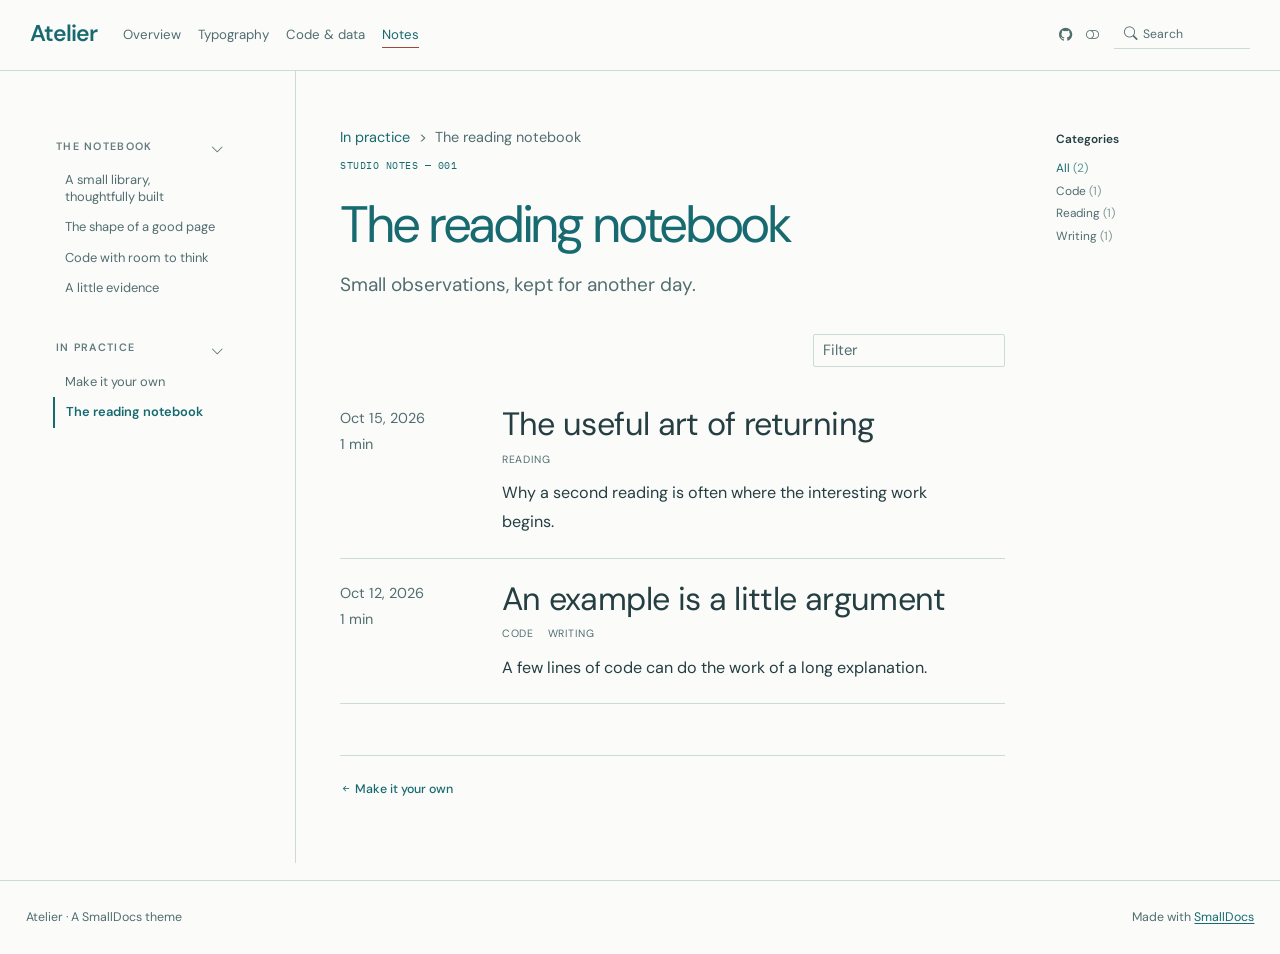
==== notes/index.html @ 91c45efe "Build Atelier example site" ====
<!doctype html><html lang="en"><head><meta charset="utf-8"><meta name="generator" content="smalldocs-0.3.1"><meta name="viewport" content="width=device-width, initial-scale=1.0, user-scalable=yes"><title>The reading notebook – Atelier</title><link rel="icon" href="../site_libs/themes/atelier/logo.svg"><link rel="stylesheet" href="../site_libs/themes/atelier/atelier.css" data-mode="light" class="quarto-color-scheme" id="quarto-bootstrap-light" media="not all and (prefers-color-scheme: dark)"><link rel="stylesheet" href="../site_libs/themes/atelier/atelier-dark.css" data-mode="dark" class="quarto-color-scheme quarto-color-alternate" id="quarto-bootstrap-dark" media="(prefers-color-scheme: dark)"><link rel="stylesheet" href="../site_libs/bootstrap-icons/bootstrap-icons.min.css"><link rel="stylesheet" href="../site_libs/smalldocs.css"><meta name="smalldocs:offset" content="../"><script src="../site_libs/bootstrap/bootstrap.bundle.min.js"></script><script src="../site_libs/fuse/fuse.min.js"></script><script src="../site_libs/smalldocs.js" defer></script><script>(function(){var d=document.documentElement,s=null;try{s=localStorage.getItem('smalldocs-scheme')}catch(e){}var alt=s?s==='alternate':!!(window.matchMedia&&matchMedia('(prefers-color-scheme: dark)').matches);var ls=document.querySelectorAll('link.quarto-color-scheme');if(alt)d.dataset.scheme='alternate';if(s)ls.forEach(function(l){var on=l.classList.contains('quarto-color-alternate')===alt;if(on)l.setAttribute('blocking','render');l.media=on?'all':'not all'});var on=ls[alt?1:0];if(on&&on.dataset.mode==='dark')d.classList.add('quarto-dark')})();</script></head><body class="nav-sidebar floating nav-fixed listing"><header id="quarto-header" class="headroom sticky-top"><nav class="navbar navbar-expand-lg sd-navbar-default"><div class="navbar-container container-fluid"><div class="navbar-brand-container mx-auto"><a class="navbar-brand" href="../index.html"><span class="navbar-title">Atelier</span></a></div><button class="navbar-toggler" type="button" data-bs-toggle="collapse" data-bs-target="#navbarCollapse" aria-controls="navbarCollapse" aria-expanded="false" aria-label="Toggle navigation"><span class="navbar-toggler-icon"></span></button><div class="collapse navbar-collapse" id="navbarCollapse"><ul class="navbar-nav navbar-nav-scroll me-auto"><li class="nav-item"><a class="nav-link" href="../index.html"><span class="menu-text">Overview</span></a></li><li class="nav-item"><a class="nav-link" href="../pages/typography.html"><span class="menu-text">Typography</span></a></li><li class="nav-item"><a class="nav-link" href="../pages/code.html"><span class="menu-text">Code &amp; data</span></a></li><li class="nav-item"><a class="nav-link active" href="index.html" aria-current="page"><span class="menu-text">Notes</span></a></li></ul><ul class="navbar-nav navbar-nav-scroll ms-auto"><li class="nav-item compact"><a class="nav-link" href="https://github.com/rahuldave/smalldocs-atelier" aria-label="github"><i class="bi bi-github" role="img"></i></a></li><li class="nav-item compact"><a class="quarto-color-scheme-toggle nav-link" href="" title="Toggle dark mode" onclick="window.smalldocsToggleScheme(); return false;"><i class="bi"></i></a></li></ul><div class="quarto-navbar-tools"><div class="smalldocs-search" id="quarto-search"><i class="bi bi-search" aria-hidden="true"></i><input type="search" class="form-control form-control-sm" placeholder="Search" aria-label="Search" autocomplete="off"><div class="smalldocs-search-results dropdown-menu"></div></div></div></div></div></nav><nav class="quarto-secondary-nav"><div class="container-fluid d-flex"><button type="button" class="quarto-btn-toggle btn" aria-controls="quarto-sidebar" aria-label="Toggle sidebar navigation"><i class="bi bi-layout-text-sidebar-reverse"></i></button><nav class="quarto-page-breadcrumbs" aria-label="breadcrumb"><ol class="breadcrumb"><li class="breadcrumb-item"><a href="../pages/install.html">In practice</a></li><li class="breadcrumb-item"><a href="index.html">The reading notebook</a></li></ol></nav></div></nav></header><div id="quarto-content" class="quarto-container page-columns page-rows-contents page-layout-article has-sidebar has-margin"><nav id="quarto-sidebar" class="sidebar collapse collapse-horizontal quarto-sidebar-collapse-item sidebar-navigation floating overflow-auto"><div class="sidebar-menu-container"><ul class="list-unstyled mt-1"><li class="sidebar-item sidebar-item-section"><div class="sidebar-item-container"><a class="sidebar-item-text sidebar-link text-start" data-bs-toggle="collapse" data-bs-target="#quarto-sidebar-section-1" role="navigation" aria-expanded="true"><span class="menu-text">The notebook</span></a><a class="sidebar-item-toggle text-start" data-bs-toggle="collapse" data-bs-target="#quarto-sidebar-section-1" role="navigation" aria-expanded="true" aria-label="Toggle section"><i class="bi bi-chevron-right ms-2"></i></a></div><ul id="quarto-sidebar-section-1" class="collapse list-unstyled sidebar-section depth1 show"><li class="sidebar-item"><div class="sidebar-item-container"><a href="../index.html" class="sidebar-item-text sidebar-link"><span class="menu-text">A small library, thoughtfully built</span></a></div></li><li class="sidebar-item"><div class="sidebar-item-container"><a href="../pages/typography.html" class="sidebar-item-text sidebar-link"><span class="menu-text">The shape of a good page</span></a></div></li><li class="sidebar-item"><div class="sidebar-item-container"><a href="../pages/code.html" class="sidebar-item-text sidebar-link"><span class="menu-text">Code with room to think</span></a></div></li><li class="sidebar-item"><div class="sidebar-item-container"><a href="../pages/figures.html" class="sidebar-item-text sidebar-link"><span class="menu-text">A little evidence</span></a></div></li></ul></li><li class="sidebar-item sidebar-item-section"><div class="sidebar-item-container"><a class="sidebar-item-text sidebar-link text-start" data-bs-toggle="collapse" data-bs-target="#quarto-sidebar-section-2" role="navigation" aria-expanded="true"><span class="menu-text">In practice</span></a><a class="sidebar-item-toggle text-start" data-bs-toggle="collapse" data-bs-target="#quarto-sidebar-section-2" role="navigation" aria-expanded="true" aria-label="Toggle section"><i class="bi bi-chevron-right ms-2"></i></a></div><ul id="quarto-sidebar-section-2" class="collapse list-unstyled sidebar-section depth1 show"><li class="sidebar-item"><div class="sidebar-item-container"><a href="../pages/install.html" class="sidebar-item-text sidebar-link"><span class="menu-text">Make it your own</span></a></div></li><li class="sidebar-item"><div class="sidebar-item-container"><a href="index.html" class="sidebar-item-text sidebar-link active" aria-current="page"><span class="menu-text">The reading notebook</span></a></div></li></ul></li></ul></div></nav><div id="quarto-sidebar-glass" class="quarto-sidebar-collapse-item"></div><div id="quarto-margin-sidebar" class="sidebar margin-sidebar"><div class="quarto-listing-category-title">Categories</div><div class="quarto-listing-category category-default"><div class="category" data-category="">All <span class=quarto-category-count>(2)</span></div><div class="category" data-category="Code">Code <span class=quarto-category-count>(1)</span></div><div class="category" data-category="Reading">Reading <span class=quarto-category-count>(1)</span></div><div class="category" data-category="Writing">Writing <span class=quarto-category-count>(1)</span></div></div></div><main class="content" id="quarto-document-content"><header id="title-block-header" class="quarto-title-block default"><nav class="quarto-page-breadcrumbs quarto-title-breadcrumbs d-none d-lg-block" aria-label="breadcrumb"><ol class="breadcrumb"><li class="breadcrumb-item"><a href="../pages/install.html">In practice</a></li><li class="breadcrumb-item"><a href="index.html">The reading notebook</a></li></ol></nav><div class="quarto-title"><h1 class="title">The reading notebook</h1><p class="subtitle lead">Small observations, kept for another day.</p></div><div class="quarto-title-meta"></div></header><div class="quarto-listing quarto-listing-container-default" id="listing-listing" data-page-size="50"><div class="listing-actions-group"><div class="quarto-listing-filter"><input type="search" class="form-control form-control-sm listing-filter" placeholder="Filter" aria-label="Filter listings"></div></div><div class="list quarto-listing-default"><div class="quarto-post image-right" data-index="0" data-categories="[&quot;Reading&quot;]" data-sort="{&quot;date&quot;: &quot;2026-10-15&quot;, &quot;title&quot;: &quot;the useful art of returning&quot;, &quot;filename&quot;: &quot;attention.qmd&quot;, &quot;file-modified&quot;: 1792173965.262601, &quot;reading-time&quot;: 59, &quot;word-count&quot;: 59}" data-text="the useful art of returning  why a second reading is often where the interesting work begins.  reading"><div class="metadata"><a href="attention.html" class="no-external"><div class="listing-date">Oct 15, 2026</div><div class="listing-reading-time">1 min</div></a></div><div class="body"><a href="attention.html" class="no-external"><h3 class="no-anchor listing-title">The useful art of returning</h3></a><div class="listing-categories"><div class="listing-category" data-category="Reading">Reading</div></div><div class="listing-description"><a href="attention.html" class="no-external">Why a second reading is often where the interesting work begins.</a></div></div></div><div class="quarto-post image-right" data-index="1" data-categories="[&quot;Code&quot;, &quot;Writing&quot;]" data-sort="{&quot;date&quot;: &quot;2026-10-12&quot;, &quot;title&quot;: &quot;an example is a little argument&quot;, &quot;filename&quot;: &quot;examples.qmd&quot;, &quot;file-modified&quot;: 1792173965.2630246, &quot;reading-time&quot;: 52, &quot;word-count&quot;: 52}" data-text="an example is a little argument  a few lines of code can do the work of a long explanation.  code writing"><div class="metadata"><a href="examples.html" class="no-external"><div class="listing-date">Oct 12, 2026</div><div class="listing-reading-time">1 min</div></a></div><div class="body"><a href="examples.html" class="no-external"><h3 class="no-anchor listing-title">An example is a little argument</h3></a><div class="listing-categories"><div class="listing-category" data-category="Code">Code</div><div class="listing-category" data-category="Writing">Writing</div></div><div class="listing-description"><a href="examples.html" class="no-external">A few lines of code can do the work of a long explanation.</a></div></div></div></div><div class="listing-no-matching d-none">No matching items</div><nav class="listing-pagination" aria-label="Pages"></nav></div><nav class="page-navigation"><div class="nav-page nav-page-previous"><a href="../pages/install.html" class="pagination-link"><i class="bi bi-arrow-left-short"></i> <span class="nav-page-text">Make it your own</span></a></div><div class="nav-page nav-page-next"></div></nav></main></div><footer class="footer"><div class="nav-footer"><div class="nav-footer-left">Atelier · A SmallDocs theme</div><div class="nav-footer-center"></div><div class="nav-footer-right">Made with <a href="https://github.com/rahuldave/smalldocs">SmallDocs</a></div></div></footer><!-- Demo-only: allow direct links to the light and dark specimens. -->
<script>
document.addEventListener('DOMContentLoaded', () => {
  const desired = new URLSearchParams(location.search).get('mode');
  if (['light', 'dark'].includes(desired)) {
    if ((document.documentElement.dataset.scheme === 'alternate') !== (desired === 'dark')) window.smalldocsToggleScheme();
  }
});
</script>
</body></html>
---- site_libs/themes/atelier/atelier.css ----
@charset "UTF-8";/*!
 * Bootstrap  v5.3.8 (https://getbootstrap.com/)
 * Copyright 2011-2025 The Bootstrap Authors
 * Licensed under MIT (https://github.com/twbs/bootstrap/blob/main/LICENSE)
 */:root,[data-bs-theme=light]{--bs-blue:#0d6efd;--bs-indigo:#6610f2;--bs-purple:#6f42c1;--bs-pink:#d63384;--bs-red:#dc3545;--bs-orange:#fd7e14;--bs-yellow:#ffc107;--bs-green:#198754;--bs-teal:#20c997;--bs-cyan:#0dcaf0;--bs-black:#000;--bs-white:#fff;--bs-gray:#6c757d;--bs-gray-dark:#343a40;--bs-gray-100:#f8f9fa;--bs-gray-200:#e9ecef;--bs-gray-300:#dee2e6;--bs-gray-400:#ced4da;--bs-gray-500:#adb5bd;--bs-gray-600:#6c757d;--bs-gray-700:#495057;--bs-gray-800:#343a40;--bs-gray-900:#212529;--bs-primary:#0d6efd;--bs-secondary:#6c757d;--bs-success:#198754;--bs-info:#0dcaf0;--bs-warning:#ffc107;--bs-danger:#dc3545;--bs-light:#f8f9fa;--bs-dark:#212529;--bs-primary-rgb:13,110,253;--bs-secondary-rgb:108,117,125;--bs-success-rgb:25,135,84;--bs-info-rgb:13,202,240;--bs-warning-rgb:255,193,7;--bs-danger-rgb:220,53,69;--bs-light-rgb:248,249,250;--bs-dark-rgb:33,37,41;--bs-primary-text-emphasis:#052c65;--bs-secondary-text-emphasis:#2b2f32;--bs-success-text-emphasis:#0a3622;--bs-info-text-emphasis:#055160;--bs-warning-text-emphasis:#664d03;--bs-danger-text-emphasis:#58151c;--bs-light-text-emphasis:#495057;--bs-dark-text-emphasis:#495057;--bs-primary-bg-subtle:#cfe2ff;--bs-secondary-bg-subtle:#e2e3e5;--bs-success-bg-subtle:#d1e7dd;--bs-info-bg-subtle:#cff4fc;--bs-warning-bg-subtle:#fff3cd;--bs-danger-bg-subtle:#f8d7da;--bs-light-bg-subtle:#fcfcfd;--bs-dark-bg-subtle:#ced4da;--bs-primary-border-subtle:#9ec5fe;--bs-secondary-border-subtle:#c4c8cb;--bs-success-border-subtle:#a3cfbb;--bs-info-border-subtle:#9eeaf9;--bs-warning-border-subtle:#ffe69c;--bs-danger-border-subtle:#f1aeb5;--bs-light-border-subtle:#e9ecef;--bs-dark-border-subtle:#adb5bd;--bs-white-rgb:255,255,255;--bs-black-rgb:0,0,0;--bs-font-sans-serif:system-ui,-apple-system,"Segoe UI",Roboto,"Helvetica Neue","Noto Sans","Liberation Sans",Arial,sans-serif,"Apple Color Emoji","Segoe UI Emoji","Segoe UI Symbol","Noto Color Emoji";--bs-font-monospace:SFMono-Regular,Menlo,Monaco,Consolas,"Liberation Mono","Courier New",monospace;--bs-gradient:linear-gradient(180deg, rgba(255, 255, 255, 0.15), rgba(255, 255, 255, 0));--bs-body-font-family:var(--bs-font-sans-serif);--bs-body-font-size:1rem;--bs-body-font-weight:400;--bs-body-line-height:1.5;--bs-body-color:#212529;--bs-body-color-rgb:33,37,41;--bs-body-bg:#fff;--bs-body-bg-rgb:255,255,255;--bs-emphasis-color:#000;--bs-emphasis-color-rgb:0,0,0;--bs-secondary-color:rgba(33, 37, 41, 0.75);--bs-secondary-color-rgb:33,37,41;--bs-secondary-bg:#e9ecef;--bs-secondary-bg-rgb:233,236,239;--bs-tertiary-color:rgba(33, 37, 41, 0.5);--bs-tertiary-color-rgb:33,37,41;--bs-tertiary-bg:#f8f9fa;--bs-tertiary-bg-rgb:248,249,250;--bs-heading-color:inherit;--bs-link-color:#0d6efd;--bs-link-color-rgb:13,110,253;--bs-link-decoration:underline;--bs-link-hover-color:#0a58ca;--bs-link-hover-color-rgb:10,88,202;--bs-code-color:#d63384;--bs-highlight-color:#212529;--bs-highlight-bg:#fff3cd;--bs-border-width:1px;--bs-border-style:solid;--bs-border-color:#dee2e6;--bs-border-color-translucent:rgba(0, 0, 0, 0.175);--bs-border-radius:0.375rem;--bs-border-radius-sm:0.25rem;--bs-border-radius-lg:0.5rem;--bs-border-radius-xl:1rem;--bs-border-radius-xxl:2rem;--bs-border-radius-2xl:var(--bs-border-radius-xxl);--bs-border-radius-pill:50rem;--bs-box-shadow:0 0.5rem 1rem rgba(0, 0, 0, 0.15);--bs-box-shadow-sm:0 0.125rem 0.25rem rgba(0, 0, 0, 0.075);--bs-box-shadow-lg:0 1rem 3rem rgba(0, 0, 0, 0.175);--bs-box-shadow-inset:inset 0 1px 2px rgba(0, 0, 0, 0.075);--bs-focus-ring-width:0.25rem;--bs-focus-ring-opacity:0.25;--bs-focus-ring-color:rgba(13, 110, 253, 0.25);--bs-form-valid-color:#198754;--bs-form-valid-border-color:#198754;--bs-form-invalid-color:#dc3545;--bs-form-invalid-border-color:#dc3545}[data-bs-theme=dark]{color-scheme:dark;--bs-body-color:#dee2e6;--bs-body-color-rgb:222,226,230;--bs-body-bg:#212529;--bs-body-bg-rgb:33,37,41;--bs-emphasis-color:#fff;--bs-emphasis-color-rgb:255,255,255;--bs-secondary-color:rgba(222, 226, 230, 0.75);--bs-secondary-color-rgb:222,226,230;--bs-secondary-bg:#343a40;--bs-secondary-bg-rgb:52,58,64;--bs-tertiary-color:rgba(222, 226, 230, 0.5);--bs-tertiary-color-rgb:222,226,230;--bs-tertiary-bg:#2b3035;--bs-tertiary-bg-rgb:43,48,53;--bs-primary-text-emphasis:#6ea8fe;--bs-secondary-text-emphasis:#a7acb1;--bs-success-text-emphasis:#75b798;--bs-info-text-emphasis:#6edff6;--bs-warning-text-emphasis:#ffda6a;--bs-danger-text-emphasis:#ea868f;--bs-light-text-emphasis:#f8f9fa;--bs-dark-text-emphasis:#dee2e6;--bs-primary-bg-subtle:#031633;--bs-secondary-bg-subtle:#161719;--bs-success-bg-subtle:#051b11;--bs-info-bg-subtle:#032830;--bs-warning-bg-subtle:#332701;--bs-danger-bg-subtle:#2c0b0e;--bs-light-bg-subtle:#343a40;--bs-dark-bg-subtle:#1a1d20;--bs-primary-border-subtle:#084298;--bs-secondary-border-subtle:#41464b;--bs-success-border-subtle:#0f5132;--bs-info-border-subtle:#087990;--bs-warning-border-subtle:#997404;--bs-danger-border-subtle:#842029;--bs-light-border-subtle:#495057;--bs-dark-border-subtle:#343a40;--bs-heading-color:inherit;--bs-link-color:#6ea8fe;--bs-link-hover-color:#8bb9fe;--bs-link-color-rgb:110,168,254;--bs-link-hover-color-rgb:139,185,254;--bs-code-color:#e685b5;--bs-highlight-color:#dee2e6;--bs-highlight-bg:#664d03;--bs-border-color:#495057;--bs-border-color-translucent:rgba(255, 255, 255, 0.15);--bs-form-valid-color:#75b798;--bs-form-valid-border-color:#75b798;--bs-form-invalid-color:#ea868f;--bs-form-invalid-border-color:#ea868f}*,::after,::before{box-sizing:border-box}@media (prefers-reduced-motion:no-preference){:root{scroll-behavior:smooth}}body{margin:0;font-family:var(--bs-body-font-family);font-size:var(--bs-body-font-size);font-weight:var(--bs-body-font-weight);line-height:var(--bs-body-line-height);color:var(--bs-body-color);text-align:var(--bs-body-text-align);background-color:var(--bs-body-bg);-webkit-text-size-adjust:100%;-webkit-tap-highlight-color:transparent}hr{margin:1rem 0;color:inherit;border:0;border-top:var(--bs-border-width) solid;opacity:.25}.h1,.h2,.h3,.h4,.h5,.h6,h1,h2,h3,h4,h5,h6{margin-top:0;margin-bottom:.5rem;font-weight:500;line-height:1.2;color:var(--bs-heading-color)}.h1,h1{font-size:calc(1.375rem + 1.5vw)}@media (min-width:1200px){.h1,h1{font-size:2.5rem}}.h2,h2{font-size:calc(1.325rem + .9vw)}@media (min-width:1200px){.h2,h2{font-size:2rem}}.h3,h3{font-size:calc(1.3rem + .6vw)}@media (min-width:1200px){.h3,h3{font-size:1.75rem}}.h4,h4{font-size:calc(1.275rem + .3vw)}@media (min-width:1200px){.h4,h4{font-size:1.5rem}}.h5,h5{font-size:1.25rem}.h6,h6{font-size:1rem}p{margin-top:0;margin-bottom:1rem}abbr[title]{-webkit-text-decoration:underline dotted;text-decoration:underline dotted;cursor:help;-webkit-text-decoration-skip-ink:none;text-decoration-skip-ink:none}address{margin-bottom:1rem;font-style:normal;line-height:inherit}ol,ul{padding-left:2rem}dl,ol,ul{margin-top:0;margin-bottom:1rem}ol ol,ol ul,ul ol,ul ul{margin-bottom:0}dt{font-weight:700}dd{margin-bottom:.5rem;margin-left:0}blockquote{margin:0 0 1rem}b,strong{font-weight:bolder}.small,small{font-size:.875em}.mark,mark{padding:.1875em;color:var(--bs-highlight-color);background-color:var(--bs-highlight-bg)}sub,sup{position:relative;font-size:.75em;line-height:0;vertical-align:baseline}sub{bottom:-.25em}sup{top:-.5em}a{color:rgba(var(--bs-link-color-rgb),var(--bs-link-opacity,1));text-decoration:underline}a:hover{--bs-link-color-rgb:var(--bs-link-hover-color-rgb)}a:not([href]):not([class]),a:not([href]):not([class]):hover{color:inherit;text-decoration:none}code,kbd,pre,samp{font-family:var(--bs-font-monospace);font-size:1em}pre{display:block;margin-top:0;margin-bottom:1rem;overflow:auto;font-size:.875em}pre code{font-size:inherit;color:inherit;word-break:normal}code{font-size:.875em;color:var(--bs-code-color);word-wrap:break-word}a>code{color:inherit}kbd{padding:.1875rem .375rem;font-size:.875em;color:var(--bs-body-bg);background-color:var(--bs-body-color);border-radius:.25rem}kbd kbd{padding:0;font-size:1em}figure{margin:0 0 1rem}img,svg{vertical-align:middle}table{caption-side:bottom;border-collapse:collapse}caption{padding-top:.5rem;padding-bottom:.5rem;color:var(--bs-secondary-color);text-align:left}th{text-align:inherit;text-align:-webkit-match-parent}tbody,td,tfoot,th,thead,tr{border-color:inherit;border-style:solid;border-width:0}label{display:inline-block}button{border-radius:0}button:focus:not(:focus-visible){outline:0}button,input,optgroup,select,textarea{margin:0;font-family:inherit;font-size:inherit;line-height:inherit}button,select{text-transform:none}[role=button]{cursor:pointer}select{word-wrap:normal}select:disabled{opacity:1}[list]:not([type=date]):not([type=datetime-local]):not([type=month]):not([type=week]):not([type=time])::-webkit-calendar-picker-indicator{display:none!important}[type=button],[type=reset],[type=submit],button{-webkit-appearance:button}[type=button]:not(:disabled),[type=reset]:not(:disabled),[type=submit]:not(:disabled),button:not(:disabled){cursor:pointer}::-moz-focus-inner{padding:0;border-style:none}textarea{resize:vertical}fieldset{min-width:0;padding:0;margin:0;border:0}legend{float:left;width:100%;padding:0;margin-bottom:.5rem;line-height:inherit;font-size:calc(1.275rem + .3vw)}@media (min-width:1200px){legend{font-size:1.5rem}}legend+*{clear:left}::-webkit-datetime-edit-day-field,::-webkit-datetime-edit-fields-wrapper,::-webkit-datetime-edit-hour-field,::-webkit-datetime-edit-minute,::-webkit-datetime-edit-month-field,::-webkit-datetime-edit-text,::-webkit-datetime-edit-year-field{padding:0}::-webkit-inner-spin-button{height:auto}[type=search]{-webkit-appearance:textfield;outline-offset:-2px}[type=search]::-webkit-search-cancel-button{cursor:pointer;filter:grayscale(1)}::-webkit-search-decoration{-webkit-appearance:none}::-webkit-color-swatch-wrapper{padding:0}::-webkit-file-upload-button{font:inherit;-webkit-appearance:button}::file-selector-button{font:inherit;-webkit-appearance:button}output{display:inline-block}iframe{border:0}summary{display:list-item;cursor:pointer}progress{vertical-align:baseline}[hidden]{display:none!important}.lead{font-size:1.25rem;font-weight:300}.display-1{font-weight:300;line-height:1.2;font-size:calc(1.625rem + 4.5vw)}@media (min-width:1200px){.display-1{font-size:5rem}}.display-2{font-weight:300;line-height:1.2;font-size:calc(1.575rem + 3.9vw)}@media (min-width:1200px){.display-2{font-size:4.5rem}}.display-3{font-weight:300;line-height:1.2;font-size:calc(1.525rem + 3.3vw)}@media (min-width:1200px){.display-3{font-size:4rem}}.display-4{font-weight:300;line-height:1.2;font-size:calc(1.475rem + 2.7vw)}@media (min-width:1200px){.display-4{font-size:3.5rem}}.display-5{font-weight:300;line-height:1.2;font-size:calc(1.425rem + 2.1vw)}@media (min-width:1200px){.display-5{font-size:3rem}}.display-6{font-weight:300;line-height:1.2;font-size:calc(1.375rem + 1.5vw)}@media (min-width:1200px){.display-6{font-size:2.5rem}}.list-unstyled{padding-left:0;list-style:none}.list-inline{padding-left:0;list-style:none}.list-inline-item{display:inline-block}.list-inline-item:not(:last-child){margin-right:.5rem}.initialism{font-size:.875em;text-transform:uppercase}.blockquote{margin-bottom:1rem;font-size:1.25rem}.blockquote>:last-child{margin-bottom:0}.blockquote-footer{margin-top:-1rem;margin-bottom:1rem;font-size:.875em;color:#6c757d}.blockquote-footer::before{content:"— "}.img-fluid{max-width:100%;height:auto}.img-thumbnail{padding:.25rem;background-color:var(--bs-body-bg);border:var(--bs-border-width) solid var(--bs-border-color);border-radius:var(--bs-border-radius);max-width:100%;height:auto}.figure{display:inline-block}.figure-img{margin-bottom:.5rem;line-height:1}.figure-caption{font-size:.875em;color:var(--bs-secondary-color)}.container,.container-fluid,.container-lg,.container-md,.container-sm,.container-xl,.container-xxl{--bs-gutter-x:1.5rem;--bs-gutter-y:0;width:100%;padding-right:calc(var(--bs-gutter-x) * .5);padding-left:calc(var(--bs-gutter-x) * .5);margin-right:auto;margin-left:auto}@media (min-width:576px){.container,.container-sm{max-width:540px}}@media (min-width:768px){.container,.container-md,.container-sm{max-width:720px}}@media (min-width:992px){.container,.container-lg,.container-md,.container-sm{max-width:960px}}@media (min-width:1200px){.container,.container-lg,.container-md,.container-sm,.container-xl{max-width:1140px}}@media (min-width:1400px){.container,.container-lg,.container-md,.container-sm,.container-xl,.container-xxl{max-width:1320px}}:root{--bs-breakpoint-xs:0;--bs-breakpoint-sm:576px;--bs-breakpoint-md:768px;--bs-breakpoint-lg:992px;--bs-breakpoint-xl:1200px;--bs-breakpoint-xxl:1400px}.row{--bs-gutter-x:1.5rem;--bs-gutter-y:0;display:flex;flex-wrap:wrap;margin-top:calc(-1 * var(--bs-gutter-y));margin-right:calc(-.5 * var(--bs-gutter-x));margin-left:calc(-.5 * var(--bs-gutter-x))}.row>*{flex-shrink:0;width:100%;max-width:100%;padding-right:calc(var(--bs-gutter-x) * .5);padding-left:calc(var(--bs-gutter-x) * .5);margin-top:var(--bs-gutter-y)}.col{flex:1 0 0}.row-cols-auto>*{flex:0 0 auto;width:auto}.row-cols-1>*{flex:0 0 auto;width:100%}.row-cols-2>*{flex:0 0 auto;width:50%}.row-cols-3>*{flex:0 0 auto;width:33.33333333%}.row-cols-4>*{flex:0 0 auto;width:25%}.row-cols-5>*{flex:0 0 auto;width:20%}.row-cols-6>*{flex:0 0 auto;width:16.66666667%}.col-auto{flex:0 0 auto;width:auto}.col-1{flex:0 0 auto;width:8.33333333%}.col-2{flex:0 0 auto;width:16.66666667%}.col-3{flex:0 0 auto;width:25%}.col-4{flex:0 0 auto;width:33.33333333%}.col-5{flex:0 0 auto;width:41.66666667%}.col-6{flex:0 0 auto;width:50%}.col-7{flex:0 0 auto;width:58.33333333%}.col-8{flex:0 0 auto;width:66.66666667%}.col-9{flex:0 0 auto;width:75%}.col-10{flex:0 0 auto;width:83.33333333%}.col-11{flex:0 0 auto;width:91.66666667%}.col-12{flex:0 0 auto;width:100%}.offset-1{margin-left:8.33333333%}.offset-2{margin-left:16.66666667%}.offset-3{margin-left:25%}.offset-4{margin-left:33.33333333%}.offset-5{margin-left:41.66666667%}.offset-6{margin-left:50%}.offset-7{margin-left:58.33333333%}.offset-8{margin-left:66.66666667%}.offset-9{margin-left:75%}.offset-10{margin-left:83.33333333%}.offset-11{margin-left:91.66666667%}.g-0,.gx-0{--bs-gutter-x:0}.g-0,.gy-0{--bs-gutter-y:0}.g-1,.gx-1{--bs-gutter-x:0.25rem}.g-1,.gy-1{--bs-gutter-y:0.25rem}.g-2,.gx-2{--bs-gutter-x:0.5rem}.g-2,.gy-2{--bs-gutter-y:0.5rem}.g-3,.gx-3{--bs-gutter-x:1rem}.g-3,.gy-3{--bs-gutter-y:1rem}.g-4,.gx-4{--bs-gutter-x:1.5rem}.g-4,.gy-4{--bs-gutter-y:1.5rem}.g-5,.gx-5{--bs-gutter-x:3rem}.g-5,.gy-5{--bs-gutter-y:3rem}@media (min-width:576px){.col-sm{flex:1 0 0}.row-cols-sm-auto>*{flex:0 0 auto;width:auto}.row-cols-sm-1>*{flex:0 0 auto;width:100%}.row-cols-sm-2>*{flex:0 0 auto;width:50%}.row-cols-sm-3>*{flex:0 0 auto;width:33.33333333%}.row-cols-sm-4>*{flex:0 0 auto;width:25%}.row-cols-sm-5>*{flex:0 0 auto;width:20%}.row-cols-sm-6>*{flex:0 0 auto;width:16.66666667%}.col-sm-auto{flex:0 0 auto;width:auto}.col-sm-1{flex:0 0 auto;width:8.33333333%}.col-sm-2{flex:0 0 auto;width:16.66666667%}.col-sm-3{flex:0 0 auto;width:25%}.col-sm-4{flex:0 0 auto;width:33.33333333%}.col-sm-5{flex:0 0 auto;width:41.66666667%}.col-sm-6{flex:0 0 auto;width:50%}.col-sm-7{flex:0 0 auto;width:58.33333333%}.col-sm-8{flex:0 0 auto;width:66.66666667%}.col-sm-9{flex:0 0 auto;width:75%}.col-sm-10{flex:0 0 auto;width:83.33333333%}.col-sm-11{flex:0 0 auto;width:91.66666667%}.col-sm-12{flex:0 0 auto;width:100%}.offset-sm-0{margin-left:0}.offset-sm-1{margin-left:8.33333333%}.offset-sm-2{margin-left:16.66666667%}.offset-sm-3{margin-left:25%}.offset-sm-4{margin-left:33.33333333%}.offset-sm-5{margin-left:41.66666667%}.offset-sm-6{margin-left:50%}.offset-sm-7{margin-left:58.33333333%}.offset-sm-8{margin-left:66.66666667%}.offset-sm-9{margin-left:75%}.offset-sm-10{margin-left:83.33333333%}.offset-sm-11{margin-left:91.66666667%}.g-sm-0,.gx-sm-0{--bs-gutter-x:0}.g-sm-0,.gy-sm-0{--bs-gutter-y:0}.g-sm-1,.gx-sm-1{--bs-gutter-x:0.25rem}.g-sm-1,.gy-sm-1{--bs-gutter-y:0.25rem}.g-sm-2,.gx-sm-2{--bs-gutter-x:0.5rem}.g-sm-2,.gy-sm-2{--bs-gutter-y:0.5rem}.g-sm-3,.gx-sm-3{--bs-gutter-x:1rem}.g-sm-3,.gy-sm-3{--bs-gutter-y:1rem}.g-sm-4,.gx-sm-4{--bs-gutter-x:1.5rem}.g-sm-4,.gy-sm-4{--bs-gutter-y:1.5rem}.g-sm-5,.gx-sm-5{--bs-gutter-x:3rem}.g-sm-5,.gy-sm-5{--bs-gutter-y:3rem}}@media (min-width:768px){.col-md{flex:1 0 0}.row-cols-md-auto>*{flex:0 0 auto;width:auto}.row-cols-md-1>*{flex:0 0 auto;width:100%}.row-cols-md-2>*{flex:0 0 auto;width:50%}.row-cols-md-3>*{flex:0 0 auto;width:33.33333333%}.row-cols-md-4>*{flex:0 0 auto;width:25%}.row-cols-md-5>*{flex:0 0 auto;width:20%}.row-cols-md-6>*{flex:0 0 auto;width:16.66666667%}.col-md-auto{flex:0 0 auto;width:auto}.col-md-1{flex:0 0 auto;width:8.33333333%}.col-md-2{flex:0 0 auto;width:16.66666667%}.col-md-3{flex:0 0 auto;width:25%}.col-md-4{flex:0 0 auto;width:33.33333333%}.col-md-5{flex:0 0 auto;width:41.66666667%}.col-md-6{flex:0 0 auto;width:50%}.col-md-7{flex:0 0 auto;width:58.33333333%}.col-md-8{flex:0 0 auto;width:66.66666667%}.col-md-9{flex:0 0 auto;width:75%}.col-md-10{flex:0 0 auto;width:83.33333333%}.col-md-11{flex:0 0 auto;width:91.66666667%}.col-md-12{flex:0 0 auto;width:100%}.offset-md-0{margin-left:0}.offset-md-1{margin-left:8.33333333%}.offset-md-2{margin-left:16.66666667%}.offset-md-3{margin-left:25%}.offset-md-4{margin-left:33.33333333%}.offset-md-5{margin-left:41.66666667%}.offset-md-6{margin-left:50%}.offset-md-7{margin-left:58.33333333%}.offset-md-8{margin-left:66.66666667%}.offset-md-9{margin-left:75%}.offset-md-10{margin-left:83.33333333%}.offset-md-11{margin-left:91.66666667%}.g-md-0,.gx-md-0{--bs-gutter-x:0}.g-md-0,.gy-md-0{--bs-gutter-y:0}.g-md-1,.gx-md-1{--bs-gutter-x:0.25rem}.g-md-1,.gy-md-1{--bs-gutter-y:0.25rem}.g-md-2,.gx-md-2{--bs-gutter-x:0.5rem}.g-md-2,.gy-md-2{--bs-gutter-y:0.5rem}.g-md-3,.gx-md-3{--bs-gutter-x:1rem}.g-md-3,.gy-md-3{--bs-gutter-y:1rem}.g-md-4,.gx-md-4{--bs-gutter-x:1.5rem}.g-md-4,.gy-md-4{--bs-gutter-y:1.5rem}.g-md-5,.gx-md-5{--bs-gutter-x:3rem}.g-md-5,.gy-md-5{--bs-gutter-y:3rem}}@media (min-width:992px){.col-lg{flex:1 0 0}.row-cols-lg-auto>*{flex:0 0 auto;width:auto}.row-cols-lg-1>*{flex:0 0 auto;width:100%}.row-cols-lg-2>*{flex:0 0 auto;width:50%}.row-cols-lg-3>*{flex:0 0 auto;width:33.33333333%}.row-cols-lg-4>*{flex:0 0 auto;width:25%}.row-cols-lg-5>*{flex:0 0 auto;width:20%}.row-cols-lg-6>*{flex:0 0 auto;width:16.66666667%}.col-lg-auto{flex:0 0 auto;width:auto}.col-lg-1{flex:0 0 auto;width:8.33333333%}.col-lg-2{flex:0 0 auto;width:16.66666667%}.col-lg-3{flex:0 0 auto;width:25%}.col-lg-4{flex:0 0 auto;width:33.33333333%}.col-lg-5{flex:0 0 auto;width:41.66666667%}.col-lg-6{flex:0 0 auto;width:50%}.col-lg-7{flex:0 0 auto;width:58.33333333%}.col-lg-8{flex:0 0 auto;width:66.66666667%}.col-lg-9{flex:0 0 auto;width:75%}.col-lg-10{flex:0 0 auto;width:83.33333333%}.col-lg-11{flex:0 0 auto;width:91.66666667%}.col-lg-12{flex:0 0 auto;width:100%}.offset-lg-0{margin-left:0}.offset-lg-1{margin-left:8.33333333%}.offset-lg-2{margin-left:16.66666667%}.offset-lg-3{margin-left:25%}.offset-lg-4{margin-left:33.33333333%}.offset-lg-5{margin-left:41.66666667%}.offset-lg-6{margin-left:50%}.offset-lg-7{margin-left:58.33333333%}.offset-lg-8{margin-left:66.66666667%}.offset-lg-9{margin-left:75%}.offset-lg-10{margin-left:83.33333333%}.offset-lg-11{margin-left:91.66666667%}.g-lg-0,.gx-lg-0{--bs-gutter-x:0}.g-lg-0,.gy-lg-0{--bs-gutter-y:0}.g-lg-1,.gx-lg-1{--bs-gutter-x:0.25rem}.g-lg-1,.gy-lg-1{--bs-gutter-y:0.25rem}.g-lg-2,.gx-lg-2{--bs-gutter-x:0.5rem}.g-lg-2,.gy-lg-2{--bs-gutter-y:0.5rem}.g-lg-3,.gx-lg-3{--bs-gutter-x:1rem}.g-lg-3,.gy-lg-3{--bs-gutter-y:1rem}.g-lg-4,.gx-lg-4{--bs-gutter-x:1.5rem}.g-lg-4,.gy-lg-4{--bs-gutter-y:1.5rem}.g-lg-5,.gx-lg-5{--bs-gutter-x:3rem}.g-lg-5,.gy-lg-5{--bs-gutter-y:3rem}}@media (min-width:1200px){.col-xl{flex:1 0 0}.row-cols-xl-auto>*{flex:0 0 auto;width:auto}.row-cols-xl-1>*{flex:0 0 auto;width:100%}.row-cols-xl-2>*{flex:0 0 auto;width:50%}.row-cols-xl-3>*{flex:0 0 auto;width:33.33333333%}.row-cols-xl-4>*{flex:0 0 auto;width:25%}.row-cols-xl-5>*{flex:0 0 auto;width:20%}.row-cols-xl-6>*{flex:0 0 auto;width:16.66666667%}.col-xl-auto{flex:0 0 auto;width:auto}.col-xl-1{flex:0 0 auto;width:8.33333333%}.col-xl-2{flex:0 0 auto;width:16.66666667%}.col-xl-3{flex:0 0 auto;width:25%}.col-xl-4{flex:0 0 auto;width:33.33333333%}.col-xl-5{flex:0 0 auto;width:41.66666667%}.col-xl-6{flex:0 0 auto;width:50%}.col-xl-7{flex:0 0 auto;width:58.33333333%}.col-xl-8{flex:0 0 auto;width:66.66666667%}.col-xl-9{flex:0 0 auto;width:75%}.col-xl-10{flex:0 0 auto;width:83.33333333%}.col-xl-11{flex:0 0 auto;width:91.66666667%}.col-xl-12{flex:0 0 auto;width:100%}.offset-xl-0{margin-left:0}.offset-xl-1{margin-left:8.33333333%}.offset-xl-2{margin-left:16.66666667%}.offset-xl-3{margin-left:25%}.offset-xl-4{margin-left:33.33333333%}.offset-xl-5{margin-left:41.66666667%}.offset-xl-6{margin-left:50%}.offset-xl-7{margin-left:58.33333333%}.offset-xl-8{margin-left:66.66666667%}.offset-xl-9{margin-left:75%}.offset-xl-10{margin-left:83.33333333%}.offset-xl-11{margin-left:91.66666667%}.g-xl-0,.gx-xl-0{--bs-gutter-x:0}.g-xl-0,.gy-xl-0{--bs-gutter-y:0}.g-xl-1,.gx-xl-1{--bs-gutter-x:0.25rem}.g-xl-1,.gy-xl-1{--bs-gutter-y:0.25rem}.g-xl-2,.gx-xl-2{--bs-gutter-x:0.5rem}.g-xl-2,.gy-xl-2{--bs-gutter-y:0.5rem}.g-xl-3,.gx-xl-3{--bs-gutter-x:1rem}.g-xl-3,.gy-xl-3{--bs-gutter-y:1rem}.g-xl-4,.gx-xl-4{--bs-gutter-x:1.5rem}.g-xl-4,.gy-xl-4{--bs-gutter-y:1.5rem}.g-xl-5,.gx-xl-5{--bs-gutter-x:3rem}.g-xl-5,.gy-xl-5{--bs-gutter-y:3rem}}@media (min-width:1400px){.col-xxl{flex:1 0 0}.row-cols-xxl-auto>*{flex:0 0 auto;width:auto}.row-cols-xxl-1>*{flex:0 0 auto;width:100%}.row-cols-xxl-2>*{flex:0 0 auto;width:50%}.row-cols-xxl-3>*{flex:0 0 auto;width:33.33333333%}.row-cols-xxl-4>*{flex:0 0 auto;width:25%}.row-cols-xxl-5>*{flex:0 0 auto;width:20%}.row-cols-xxl-6>*{flex:0 0 auto;width:16.66666667%}.col-xxl-auto{flex:0 0 auto;width:auto}.col-xxl-1{flex:0 0 auto;width:8.33333333%}.col-xxl-2{flex:0 0 auto;width:16.66666667%}.col-xxl-3{flex:0 0 auto;width:25%}.col-xxl-4{flex:0 0 auto;width:33.33333333%}.col-xxl-5{flex:0 0 auto;width:41.66666667%}.col-xxl-6{flex:0 0 auto;width:50%}.col-xxl-7{flex:0 0 auto;width:58.33333333%}.col-xxl-8{flex:0 0 auto;width:66.66666667%}.col-xxl-9{flex:0 0 auto;width:75%}.col-xxl-10{flex:0 0 auto;width:83.33333333%}.col-xxl-11{flex:0 0 auto;width:91.66666667%}.col-xxl-12{flex:0 0 auto;width:100%}.offset-xxl-0{margin-left:0}.offset-xxl-1{margin-left:8.33333333%}.offset-xxl-2{margin-left:16.66666667%}.offset-xxl-3{margin-left:25%}.offset-xxl-4{margin-left:33.33333333%}.offset-xxl-5{margin-left:41.66666667%}.offset-xxl-6{margin-left:50%}.offset-xxl-7{margin-left:58.33333333%}.offset-xxl-8{margin-left:66.66666667%}.offset-xxl-9{margin-left:75%}.offset-xxl-10{margin-left:83.33333333%}.offset-xxl-11{margin-left:91.66666667%}.g-xxl-0,.gx-xxl-0{--bs-gutter-x:0}.g-xxl-0,.gy-xxl-0{--bs-gutter-y:0}.g-xxl-1,.gx-xxl-1{--bs-gutter-x:0.25rem}.g-xxl-1,.gy-xxl-1{--bs-gutter-y:0.25rem}.g-xxl-2,.gx-xxl-2{--bs-gutter-x:0.5rem}.g-xxl-2,.gy-xxl-2{--bs-gutter-y:0.5rem}.g-xxl-3,.gx-xxl-3{--bs-gutter-x:1rem}.g-xxl-3,.gy-xxl-3{--bs-gutter-y:1rem}.g-xxl-4,.gx-xxl-4{--bs-gutter-x:1.5rem}.g-xxl-4,.gy-xxl-4{--bs-gutter-y:1.5rem}.g-xxl-5,.gx-xxl-5{--bs-gutter-x:3rem}.g-xxl-5,.gy-xxl-5{--bs-gutter-y:3rem}}.table{--bs-table-color-type:initial;--bs-table-bg-type:initial;--bs-table-color-state:initial;--bs-table-bg-state:initial;--bs-table-color:var(--bs-emphasis-color);--bs-table-bg:var(--bs-body-bg);--bs-table-border-color:var(--bs-border-color);--bs-table-accent-bg:transparent;--bs-table-striped-color:var(--bs-emphasis-color);--bs-table-striped-bg:rgba(var(--bs-emphasis-color-rgb), 0.05);--bs-table-active-color:var(--bs-emphasis-color);--bs-table-active-bg:rgba(var(--bs-emphasis-color-rgb), 0.1);--bs-table-hover-color:var(--bs-emphasis-color);--bs-table-hover-bg:rgba(var(--bs-emphasis-color-rgb), 0.075);width:100%;margin-bottom:1rem;vertical-align:top;border-color:var(--bs-table-border-color)}.table>:not(caption)>*>*{padding:.5rem .5rem;color:var(--bs-table-color-state,var(--bs-table-color-type,var(--bs-table-color)));background-color:var(--bs-table-bg);border-bottom-width:var(--bs-border-width);box-shadow:inset 0 0 0 9999px var(--bs-table-bg-state,var(--bs-table-bg-type,var(--bs-table-accent-bg)))}.table>tbody{vertical-align:inherit}.table>thead{vertical-align:bottom}.table-group-divider{border-top:calc(var(--bs-border-width) * 2) solid currentcolor}.caption-top{caption-side:top}.table-sm>:not(caption)>*>*{padding:.25rem .25rem}.table-bordered>:not(caption)>*{border-width:var(--bs-border-width) 0}.table-bordered>:not(caption)>*>*{border-width:0 var(--bs-border-width)}.table-borderless>:not(caption)>*>*{border-bottom-width:0}.table-borderless>:not(:first-child){border-top-width:0}.table-striped>tbody>tr:nth-of-type(odd)>*{--bs-table-color-type:var(--bs-table-striped-color);--bs-table-bg-type:var(--bs-table-striped-bg)}.table-striped-columns>:not(caption)>tr>:nth-child(2n){--bs-table-color-type:var(--bs-table-striped-color);--bs-table-bg-type:var(--bs-table-striped-bg)}.table-active{--bs-table-color-state:var(--bs-table-active-color);--bs-table-bg-state:var(--bs-table-active-bg)}.table-hover>tbody>tr:hover>*{--bs-table-color-state:var(--bs-table-hover-color);--bs-table-bg-state:var(--bs-table-hover-bg)}.table-primary{--bs-table-color:#000;--bs-table-bg:#cfe2ff;--bs-table-border-color:#a6b5cc;--bs-table-striped-bg:#c5d7f2;--bs-table-striped-color:#000;--bs-table-active-bg:#bacbe6;--bs-table-active-color:#000;--bs-table-hover-bg:#bfd1ec;--bs-table-hover-color:#000;color:var(--bs-table-color);border-color:var(--bs-table-border-color)}.table-secondary{--bs-table-color:#000;--bs-table-bg:#e2e3e5;--bs-table-border-color:#b5b6b7;--bs-table-striped-bg:#d7d8da;--bs-table-striped-color:#000;--bs-table-active-bg:#cbccce;--bs-table-active-color:#000;--bs-table-hover-bg:#d1d2d4;--bs-table-hover-color:#000;color:var(--bs-table-color);border-color:var(--bs-table-border-color)}.table-success{--bs-table-color:#000;--bs-table-bg:#d1e7dd;--bs-table-border-color:#a7b9b1;--bs-table-striped-bg:#c7dbd2;--bs-table-striped-color:#000;--bs-table-active-bg:#bcd0c7;--bs-table-active-color:#000;--bs-table-hover-bg:#c1d6cc;--bs-table-hover-color:#000;color:var(--bs-table-color);border-color:var(--bs-table-border-color)}.table-info{--bs-table-color:#000;--bs-table-bg:#cff4fc;--bs-table-border-color:#a6c3ca;--bs-table-striped-bg:#c5e8ef;--bs-table-striped-color:#000;--bs-table-active-bg:#badce3;--bs-table-active-color:#000;--bs-table-hover-bg:#bfe2e9;--bs-table-hover-color:#000;color:var(--bs-table-color);border-color:var(--bs-table-border-color)}.table-warning{--bs-table-color:#000;--bs-table-bg:#fff3cd;--bs-table-border-color:#ccc2a4;--bs-table-striped-bg:#f2e7c3;--bs-table-striped-color:#000;--bs-table-active-bg:#e6dbb9;--bs-table-active-color:#000;--bs-table-hover-bg:#ece1be;--bs-table-hover-color:#000;color:var(--bs-table-color);border-color:var(--bs-table-border-color)}.table-danger{--bs-table-color:#000;--bs-table-bg:#f8d7da;--bs-table-border-color:#c6acae;--bs-table-striped-bg:#eccccf;--bs-table-striped-color:#000;--bs-table-active-bg:#dfc2c4;--bs-table-active-color:#000;--bs-table-hover-bg:#e5c7ca;--bs-table-hover-color:#000;color:var(--bs-table-color);border-color:var(--bs-table-border-color)}.table-light{--bs-table-color:#000;--bs-table-bg:#f8f9fa;--bs-table-border-color:#c6c7c8;--bs-table-striped-bg:#ecedee;--bs-table-striped-color:#000;--bs-table-active-bg:#dfe0e1;--bs-table-active-color:#000;--bs-table-hover-bg:#e5e6e7;--bs-table-hover-color:#000;color:var(--bs-table-color);border-color:var(--bs-table-border-color)}.table-dark{--bs-table-color:#fff;--bs-table-bg:#212529;--bs-table-border-color:#4d5154;--bs-table-striped-bg:#2c3034;--bs-table-striped-color:#fff;--bs-table-active-bg:#373b3e;--bs-table-active-color:#fff;--bs-table-hover-bg:#323539;--bs-table-hover-color:#fff;color:var(--bs-table-color);border-color:var(--bs-table-border-color)}.table-responsive{overflow-x:auto;-webkit-overflow-scrolling:touch}@media (max-width:575.98px){.table-responsive-sm{overflow-x:auto;-webkit-overflow-scrolling:touch}}@media (max-width:767.98px){.table-responsive-md{overflow-x:auto;-webkit-overflow-scrolling:touch}}@media (max-width:991.98px){.table-responsive-lg{overflow-x:auto;-webkit-overflow-scrolling:touch}}@media (max-width:1199.98px){.table-responsive-xl{overflow-x:auto;-webkit-overflow-scrolling:touch}}@media (max-width:1399.98px){.table-responsive-xxl{overflow-x:auto;-webkit-overflow-scrolling:touch}}.form-label{margin-bottom:.5rem}.col-form-label{padding-top:calc(.375rem + var(--bs-border-width));padding-bottom:calc(.375rem + var(--bs-border-width));margin-bottom:0;font-size:inherit;line-height:1.5}.col-form-label-lg{padding-top:calc(.5rem + var(--bs-border-width));padding-bottom:calc(.5rem + var(--bs-border-width));font-size:1.25rem}.col-form-label-sm{padding-top:calc(.25rem + var(--bs-border-width));padding-bottom:calc(.25rem + var(--bs-border-width));font-size:.875rem}.form-text{margin-top:.25rem;font-size:.875em;color:var(--bs-secondary-color)}.form-control{display:block;width:100%;padding:.375rem .75rem;font-size:1rem;font-weight:400;line-height:1.5;color:var(--bs-body-color);-webkit-appearance:none;-moz-appearance:none;appearance:none;background-color:var(--bs-body-bg);background-clip:padding-box;border:var(--bs-border-width) solid var(--bs-border-color);border-radius:var(--bs-border-radius);transition:border-color .15s ease-in-out,box-shadow .15s ease-in-out}@media (prefers-reduced-motion:reduce){.form-control{transition:none}}.form-control[type=file]{overflow:hidden}.form-control[type=file]:not(:disabled):not([readonly]){cursor:pointer}.form-control:focus{color:var(--bs-body-color);background-color:var(--bs-body-bg);border-color:#86b7fe;outline:0;box-shadow:0 0 0 .25rem rgba(13,110,253,.25)}.form-control::-webkit-date-and-time-value{min-width:85px;height:1.5em;margin:0}.form-control::-webkit-datetime-edit{display:block;padding:0}.form-control::placeholder{color:var(--bs-secondary-color);opacity:1}.form-control:disabled{background-color:var(--bs-secondary-bg);opacity:1}.form-control::-webkit-file-upload-button{padding:.375rem .75rem;margin:-.375rem -.75rem;-webkit-margin-end:.75rem;margin-inline-end:.75rem;color:var(--bs-body-color);background-color:var(--bs-tertiary-bg);pointer-events:none;border-color:inherit;border-style:solid;border-width:0;border-inline-end-width:var(--bs-border-width);border-radius:0;-webkit-transition:color .15s ease-in-out,background-color .15s ease-in-out,border-color .15s ease-in-out,box-shadow .15s ease-in-out;transition:color .15s ease-in-out,background-color .15s ease-in-out,border-color .15s ease-in-out,box-shadow .15s ease-in-out}.form-control::file-selector-button{padding:.375rem .75rem;margin:-.375rem -.75rem;-webkit-margin-end:.75rem;margin-inline-end:.75rem;color:var(--bs-body-color);background-color:var(--bs-tertiary-bg);pointer-events:none;border-color:inherit;border-style:solid;border-width:0;border-inline-end-width:var(--bs-border-width);border-radius:0;transition:color .15s ease-in-out,background-color .15s ease-in-out,border-color .15s ease-in-out,box-shadow .15s ease-in-out}@media (prefers-reduced-motion:reduce){.form-control::-webkit-file-upload-button{-webkit-transition:none;transition:none}.form-control::file-selector-button{transition:none}}.form-control:hover:not(:disabled):not([readonly])::-webkit-file-upload-button{background-color:var(--bs-secondary-bg)}.form-control:hover:not(:disabled):not([readonly])::file-selector-button{background-color:var(--bs-secondary-bg)}.form-control-plaintext{display:block;width:100%;padding:.375rem 0;margin-bottom:0;line-height:1.5;color:var(--bs-body-color);background-color:transparent;border:solid transparent;border-width:var(--bs-border-width) 0}.form-control-plaintext:focus{outline:0}.form-control-plaintext.form-control-lg,.form-control-plaintext.form-control-sm{padding-right:0;padding-left:0}.form-control-sm{min-height:calc(1.5em + .5rem + calc(var(--bs-border-width) * 2));padding:.25rem .5rem;font-size:.875rem;border-radius:var(--bs-border-radius-sm)}.form-control-sm::-webkit-file-upload-button{padding:.25rem .5rem;margin:-.25rem -.5rem;-webkit-margin-end:.5rem;margin-inline-end:.5rem}.form-control-sm::file-selector-button{padding:.25rem .5rem;margin:-.25rem -.5rem;-webkit-margin-end:.5rem;margin-inline-end:.5rem}.form-control-lg{min-height:calc(1.5em + 1rem + calc(var(--bs-border-width) * 2));padding:.5rem 1rem;font-size:1.25rem;border-radius:var(--bs-border-radius-lg)}.form-control-lg::-webkit-file-upload-button{padding:.5rem 1rem;margin:-.5rem -1rem;-webkit-margin-end:1rem;margin-inline-end:1rem}.form-control-lg::file-selector-button{padding:.5rem 1rem;margin:-.5rem -1rem;-webkit-margin-end:1rem;margin-inline-end:1rem}textarea.form-control{min-height:calc(1.5em + .75rem + calc(var(--bs-border-width) * 2))}textarea.form-control-sm{min-height:calc(1.5em + .5rem + calc(var(--bs-border-width) * 2))}textarea.form-control-lg{min-height:calc(1.5em + 1rem + calc(var(--bs-border-width) * 2))}.form-control-color{width:3rem;height:calc(1.5em + .75rem + calc(var(--bs-border-width) * 2));padding:.375rem}.form-control-color:not(:disabled):not([readonly]){cursor:pointer}.form-control-color::-moz-color-swatch{border:0!important;border-radius:var(--bs-border-radius)}.form-control-color::-webkit-color-swatch{border:0!important;border-radius:var(--bs-border-radius)}.form-control-color.form-control-sm{height:calc(1.5em + .5rem + calc(var(--bs-border-width) * 2))}.form-control-color.form-control-lg{height:calc(1.5em + 1rem + calc(var(--bs-border-width) * 2))}.form-select{--bs-form-select-bg-img:url("data:image/svg+xml,%3csvg xmlns='http://www.w3.org/2000/svg' viewBox='0 0 16 16'%3e%3cpath fill='none' stroke='%23343a40' stroke-linecap='round' stroke-linejoin='round' stroke-width='2' d='m2 5 6 6 6-6'/%3e%3c/svg%3e");display:block;width:100%;padding:.375rem 2.25rem .375rem .75rem;font-size:1rem;font-weight:400;line-height:1.5;color:var(--bs-body-color);-webkit-appearance:none;-moz-appearance:none;appearance:none;background-color:var(--bs-body-bg);background-image:var(--bs-form-select-bg-img),var(--bs-form-select-bg-icon,none);background-repeat:no-repeat;background-position:right .75rem center;background-size:16px 12px;border:var(--bs-border-width) solid var(--bs-border-color);border-radius:var(--bs-border-radius);transition:border-color .15s ease-in-out,box-shadow .15s ease-in-out}@media (prefers-reduced-motion:reduce){.form-select{transition:none}}.form-select:focus{border-color:#86b7fe;outline:0;box-shadow:0 0 0 .25rem rgba(13,110,253,.25)}.form-select[multiple],.form-select[size]:not([size="1"]){padding-right:.75rem;background-image:none}.form-select:disabled{background-color:var(--bs-secondary-bg)}.form-select:-moz-focusring{color:transparent;text-shadow:0 0 0 var(--bs-body-color)}.form-select-sm{padding-top:.25rem;padding-bottom:.25rem;padding-left:.5rem;font-size:.875rem;border-radius:var(--bs-border-radius-sm)}.form-select-lg{padding-top:.5rem;padding-bottom:.5rem;padding-left:1rem;font-size:1.25rem;border-radius:var(--bs-border-radius-lg)}[data-bs-theme=dark] .form-select{--bs-form-select-bg-img:url("data:image/svg+xml,%3csvg xmlns='http://www.w3.org/2000/svg' viewBox='0 0 16 16'%3e%3cpath fill='none' stroke='%23dee2e6' stroke-linecap='round' stroke-linejoin='round' stroke-width='2' d='m2 5 6 6 6-6'/%3e%3c/svg%3e")}.form-check{display:block;min-height:1.5rem;padding-left:1.5em;margin-bottom:.125rem}.form-check .form-check-input{float:left;margin-left:-1.5em}.form-check-reverse{padding-right:1.5em;padding-left:0;text-align:right}.form-check-reverse .form-check-input{float:right;margin-right:-1.5em;margin-left:0}.form-check-input{--bs-form-check-bg:var(--bs-body-bg);flex-shrink:0;width:1em;height:1em;margin-top:.25em;vertical-align:top;-webkit-appearance:none;-moz-appearance:none;appearance:none;background-color:var(--bs-form-check-bg);background-image:var(--bs-form-check-bg-image);background-repeat:no-repeat;background-position:center;background-size:contain;border:var(--bs-border-width) solid var(--bs-border-color);-webkit-print-color-adjust:exact;color-adjust:exact;print-color-adjust:exact}.form-check-input[type=checkbox]{border-radius:.25em}.form-check-input[type=radio]{border-radius:50%}.form-check-input:active{filter:brightness(90%)}.form-check-input:focus{border-color:#86b7fe;outline:0;box-shadow:0 0 0 .25rem rgba(13,110,253,.25)}.form-check-input:checked{background-color:#0d6efd;border-color:#0d6efd}.form-check-input:checked[type=checkbox]{--bs-form-check-bg-image:url("data:image/svg+xml,%3csvg xmlns='http://www.w3.org/2000/svg' viewBox='0 0 20 20'%3e%3cpath fill='none' stroke='%23fff' stroke-linecap='round' stroke-linejoin='round' stroke-width='3' d='m6 10 3 3 6-6'/%3e%3c/svg%3e")}.form-check-input:checked[type=radio]{--bs-form-check-bg-image:url("data:image/svg+xml,%3csvg xmlns='http://www.w3.org/2000/svg' viewBox='-4 -4 8 8'%3e%3ccircle r='2' fill='%23fff'/%3e%3c/svg%3e")}.form-check-input[type=checkbox]:indeterminate{background-color:#0d6efd;border-color:#0d6efd;--bs-form-check-bg-image:url("data:image/svg+xml,%3csvg xmlns='http://www.w3.org/2000/svg' viewBox='0 0 20 20'%3e%3cpath fill='none' stroke='%23fff' stroke-linecap='round' stroke-linejoin='round' stroke-width='3' d='M6 10h8'/%3e%3c/svg%3e")}.form-check-input:disabled{pointer-events:none;filter:none;opacity:.5}.form-check-input:disabled~.form-check-label,.form-check-input[disabled]~.form-check-label{cursor:default;opacity:.5}.form-switch{padding-left:2.5em}.form-switch .form-check-input{--bs-form-switch-bg:url("data:image/svg+xml,%3csvg xmlns='http://www.w3.org/2000/svg' viewBox='-4 -4 8 8'%3e%3ccircle r='3' fill='rgba%280, 0, 0, 0.25%29'/%3e%3c/svg%3e");width:2em;margin-left:-2.5em;background-image:var(--bs-form-switch-bg);background-position:left center;border-radius:2em;transition:background-position .15s ease-in-out}@media (prefers-reduced-motion:reduce){.form-switch .form-check-input{transition:none}}.form-switch .form-check-input:focus{--bs-form-switch-bg:url("data:image/svg+xml,%3csvg xmlns='http://www.w3.org/2000/svg' viewBox='-4 -4 8 8'%3e%3ccircle r='3' fill='%2386b7fe'/%3e%3c/svg%3e")}.form-switch .form-check-input:checked{background-position:right center;--bs-form-switch-bg:url("data:image/svg+xml,%3csvg xmlns='http://www.w3.org/2000/svg' viewBox='-4 -4 8 8'%3e%3ccircle r='3' fill='%23fff'/%3e%3c/svg%3e")}.form-switch.form-check-reverse{padding-right:2.5em;padding-left:0}.form-switch.form-check-reverse .form-check-input{margin-right:-2.5em;margin-left:0}.form-check-inline{display:inline-block;margin-right:1rem}.btn-check{position:absolute;clip:rect(0,0,0,0);pointer-events:none}.btn-check:disabled+.btn,.btn-check[disabled]+.btn{pointer-events:none;filter:none;opacity:.65}[data-bs-theme=dark] .form-switch .form-check-input:not(:checked):not(:focus){--bs-form-switch-bg:url("data:image/svg+xml,%3csvg xmlns='http://www.w3.org/2000/svg' viewBox='-4 -4 8 8'%3e%3ccircle r='3' fill='rgba%28255, 255, 255, 0.25%29'/%3e%3c/svg%3e")}.form-range{width:100%;height:1.5rem;padding:0;-webkit-appearance:none;-moz-appearance:none;appearance:none;background-color:transparent}.form-range:focus{outline:0}.form-range:focus::-webkit-slider-thumb{box-shadow:0 0 0 1px #fff,0 0 0 .25rem rgba(13,110,253,.25)}.form-range:focus::-moz-range-thumb{box-shadow:0 0 0 1px #fff,0 0 0 .25rem rgba(13,110,253,.25)}.form-range::-moz-focus-outer{border:0}.form-range::-webkit-slider-thumb{width:1rem;height:1rem;margin-top:-.25rem;-webkit-appearance:none;appearance:none;background-color:#0d6efd;border:0;border-radius:1rem;-webkit-transition:background-color .15s ease-in-out,border-color .15s ease-in-out,box-shadow .15s ease-in-out;transition:background-color .15s ease-in-out,border-color .15s ease-in-out,box-shadow .15s ease-in-out}@media (prefers-reduced-motion:reduce){.form-range::-webkit-slider-thumb{-webkit-transition:none;transition:none}}.form-range::-webkit-slider-thumb:active{background-color:#b6d4fe}.form-range::-webkit-slider-runnable-track{width:100%;height:.5rem;color:transparent;cursor:pointer;background-color:var(--bs-secondary-bg);border-color:transparent;border-radius:1rem}.form-range::-moz-range-thumb{width:1rem;height:1rem;-moz-appearance:none;appearance:none;background-color:#0d6efd;border:0;border-radius:1rem;-moz-transition:background-color .15s ease-in-out,border-color .15s ease-in-out,box-shadow .15s ease-in-out;transition:background-color .15s ease-in-out,border-color .15s ease-in-out,box-shadow .15s ease-in-out}@media (prefers-reduced-motion:reduce){.form-range::-moz-range-thumb{-moz-transition:none;transition:none}}.form-range::-moz-range-thumb:active{background-color:#b6d4fe}.form-range::-moz-range-track{width:100%;height:.5rem;color:transparent;cursor:pointer;background-color:var(--bs-secondary-bg);border-color:transparent;border-radius:1rem}.form-range:disabled{pointer-events:none}.form-range:disabled::-webkit-slider-thumb{background-color:var(--bs-secondary-color)}.form-range:disabled::-moz-range-thumb{background-color:var(--bs-secondary-color)}.form-floating{position:relative}.form-floating>.form-control,.form-floating>.form-control-plaintext,.form-floating>.form-select{height:calc(3.5rem + calc(var(--bs-border-width) * 2));min-height:calc(3.5rem + calc(var(--bs-border-width) * 2));line-height:1.25}.form-floating>label{position:absolute;top:0;left:0;z-index:2;max-width:100%;height:100%;padding:1rem .75rem;overflow:hidden;color:rgba(var(--bs-body-color-rgb),.65);text-align:start;text-overflow:ellipsis;white-space:nowrap;pointer-events:none;border:var(--bs-border-width) solid transparent;transform-origin:0 0;transition:opacity .1s ease-in-out,transform .1s ease-in-out}@media (prefers-reduced-motion:reduce){.form-floating>label{transition:none}}.form-floating>.form-control,.form-floating>.form-control-plaintext{padding:1rem .75rem}.form-floating>.form-control-plaintext::placeholder,.form-floating>.form-control::placeholder{color:transparent}.form-floating>.form-control-plaintext:focus,.form-floating>.form-control-plaintext:not(:placeholder-shown),.form-floating>.form-control:focus,.form-floating>.form-control:not(:placeholder-shown){padding-top:1.625rem;padding-bottom:.625rem}.form-floating>.form-control-plaintext:-webkit-autofill,.form-floating>.form-control:-webkit-autofill{padding-top:1.625rem;padding-bottom:.625rem}.form-floating>.form-select{padding-top:1.625rem;padding-bottom:.625rem;padding-left:.75rem}.form-floating>.form-control-plaintext~label,.form-floating>.form-control:focus~label,.form-floating>.form-control:not(:placeholder-shown)~label,.form-floating>.form-select~label{transform:scale(.85) translateY(-.5rem) translateX(.15rem)}.form-floating>.form-control:-webkit-autofill~label{transform:scale(.85) translateY(-.5rem) translateX(.15rem)}.form-floating>textarea:focus~label::after,.form-floating>textarea:not(:placeholder-shown)~label::after{position:absolute;inset:1rem 0.375rem;z-index:-1;height:1.5em;content:"";background-color:var(--bs-body-bg);border-radius:var(--bs-border-radius)}.form-floating>textarea:disabled~label::after{background-color:var(--bs-secondary-bg)}.form-floating>.form-control-plaintext~label{border-width:var(--bs-border-width) 0}.form-floating>.form-control:disabled~label,.form-floating>:disabled~label{color:#6c757d}.input-group{position:relative;display:flex;flex-wrap:wrap;align-items:stretch;width:100%}.input-group>.form-control,.input-group>.form-floating,.input-group>.form-select{position:relative;flex:1 1 auto;width:1%;min-width:0}.input-group>.form-control:focus,.input-group>.form-floating:focus-within,.input-group>.form-select:focus{z-index:5}.input-group .btn{position:relative;z-index:2}.input-group .btn:focus{z-index:5}.input-group-text{display:flex;align-items:center;padding:.375rem .75rem;font-size:1rem;font-weight:400;line-height:1.5;color:var(--bs-body-color);text-align:center;white-space:nowrap;background-color:var(--bs-tertiary-bg);border:var(--bs-border-width) solid var(--bs-border-color);border-radius:var(--bs-border-radius)}.input-group-lg>.btn,.input-group-lg>.form-control,.input-group-lg>.form-select,.input-group-lg>.input-group-text{padding:.5rem 1rem;font-size:1.25rem;border-radius:var(--bs-border-radius-lg)}.input-group-sm>.btn,.input-group-sm>.form-control,.input-group-sm>.form-select,.input-group-sm>.input-group-text{padding:.25rem .5rem;font-size:.875rem;border-radius:var(--bs-border-radius-sm)}.input-group-lg>.form-select,.input-group-sm>.form-select{padding-right:3rem}.input-group:not(.has-validation)>.dropdown-toggle:nth-last-child(n+3),.input-group:not(.has-validation)>.form-floating:not(:last-child)>.form-control,.input-group:not(.has-validation)>.form-floating:not(:last-child)>.form-select,.input-group:not(.has-validation)>:not(:last-child):not(.dropdown-toggle):not(.dropdown-menu):not(.form-floating){border-top-right-radius:0;border-bottom-right-radius:0}.input-group.has-validation>.dropdown-toggle:nth-last-child(n+4),.input-group.has-validation>.form-floating:nth-last-child(n+3)>.form-control,.input-group.has-validation>.form-floating:nth-last-child(n+3)>.form-select,.input-group.has-validation>:nth-last-child(n+3):not(.dropdown-toggle):not(.dropdown-menu):not(.form-floating){border-top-right-radius:0;border-bottom-right-radius:0}.input-group>:not(:first-child):not(.dropdown-menu):not(.valid-tooltip):not(.valid-feedback):not(.invalid-tooltip):not(.invalid-feedback){margin-left:calc(-1 * var(--bs-border-width));border-top-left-radius:0;border-bottom-left-radius:0}.input-group>.form-floating:not(:first-child)>.form-control,.input-group>.form-floating:not(:first-child)>.form-select{border-top-left-radius:0;border-bottom-left-radius:0}.valid-feedback{display:none;width:100%;margin-top:.25rem;font-size:.875em;color:var(--bs-form-valid-color)}.valid-tooltip{position:absolute;top:100%;z-index:5;display:none;max-width:100%;padding:.25rem .5rem;margin-top:.1rem;font-size:.875rem;color:#fff;background-color:var(--bs-success);border-radius:var(--bs-border-radius)}.is-valid~.valid-feedback,.is-valid~.valid-tooltip,.was-validated :valid~.valid-feedback,.was-validated :valid~.valid-tooltip{display:block}.form-control.is-valid,.was-validated .form-control:valid{border-color:var(--bs-form-valid-border-color);padding-right:calc(1.5em + .75rem);background-image:url("data:image/svg+xml,%3csvg xmlns='http://www.w3.org/2000/svg' viewBox='0 0 8 8'%3e%3cpath fill='%23198754' d='M2.3 6.73.6 4.53c-.4-1.04.46-1.4 1.1-.8l1.1 1.4 3.4-3.8c.6-.63 1.6-.27 1.2.7l-4 4.6c-.43.5-.8.4-1.1.1'/%3e%3c/svg%3e");background-repeat:no-repeat;background-position:right calc(.375em + .1875rem) center;background-size:calc(.75em + .375rem) calc(.75em + .375rem)}.form-control.is-valid:focus,.was-validated .form-control:valid:focus{border-color:var(--bs-form-valid-border-color);box-shadow:0 0 0 .25rem rgba(var(--bs-success-rgb),.25)}.was-validated textarea.form-control:valid,textarea.form-control.is-valid{padding-right:calc(1.5em + .75rem);background-position:top calc(.375em + .1875rem) right calc(.375em + .1875rem)}.form-select.is-valid,.was-validated .form-select:valid{border-color:var(--bs-form-valid-border-color)}.form-select.is-valid:not([multiple]):not([size]),.form-select.is-valid:not([multiple])[size="1"],.was-validated .form-select:valid:not([multiple]):not([size]),.was-validated .form-select:valid:not([multiple])[size="1"]{--bs-form-select-bg-icon:url("data:image/svg+xml,%3csvg xmlns='http://www.w3.org/2000/svg' viewBox='0 0 8 8'%3e%3cpath fill='%23198754' d='M2.3 6.73.6 4.53c-.4-1.04.46-1.4 1.1-.8l1.1 1.4 3.4-3.8c.6-.63 1.6-.27 1.2.7l-4 4.6c-.43.5-.8.4-1.1.1'/%3e%3c/svg%3e");padding-right:4.125rem;background-position:right .75rem center,center right 2.25rem;background-size:16px 12px,calc(.75em + .375rem) calc(.75em + .375rem)}.form-select.is-valid:focus,.was-validated .form-select:valid:focus{border-color:var(--bs-form-valid-border-color);box-shadow:0 0 0 .25rem rgba(var(--bs-success-rgb),.25)}.form-control-color.is-valid,.was-validated .form-control-color:valid{width:calc(3rem + calc(1.5em + .75rem))}.form-check-input.is-valid,.was-validated .form-check-input:valid{border-color:var(--bs-form-valid-border-color)}.form-check-input.is-valid:checked,.was-validated .form-check-input:valid:checked{background-color:var(--bs-form-valid-color)}.form-check-input.is-valid:focus,.was-validated .form-check-input:valid:focus{box-shadow:0 0 0 .25rem rgba(var(--bs-success-rgb),.25)}.form-check-input.is-valid~.form-check-label,.was-validated .form-check-input:valid~.form-check-label{color:var(--bs-form-valid-color)}.form-check-inline .form-check-input~.valid-feedback{margin-left:.5em}.input-group>.form-control:not(:focus).is-valid,.input-group>.form-floating:not(:focus-within).is-valid,.input-group>.form-select:not(:focus).is-valid,.was-validated .input-group>.form-control:not(:focus):valid,.was-validated .input-group>.form-floating:not(:focus-within):valid,.was-validated .input-group>.form-select:not(:focus):valid{z-index:3}.invalid-feedback{display:none;width:100%;margin-top:.25rem;font-size:.875em;color:var(--bs-form-invalid-color)}.invalid-tooltip{position:absolute;top:100%;z-index:5;display:none;max-width:100%;padding:.25rem .5rem;margin-top:.1rem;font-size:.875rem;color:#fff;background-color:var(--bs-danger);border-radius:var(--bs-border-radius)}.is-invalid~.invalid-feedback,.is-invalid~.invalid-tooltip,.was-validated :invalid~.invalid-feedback,.was-validated :invalid~.invalid-tooltip{display:block}.form-control.is-invalid,.was-validated .form-control:invalid{border-color:var(--bs-form-invalid-border-color);padding-right:calc(1.5em + .75rem);background-image:url("data:image/svg+xml,%3csvg xmlns='http://www.w3.org/2000/svg' viewBox='0 0 12 12' width='12' height='12' fill='none' stroke='%23dc3545'%3e%3ccircle cx='6' cy='6' r='4.5'/%3e%3cpath stroke-linejoin='round' d='M5.8 3.6h.4L6 6.5z'/%3e%3ccircle cx='6' cy='8.2' r='.6' fill='%23dc3545' stroke='none'/%3e%3c/svg%3e");background-repeat:no-repeat;background-position:right calc(.375em + .1875rem) center;background-size:calc(.75em + .375rem) calc(.75em + .375rem)}.form-control.is-invalid:focus,.was-validated .form-control:invalid:focus{border-color:var(--bs-form-invalid-border-color);box-shadow:0 0 0 .25rem rgba(var(--bs-danger-rgb),.25)}.was-validated textarea.form-control:invalid,textarea.form-control.is-invalid{padding-right:calc(1.5em + .75rem);background-position:top calc(.375em + .1875rem) right calc(.375em + .1875rem)}.form-select.is-invalid,.was-validated .form-select:invalid{border-color:var(--bs-form-invalid-border-color)}.form-select.is-invalid:not([multiple]):not([size]),.form-select.is-invalid:not([multiple])[size="1"],.was-validated .form-select:invalid:not([multiple]):not([size]),.was-validated .form-select:invalid:not([multiple])[size="1"]{--bs-form-select-bg-icon:url("data:image/svg+xml,%3csvg xmlns='http://www.w3.org/2000/svg' viewBox='0 0 12 12' width='12' height='12' fill='none' stroke='%23dc3545'%3e%3ccircle cx='6' cy='6' r='4.5'/%3e%3cpath stroke-linejoin='round' d='M5.8 3.6h.4L6 6.5z'/%3e%3ccircle cx='6' cy='8.2' r='.6' fill='%23dc3545' stroke='none'/%3e%3c/svg%3e");padding-right:4.125rem;background-position:right .75rem center,center right 2.25rem;background-size:16px 12px,calc(.75em + .375rem) calc(.75em + .375rem)}.form-select.is-invalid:focus,.was-validated .form-select:invalid:focus{border-color:var(--bs-form-invalid-border-color);box-shadow:0 0 0 .25rem rgba(var(--bs-danger-rgb),.25)}.form-control-color.is-invalid,.was-validated .form-control-color:invalid{width:calc(3rem + calc(1.5em + .75rem))}.form-check-input.is-invalid,.was-validated .form-check-input:invalid{border-color:var(--bs-form-invalid-border-color)}.form-check-input.is-invalid:checked,.was-validated .form-check-input:invalid:checked{background-color:var(--bs-form-invalid-color)}.form-check-input.is-invalid:focus,.was-validated .form-check-input:invalid:focus{box-shadow:0 0 0 .25rem rgba(var(--bs-danger-rgb),.25)}.form-check-input.is-invalid~.form-check-label,.was-validated .form-check-input:invalid~.form-check-label{color:var(--bs-form-invalid-color)}.form-check-inline .form-check-input~.invalid-feedback{margin-left:.5em}.input-group>.form-control:not(:focus).is-invalid,.input-group>.form-floating:not(:focus-within).is-invalid,.input-group>.form-select:not(:focus).is-invalid,.was-validated .input-group>.form-control:not(:focus):invalid,.was-validated .input-group>.form-floating:not(:focus-within):invalid,.was-validated .input-group>.form-select:not(:focus):invalid{z-index:4}.btn{--bs-btn-padding-x:0.75rem;--bs-btn-padding-y:0.375rem;--bs-btn-font-family: ;--bs-btn-font-size:1rem;--bs-btn-font-weight:400;--bs-btn-line-height:1.5;--bs-btn-color:var(--bs-body-color);--bs-btn-bg:transparent;--bs-btn-border-width:var(--bs-border-width);--bs-btn-border-color:transparent;--bs-btn-border-radius:var(--bs-border-radius);--bs-btn-hover-border-color:transparent;--bs-btn-box-shadow:inset 0 1px 0 rgba(255, 255, 255, 0.15),0 1px 1px rgba(0, 0, 0, 0.075);--bs-btn-disabled-opacity:0.65;--bs-btn-focus-box-shadow:0 0 0 0.25rem rgba(var(--bs-btn-focus-shadow-rgb), .5);display:inline-block;padding:var(--bs-btn-padding-y) var(--bs-btn-padding-x);font-family:var(--bs-btn-font-family);font-size:var(--bs-btn-font-size);font-weight:var(--bs-btn-font-weight);line-height:var(--bs-btn-line-height);color:var(--bs-btn-color);text-align:center;text-decoration:none;vertical-align:middle;cursor:pointer;-webkit-user-select:none;-moz-user-select:none;user-select:none;border:var(--bs-btn-border-width) solid var(--bs-btn-border-color);border-radius:var(--bs-btn-border-radius);background-color:var(--bs-btn-bg);transition:color .15s ease-in-out,background-color .15s ease-in-out,border-color .15s ease-in-out,box-shadow .15s ease-in-out}@media (prefers-reduced-motion:reduce){.btn{transition:none}}.btn:hover{color:var(--bs-btn-hover-color);background-color:var(--bs-btn-hover-bg);border-color:var(--bs-btn-hover-border-color)}.btn-check+.btn:hover{color:var(--bs-btn-color);background-color:var(--bs-btn-bg);border-color:var(--bs-btn-border-color)}.btn:focus-visible{color:var(--bs-btn-hover-color);background-color:var(--bs-btn-hover-bg);border-color:var(--bs-btn-hover-border-color);outline:0;box-shadow:var(--bs-btn-focus-box-shadow)}.btn-check:focus-visible+.btn{border-color:var(--bs-btn-hover-border-color);outline:0;box-shadow:var(--bs-btn-focus-box-shadow)}.btn-check:checked+.btn,.btn.active,.btn.show,.btn:first-child:active,:not(.btn-check)+.btn:active{color:var(--bs-btn-active-color);background-color:var(--bs-btn-active-bg);border-color:var(--bs-btn-active-border-color)}.btn-check:checked+.btn:focus-visible,.btn.active:focus-visible,.btn.show:focus-visible,.btn:first-child:active:focus-visible,:not(.btn-check)+.btn:active:focus-visible{box-shadow:var(--bs-btn-focus-box-shadow)}.btn-check:checked:focus-visible+.btn{box-shadow:var(--bs-btn-focus-box-shadow)}.btn.disabled,.btn:disabled,fieldset:disabled .btn{color:var(--bs-btn-disabled-color);pointer-events:none;background-color:var(--bs-btn-disabled-bg);border-color:var(--bs-btn-disabled-border-color);opacity:var(--bs-btn-disabled-opacity)}.btn-primary{--bs-btn-color:#fff;--bs-btn-bg:#0d6efd;--bs-btn-border-color:#0d6efd;--bs-btn-hover-color:#fff;--bs-btn-hover-bg:#0b5ed7;--bs-btn-hover-border-color:#0a58ca;--bs-btn-focus-shadow-rgb:49,132,253;--bs-btn-active-color:#fff;--bs-btn-active-bg:#0a58ca;--bs-btn-active-border-color:#0a53be;--bs-btn-active-shadow:inset 0 3px 5px rgba(0, 0, 0, 0.125);--bs-btn-disabled-color:#fff;--bs-btn-disabled-bg:#0d6efd;--bs-btn-disabled-border-color:#0d6efd}.btn-secondary{--bs-btn-color:#fff;--bs-btn-bg:#6c757d;--bs-btn-border-color:#6c757d;--bs-btn-hover-color:#fff;--bs-btn-hover-bg:#5c636a;--bs-btn-hover-border-color:#565e64;--bs-btn-focus-shadow-rgb:130,138,145;--bs-btn-active-color:#fff;--bs-btn-active-bg:#565e64;--bs-btn-active-border-color:#51585e;--bs-btn-active-shadow:inset 0 3px 5px rgba(0, 0, 0, 0.125);--bs-btn-disabled-color:#fff;--bs-btn-disabled-bg:#6c757d;--bs-btn-disabled-border-color:#6c757d}.btn-success{--bs-btn-color:#fff;--bs-btn-bg:#198754;--bs-btn-border-color:#198754;--bs-btn-hover-color:#fff;--bs-btn-hover-bg:#157347;--bs-btn-hover-border-color:#146c43;--bs-btn-focus-shadow-rgb:60,153,110;--bs-btn-active-color:#fff;--bs-btn-active-bg:#146c43;--bs-btn-active-border-color:#13653f;--bs-btn-active-shadow:inset 0 3px 5px rgba(0, 0, 0, 0.125);--bs-btn-disabled-color:#fff;--bs-btn-disabled-bg:#198754;--bs-btn-disabled-border-color:#198754}.btn-info{--bs-btn-color:#000;--bs-btn-bg:#0dcaf0;--bs-btn-border-color:#0dcaf0;--bs-btn-hover-color:#000;--bs-btn-hover-bg:#31d2f2;--bs-btn-hover-border-color:#25cff2;--bs-btn-focus-shadow-rgb:11,172,204;--bs-btn-active-color:#000;--bs-btn-active-bg:#3dd5f3;--bs-btn-active-border-color:#25cff2;--bs-btn-active-shadow:inset 0 3px 5px rgba(0, 0, 0, 0.125);--bs-btn-disabled-color:#000;--bs-btn-disabled-bg:#0dcaf0;--bs-btn-disabled-border-color:#0dcaf0}.btn-warning{--bs-btn-color:#000;--bs-btn-bg:#ffc107;--bs-btn-border-color:#ffc107;--bs-btn-hover-color:#000;--bs-btn-hover-bg:#ffca2c;--bs-btn-hover-border-color:#ffc720;--bs-btn-focus-shadow-rgb:217,164,6;--bs-btn-active-color:#000;--bs-btn-active-bg:#ffcd39;--bs-btn-active-border-color:#ffc720;--bs-btn-active-shadow:inset 0 3px 5px rgba(0, 0, 0, 0.125);--bs-btn-disabled-color:#000;--bs-btn-disabled-bg:#ffc107;--bs-btn-disabled-border-color:#ffc107}.btn-danger{--bs-btn-color:#fff;--bs-btn-bg:#dc3545;--bs-btn-border-color:#dc3545;--bs-btn-hover-color:#fff;--bs-btn-hover-bg:#bb2d3b;--bs-btn-hover-border-color:#b02a37;--bs-btn-focus-shadow-rgb:225,83,97;--bs-btn-active-color:#fff;--bs-btn-active-bg:#b02a37;--bs-btn-active-border-color:#a52834;--bs-btn-active-shadow:inset 0 3px 5px rgba(0, 0, 0, 0.125);--bs-btn-disabled-color:#fff;--bs-btn-disabled-bg:#dc3545;--bs-btn-disabled-border-color:#dc3545}.btn-light{--bs-btn-color:#000;--bs-btn-bg:#f8f9fa;--bs-btn-border-color:#f8f9fa;--bs-btn-hover-color:#000;--bs-btn-hover-bg:#d3d4d5;--bs-btn-hover-border-color:#c6c7c8;--bs-btn-focus-shadow-rgb:211,212,213;--bs-btn-active-color:#000;--bs-btn-active-bg:#c6c7c8;--bs-btn-active-border-color:#babbbc;--bs-btn-active-shadow:inset 0 3px 5px rgba(0, 0, 0, 0.125);--bs-btn-disabled-color:#000;--bs-btn-disabled-bg:#f8f9fa;--bs-btn-disabled-border-color:#f8f9fa}.btn-dark{--bs-btn-color:#fff;--bs-btn-bg:#212529;--bs-btn-border-color:#212529;--bs-btn-hover-color:#fff;--bs-btn-hover-bg:#424649;--bs-btn-hover-border-color:#373b3e;--bs-btn-focus-shadow-rgb:66,70,73;--bs-btn-active-color:#fff;--bs-btn-active-bg:#4d5154;--bs-btn-active-border-color:#373b3e;--bs-btn-active-shadow:inset 0 3px 5px rgba(0, 0, 0, 0.125);--bs-btn-disabled-color:#fff;--bs-btn-disabled-bg:#212529;--bs-btn-disabled-border-color:#212529}.btn-outline-primary{--bs-btn-color:#0d6efd;--bs-btn-border-color:#0d6efd;--bs-btn-hover-color:#fff;--bs-btn-hover-bg:#0d6efd;--bs-btn-hover-border-color:#0d6efd;--bs-btn-focus-shadow-rgb:13,110,253;--bs-btn-active-color:#fff;--bs-btn-active-bg:#0d6efd;--bs-btn-active-border-color:#0d6efd;--bs-btn-active-shadow:inset 0 3px 5px rgba(0, 0, 0, 0.125);--bs-btn-disabled-color:#0d6efd;--bs-btn-disabled-bg:transparent;--bs-btn-disabled-border-color:#0d6efd;--bs-gradient:none}.btn-outline-secondary{--bs-btn-color:#6c757d;--bs-btn-border-color:#6c757d;--bs-btn-hover-color:#fff;--bs-btn-hover-bg:#6c757d;--bs-btn-hover-border-color:#6c757d;--bs-btn-focus-shadow-rgb:108,117,125;--bs-btn-active-color:#fff;--bs-btn-active-bg:#6c757d;--bs-btn-active-border-color:#6c757d;--bs-btn-active-shadow:inset 0 3px 5px rgba(0, 0, 0, 0.125);--bs-btn-disabled-color:#6c757d;--bs-btn-disabled-bg:transparent;--bs-btn-disabled-border-color:#6c757d;--bs-gradient:none}.btn-outline-success{--bs-btn-color:#198754;--bs-btn-border-color:#198754;--bs-btn-hover-color:#fff;--bs-btn-hover-bg:#198754;--bs-btn-hover-border-color:#198754;--bs-btn-focus-shadow-rgb:25,135,84;--bs-btn-active-color:#fff;--bs-btn-active-bg:#198754;--bs-btn-active-border-color:#198754;--bs-btn-active-shadow:inset 0 3px 5px rgba(0, 0, 0, 0.125);--bs-btn-disabled-color:#198754;--bs-btn-disabled-bg:transparent;--bs-btn-disabled-border-color:#198754;--bs-gradient:none}.btn-outline-info{--bs-btn-color:#0dcaf0;--bs-btn-border-color:#0dcaf0;--bs-btn-hover-color:#000;--bs-btn-hover-bg:#0dcaf0;--bs-btn-hover-border-color:#0dcaf0;--bs-btn-focus-shadow-rgb:13,202,240;--bs-btn-active-color:#000;--bs-btn-active-bg:#0dcaf0;--bs-btn-active-border-color:#0dcaf0;--bs-btn-active-shadow:inset 0 3px 5px rgba(0, 0, 0, 0.125);--bs-btn-disabled-color:#0dcaf0;--bs-btn-disabled-bg:transparent;--bs-btn-disabled-border-color:#0dcaf0;--bs-gradient:none}.btn-outline-warning{--bs-btn-color:#ffc107;--bs-btn-border-color:#ffc107;--bs-btn-hover-color:#000;--bs-btn-hover-bg:#ffc107;--bs-btn-hover-border-color:#ffc107;--bs-btn-focus-shadow-rgb:255,193,7;--bs-btn-active-color:#000;--bs-btn-active-bg:#ffc107;--bs-btn-active-border-color:#ffc107;--bs-btn-active-shadow:inset 0 3px 5px rgba(0, 0, 0, 0.125);--bs-btn-disabled-color:#ffc107;--bs-btn-disabled-bg:transparent;--bs-btn-disabled-border-color:#ffc107;--bs-gradient:none}.btn-outline-danger{--bs-btn-color:#dc3545;--bs-btn-border-color:#dc3545;--bs-btn-hover-color:#fff;--bs-btn-hover-bg:#dc3545;--bs-btn-hover-border-color:#dc3545;--bs-btn-focus-shadow-rgb:220,53,69;--bs-btn-active-color:#fff;--bs-btn-active-bg:#dc3545;--bs-btn-active-border-color:#dc3545;--bs-btn-active-shadow:inset 0 3px 5px rgba(0, 0, 0, 0.125);--bs-btn-disabled-color:#dc3545;--bs-btn-disabled-bg:transparent;--bs-btn-disabled-border-color:#dc3545;--bs-gradient:none}.btn-outline-light{--bs-btn-color:#f8f9fa;--bs-btn-border-color:#f8f9fa;--bs-btn-hover-color:#000;--bs-btn-hover-bg:#f8f9fa;--bs-btn-hover-border-color:#f8f9fa;--bs-btn-focus-shadow-rgb:248,249,250;--bs-btn-active-color:#000;--bs-btn-active-bg:#f8f9fa;--bs-btn-active-border-color:#f8f9fa;--bs-btn-active-shadow:inset 0 3px 5px rgba(0, 0, 0, 0.125);--bs-btn-disabled-color:#f8f9fa;--bs-btn-disabled-bg:transparent;--bs-btn-disabled-border-color:#f8f9fa;--bs-gradient:none}.btn-outline-dark{--bs-btn-color:#212529;--bs-btn-border-color:#212529;--bs-btn-hover-color:#fff;--bs-btn-hover-bg:#212529;--bs-btn-hover-border-color:#212529;--bs-btn-focus-shadow-rgb:33,37,41;--bs-btn-active-color:#fff;--bs-btn-active-bg:#212529;--bs-btn-active-border-color:#212529;--bs-btn-active-shadow:inset 0 3px 5px rgba(0, 0, 0, 0.125);--bs-btn-disabled-color:#212529;--bs-btn-disabled-bg:transparent;--bs-btn-disabled-border-color:#212529;--bs-gradient:none}.btn-link{--bs-btn-font-weight:400;--bs-btn-color:var(--bs-link-color);--bs-btn-bg:transparent;--bs-btn-border-color:transparent;--bs-btn-hover-color:var(--bs-link-hover-color);--bs-btn-hover-border-color:transparent;--bs-btn-active-color:var(--bs-link-hover-color);--bs-btn-active-border-color:transparent;--bs-btn-disabled-color:#6c757d;--bs-btn-disabled-border-color:transparent;--bs-btn-box-shadow:0 0 0 #000;--bs-btn-focus-shadow-rgb:49,132,253;text-decoration:underline}.btn-link:focus-visible{color:var(--bs-btn-color)}.btn-link:hover{color:var(--bs-btn-hover-color)}.btn-group-lg>.btn,.btn-lg{--bs-btn-padding-y:0.5rem;--bs-btn-padding-x:1rem;--bs-btn-font-size:1.25rem;--bs-btn-border-radius:var(--bs-border-radius-lg)}.btn-group-sm>.btn,.btn-sm{--bs-btn-padding-y:0.25rem;--bs-btn-padding-x:0.5rem;--bs-btn-font-size:0.875rem;--bs-btn-border-radius:var(--bs-border-radius-sm)}.fade{transition:opacity .15s linear}@media (prefers-reduced-motion:reduce){.fade{transition:none}}.fade:not(.show){opacity:0}.collapse:not(.show){display:none}.collapsing{height:0;overflow:hidden;transition:height .35s ease}@media (prefers-reduced-motion:reduce){.collapsing{transition:none}}.collapsing.collapse-horizontal{width:0;height:auto;transition:width .35s ease}@media (prefers-reduced-motion:reduce){.collapsing.collapse-horizontal{transition:none}}.dropdown,.dropdown-center,.dropend,.dropstart,.dropup,.dropup-center{position:relative}.dropdown-toggle{white-space:nowrap}.dropdown-toggle::after{display:inline-block;margin-left:.255em;vertical-align:.255em;content:"";border-top:.3em solid;border-right:.3em solid transparent;border-bottom:0;border-left:.3em solid transparent}.dropdown-toggle:empty::after{margin-left:0}.dropdown-menu{--bs-dropdown-zindex:1000;--bs-dropdown-min-width:10rem;--bs-dropdown-padding-x:0;--bs-dropdown-padding-y:0.5rem;--bs-dropdown-spacer:0.125rem;--bs-dropdown-font-size:1rem;--bs-dropdown-color:var(--bs-body-color);--bs-dropdown-bg:var(--bs-body-bg);--bs-dropdown-border-color:var(--bs-border-color-translucent);--bs-dropdown-border-radius:var(--bs-border-radius);--bs-dropdown-border-width:var(--bs-border-width);--bs-dropdown-inner-border-radius:calc(var(--bs-border-radius) - var(--bs-border-width));--bs-dropdown-divider-bg:var(--bs-border-color-translucent);--bs-dropdown-divider-margin-y:0.5rem;--bs-dropdown-box-shadow:var(--bs-box-shadow);--bs-dropdown-link-color:var(--bs-body-color);--bs-dropdown-link-hover-color:var(--bs-body-color);--bs-dropdown-link-hover-bg:var(--bs-tertiary-bg);--bs-dropdown-link-active-color:#fff;--bs-dropdown-link-active-bg:#0d6efd;--bs-dropdown-link-disabled-color:var(--bs-tertiary-color);--bs-dropdown-item-padding-x:1rem;--bs-dropdown-item-padding-y:0.25rem;--bs-dropdown-header-color:#6c757d;--bs-dropdown-header-padding-x:1rem;--bs-dropdown-header-padding-y:0.5rem;position:absolute;z-index:var(--bs-dropdown-zindex);display:none;min-width:var(--bs-dropdown-min-width);padding:var(--bs-dropdown-padding-y) var(--bs-dropdown-padding-x);margin:0;font-size:var(--bs-dropdown-font-size);color:var(--bs-dropdown-color);text-align:left;list-style:none;background-color:var(--bs-dropdown-bg);background-clip:padding-box;border:var(--bs-dropdown-border-width) solid var(--bs-dropdown-border-color);border-radius:var(--bs-dropdown-border-radius)}.dropdown-menu[data-bs-popper]{top:100%;left:0;margin-top:var(--bs-dropdown-spacer)}.dropdown-menu-start{--bs-position:start}.dropdown-menu-start[data-bs-popper]{right:auto;left:0}.dropdown-menu-end{--bs-position:end}.dropdown-menu-end[data-bs-popper]{right:0;left:auto}@media (min-width:576px){.dropdown-menu-sm-start{--bs-position:start}.dropdown-menu-sm-start[data-bs-popper]{right:auto;left:0}.dropdown-menu-sm-end{--bs-position:end}.dropdown-menu-sm-end[data-bs-popper]{right:0;left:auto}}@media (min-width:768px){.dropdown-menu-md-start{--bs-position:start}.dropdown-menu-md-start[data-bs-popper]{right:auto;left:0}.dropdown-menu-md-end{--bs-position:end}.dropdown-menu-md-end[data-bs-popper]{right:0;left:auto}}@media (min-width:992px){.dropdown-menu-lg-start{--bs-position:start}.dropdown-menu-lg-start[data-bs-popper]{right:auto;left:0}.dropdown-menu-lg-end{--bs-position:end}.dropdown-menu-lg-end[data-bs-popper]{right:0;left:auto}}@media (min-width:1200px){.dropdown-menu-xl-start{--bs-position:start}.dropdown-menu-xl-start[data-bs-popper]{right:auto;left:0}.dropdown-menu-xl-end{--bs-position:end}.dropdown-menu-xl-end[data-bs-popper]{right:0;left:auto}}@media (min-width:1400px){.dropdown-menu-xxl-start{--bs-position:start}.dropdown-menu-xxl-start[data-bs-popper]{right:auto;left:0}.dropdown-menu-xxl-end{--bs-position:end}.dropdown-menu-xxl-end[data-bs-popper]{right:0;left:auto}}.dropup .dropdown-menu[data-bs-popper]{top:auto;bottom:100%;margin-top:0;margin-bottom:var(--bs-dropdown-spacer)}.dropup .dropdown-toggle::after{display:inline-block;margin-left:.255em;vertical-align:.255em;content:"";border-top:0;border-right:.3em solid transparent;border-bottom:.3em solid;border-left:.3em solid transparent}.dropup .dropdown-toggle:empty::after{margin-left:0}.dropend .dropdown-menu[data-bs-popper]{top:0;right:auto;left:100%;margin-top:0;margin-left:var(--bs-dropdown-spacer)}.dropend .dropdown-toggle::after{display:inline-block;margin-left:.255em;vertical-align:.255em;content:"";border-top:.3em solid transparent;border-right:0;border-bottom:.3em solid transparent;border-left:.3em solid}.dropend .dropdown-toggle:empty::after{margin-left:0}.dropend .dropdown-toggle::after{vertical-align:0}.dropstart .dropdown-menu[data-bs-popper]{top:0;right:100%;left:auto;margin-top:0;margin-right:var(--bs-dropdown-spacer)}.dropstart .dropdown-toggle::after{display:inline-block;margin-left:.255em;vertical-align:.255em;content:""}.dropstart .dropdown-toggle::after{display:none}.dropstart .dropdown-toggle::before{display:inline-block;margin-right:.255em;vertical-align:.255em;content:"";border-top:.3em solid transparent;border-right:.3em solid;border-bottom:.3em solid transparent}.dropstart .dropdown-toggle:empty::after{margin-left:0}.dropstart .dropdown-toggle::before{vertical-align:0}.dropdown-divider{height:0;margin:var(--bs-dropdown-divider-margin-y) 0;overflow:hidden;border-top:1px solid var(--bs-dropdown-divider-bg);opacity:1}.dropdown-item{display:block;width:100%;padding:var(--bs-dropdown-item-padding-y) var(--bs-dropdown-item-padding-x);clear:both;font-weight:400;color:var(--bs-dropdown-link-color);text-align:inherit;text-decoration:none;white-space:nowrap;background-color:transparent;border:0;border-radius:var(--bs-dropdown-item-border-radius,0)}.dropdown-item:focus,.dropdown-item:hover{color:var(--bs-dropdown-link-hover-color);background-color:var(--bs-dropdown-link-hover-bg)}.dropdown-item.active,.dropdown-item:active{color:var(--bs-dropdown-link-active-color);text-decoration:none;background-color:var(--bs-dropdown-link-active-bg)}.dropdown-item.disabled,.dropdown-item:disabled{color:var(--bs-dropdown-link-disabled-color);pointer-events:none;background-color:transparent}.dropdown-menu.show{display:block}.dropdown-header{display:block;padding:var(--bs-dropdown-header-padding-y) var(--bs-dropdown-header-padding-x);margin-bottom:0;font-size:.875rem;color:var(--bs-dropdown-header-color);white-space:nowrap}.dropdown-item-text{display:block;padding:var(--bs-dropdown-item-padding-y) var(--bs-dropdown-item-padding-x);color:var(--bs-dropdown-link-color)}.dropdown-menu-dark{--bs-dropdown-color:#dee2e6;--bs-dropdown-bg:#343a40;--bs-dropdown-border-color:var(--bs-border-color-translucent);--bs-dropdown-box-shadow: ;--bs-dropdown-link-color:#dee2e6;--bs-dropdown-link-hover-color:#fff;--bs-dropdown-divider-bg:var(--bs-border-color-translucent);--bs-dropdown-link-hover-bg:rgba(255, 255, 255, 0.15);--bs-dropdown-link-active-color:#fff;--bs-dropdown-link-active-bg:#0d6efd;--bs-dropdown-link-disabled-color:#adb5bd;--bs-dropdown-header-color:#adb5bd}.btn-group,.btn-group-vertical{position:relative;display:inline-flex;vertical-align:middle}.btn-group-vertical>.btn,.btn-group>.btn{position:relative;flex:1 1 auto}.btn-group-vertical>.btn-check:checked+.btn,.btn-group-vertical>.btn-check:focus+.btn,.btn-group-vertical>.btn.active,.btn-group-vertical>.btn:active,.btn-group-vertical>.btn:focus,.btn-group-vertical>.btn:hover,.btn-group>.btn-check:checked+.btn,.btn-group>.btn-check:focus+.btn,.btn-group>.btn.active,.btn-group>.btn:active,.btn-group>.btn:focus,.btn-group>.btn:hover{z-index:1}.btn-toolbar{display:flex;flex-wrap:wrap;justify-content:flex-start}.btn-toolbar .input-group{width:auto}.btn-group{border-radius:var(--bs-border-radius)}.btn-group>.btn-group:not(:first-child),.btn-group>:not(.btn-check:first-child)+.btn{margin-left:calc(-1 * var(--bs-border-width))}.btn-group>.btn-group:not(:last-child)>.btn,.btn-group>.btn.dropdown-toggle-split:first-child,.btn-group>.btn:not(:last-child):not(.dropdown-toggle){border-top-right-radius:0;border-bottom-right-radius:0}.btn-group>.btn-group:not(:first-child)>.btn,.btn-group>.btn:nth-child(n+3),.btn-group>:not(.btn-check)+.btn{border-top-left-radius:0;border-bottom-left-radius:0}.dropdown-toggle-split{padding-right:.5625rem;padding-left:.5625rem}.dropdown-toggle-split::after,.dropend .dropdown-toggle-split::after,.dropup .dropdown-toggle-split::after{margin-left:0}.dropstart .dropdown-toggle-split::before{margin-right:0}.btn-group-sm>.btn+.dropdown-toggle-split,.btn-sm+.dropdown-toggle-split{padding-right:.375rem;padding-left:.375rem}.btn-group-lg>.btn+.dropdown-toggle-split,.btn-lg+.dropdown-toggle-split{padding-right:.75rem;padding-left:.75rem}.btn-group-vertical{flex-direction:column;align-items:flex-start;justify-content:center}.btn-group-vertical>.btn,.btn-group-vertical>.btn-group{width:100%}.btn-group-vertical>.btn-group:not(:first-child),.btn-group-vertical>.btn:not(:first-child){margin-top:calc(-1 * var(--bs-border-width))}.btn-group-vertical>.btn-group:not(:last-child)>.btn,.btn-group-vertical>.btn:not(:last-child):not(.dropdown-toggle){border-bottom-right-radius:0;border-bottom-left-radius:0}.btn-group-vertical>.btn-group:not(:first-child)>.btn,.btn-group-vertical>.btn:nth-child(n+3),.btn-group-vertical>:not(.btn-check)+.btn{border-top-left-radius:0;border-top-right-radius:0}.nav{--bs-nav-link-padding-x:1rem;--bs-nav-link-padding-y:0.5rem;--bs-nav-link-font-weight: ;--bs-nav-link-color:var(--bs-link-color);--bs-nav-link-hover-color:var(--bs-link-hover-color);--bs-nav-link-disabled-color:var(--bs-secondary-color);display:flex;flex-wrap:wrap;padding-left:0;margin-bottom:0;list-style:none}.nav-link{display:block;padding:var(--bs-nav-link-padding-y) var(--bs-nav-link-padding-x);font-size:var(--bs-nav-link-font-size);font-weight:var(--bs-nav-link-font-weight);color:var(--bs-nav-link-color);text-decoration:none;background:0 0;border:0;transition:color .15s ease-in-out,background-color .15s ease-in-out,border-color .15s ease-in-out}@media (prefers-reduced-motion:reduce){.nav-link{transition:none}}.nav-link:focus,.nav-link:hover{color:var(--bs-nav-link-hover-color)}.nav-link:focus-visible{outline:0;box-shadow:0 0 0 .25rem rgba(13,110,253,.25)}.nav-link.disabled,.nav-link:disabled{color:var(--bs-nav-link-disabled-color);pointer-events:none;cursor:default}.nav-tabs{--bs-nav-tabs-border-width:var(--bs-border-width);--bs-nav-tabs-border-color:var(--bs-border-color);--bs-nav-tabs-border-radius:var(--bs-border-radius);--bs-nav-tabs-link-hover-border-color:var(--bs-secondary-bg) var(--bs-secondary-bg) var(--bs-border-color);--bs-nav-tabs-link-active-color:var(--bs-emphasis-color);--bs-nav-tabs-link-active-bg:var(--bs-body-bg);--bs-nav-tabs-link-active-border-color:var(--bs-border-color) var(--bs-border-color) var(--bs-body-bg);border-bottom:var(--bs-nav-tabs-border-width) solid var(--bs-nav-tabs-border-color)}.nav-tabs .nav-link{margin-bottom:calc(-1 * var(--bs-nav-tabs-border-width));border:var(--bs-nav-tabs-border-width) solid transparent;border-top-left-radius:var(--bs-nav-tabs-border-radius);border-top-right-radius:var(--bs-nav-tabs-border-radius)}.nav-tabs .nav-link:focus,.nav-tabs .nav-link:hover{isolation:isolate;border-color:var(--bs-nav-tabs-link-hover-border-color)}.nav-tabs .nav-item.show .nav-link,.nav-tabs .nav-link.active{color:var(--bs-nav-tabs-link-active-color);background-color:var(--bs-nav-tabs-link-active-bg);border-color:var(--bs-nav-tabs-link-active-border-color)}.nav-tabs .dropdown-menu{margin-top:calc(-1 * var(--bs-nav-tabs-border-width));border-top-left-radius:0;border-top-right-radius:0}.nav-pills{--bs-nav-pills-border-radius:var(--bs-border-radius);--bs-nav-pills-link-active-color:#fff;--bs-nav-pills-link-active-bg:#0d6efd}.nav-pills .nav-link{border-radius:var(--bs-nav-pills-border-radius)}.nav-pills .nav-link.active,.nav-pills .show>.nav-link{color:var(--bs-nav-pills-link-active-color);background-color:var(--bs-nav-pills-link-active-bg)}.nav-underline{--bs-nav-underline-gap:1rem;--bs-nav-underline-border-width:0.125rem;--bs-nav-underline-link-active-color:var(--bs-emphasis-color);gap:var(--bs-nav-underline-gap)}.nav-underline .nav-link{padding-right:0;padding-left:0;border-bottom:var(--bs-nav-underline-border-width) solid transparent}.nav-underline .nav-link:focus,.nav-underline .nav-link:hover{border-bottom-color:currentcolor}.nav-underline .nav-link.active,.nav-underline .show>.nav-link{font-weight:700;color:var(--bs-nav-underline-link-active-color);border-bottom-color:currentcolor}.nav-fill .nav-item,.nav-fill>.nav-link{flex:1 1 auto;text-align:center}.nav-justified .nav-item,.nav-justified>.nav-link{flex-grow:1;flex-basis:0;text-align:center}.nav-fill .nav-item .nav-link,.nav-justified .nav-item .nav-link{width:100%}.tab-content>.tab-pane{display:none}.tab-content>.active{display:block}.navbar{--bs-navbar-padding-x:0;--bs-navbar-padding-y:0.5rem;--bs-navbar-color:rgba(var(--bs-emphasis-color-rgb), 0.65);--bs-navbar-hover-color:rgba(var(--bs-emphasis-color-rgb), 0.8);--bs-navbar-disabled-color:rgba(var(--bs-emphasis-color-rgb), 0.3);--bs-navbar-active-color:rgba(var(--bs-emphasis-color-rgb), 1);--bs-navbar-brand-padding-y:0.3125rem;--bs-navbar-brand-margin-end:1rem;--bs-navbar-brand-font-size:1.25rem;--bs-navbar-brand-color:rgba(var(--bs-emphasis-color-rgb), 1);--bs-navbar-brand-hover-color:rgba(var(--bs-emphasis-color-rgb), 1);--bs-navbar-nav-link-padding-x:0.5rem;--bs-navbar-toggler-padding-y:0.25rem;--bs-navbar-toggler-padding-x:0.75rem;--bs-navbar-toggler-font-size:1.25rem;--bs-navbar-toggler-icon-bg:url("data:image/svg+xml,%3csvg xmlns='http://www.w3.org/2000/svg' viewBox='0 0 30 30'%3e%3cpath stroke='rgba%2833, 37, 41, 0.75%29' stroke-linecap='round' stroke-miterlimit='10' stroke-width='2' d='M4 7h22M4 15h22M4 23h22'/%3e%3c/svg%3e");--bs-navbar-toggler-border-color:rgba(var(--bs-emphasis-color-rgb), 0.15);--bs-navbar-toggler-border-radius:var(--bs-border-radius);--bs-navbar-toggler-focus-width:0.25rem;--bs-navbar-toggler-transition:box-shadow 0.15s ease-in-out;position:relative;display:flex;flex-wrap:wrap;align-items:center;justify-content:space-between;padding:var(--bs-navbar-padding-y) var(--bs-navbar-padding-x)}.navbar>.container,.navbar>.container-fluid,.navbar>.container-lg,.navbar>.container-md,.navbar>.container-sm,.navbar>.container-xl,.navbar>.container-xxl{display:flex;flex-wrap:inherit;align-items:center;justify-content:space-between}.navbar-brand{padding-top:var(--bs-navbar-brand-padding-y);padding-bottom:var(--bs-navbar-brand-padding-y);margin-right:var(--bs-navbar-brand-margin-end);font-size:var(--bs-navbar-brand-font-size);color:var(--bs-navbar-brand-color);text-decoration:none;white-space:nowrap}.navbar-brand:focus,.navbar-brand:hover{color:var(--bs-navbar-brand-hover-color)}.navbar-nav{--bs-nav-link-padding-x:0;--bs-nav-link-padding-y:0.5rem;--bs-nav-link-font-weight: ;--bs-nav-link-color:var(--bs-navbar-color);--bs-nav-link-hover-color:var(--bs-navbar-hover-color);--bs-nav-link-disabled-color:var(--bs-navbar-disabled-color);display:flex;flex-direction:column;padding-left:0;margin-bottom:0;list-style:none}.navbar-nav .nav-link.active,.navbar-nav .nav-link.show{color:var(--bs-navbar-active-color)}.navbar-nav .dropdown-menu{position:static}.navbar-text{padding-top:.5rem;padding-bottom:.5rem;color:var(--bs-navbar-color)}.navbar-text a,.navbar-text a:focus,.navbar-text a:hover{color:var(--bs-navbar-active-color)}.navbar-collapse{flex-grow:1;flex-basis:100%;align-items:center}.navbar-toggler{padding:var(--bs-navbar-toggler-padding-y) var(--bs-navbar-toggler-padding-x);font-size:var(--bs-navbar-toggler-font-size);line-height:1;color:var(--bs-navbar-color);background-color:transparent;border:var(--bs-border-width) solid var(--bs-navbar-toggler-border-color);border-radius:var(--bs-navbar-toggler-border-radius);transition:var(--bs-navbar-toggler-transition)}@media (prefers-reduced-motion:reduce){.navbar-toggler{transition:none}}.navbar-toggler:hover{text-decoration:none}.navbar-toggler:focus{text-decoration:none;outline:0;box-shadow:0 0 0 var(--bs-navbar-toggler-focus-width)}.navbar-toggler-icon{display:inline-block;width:1.5em;height:1.5em;vertical-align:middle;background-image:var(--bs-navbar-toggler-icon-bg);background-repeat:no-repeat;background-position:center;background-size:100%}.navbar-nav-scroll{max-height:var(--bs-scroll-height,75vh);overflow-y:auto}@media (min-width:576px){.navbar-expand-sm{flex-wrap:nowrap;justify-content:flex-start}.navbar-expand-sm .navbar-nav{flex-direction:row}.navbar-expand-sm .navbar-nav .dropdown-menu{position:absolute}.navbar-expand-sm .navbar-nav .nav-link{padding-right:var(--bs-navbar-nav-link-padding-x);padding-left:var(--bs-navbar-nav-link-padding-x)}.navbar-expand-sm .navbar-nav-scroll{overflow:visible}.navbar-expand-sm .navbar-collapse{display:flex!important;flex-basis:auto}.navbar-expand-sm .navbar-toggler{display:none}.navbar-expand-sm .offcanvas{position:static;z-index:auto;flex-grow:1;width:auto!important;height:auto!important;visibility:visible!important;background-color:transparent!important;border:0!important;transform:none!important;transition:none}.navbar-expand-sm .offcanvas .offcanvas-header{display:none}.navbar-expand-sm .offcanvas .offcanvas-body{display:flex;flex-grow:0;padding:0;overflow-y:visible}}@media (min-width:768px){.navbar-expand-md{flex-wrap:nowrap;justify-content:flex-start}.navbar-expand-md .navbar-nav{flex-direction:row}.navbar-expand-md .navbar-nav .dropdown-menu{position:absolute}.navbar-expand-md .navbar-nav .nav-link{padding-right:var(--bs-navbar-nav-link-padding-x);padding-left:var(--bs-navbar-nav-link-padding-x)}.navbar-expand-md .navbar-nav-scroll{overflow:visible}.navbar-expand-md .navbar-collapse{display:flex!important;flex-basis:auto}.navbar-expand-md .navbar-toggler{display:none}.navbar-expand-md .offcanvas{position:static;z-index:auto;flex-grow:1;width:auto!important;height:auto!important;visibility:visible!important;background-color:transparent!important;border:0!important;transform:none!important;transition:none}.navbar-expand-md .offcanvas .offcanvas-header{display:none}.navbar-expand-md .offcanvas .offcanvas-body{display:flex;flex-grow:0;padding:0;overflow-y:visible}}@media (min-width:992px){.navbar-expand-lg{flex-wrap:nowrap;justify-content:flex-start}.navbar-expand-lg .navbar-nav{flex-direction:row}.navbar-expand-lg .navbar-nav .dropdown-menu{position:absolute}.navbar-expand-lg .navbar-nav .nav-link{padding-right:var(--bs-navbar-nav-link-padding-x);padding-left:var(--bs-navbar-nav-link-padding-x)}.navbar-expand-lg .navbar-nav-scroll{overflow:visible}.navbar-expand-lg .navbar-collapse{display:flex!important;flex-basis:auto}.navbar-expand-lg .navbar-toggler{display:none}.navbar-expand-lg .offcanvas{position:static;z-index:auto;flex-grow:1;width:auto!important;height:auto!important;visibility:visible!important;background-color:transparent!important;border:0!important;transform:none!important;transition:none}.navbar-expand-lg .offcanvas .offcanvas-header{display:none}.navbar-expand-lg .offcanvas .offcanvas-body{display:flex;flex-grow:0;padding:0;overflow-y:visible}}@media (min-width:1200px){.navbar-expand-xl{flex-wrap:nowrap;justify-content:flex-start}.navbar-expand-xl .navbar-nav{flex-direction:row}.navbar-expand-xl .navbar-nav .dropdown-menu{position:absolute}.navbar-expand-xl .navbar-nav .nav-link{padding-right:var(--bs-navbar-nav-link-padding-x);padding-left:var(--bs-navbar-nav-link-padding-x)}.navbar-expand-xl .navbar-nav-scroll{overflow:visible}.navbar-expand-xl .navbar-collapse{display:flex!important;flex-basis:auto}.navbar-expand-xl .navbar-toggler{display:none}.navbar-expand-xl .offcanvas{position:static;z-index:auto;flex-grow:1;width:auto!important;height:auto!important;visibility:visible!important;background-color:transparent!important;border:0!important;transform:none!important;transition:none}.navbar-expand-xl .offcanvas .offcanvas-header{display:none}.navbar-expand-xl .offcanvas .offcanvas-body{display:flex;flex-grow:0;padding:0;overflow-y:visible}}@media (min-width:1400px){.navbar-expand-xxl{flex-wrap:nowrap;justify-content:flex-start}.navbar-expand-xxl .navbar-nav{flex-direction:row}.navbar-expand-xxl .navbar-nav .dropdown-menu{position:absolute}.navbar-expand-xxl .navbar-nav .nav-link{padding-right:var(--bs-navbar-nav-link-padding-x);padding-left:var(--bs-navbar-nav-link-padding-x)}.navbar-expand-xxl .navbar-nav-scroll{overflow:visible}.navbar-expand-xxl .navbar-collapse{display:flex!important;flex-basis:auto}.navbar-expand-xxl .navbar-toggler{display:none}.navbar-expand-xxl .offcanvas{position:static;z-index:auto;flex-grow:1;width:auto!important;height:auto!important;visibility:visible!important;background-color:transparent!important;border:0!important;transform:none!important;transition:none}.navbar-expand-xxl .offcanvas .offcanvas-header{display:none}.navbar-expand-xxl .offcanvas .offcanvas-body{display:flex;flex-grow:0;padding:0;overflow-y:visible}}.navbar-expand{flex-wrap:nowrap;justify-content:flex-start}.navbar-expand .navbar-nav{flex-direction:row}.navbar-expand .navbar-nav .dropdown-menu{position:absolute}.navbar-expand .navbar-nav .nav-link{padding-right:var(--bs-navbar-nav-link-padding-x);padding-left:var(--bs-navbar-nav-link-padding-x)}.navbar-expand .navbar-nav-scroll{overflow:visible}.navbar-expand .navbar-collapse{display:flex!important;flex-basis:auto}.navbar-expand .navbar-toggler{display:none}.navbar-expand .offcanvas{position:static;z-index:auto;flex-grow:1;width:auto!important;height:auto!important;visibility:visible!important;background-color:transparent!important;border:0!important;transform:none!important;transition:none}.navbar-expand .offcanvas .offcanvas-header{display:none}.navbar-expand .offcanvas .offcanvas-body{display:flex;flex-grow:0;padding:0;overflow-y:visible}.navbar-dark,.navbar[data-bs-theme=dark]{--bs-navbar-color:rgba(255, 255, 255, 0.55);--bs-navbar-hover-color:rgba(255, 255, 255, 0.75);--bs-navbar-disabled-color:rgba(255, 255, 255, 0.25);--bs-navbar-active-color:#fff;--bs-navbar-brand-color:#fff;--bs-navbar-brand-hover-color:#fff;--bs-navbar-toggler-border-color:rgba(255, 255, 255, 0.1);--bs-navbar-toggler-icon-bg:url("data:image/svg+xml,%3csvg xmlns='http://www.w3.org/2000/svg' viewBox='0 0 30 30'%3e%3cpath stroke='rgba%28255, 255, 255, 0.55%29' stroke-linecap='round' stroke-miterlimit='10' stroke-width='2' d='M4 7h22M4 15h22M4 23h22'/%3e%3c/svg%3e")}[data-bs-theme=dark] .navbar-toggler-icon{--bs-navbar-toggler-icon-bg:url("data:image/svg+xml,%3csvg xmlns='http://www.w3.org/2000/svg' viewBox='0 0 30 30'%3e%3cpath stroke='rgba%28255, 255, 255, 0.55%29' stroke-linecap='round' stroke-miterlimit='10' stroke-width='2' d='M4 7h22M4 15h22M4 23h22'/%3e%3c/svg%3e")}.card{--bs-card-spacer-y:1rem;--bs-card-spacer-x:1rem;--bs-card-title-spacer-y:0.5rem;--bs-card-title-color: ;--bs-card-subtitle-color: ;--bs-card-border-width:var(--bs-border-width);--bs-card-border-color:var(--bs-border-color-translucent);--bs-card-border-radius:var(--bs-border-radius);--bs-card-box-shadow: ;--bs-card-inner-border-radius:calc(var(--bs-border-radius) - (var(--bs-border-width)));--bs-card-cap-padding-y:0.5rem;--bs-card-cap-padding-x:1rem;--bs-card-cap-bg:rgba(var(--bs-body-color-rgb), 0.03);--bs-card-cap-color: ;--bs-card-height: ;--bs-card-color: ;--bs-card-bg:var(--bs-body-bg);--bs-card-img-overlay-padding:1rem;--bs-card-group-margin:0.75rem;position:relative;display:flex;flex-direction:column;min-width:0;height:var(--bs-card-height);color:var(--bs-body-color);word-wrap:break-word;background-color:var(--bs-card-bg);background-clip:border-box;border:var(--bs-card-border-width) solid var(--bs-card-border-color);border-radius:var(--bs-card-border-radius)}.card>hr{margin-right:0;margin-left:0}.card>.list-group{border-top:inherit;border-bottom:inherit}.card>.list-group:first-child{border-top-width:0;border-top-left-radius:var(--bs-card-inner-border-radius);border-top-right-radius:var(--bs-card-inner-border-radius)}.card>.list-group:last-child{border-bottom-width:0;border-bottom-right-radius:var(--bs-card-inner-border-radius);border-bottom-left-radius:var(--bs-card-inner-border-radius)}.card>.card-header+.list-group,.card>.list-group+.card-footer{border-top:0}.card-body{flex:1 1 auto;padding:var(--bs-card-spacer-y) var(--bs-card-spacer-x);color:var(--bs-card-color)}.card-title{margin-bottom:var(--bs-card-title-spacer-y);color:var(--bs-card-title-color)}.card-subtitle{margin-top:calc(-.5 * var(--bs-card-title-spacer-y));margin-bottom:0;color:var(--bs-card-subtitle-color)}.card-text:last-child{margin-bottom:0}.card-link+.card-link{margin-left:var(--bs-card-spacer-x)}.card-header{padding:var(--bs-card-cap-padding-y) var(--bs-card-cap-padding-x);margin-bottom:0;color:var(--bs-card-cap-color);background-color:var(--bs-card-cap-bg);border-bottom:var(--bs-card-border-width) solid var(--bs-card-border-color)}.card-header:first-child{border-radius:var(--bs-card-inner-border-radius) var(--bs-card-inner-border-radius) 0 0}.card-footer{padding:var(--bs-card-cap-padding-y) var(--bs-card-cap-padding-x);color:var(--bs-card-cap-color);background-color:var(--bs-card-cap-bg);border-top:var(--bs-card-border-width) solid var(--bs-card-border-color)}.card-footer:last-child{border-radius:0 0 var(--bs-card-inner-border-radius) var(--bs-card-inner-border-radius)}.card-header-tabs{margin-right:calc(-.5 * var(--bs-card-cap-padding-x));margin-bottom:calc(-1 * var(--bs-card-cap-padding-y));margin-left:calc(-.5 * var(--bs-card-cap-padding-x));border-bottom:0}.card-header-tabs .nav-link.active{background-color:var(--bs-card-bg);border-bottom-color:var(--bs-card-bg)}.card-header-pills{margin-right:calc(-.5 * var(--bs-card-cap-padding-x));margin-left:calc(-.5 * var(--bs-card-cap-padding-x))}.card-img-overlay{position:absolute;top:0;right:0;bottom:0;left:0;padding:var(--bs-card-img-overlay-padding);border-radius:var(--bs-card-inner-border-radius)}.card-img,.card-img-bottom,.card-img-top{width:100%}.card-img,.card-img-top{border-top-left-radius:var(--bs-card-inner-border-radius);border-top-right-radius:var(--bs-card-inner-border-radius)}.card-img,.card-img-bottom{border-bottom-right-radius:var(--bs-card-inner-border-radius);border-bottom-left-radius:var(--bs-card-inner-border-radius)}.card-group>.card{margin-bottom:var(--bs-card-group-margin)}@media (min-width:576px){.card-group{display:flex;flex-flow:row wrap}.card-group>.card{flex:1 0 0;margin-bottom:0}.card-group>.card+.card{margin-left:0;border-left:0}.card-group>.card:not(:last-child){border-top-right-radius:0;border-bottom-right-radius:0}.card-group>.card:not(:last-child)>.card-header,.card-group>.card:not(:last-child)>.card-img-top{border-top-right-radius:0}.card-group>.card:not(:last-child)>.card-footer,.card-group>.card:not(:last-child)>.card-img-bottom{border-bottom-right-radius:0}.card-group>.card:not(:first-child){border-top-left-radius:0;border-bottom-left-radius:0}.card-group>.card:not(:first-child)>.card-header,.card-group>.card:not(:first-child)>.card-img-top{border-top-left-radius:0}.card-group>.card:not(:first-child)>.card-footer,.card-group>.card:not(:first-child)>.card-img-bottom{border-bottom-left-radius:0}}.accordion{--bs-accordion-color:var(--bs-body-color);--bs-accordion-bg:var(--bs-body-bg);--bs-accordion-transition:color 0.15s ease-in-out,background-color 0.15s ease-in-out,border-color 0.15s ease-in-out,box-shadow 0.15s ease-in-out,border-radius 0.15s ease;--bs-accordion-border-color:var(--bs-border-color);--bs-accordion-border-width:var(--bs-border-width);--bs-accordion-border-radius:var(--bs-border-radius);--bs-accordion-inner-border-radius:calc(var(--bs-border-radius) - (var(--bs-border-width)));--bs-accordion-btn-padding-x:1.25rem;--bs-accordion-btn-padding-y:1rem;--bs-accordion-btn-color:var(--bs-body-color);--bs-accordion-btn-bg:var(--bs-accordion-bg);--bs-accordion-btn-icon:url("data:image/svg+xml,%3csvg xmlns='http://www.w3.org/2000/svg' viewBox='0 0 16 16' fill='none' stroke='%23212529' stroke-linecap='round' stroke-linejoin='round'%3e%3cpath d='m2 5 6 6 6-6'/%3e%3c/svg%3e");--bs-accordion-btn-icon-width:1.25rem;--bs-accordion-btn-icon-transform:rotate(-180deg);--bs-accordion-btn-icon-transition:transform 0.2s ease-in-out;--bs-accordion-btn-active-icon:url("data:image/svg+xml,%3csvg xmlns='http://www.w3.org/2000/svg' viewBox='0 0 16 16' fill='none' stroke='%23052c65' stroke-linecap='round' stroke-linejoin='round'%3e%3cpath d='m2 5 6 6 6-6'/%3e%3c/svg%3e");--bs-accordion-btn-focus-box-shadow:0 0 0 0.25rem rgba(13, 110, 253, 0.25);--bs-accordion-body-padding-x:1.25rem;--bs-accordion-body-padding-y:1rem;--bs-accordion-active-color:var(--bs-primary-text-emphasis);--bs-accordion-active-bg:var(--bs-primary-bg-subtle)}.accordion-button{position:relative;display:flex;align-items:center;width:100%;padding:var(--bs-accordion-btn-padding-y) var(--bs-accordion-btn-padding-x);font-size:1rem;color:var(--bs-accordion-btn-color);text-align:left;background-color:var(--bs-accordion-btn-bg);border:0;border-radius:0;overflow-anchor:none;transition:var(--bs-accordion-transition)}@media (prefers-reduced-motion:reduce){.accordion-button{transition:none}}.accordion-button:not(.collapsed){color:var(--bs-accordion-active-color);background-color:var(--bs-accordion-active-bg);box-shadow:inset 0 calc(-1 * var(--bs-accordion-border-width)) 0 var(--bs-accordion-border-color)}.accordion-button:not(.collapsed)::after{background-image:var(--bs-accordion-btn-active-icon);transform:var(--bs-accordion-btn-icon-transform)}.accordion-button::after{flex-shrink:0;width:var(--bs-accordion-btn-icon-width);height:var(--bs-accordion-btn-icon-width);margin-left:auto;content:"";background-image:var(--bs-accordion-btn-icon);background-repeat:no-repeat;background-size:var(--bs-accordion-btn-icon-width);transition:var(--bs-accordion-btn-icon-transition)}@media (prefers-reduced-motion:reduce){.accordion-button::after{transition:none}}.accordion-button:hover{z-index:2}.accordion-button:focus{z-index:3;outline:0;box-shadow:var(--bs-accordion-btn-focus-box-shadow)}.accordion-header{margin-bottom:0}.accordion-item{color:var(--bs-accordion-color);background-color:var(--bs-accordion-bg);border:var(--bs-accordion-border-width) solid var(--bs-accordion-border-color)}.accordion-item:first-of-type{border-top-left-radius:var(--bs-accordion-border-radius);border-top-right-radius:var(--bs-accordion-border-radius)}.accordion-item:first-of-type>.accordion-header .accordion-button{border-top-left-radius:var(--bs-accordion-inner-border-radius);border-top-right-radius:var(--bs-accordion-inner-border-radius)}.accordion-item:not(:first-of-type){border-top:0}.accordion-item:last-of-type{border-bottom-right-radius:var(--bs-accordion-border-radius);border-bottom-left-radius:var(--bs-accordion-border-radius)}.accordion-item:last-of-type>.accordion-header .accordion-button.collapsed{border-bottom-right-radius:var(--bs-accordion-inner-border-radius);border-bottom-left-radius:var(--bs-accordion-inner-border-radius)}.accordion-item:last-of-type>.accordion-collapse{border-bottom-right-radius:var(--bs-accordion-border-radius);border-bottom-left-radius:var(--bs-accordion-border-radius)}.accordion-body{padding:var(--bs-accordion-body-padding-y) var(--bs-accordion-body-padding-x)}.accordion-flush>.accordion-item{border-right:0;border-left:0;border-radius:0}.accordion-flush>.accordion-item:first-child{border-top:0}.accordion-flush>.accordion-item:last-child{border-bottom:0}.accordion-flush>.accordion-item>.accordion-collapse,.accordion-flush>.accordion-item>.accordion-header .accordion-button,.accordion-flush>.accordion-item>.accordion-header .accordion-button.collapsed{border-radius:0}[data-bs-theme=dark] .accordion-button::after{--bs-accordion-btn-icon:url("data:image/svg+xml,%3csvg xmlns='http://www.w3.org/2000/svg' viewBox='0 0 16 16' fill='%236ea8fe'%3e%3cpath fill-rule='evenodd' d='M1.646 4.646a.5.5 0 0 1 .708 0L8 10.293l5.646-5.647a.5.5 0 0 1 .708.708l-6 6a.5.5 0 0 1-.708 0l-6-6a.5.5 0 0 1 0-.708'/%3e%3c/svg%3e");--bs-accordion-btn-active-icon:url("data:image/svg+xml,%3csvg xmlns='http://www.w3.org/2000/svg' viewBox='0 0 16 16' fill='%236ea8fe'%3e%3cpath fill-rule='evenodd' d='M1.646 4.646a.5.5 0 0 1 .708 0L8 10.293l5.646-5.647a.5.5 0 0 1 .708.708l-6 6a.5.5 0 0 1-.708 0l-6-6a.5.5 0 0 1 0-.708'/%3e%3c/svg%3e")}.breadcrumb{--bs-breadcrumb-padding-x:0;--bs-breadcrumb-padding-y:0;--bs-breadcrumb-margin-bottom:1rem;--bs-breadcrumb-bg: ;--bs-breadcrumb-border-radius: ;--bs-breadcrumb-divider-color:var(--bs-secondary-color);--bs-breadcrumb-item-padding-x:0.5rem;--bs-breadcrumb-item-active-color:var(--bs-secondary-color);display:flex;flex-wrap:wrap;padding:var(--bs-breadcrumb-padding-y) var(--bs-breadcrumb-padding-x);margin-bottom:var(--bs-breadcrumb-margin-bottom);font-size:var(--bs-breadcrumb-font-size);list-style:none;background-color:var(--bs-breadcrumb-bg);border-radius:var(--bs-breadcrumb-border-radius)}.breadcrumb-item+.breadcrumb-item{padding-left:var(--bs-breadcrumb-item-padding-x)}.breadcrumb-item+.breadcrumb-item::before{float:left;padding-right:var(--bs-breadcrumb-item-padding-x);color:var(--bs-breadcrumb-divider-color);content:var(--bs-breadcrumb-divider, "/")}.breadcrumb-item.active{color:var(--bs-breadcrumb-item-active-color)}.pagination{--bs-pagination-padding-x:0.75rem;--bs-pagination-padding-y:0.375rem;--bs-pagination-font-size:1rem;--bs-pagination-color:var(--bs-link-color);--bs-pagination-bg:var(--bs-body-bg);--bs-pagination-border-width:var(--bs-border-width);--bs-pagination-border-color:var(--bs-border-color);--bs-pagination-border-radius:var(--bs-border-radius);--bs-pagination-hover-color:var(--bs-link-hover-color);--bs-pagination-hover-bg:var(--bs-tertiary-bg);--bs-pagination-hover-border-color:var(--bs-border-color);--bs-pagination-focus-color:var(--bs-link-hover-color);--bs-pagination-focus-bg:var(--bs-secondary-bg);--bs-pagination-focus-box-shadow:0 0 0 0.25rem rgba(13, 110, 253, 0.25);--bs-pagination-active-color:#fff;--bs-pagination-active-bg:#0d6efd;--bs-pagination-active-border-color:#0d6efd;--bs-pagination-disabled-color:var(--bs-secondary-color);--bs-pagination-disabled-bg:var(--bs-secondary-bg);--bs-pagination-disabled-border-color:var(--bs-border-color);display:flex;padding-left:0;list-style:none}.page-link{position:relative;display:block;padding:var(--bs-pagination-padding-y) var(--bs-pagination-padding-x);font-size:var(--bs-pagination-font-size);color:var(--bs-pagination-color);text-decoration:none;background-color:var(--bs-pagination-bg);border:var(--bs-pagination-border-width) solid var(--bs-pagination-border-color);transition:color .15s ease-in-out,background-color .15s ease-in-out,border-color .15s ease-in-out,box-shadow .15s ease-in-out}@media (prefers-reduced-motion:reduce){.page-link{transition:none}}.page-link:hover{z-index:2;color:var(--bs-pagination-hover-color);background-color:var(--bs-pagination-hover-bg);border-color:var(--bs-pagination-hover-border-color)}.page-link:focus{z-index:3;color:var(--bs-pagination-focus-color);background-color:var(--bs-pagination-focus-bg);outline:0;box-shadow:var(--bs-pagination-focus-box-shadow)}.active>.page-link,.page-link.active{z-index:3;color:var(--bs-pagination-active-color);background-color:var(--bs-pagination-active-bg);border-color:var(--bs-pagination-active-border-color)}.disabled>.page-link,.page-link.disabled{color:var(--bs-pagination-disabled-color);pointer-events:none;background-color:var(--bs-pagination-disabled-bg);border-color:var(--bs-pagination-disabled-border-color)}.page-item:not(:first-child) .page-link{margin-left:calc(-1 * var(--bs-border-width))}.page-item:first-child .page-link{border-top-left-radius:var(--bs-pagination-border-radius);border-bottom-left-radius:var(--bs-pagination-border-radius)}.page-item:last-child .page-link{border-top-right-radius:var(--bs-pagination-border-radius);border-bottom-right-radius:var(--bs-pagination-border-radius)}.pagination-lg{--bs-pagination-padding-x:1.5rem;--bs-pagination-padding-y:0.75rem;--bs-pagination-font-size:1.25rem;--bs-pagination-border-radius:var(--bs-border-radius-lg)}.pagination-sm{--bs-pagination-padding-x:0.5rem;--bs-pagination-padding-y:0.25rem;--bs-pagination-font-size:0.875rem;--bs-pagination-border-radius:var(--bs-border-radius-sm)}.badge{--bs-badge-padding-x:0.65em;--bs-badge-padding-y:0.35em;--bs-badge-font-size:0.75em;--bs-badge-font-weight:700;--bs-badge-color:#fff;--bs-badge-border-radius:var(--bs-border-radius);display:inline-block;padding:var(--bs-badge-padding-y) var(--bs-badge-padding-x);font-size:var(--bs-badge-font-size);font-weight:var(--bs-badge-font-weight);line-height:1;color:var(--bs-badge-color);text-align:center;white-space:nowrap;vertical-align:baseline;border-radius:var(--bs-badge-border-radius)}.badge:empty{display:none}.btn .badge{position:relative;top:-1px}.alert{--bs-alert-bg:transparent;--bs-alert-padding-x:1rem;--bs-alert-padding-y:1rem;--bs-alert-margin-bottom:1rem;--bs-alert-color:inherit;--bs-alert-border-color:transparent;--bs-alert-border:var(--bs-border-width) solid var(--bs-alert-border-color);--bs-alert-border-radius:var(--bs-border-radius);--bs-alert-link-color:inherit;position:relative;padding:var(--bs-alert-padding-y) var(--bs-alert-padding-x);margin-bottom:var(--bs-alert-margin-bottom);color:var(--bs-alert-color);background-color:var(--bs-alert-bg);border:var(--bs-alert-border);border-radius:var(--bs-alert-border-radius)}.alert-heading{color:inherit}.alert-link{font-weight:700;color:var(--bs-alert-link-color)}.alert-dismissible{padding-right:3rem}.alert-dismissible .btn-close{position:absolute;top:0;right:0;z-index:2;padding:1.25rem 1rem}.alert-primary{--bs-alert-color:var(--bs-primary-text-emphasis);--bs-alert-bg:var(--bs-primary-bg-subtle);--bs-alert-border-color:var(--bs-primary-border-subtle);--bs-alert-link-color:var(--bs-primary-text-emphasis)}.alert-secondary{--bs-alert-color:var(--bs-secondary-text-emphasis);--bs-alert-bg:var(--bs-secondary-bg-subtle);--bs-alert-border-color:var(--bs-secondary-border-subtle);--bs-alert-link-color:var(--bs-secondary-text-emphasis)}.alert-success{--bs-alert-color:var(--bs-success-text-emphasis);--bs-alert-bg:var(--bs-success-bg-subtle);--bs-alert-border-color:var(--bs-success-border-subtle);--bs-alert-link-color:var(--bs-success-text-emphasis)}.alert-info{--bs-alert-color:var(--bs-info-text-emphasis);--bs-alert-bg:var(--bs-info-bg-subtle);--bs-alert-border-color:var(--bs-info-border-subtle);--bs-alert-link-color:var(--bs-info-text-emphasis)}.alert-warning{--bs-alert-color:var(--bs-warning-text-emphasis);--bs-alert-bg:var(--bs-warning-bg-subtle);--bs-alert-border-color:var(--bs-warning-border-subtle);--bs-alert-link-color:var(--bs-warning-text-emphasis)}.alert-danger{--bs-alert-color:var(--bs-danger-text-emphasis);--bs-alert-bg:var(--bs-danger-bg-subtle);--bs-alert-border-color:var(--bs-danger-border-subtle);--bs-alert-link-color:var(--bs-danger-text-emphasis)}.alert-light{--bs-alert-color:var(--bs-light-text-emphasis);--bs-alert-bg:var(--bs-light-bg-subtle);--bs-alert-border-color:var(--bs-light-border-subtle);--bs-alert-link-color:var(--bs-light-text-emphasis)}.alert-dark{--bs-alert-color:var(--bs-dark-text-emphasis);--bs-alert-bg:var(--bs-dark-bg-subtle);--bs-alert-border-color:var(--bs-dark-border-subtle);--bs-alert-link-color:var(--bs-dark-text-emphasis)}@keyframes progress-bar-stripes{0%{background-position-x:var(--bs-progress-height)}}.progress,.progress-stacked{--bs-progress-height:1rem;--bs-progress-font-size:0.75rem;--bs-progress-bg:var(--bs-secondary-bg);--bs-progress-border-radius:var(--bs-border-radius);--bs-progress-box-shadow:var(--bs-box-shadow-inset);--bs-progress-bar-color:#fff;--bs-progress-bar-bg:#0d6efd;--bs-progress-bar-transition:width 0.6s ease;display:flex;height:var(--bs-progress-height);overflow:hidden;font-size:var(--bs-progress-font-size);background-color:var(--bs-progress-bg);border-radius:var(--bs-progress-border-radius)}.progress-bar{display:flex;flex-direction:column;justify-content:center;overflow:hidden;color:var(--bs-progress-bar-color);text-align:center;white-space:nowrap;background-color:var(--bs-progress-bar-bg);transition:var(--bs-progress-bar-transition)}@media (prefers-reduced-motion:reduce){.progress-bar{transition:none}}.progress-bar-striped{background-image:linear-gradient(45deg,rgba(255,255,255,.15) 25%,transparent 25%,transparent 50%,rgba(255,255,255,.15) 50%,rgba(255,255,255,.15) 75%,transparent 75%,transparent);background-size:var(--bs-progress-height) var(--bs-progress-height)}.progress-stacked>.progress{overflow:visible}.progress-stacked>.progress>.progress-bar{width:100%}.progress-bar-animated{animation:1s linear infinite progress-bar-stripes}@media (prefers-reduced-motion:reduce){.progress-bar-animated{animation:none}}.list-group{--bs-list-group-color:var(--bs-body-color);--bs-list-group-bg:var(--bs-body-bg);--bs-list-group-border-color:var(--bs-border-color);--bs-list-group-border-width:var(--bs-border-width);--bs-list-group-border-radius:var(--bs-border-radius);--bs-list-group-item-padding-x:1rem;--bs-list-group-item-padding-y:0.5rem;--bs-list-group-action-color:var(--bs-secondary-color);--bs-list-group-action-hover-color:var(--bs-emphasis-color);--bs-list-group-action-hover-bg:var(--bs-tertiary-bg);--bs-list-group-action-active-color:var(--bs-body-color);--bs-list-group-action-active-bg:var(--bs-secondary-bg);--bs-list-group-disabled-color:var(--bs-secondary-color);--bs-list-group-disabled-bg:var(--bs-body-bg);--bs-list-group-active-color:#fff;--bs-list-group-active-bg:#0d6efd;--bs-list-group-active-border-color:#0d6efd;display:flex;flex-direction:column;padding-left:0;margin-bottom:0;border-radius:var(--bs-list-group-border-radius)}.list-group-numbered{list-style-type:none;counter-reset:section}.list-group-numbered>.list-group-item::before{content:counters(section, ".") ". ";counter-increment:section}.list-group-item{position:relative;display:block;padding:var(--bs-list-group-item-padding-y) var(--bs-list-group-item-padding-x);color:var(--bs-list-group-color);text-decoration:none;background-color:var(--bs-list-group-bg);border:var(--bs-list-group-border-width) solid var(--bs-list-group-border-color)}.list-group-item:first-child{border-top-left-radius:inherit;border-top-right-radius:inherit}.list-group-item:last-child{border-bottom-right-radius:inherit;border-bottom-left-radius:inherit}.list-group-item.disabled,.list-group-item:disabled{color:var(--bs-list-group-disabled-color);pointer-events:none;background-color:var(--bs-list-group-disabled-bg)}.list-group-item.active{z-index:2;color:var(--bs-list-group-active-color);background-color:var(--bs-list-group-active-bg);border-color:var(--bs-list-group-active-border-color)}.list-group-item+.list-group-item{border-top-width:0}.list-group-item+.list-group-item.active{margin-top:calc(-1 * var(--bs-list-group-border-width));border-top-width:var(--bs-list-group-border-width)}.list-group-item-action{width:100%;color:var(--bs-list-group-action-color);text-align:inherit}.list-group-item-action:not(.active):focus,.list-group-item-action:not(.active):hover{z-index:1;color:var(--bs-list-group-action-hover-color);text-decoration:none;background-color:var(--bs-list-group-action-hover-bg)}.list-group-item-action:not(.active):active{color:var(--bs-list-group-action-active-color);background-color:var(--bs-list-group-action-active-bg)}.list-group-horizontal{flex-direction:row}.list-group-horizontal>.list-group-item:first-child:not(:last-child){border-bottom-left-radius:var(--bs-list-group-border-radius);border-top-right-radius:0}.list-group-horizontal>.list-group-item:last-child:not(:first-child){border-top-right-radius:var(--bs-list-group-border-radius);border-bottom-left-radius:0}.list-group-horizontal>.list-group-item.active{margin-top:0}.list-group-horizontal>.list-group-item+.list-group-item{border-top-width:var(--bs-list-group-border-width);border-left-width:0}.list-group-horizontal>.list-group-item+.list-group-item.active{margin-left:calc(-1 * var(--bs-list-group-border-width));border-left-width:var(--bs-list-group-border-width)}@media (min-width:576px){.list-group-horizontal-sm{flex-direction:row}.list-group-horizontal-sm>.list-group-item:first-child:not(:last-child){border-bottom-left-radius:var(--bs-list-group-border-radius);border-top-right-radius:0}.list-group-horizontal-sm>.list-group-item:last-child:not(:first-child){border-top-right-radius:var(--bs-list-group-border-radius);border-bottom-left-radius:0}.list-group-horizontal-sm>.list-group-item.active{margin-top:0}.list-group-horizontal-sm>.list-group-item+.list-group-item{border-top-width:var(--bs-list-group-border-width);border-left-width:0}.list-group-horizontal-sm>.list-group-item+.list-group-item.active{margin-left:calc(-1 * var(--bs-list-group-border-width));border-left-width:var(--bs-list-group-border-width)}}@media (min-width:768px){.list-group-horizontal-md{flex-direction:row}.list-group-horizontal-md>.list-group-item:first-child:not(:last-child){border-bottom-left-radius:var(--bs-list-group-border-radius);border-top-right-radius:0}.list-group-horizontal-md>.list-group-item:last-child:not(:first-child){border-top-right-radius:var(--bs-list-group-border-radius);border-bottom-left-radius:0}.list-group-horizontal-md>.list-group-item.active{margin-top:0}.list-group-horizontal-md>.list-group-item+.list-group-item{border-top-width:var(--bs-list-group-border-width);border-left-width:0}.list-group-horizontal-md>.list-group-item+.list-group-item.active{margin-left:calc(-1 * var(--bs-list-group-border-width));border-left-width:var(--bs-list-group-border-width)}}@media (min-width:992px){.list-group-horizontal-lg{flex-direction:row}.list-group-horizontal-lg>.list-group-item:first-child:not(:last-child){border-bottom-left-radius:var(--bs-list-group-border-radius);border-top-right-radius:0}.list-group-horizontal-lg>.list-group-item:last-child:not(:first-child){border-top-right-radius:var(--bs-list-group-border-radius);border-bottom-left-radius:0}.list-group-horizontal-lg>.list-group-item.active{margin-top:0}.list-group-horizontal-lg>.list-group-item+.list-group-item{border-top-width:var(--bs-list-group-border-width);border-left-width:0}.list-group-horizontal-lg>.list-group-item+.list-group-item.active{margin-left:calc(-1 * var(--bs-list-group-border-width));border-left-width:var(--bs-list-group-border-width)}}@media (min-width:1200px){.list-group-horizontal-xl{flex-direction:row}.list-group-horizontal-xl>.list-group-item:first-child:not(:last-child){border-bottom-left-radius:var(--bs-list-group-border-radius);border-top-right-radius:0}.list-group-horizontal-xl>.list-group-item:last-child:not(:first-child){border-top-right-radius:var(--bs-list-group-border-radius);border-bottom-left-radius:0}.list-group-horizontal-xl>.list-group-item.active{margin-top:0}.list-group-horizontal-xl>.list-group-item+.list-group-item{border-top-width:var(--bs-list-group-border-width);border-left-width:0}.list-group-horizontal-xl>.list-group-item+.list-group-item.active{margin-left:calc(-1 * var(--bs-list-group-border-width));border-left-width:var(--bs-list-group-border-width)}}@media (min-width:1400px){.list-group-horizontal-xxl{flex-direction:row}.list-group-horizontal-xxl>.list-group-item:first-child:not(:last-child){border-bottom-left-radius:var(--bs-list-group-border-radius);border-top-right-radius:0}.list-group-horizontal-xxl>.list-group-item:last-child:not(:first-child){border-top-right-radius:var(--bs-list-group-border-radius);border-bottom-left-radius:0}.list-group-horizontal-xxl>.list-group-item.active{margin-top:0}.list-group-horizontal-xxl>.list-group-item+.list-group-item{border-top-width:var(--bs-list-group-border-width);border-left-width:0}.list-group-horizontal-xxl>.list-group-item+.list-group-item.active{margin-left:calc(-1 * var(--bs-list-group-border-width));border-left-width:var(--bs-list-group-border-width)}}.list-group-flush{border-radius:0}.list-group-flush>.list-group-item{border-width:0 0 var(--bs-list-group-border-width)}.list-group-flush>.list-group-item:last-child{border-bottom-width:0}.list-group-item-primary{--bs-list-group-color:var(--bs-primary-text-emphasis);--bs-list-group-bg:var(--bs-primary-bg-subtle);--bs-list-group-border-color:var(--bs-primary-border-subtle);--bs-list-group-action-hover-color:var(--bs-emphasis-color);--bs-list-group-action-hover-bg:var(--bs-primary-border-subtle);--bs-list-group-action-active-color:var(--bs-emphasis-color);--bs-list-group-action-active-bg:var(--bs-primary-border-subtle);--bs-list-group-active-color:var(--bs-primary-bg-subtle);--bs-list-group-active-bg:var(--bs-primary-text-emphasis);--bs-list-group-active-border-color:var(--bs-primary-text-emphasis)}.list-group-item-secondary{--bs-list-group-color:var(--bs-secondary-text-emphasis);--bs-list-group-bg:var(--bs-secondary-bg-subtle);--bs-list-group-border-color:var(--bs-secondary-border-subtle);--bs-list-group-action-hover-color:var(--bs-emphasis-color);--bs-list-group-action-hover-bg:var(--bs-secondary-border-subtle);--bs-list-group-action-active-color:var(--bs-emphasis-color);--bs-list-group-action-active-bg:var(--bs-secondary-border-subtle);--bs-list-group-active-color:var(--bs-secondary-bg-subtle);--bs-list-group-active-bg:var(--bs-secondary-text-emphasis);--bs-list-group-active-border-color:var(--bs-secondary-text-emphasis)}.list-group-item-success{--bs-list-group-color:var(--bs-success-text-emphasis);--bs-list-group-bg:var(--bs-success-bg-subtle);--bs-list-group-border-color:var(--bs-success-border-subtle);--bs-list-group-action-hover-color:var(--bs-emphasis-color);--bs-list-group-action-hover-bg:var(--bs-success-border-subtle);--bs-list-group-action-active-color:var(--bs-emphasis-color);--bs-list-group-action-active-bg:var(--bs-success-border-subtle);--bs-list-group-active-color:var(--bs-success-bg-subtle);--bs-list-group-active-bg:var(--bs-success-text-emphasis);--bs-list-group-active-border-color:var(--bs-success-text-emphasis)}.list-group-item-info{--bs-list-group-color:var(--bs-info-text-emphasis);--bs-list-group-bg:var(--bs-info-bg-subtle);--bs-list-group-border-color:var(--bs-info-border-subtle);--bs-list-group-action-hover-color:var(--bs-emphasis-color);--bs-list-group-action-hover-bg:var(--bs-info-border-subtle);--bs-list-group-action-active-color:var(--bs-emphasis-color);--bs-list-group-action-active-bg:var(--bs-info-border-subtle);--bs-list-group-active-color:var(--bs-info-bg-subtle);--bs-list-group-active-bg:var(--bs-info-text-emphasis);--bs-list-group-active-border-color:var(--bs-info-text-emphasis)}.list-group-item-warning{--bs-list-group-color:var(--bs-warning-text-emphasis);--bs-list-group-bg:var(--bs-warning-bg-subtle);--bs-list-group-border-color:var(--bs-warning-border-subtle);--bs-list-group-action-hover-color:var(--bs-emphasis-color);--bs-list-group-action-hover-bg:var(--bs-warning-border-subtle);--bs-list-group-action-active-color:var(--bs-emphasis-color);--bs-list-group-action-active-bg:var(--bs-warning-border-subtle);--bs-list-group-active-color:var(--bs-warning-bg-subtle);--bs-list-group-active-bg:var(--bs-warning-text-emphasis);--bs-list-group-active-border-color:var(--bs-warning-text-emphasis)}.list-group-item-danger{--bs-list-group-color:var(--bs-danger-text-emphasis);--bs-list-group-bg:var(--bs-danger-bg-subtle);--bs-list-group-border-color:var(--bs-danger-border-subtle);--bs-list-group-action-hover-color:var(--bs-emphasis-color);--bs-list-group-action-hover-bg:var(--bs-danger-border-subtle);--bs-list-group-action-active-color:var(--bs-emphasis-color);--bs-list-group-action-active-bg:var(--bs-danger-border-subtle);--bs-list-group-active-color:var(--bs-danger-bg-subtle);--bs-list-group-active-bg:var(--bs-danger-text-emphasis);--bs-list-group-active-border-color:var(--bs-danger-text-emphasis)}.list-group-item-light{--bs-list-group-color:var(--bs-light-text-emphasis);--bs-list-group-bg:var(--bs-light-bg-subtle);--bs-list-group-border-color:var(--bs-light-border-subtle);--bs-list-group-action-hover-color:var(--bs-emphasis-color);--bs-list-group-action-hover-bg:var(--bs-light-border-subtle);--bs-list-group-action-active-color:var(--bs-emphasis-color);--bs-list-group-action-active-bg:var(--bs-light-border-subtle);--bs-list-group-active-color:var(--bs-light-bg-subtle);--bs-list-group-active-bg:var(--bs-light-text-emphasis);--bs-list-group-active-border-color:var(--bs-light-text-emphasis)}.list-group-item-dark{--bs-list-group-color:var(--bs-dark-text-emphasis);--bs-list-group-bg:var(--bs-dark-bg-subtle);--bs-list-group-border-color:var(--bs-dark-border-subtle);--bs-list-group-action-hover-color:var(--bs-emphasis-color);--bs-list-group-action-hover-bg:var(--bs-dark-border-subtle);--bs-list-group-action-active-color:var(--bs-emphasis-color);--bs-list-group-action-active-bg:var(--bs-dark-border-subtle);--bs-list-group-active-color:var(--bs-dark-bg-subtle);--bs-list-group-active-bg:var(--bs-dark-text-emphasis);--bs-list-group-active-border-color:var(--bs-dark-text-emphasis)}.btn-close{--bs-btn-close-color:#000;--bs-btn-close-bg:url("data:image/svg+xml,%3csvg xmlns='http://www.w3.org/2000/svg' viewBox='0 0 16 16' fill='%23000'%3e%3cpath d='M.293.293a1 1 0 0 1 1.414 0L8 6.586 14.293.293a1 1 0 1 1 1.414 1.414L9.414 8l6.293 6.293a1 1 0 0 1-1.414 1.414L8 9.414l-6.293 6.293a1 1 0 0 1-1.414-1.414L6.586 8 .293 1.707a1 1 0 0 1 0-1.414'/%3e%3c/svg%3e");--bs-btn-close-opacity:0.5;--bs-btn-close-hover-opacity:0.75;--bs-btn-close-focus-shadow:0 0 0 0.25rem rgba(13, 110, 253, 0.25);--bs-btn-close-focus-opacity:1;--bs-btn-close-disabled-opacity:0.25;box-sizing:content-box;width:1em;height:1em;padding:.25em .25em;color:var(--bs-btn-close-color);background:transparent var(--bs-btn-close-bg) center/1em auto no-repeat;filter:var(--bs-btn-close-filter);border:0;border-radius:.375rem;opacity:var(--bs-btn-close-opacity)}.btn-close:hover{color:var(--bs-btn-close-color);text-decoration:none;opacity:var(--bs-btn-close-hover-opacity)}.btn-close:focus{outline:0;box-shadow:var(--bs-btn-close-focus-shadow);opacity:var(--bs-btn-close-focus-opacity)}.btn-close.disabled,.btn-close:disabled{pointer-events:none;-webkit-user-select:none;-moz-user-select:none;user-select:none;opacity:var(--bs-btn-close-disabled-opacity)}.btn-close-white{--bs-btn-close-filter:invert(1) grayscale(100%) brightness(200%)}:root,[data-bs-theme=light]{--bs-btn-close-filter: }[data-bs-theme=dark]{--bs-btn-close-filter:invert(1) grayscale(100%) brightness(200%)}.toast{--bs-toast-zindex:1090;--bs-toast-padding-x:0.75rem;--bs-toast-padding-y:0.5rem;--bs-toast-spacing:1.5rem;--bs-toast-max-width:350px;--bs-toast-font-size:0.875rem;--bs-toast-color: ;--bs-toast-bg:rgba(var(--bs-body-bg-rgb), 0.85);--bs-toast-border-width:var(--bs-border-width);--bs-toast-border-color:var(--bs-border-color-translucent);--bs-toast-border-radius:var(--bs-border-radius);--bs-toast-box-shadow:var(--bs-box-shadow);--bs-toast-header-color:var(--bs-secondary-color);--bs-toast-header-bg:rgba(var(--bs-body-bg-rgb), 0.85);--bs-toast-header-border-color:var(--bs-border-color-translucent);width:var(--bs-toast-max-width);max-width:100%;font-size:var(--bs-toast-font-size);color:var(--bs-toast-color);pointer-events:auto;background-color:var(--bs-toast-bg);background-clip:padding-box;border:var(--bs-toast-border-width) solid var(--bs-toast-border-color);box-shadow:var(--bs-toast-box-shadow);border-radius:var(--bs-toast-border-radius)}.toast.showing{opacity:0}.toast:not(.show){display:none}.toast-container{--bs-toast-zindex:1090;position:absolute;z-index:var(--bs-toast-zindex);width:-webkit-max-content;width:-moz-max-content;width:max-content;max-width:100%;pointer-events:none}.toast-container>:not(:last-child){margin-bottom:var(--bs-toast-spacing)}.toast-header{display:flex;align-items:center;padding:var(--bs-toast-padding-y) var(--bs-toast-padding-x);color:var(--bs-toast-header-color);background-color:var(--bs-toast-header-bg);background-clip:padding-box;border-bottom:var(--bs-toast-border-width) solid var(--bs-toast-header-border-color);border-top-left-radius:calc(var(--bs-toast-border-radius) - var(--bs-toast-border-width));border-top-right-radius:calc(var(--bs-toast-border-radius) - var(--bs-toast-border-width))}.toast-header .btn-close{margin-right:calc(-.5 * var(--bs-toast-padding-x));margin-left:var(--bs-toast-padding-x)}.toast-body{padding:var(--bs-toast-padding-x);word-wrap:break-word}.modal{--bs-modal-zindex:1055;--bs-modal-width:500px;--bs-modal-padding:1rem;--bs-modal-margin:0.5rem;--bs-modal-color:var(--bs-body-color);--bs-modal-bg:var(--bs-body-bg);--bs-modal-border-color:var(--bs-border-color-translucent);--bs-modal-border-width:var(--bs-border-width);--bs-modal-border-radius:var(--bs-border-radius-lg);--bs-modal-box-shadow:var(--bs-box-shadow-sm);--bs-modal-inner-border-radius:calc(var(--bs-border-radius-lg) - (var(--bs-border-width)));--bs-modal-header-padding-x:1rem;--bs-modal-header-padding-y:1rem;--bs-modal-header-padding:1rem 1rem;--bs-modal-header-border-color:var(--bs-border-color);--bs-modal-header-border-width:var(--bs-border-width);--bs-modal-title-line-height:1.5;--bs-modal-footer-gap:0.5rem;--bs-modal-footer-bg: ;--bs-modal-footer-border-color:var(--bs-border-color);--bs-modal-footer-border-width:var(--bs-border-width);position:fixed;top:0;left:0;z-index:var(--bs-modal-zindex);display:none;width:100%;height:100%;overflow-x:hidden;overflow-y:auto;outline:0}.modal-dialog{position:relative;width:auto;margin:var(--bs-modal-margin);pointer-events:none}.modal.fade .modal-dialog{transform:translate(0,-50px);transition:transform .3s ease-out}@media (prefers-reduced-motion:reduce){.modal.fade .modal-dialog{transition:none}}.modal.show .modal-dialog{transform:none}.modal.modal-static .modal-dialog{transform:scale(1.02)}.modal-dialog-scrollable{height:calc(100% - var(--bs-modal-margin) * 2)}.modal-dialog-scrollable .modal-content{max-height:100%;overflow:hidden}.modal-dialog-scrollable .modal-body{overflow-y:auto}.modal-dialog-centered{display:flex;align-items:center;min-height:calc(100% - var(--bs-modal-margin) * 2)}.modal-content{position:relative;display:flex;flex-direction:column;width:100%;color:var(--bs-modal-color);pointer-events:auto;background-color:var(--bs-modal-bg);background-clip:padding-box;border:var(--bs-modal-border-width) solid var(--bs-modal-border-color);border-radius:var(--bs-modal-border-radius);outline:0}.modal-backdrop{--bs-backdrop-zindex:1050;--bs-backdrop-bg:#000;--bs-backdrop-opacity:0.5;position:fixed;top:0;left:0;z-index:var(--bs-backdrop-zindex);width:100vw;height:100vh;background-color:var(--bs-backdrop-bg)}.modal-backdrop.fade{opacity:0}.modal-backdrop.show{opacity:var(--bs-backdrop-opacity)}.modal-header{display:flex;flex-shrink:0;align-items:center;padding:var(--bs-modal-header-padding);border-bottom:var(--bs-modal-header-border-width) solid var(--bs-modal-header-border-color);border-top-left-radius:var(--bs-modal-inner-border-radius);border-top-right-radius:var(--bs-modal-inner-border-radius)}.modal-header .btn-close{padding:calc(var(--bs-modal-header-padding-y) * .5) calc(var(--bs-modal-header-padding-x) * .5);margin-top:calc(-.5 * var(--bs-modal-header-padding-y));margin-right:calc(-.5 * var(--bs-modal-header-padding-x));margin-bottom:calc(-.5 * var(--bs-modal-header-padding-y));margin-left:auto}.modal-title{margin-bottom:0;line-height:var(--bs-modal-title-line-height)}.modal-body{position:relative;flex:1 1 auto;padding:var(--bs-modal-padding)}.modal-footer{display:flex;flex-shrink:0;flex-wrap:wrap;align-items:center;justify-content:flex-end;padding:calc(var(--bs-modal-padding) - var(--bs-modal-footer-gap) * .5);background-color:var(--bs-modal-footer-bg);border-top:var(--bs-modal-footer-border-width) solid var(--bs-modal-footer-border-color);border-bottom-right-radius:var(--bs-modal-inner-border-radius);border-bottom-left-radius:var(--bs-modal-inner-border-radius)}.modal-footer>*{margin:calc(var(--bs-modal-footer-gap) * .5)}@media (min-width:576px){.modal{--bs-modal-margin:1.75rem;--bs-modal-box-shadow:var(--bs-box-shadow)}.modal-dialog{max-width:var(--bs-modal-width);margin-right:auto;margin-left:auto}.modal-sm{--bs-modal-width:300px}}@media (min-width:992px){.modal-lg,.modal-xl{--bs-modal-width:800px}}@media (min-width:1200px){.modal-xl{--bs-modal-width:1140px}}.modal-fullscreen{width:100vw;max-width:none;height:100%;margin:0}.modal-fullscreen .modal-content{height:100%;border:0;border-radius:0}.modal-fullscreen .modal-footer,.modal-fullscreen .modal-header{border-radius:0}.modal-fullscreen .modal-body{overflow-y:auto}@media (max-width:575.98px){.modal-fullscreen-sm-down{width:100vw;max-width:none;height:100%;margin:0}.modal-fullscreen-sm-down .modal-content{height:100%;border:0;border-radius:0}.modal-fullscreen-sm-down .modal-footer,.modal-fullscreen-sm-down .modal-header{border-radius:0}.modal-fullscreen-sm-down .modal-body{overflow-y:auto}}@media (max-width:767.98px){.modal-fullscreen-md-down{width:100vw;max-width:none;height:100%;margin:0}.modal-fullscreen-md-down .modal-content{height:100%;border:0;border-radius:0}.modal-fullscreen-md-down .modal-footer,.modal-fullscreen-md-down .modal-header{border-radius:0}.modal-fullscreen-md-down .modal-body{overflow-y:auto}}@media (max-width:991.98px){.modal-fullscreen-lg-down{width:100vw;max-width:none;height:100%;margin:0}.modal-fullscreen-lg-down .modal-content{height:100%;border:0;border-radius:0}.modal-fullscreen-lg-down .modal-footer,.modal-fullscreen-lg-down .modal-header{border-radius:0}.modal-fullscreen-lg-down .modal-body{overflow-y:auto}}@media (max-width:1199.98px){.modal-fullscreen-xl-down{width:100vw;max-width:none;height:100%;margin:0}.modal-fullscreen-xl-down .modal-content{height:100%;border:0;border-radius:0}.modal-fullscreen-xl-down .modal-footer,.modal-fullscreen-xl-down .modal-header{border-radius:0}.modal-fullscreen-xl-down .modal-body{overflow-y:auto}}@media (max-width:1399.98px){.modal-fullscreen-xxl-down{width:100vw;max-width:none;height:100%;margin:0}.modal-fullscreen-xxl-down .modal-content{height:100%;border:0;border-radius:0}.modal-fullscreen-xxl-down .modal-footer,.modal-fullscreen-xxl-down .modal-header{border-radius:0}.modal-fullscreen-xxl-down .modal-body{overflow-y:auto}}.tooltip{--bs-tooltip-zindex:1080;--bs-tooltip-max-width:200px;--bs-tooltip-padding-x:0.5rem;--bs-tooltip-padding-y:0.25rem;--bs-tooltip-margin: ;--bs-tooltip-font-size:0.875rem;--bs-tooltip-color:var(--bs-body-bg);--bs-tooltip-bg:var(--bs-emphasis-color);--bs-tooltip-border-radius:var(--bs-border-radius);--bs-tooltip-opacity:0.9;--bs-tooltip-arrow-width:0.8rem;--bs-tooltip-arrow-height:0.4rem;z-index:var(--bs-tooltip-zindex);display:block;margin:var(--bs-tooltip-margin);font-family:var(--bs-font-sans-serif);font-style:normal;font-weight:400;line-height:1.5;text-align:left;text-align:start;text-decoration:none;text-shadow:none;text-transform:none;letter-spacing:normal;word-break:normal;white-space:normal;word-spacing:normal;line-break:auto;font-size:var(--bs-tooltip-font-size);word-wrap:break-word;opacity:0}.tooltip.show{opacity:var(--bs-tooltip-opacity)}.tooltip .tooltip-arrow{display:block;width:var(--bs-tooltip-arrow-width);height:var(--bs-tooltip-arrow-height)}.tooltip .tooltip-arrow::before{position:absolute;content:"";border-color:transparent;border-style:solid}.bs-tooltip-auto[data-popper-placement^=top] .tooltip-arrow,.bs-tooltip-top .tooltip-arrow{bottom:calc(-1 * var(--bs-tooltip-arrow-height))}.bs-tooltip-auto[data-popper-placement^=top] .tooltip-arrow::before,.bs-tooltip-top .tooltip-arrow::before{top:-1px;border-width:var(--bs-tooltip-arrow-height) calc(var(--bs-tooltip-arrow-width) * .5) 0;border-top-color:var(--bs-tooltip-bg)}.bs-tooltip-auto[data-popper-placement^=right] .tooltip-arrow,.bs-tooltip-end .tooltip-arrow{left:calc(-1 * var(--bs-tooltip-arrow-height));width:var(--bs-tooltip-arrow-height);height:var(--bs-tooltip-arrow-width)}.bs-tooltip-auto[data-popper-placement^=right] .tooltip-arrow::before,.bs-tooltip-end .tooltip-arrow::before{right:-1px;border-width:calc(var(--bs-tooltip-arrow-width) * .5) var(--bs-tooltip-arrow-height) calc(var(--bs-tooltip-arrow-width) * .5) 0;border-right-color:var(--bs-tooltip-bg)}.bs-tooltip-auto[data-popper-placement^=bottom] .tooltip-arrow,.bs-tooltip-bottom .tooltip-arrow{top:calc(-1 * var(--bs-tooltip-arrow-height))}.bs-tooltip-auto[data-popper-placement^=bottom] .tooltip-arrow::before,.bs-tooltip-bottom .tooltip-arrow::before{bottom:-1px;border-width:0 calc(var(--bs-tooltip-arrow-width) * .5) var(--bs-tooltip-arrow-height);border-bottom-color:var(--bs-tooltip-bg)}.bs-tooltip-auto[data-popper-placement^=left] .tooltip-arrow,.bs-tooltip-start .tooltip-arrow{right:calc(-1 * var(--bs-tooltip-arrow-height));width:var(--bs-tooltip-arrow-height);height:var(--bs-tooltip-arrow-width)}.bs-tooltip-auto[data-popper-placement^=left] .tooltip-arrow::before,.bs-tooltip-start .tooltip-arrow::before{left:-1px;border-width:calc(var(--bs-tooltip-arrow-width) * .5) 0 calc(var(--bs-tooltip-arrow-width) * .5) var(--bs-tooltip-arrow-height);border-left-color:var(--bs-tooltip-bg)}.tooltip-inner{max-width:var(--bs-tooltip-max-width);padding:var(--bs-tooltip-padding-y) var(--bs-tooltip-padding-x);color:var(--bs-tooltip-color);text-align:center;background-color:var(--bs-tooltip-bg);border-radius:var(--bs-tooltip-border-radius)}.popover{--bs-popover-zindex:1070;--bs-popover-max-width:276px;--bs-popover-font-size:0.875rem;--bs-popover-bg:var(--bs-body-bg);--bs-popover-border-width:var(--bs-border-width);--bs-popover-border-color:var(--bs-border-color-translucent);--bs-popover-border-radius:var(--bs-border-radius-lg);--bs-popover-inner-border-radius:calc(var(--bs-border-radius-lg) - var(--bs-border-width));--bs-popover-box-shadow:var(--bs-box-shadow);--bs-popover-header-padding-x:1rem;--bs-popover-header-padding-y:0.5rem;--bs-popover-header-font-size:1rem;--bs-popover-header-color:inherit;--bs-popover-header-bg:var(--bs-secondary-bg);--bs-popover-body-padding-x:1rem;--bs-popover-body-padding-y:1rem;--bs-popover-body-color:var(--bs-body-color);--bs-popover-arrow-width:1rem;--bs-popover-arrow-height:0.5rem;--bs-popover-arrow-border:var(--bs-popover-border-color);z-index:var(--bs-popover-zindex);display:block;max-width:var(--bs-popover-max-width);font-family:var(--bs-font-sans-serif);font-style:normal;font-weight:400;line-height:1.5;text-align:left;text-align:start;text-decoration:none;text-shadow:none;text-transform:none;letter-spacing:normal;word-break:normal;white-space:normal;word-spacing:normal;line-break:auto;font-size:var(--bs-popover-font-size);word-wrap:break-word;background-color:var(--bs-popover-bg);background-clip:padding-box;border:var(--bs-popover-border-width) solid var(--bs-popover-border-color);border-radius:var(--bs-popover-border-radius)}.popover .popover-arrow{display:block;width:var(--bs-popover-arrow-width);height:var(--bs-popover-arrow-height)}.popover .popover-arrow::after,.popover .popover-arrow::before{position:absolute;display:block;content:"";border-color:transparent;border-style:solid;border-width:0}.bs-popover-auto[data-popper-placement^=top]>.popover-arrow,.bs-popover-top>.popover-arrow{bottom:calc(-1 * (var(--bs-popover-arrow-height)) - var(--bs-popover-border-width))}.bs-popover-auto[data-popper-placement^=top]>.popover-arrow::after,.bs-popover-auto[data-popper-placement^=top]>.popover-arrow::before,.bs-popover-top>.popover-arrow::after,.bs-popover-top>.popover-arrow::before{border-width:var(--bs-popover-arrow-height) calc(var(--bs-popover-arrow-width) * .5) 0}.bs-popover-auto[data-popper-placement^=top]>.popover-arrow::before,.bs-popover-top>.popover-arrow::before{bottom:0;border-top-color:var(--bs-popover-arrow-border)}.bs-popover-auto[data-popper-placement^=top]>.popover-arrow::after,.bs-popover-top>.popover-arrow::after{bottom:var(--bs-popover-border-width);border-top-color:var(--bs-popover-bg)}.bs-popover-auto[data-popper-placement^=right]>.popover-arrow,.bs-popover-end>.popover-arrow{left:calc(-1 * (var(--bs-popover-arrow-height)) - var(--bs-popover-border-width));width:var(--bs-popover-arrow-height);height:var(--bs-popover-arrow-width)}.bs-popover-auto[data-popper-placement^=right]>.popover-arrow::after,.bs-popover-auto[data-popper-placement^=right]>.popover-arrow::before,.bs-popover-end>.popover-arrow::after,.bs-popover-end>.popover-arrow::before{border-width:calc(var(--bs-popover-arrow-width) * .5) var(--bs-popover-arrow-height) calc(var(--bs-popover-arrow-width) * .5) 0}.bs-popover-auto[data-popper-placement^=right]>.popover-arrow::before,.bs-popover-end>.popover-arrow::before{left:0;border-right-color:var(--bs-popover-arrow-border)}.bs-popover-auto[data-popper-placement^=right]>.popover-arrow::after,.bs-popover-end>.popover-arrow::after{left:var(--bs-popover-border-width);border-right-color:var(--bs-popover-bg)}.bs-popover-auto[data-popper-placement^=bottom]>.popover-arrow,.bs-popover-bottom>.popover-arrow{top:calc(-1 * (var(--bs-popover-arrow-height)) - var(--bs-popover-border-width))}.bs-popover-auto[data-popper-placement^=bottom]>.popover-arrow::after,.bs-popover-auto[data-popper-placement^=bottom]>.popover-arrow::before,.bs-popover-bottom>.popover-arrow::after,.bs-popover-bottom>.popover-arrow::before{border-width:0 calc(var(--bs-popover-arrow-width) * .5) var(--bs-popover-arrow-height)}.bs-popover-auto[data-popper-placement^=bottom]>.popover-arrow::before,.bs-popover-bottom>.popover-arrow::before{top:0;border-bottom-color:var(--bs-popover-arrow-border)}.bs-popover-auto[data-popper-placement^=bottom]>.popover-arrow::after,.bs-popover-bottom>.popover-arrow::after{top:var(--bs-popover-border-width);border-bottom-color:var(--bs-popover-bg)}.bs-popover-auto[data-popper-placement^=bottom] .popover-header::before,.bs-popover-bottom .popover-header::before{position:absolute;top:0;left:50%;display:block;width:var(--bs-popover-arrow-width);margin-left:calc(-.5 * var(--bs-popover-arrow-width));content:"";border-bottom:var(--bs-popover-border-width) solid var(--bs-popover-header-bg)}.bs-popover-auto[data-popper-placement^=left]>.popover-arrow,.bs-popover-start>.popover-arrow{right:calc(-1 * (var(--bs-popover-arrow-height)) - var(--bs-popover-border-width));width:var(--bs-popover-arrow-height);height:var(--bs-popover-arrow-width)}.bs-popover-auto[data-popper-placement^=left]>.popover-arrow::after,.bs-popover-auto[data-popper-placement^=left]>.popover-arrow::before,.bs-popover-start>.popover-arrow::after,.bs-popover-start>.popover-arrow::before{border-width:calc(var(--bs-popover-arrow-width) * .5) 0 calc(var(--bs-popover-arrow-width) * .5) var(--bs-popover-arrow-height)}.bs-popover-auto[data-popper-placement^=left]>.popover-arrow::before,.bs-popover-start>.popover-arrow::before{right:0;border-left-color:var(--bs-popover-arrow-border)}.bs-popover-auto[data-popper-placement^=left]>.popover-arrow::after,.bs-popover-start>.popover-arrow::after{right:var(--bs-popover-border-width);border-left-color:var(--bs-popover-bg)}.popover-header{padding:var(--bs-popover-header-padding-y) var(--bs-popover-header-padding-x);margin-bottom:0;font-size:var(--bs-popover-header-font-size);color:var(--bs-popover-header-color);background-color:var(--bs-popover-header-bg);border-bottom:var(--bs-popover-border-width) solid var(--bs-popover-border-color);border-top-left-radius:var(--bs-popover-inner-border-radius);border-top-right-radius:var(--bs-popover-inner-border-radius)}.popover-header:empty{display:none}.popover-body{padding:var(--bs-popover-body-padding-y) var(--bs-popover-body-padding-x);color:var(--bs-popover-body-color)}.carousel{position:relative}.carousel.pointer-event{touch-action:pan-y}.carousel-inner{position:relative;width:100%;overflow:hidden}.carousel-inner::after{display:block;clear:both;content:""}.carousel-item{position:relative;display:none;float:left;width:100%;margin-right:-100%;-webkit-backface-visibility:hidden;backface-visibility:hidden;transition:transform .6s ease-in-out}@media (prefers-reduced-motion:reduce){.carousel-item{transition:none}}.carousel-item-next,.carousel-item-prev,.carousel-item.active{display:block}.active.carousel-item-end,.carousel-item-next:not(.carousel-item-start){transform:translateX(100%)}.active.carousel-item-start,.carousel-item-prev:not(.carousel-item-end){transform:translateX(-100%)}.carousel-fade .carousel-item{opacity:0;transition-property:opacity;transform:none}.carousel-fade .carousel-item-next.carousel-item-start,.carousel-fade .carousel-item-prev.carousel-item-end,.carousel-fade .carousel-item.active{z-index:1;opacity:1}.carousel-fade .active.carousel-item-end,.carousel-fade .active.carousel-item-start{z-index:0;opacity:0;transition:opacity 0s .6s}@media (prefers-reduced-motion:reduce){.carousel-fade .active.carousel-item-end,.carousel-fade .active.carousel-item-start{transition:none}}.carousel-control-next,.carousel-control-prev{position:absolute;top:0;bottom:0;z-index:1;display:flex;align-items:center;justify-content:center;width:15%;padding:0;color:#fff;text-align:center;background:0 0;filter:var(--bs-carousel-control-icon-filter);border:0;opacity:.5;transition:opacity .15s ease}@media (prefers-reduced-motion:reduce){.carousel-control-next,.carousel-control-prev{transition:none}}.carousel-control-next:focus,.carousel-control-next:hover,.carousel-control-prev:focus,.carousel-control-prev:hover{color:#fff;text-decoration:none;outline:0;opacity:.9}.carousel-control-prev{left:0}.carousel-control-next{right:0}.carousel-control-next-icon,.carousel-control-prev-icon{display:inline-block;width:2rem;height:2rem;background-repeat:no-repeat;background-position:50%;background-size:100% 100%}.carousel-control-prev-icon{background-image:url("data:image/svg+xml,%3csvg xmlns='http://www.w3.org/2000/svg' viewBox='0 0 16 16' fill='%23fff'%3e%3cpath d='M11.354 1.646a.5.5 0 0 1 0 .708L5.707 8l5.647 5.646a.5.5 0 0 1-.708.708l-6-6a.5.5 0 0 1 0-.708l6-6a.5.5 0 0 1 .708 0'/%3e%3c/svg%3e")}.carousel-control-next-icon{background-image:url("data:image/svg+xml,%3csvg xmlns='http://www.w3.org/2000/svg' viewBox='0 0 16 16' fill='%23fff'%3e%3cpath d='M4.646 1.646a.5.5 0 0 1 .708 0l6 6a.5.5 0 0 1 0 .708l-6 6a.5.5 0 0 1-.708-.708L10.293 8 4.646 2.354a.5.5 0 0 1 0-.708'/%3e%3c/svg%3e")}.carousel-indicators{position:absolute;right:0;bottom:0;left:0;z-index:2;display:flex;justify-content:center;padding:0;margin-right:15%;margin-bottom:1rem;margin-left:15%}.carousel-indicators [data-bs-target]{box-sizing:content-box;flex:0 1 auto;width:30px;height:3px;padding:0;margin-right:3px;margin-left:3px;text-indent:-999px;cursor:pointer;background-color:var(--bs-carousel-indicator-active-bg);background-clip:padding-box;border:0;border-top:10px solid transparent;border-bottom:10px solid transparent;opacity:.5;transition:opacity .6s ease}@media (prefers-reduced-motion:reduce){.carousel-indicators [data-bs-target]{transition:none}}.carousel-indicators .active{opacity:1}.carousel-caption{position:absolute;right:15%;bottom:1.25rem;left:15%;padding-top:1.25rem;padding-bottom:1.25rem;color:var(--bs-carousel-caption-color);text-align:center}.carousel-dark{--bs-carousel-indicator-active-bg:#000;--bs-carousel-caption-color:#000;--bs-carousel-control-icon-filter:invert(1) grayscale(100)}:root,[data-bs-theme=light]{--bs-carousel-indicator-active-bg:#fff;--bs-carousel-caption-color:#fff;--bs-carousel-control-icon-filter: }[data-bs-theme=dark]{--bs-carousel-indicator-active-bg:#000;--bs-carousel-caption-color:#000;--bs-carousel-control-icon-filter:invert(1) grayscale(100)}.spinner-border,.spinner-grow{display:inline-block;flex-shrink:0;width:var(--bs-spinner-width);height:var(--bs-spinner-height);vertical-align:var(--bs-spinner-vertical-align);border-radius:50%;animation:var(--bs-spinner-animation-speed) linear infinite var(--bs-spinner-animation-name)}@keyframes spinner-border{to{transform:rotate(360deg)}}.spinner-border{--bs-spinner-width:2rem;--bs-spinner-height:2rem;--bs-spinner-vertical-align:-0.125em;--bs-spinner-border-width:0.25em;--bs-spinner-animation-speed:0.75s;--bs-spinner-animation-name:spinner-border;border:var(--bs-spinner-border-width) solid currentcolor;border-right-color:transparent}.spinner-border-sm{--bs-spinner-width:1rem;--bs-spinner-height:1rem;--bs-spinner-border-width:0.2em}@keyframes spinner-grow{0%{transform:scale(0)}50%{opacity:1;transform:none}}.spinner-grow{--bs-spinner-width:2rem;--bs-spinner-height:2rem;--bs-spinner-vertical-align:-0.125em;--bs-spinner-animation-speed:0.75s;--bs-spinner-animation-name:spinner-grow;background-color:currentcolor;opacity:0}.spinner-grow-sm{--bs-spinner-width:1rem;--bs-spinner-height:1rem}@media (prefers-reduced-motion:reduce){.spinner-border,.spinner-grow{--bs-spinner-animation-speed:1.5s}}.offcanvas,.offcanvas-lg,.offcanvas-md,.offcanvas-sm,.offcanvas-xl,.offcanvas-xxl{--bs-offcanvas-zindex:1045;--bs-offcanvas-width:400px;--bs-offcanvas-height:30vh;--bs-offcanvas-padding-x:1rem;--bs-offcanvas-padding-y:1rem;--bs-offcanvas-color:var(--bs-body-color);--bs-offcanvas-bg:var(--bs-body-bg);--bs-offcanvas-border-width:var(--bs-border-width);--bs-offcanvas-border-color:var(--bs-border-color-translucent);--bs-offcanvas-box-shadow:var(--bs-box-shadow-sm);--bs-offcanvas-transition:transform 0.3s ease-in-out;--bs-offcanvas-title-line-height:1.5}@media (max-width:575.98px){.offcanvas-sm{position:fixed;bottom:0;z-index:var(--bs-offcanvas-zindex);display:flex;flex-direction:column;max-width:100%;color:var(--bs-offcanvas-color);visibility:hidden;background-color:var(--bs-offcanvas-bg);background-clip:padding-box;outline:0;transition:var(--bs-offcanvas-transition)}}@media (max-width:575.98px) and (prefers-reduced-motion:reduce){.offcanvas-sm{transition:none}}@media (max-width:575.98px){.offcanvas-sm.offcanvas-start{top:0;left:0;width:var(--bs-offcanvas-width);border-right:var(--bs-offcanvas-border-width) solid var(--bs-offcanvas-border-color);transform:translateX(-100%)}.offcanvas-sm.offcanvas-end{top:0;right:0;width:var(--bs-offcanvas-width);border-left:var(--bs-offcanvas-border-width) solid var(--bs-offcanvas-border-color);transform:translateX(100%)}.offcanvas-sm.offcanvas-top{top:0;right:0;left:0;height:var(--bs-offcanvas-height);max-height:100%;border-bottom:var(--bs-offcanvas-border-width) solid var(--bs-offcanvas-border-color);transform:translateY(-100%)}.offcanvas-sm.offcanvas-bottom{right:0;left:0;height:var(--bs-offcanvas-height);max-height:100%;border-top:var(--bs-offcanvas-border-width) solid var(--bs-offcanvas-border-color);transform:translateY(100%)}.offcanvas-sm.show:not(.hiding),.offcanvas-sm.showing{transform:none}.offcanvas-sm.hiding,.offcanvas-sm.show,.offcanvas-sm.showing{visibility:visible}}@media (min-width:576px){.offcanvas-sm{--bs-offcanvas-height:auto;--bs-offcanvas-border-width:0;background-color:transparent!important}.offcanvas-sm .offcanvas-header{display:none}.offcanvas-sm .offcanvas-body{display:flex;flex-grow:0;padding:0;overflow-y:visible;background-color:transparent!important}}@media (max-width:767.98px){.offcanvas-md{position:fixed;bottom:0;z-index:var(--bs-offcanvas-zindex);display:flex;flex-direction:column;max-width:100%;color:var(--bs-offcanvas-color);visibility:hidden;background-color:var(--bs-offcanvas-bg);background-clip:padding-box;outline:0;transition:var(--bs-offcanvas-transition)}}@media (max-width:767.98px) and (prefers-reduced-motion:reduce){.offcanvas-md{transition:none}}@media (max-width:767.98px){.offcanvas-md.offcanvas-start{top:0;left:0;width:var(--bs-offcanvas-width);border-right:var(--bs-offcanvas-border-width) solid var(--bs-offcanvas-border-color);transform:translateX(-100%)}.offcanvas-md.offcanvas-end{top:0;right:0;width:var(--bs-offcanvas-width);border-left:var(--bs-offcanvas-border-width) solid var(--bs-offcanvas-border-color);transform:translateX(100%)}.offcanvas-md.offcanvas-top{top:0;right:0;left:0;height:var(--bs-offcanvas-height);max-height:100%;border-bottom:var(--bs-offcanvas-border-width) solid var(--bs-offcanvas-border-color);transform:translateY(-100%)}.offcanvas-md.offcanvas-bottom{right:0;left:0;height:var(--bs-offcanvas-height);max-height:100%;border-top:var(--bs-offcanvas-border-width) solid var(--bs-offcanvas-border-color);transform:translateY(100%)}.offcanvas-md.show:not(.hiding),.offcanvas-md.showing{transform:none}.offcanvas-md.hiding,.offcanvas-md.show,.offcanvas-md.showing{visibility:visible}}@media (min-width:768px){.offcanvas-md{--bs-offcanvas-height:auto;--bs-offcanvas-border-width:0;background-color:transparent!important}.offcanvas-md .offcanvas-header{display:none}.offcanvas-md .offcanvas-body{display:flex;flex-grow:0;padding:0;overflow-y:visible;background-color:transparent!important}}@media (max-width:991.98px){.offcanvas-lg{position:fixed;bottom:0;z-index:var(--bs-offcanvas-zindex);display:flex;flex-direction:column;max-width:100%;color:var(--bs-offcanvas-color);visibility:hidden;background-color:var(--bs-offcanvas-bg);background-clip:padding-box;outline:0;transition:var(--bs-offcanvas-transition)}}@media (max-width:991.98px) and (prefers-reduced-motion:reduce){.offcanvas-lg{transition:none}}@media (max-width:991.98px){.offcanvas-lg.offcanvas-start{top:0;left:0;width:var(--bs-offcanvas-width);border-right:var(--bs-offcanvas-border-width) solid var(--bs-offcanvas-border-color);transform:translateX(-100%)}.offcanvas-lg.offcanvas-end{top:0;right:0;width:var(--bs-offcanvas-width);border-left:var(--bs-offcanvas-border-width) solid var(--bs-offcanvas-border-color);transform:translateX(100%)}.offcanvas-lg.offcanvas-top{top:0;right:0;left:0;height:var(--bs-offcanvas-height);max-height:100%;border-bottom:var(--bs-offcanvas-border-width) solid var(--bs-offcanvas-border-color);transform:translateY(-100%)}.offcanvas-lg.offcanvas-bottom{right:0;left:0;height:var(--bs-offcanvas-height);max-height:100%;border-top:var(--bs-offcanvas-border-width) solid var(--bs-offcanvas-border-color);transform:translateY(100%)}.offcanvas-lg.show:not(.hiding),.offcanvas-lg.showing{transform:none}.offcanvas-lg.hiding,.offcanvas-lg.show,.offcanvas-lg.showing{visibility:visible}}@media (min-width:992px){.offcanvas-lg{--bs-offcanvas-height:auto;--bs-offcanvas-border-width:0;background-color:transparent!important}.offcanvas-lg .offcanvas-header{display:none}.offcanvas-lg .offcanvas-body{display:flex;flex-grow:0;padding:0;overflow-y:visible;background-color:transparent!important}}@media (max-width:1199.98px){.offcanvas-xl{position:fixed;bottom:0;z-index:var(--bs-offcanvas-zindex);display:flex;flex-direction:column;max-width:100%;color:var(--bs-offcanvas-color);visibility:hidden;background-color:var(--bs-offcanvas-bg);background-clip:padding-box;outline:0;transition:var(--bs-offcanvas-transition)}}@media (max-width:1199.98px) and (prefers-reduced-motion:reduce){.offcanvas-xl{transition:none}}@media (max-width:1199.98px){.offcanvas-xl.offcanvas-start{top:0;left:0;width:var(--bs-offcanvas-width);border-right:var(--bs-offcanvas-border-width) solid var(--bs-offcanvas-border-color);transform:translateX(-100%)}.offcanvas-xl.offcanvas-end{top:0;right:0;width:var(--bs-offcanvas-width);border-left:var(--bs-offcanvas-border-width) solid var(--bs-offcanvas-border-color);transform:translateX(100%)}.offcanvas-xl.offcanvas-top{top:0;right:0;left:0;height:var(--bs-offcanvas-height);max-height:100%;border-bottom:var(--bs-offcanvas-border-width) solid var(--bs-offcanvas-border-color);transform:translateY(-100%)}.offcanvas-xl.offcanvas-bottom{right:0;left:0;height:var(--bs-offcanvas-height);max-height:100%;border-top:var(--bs-offcanvas-border-width) solid var(--bs-offcanvas-border-color);transform:translateY(100%)}.offcanvas-xl.show:not(.hiding),.offcanvas-xl.showing{transform:none}.offcanvas-xl.hiding,.offcanvas-xl.show,.offcanvas-xl.showing{visibility:visible}}@media (min-width:1200px){.offcanvas-xl{--bs-offcanvas-height:auto;--bs-offcanvas-border-width:0;background-color:transparent!important}.offcanvas-xl .offcanvas-header{display:none}.offcanvas-xl .offcanvas-body{display:flex;flex-grow:0;padding:0;overflow-y:visible;background-color:transparent!important}}@media (max-width:1399.98px){.offcanvas-xxl{position:fixed;bottom:0;z-index:var(--bs-offcanvas-zindex);display:flex;flex-direction:column;max-width:100%;color:var(--bs-offcanvas-color);visibility:hidden;background-color:var(--bs-offcanvas-bg);background-clip:padding-box;outline:0;transition:var(--bs-offcanvas-transition)}}@media (max-width:1399.98px) and (prefers-reduced-motion:reduce){.offcanvas-xxl{transition:none}}@media (max-width:1399.98px){.offcanvas-xxl.offcanvas-start{top:0;left:0;width:var(--bs-offcanvas-width);border-right:var(--bs-offcanvas-border-width) solid var(--bs-offcanvas-border-color);transform:translateX(-100%)}.offcanvas-xxl.offcanvas-end{top:0;right:0;width:var(--bs-offcanvas-width);border-left:var(--bs-offcanvas-border-width) solid var(--bs-offcanvas-border-color);transform:translateX(100%)}.offcanvas-xxl.offcanvas-top{top:0;right:0;left:0;height:var(--bs-offcanvas-height);max-height:100%;border-bottom:var(--bs-offcanvas-border-width) solid var(--bs-offcanvas-border-color);transform:translateY(-100%)}.offcanvas-xxl.offcanvas-bottom{right:0;left:0;height:var(--bs-offcanvas-height);max-height:100%;border-top:var(--bs-offcanvas-border-width) solid var(--bs-offcanvas-border-color);transform:translateY(100%)}.offcanvas-xxl.show:not(.hiding),.offcanvas-xxl.showing{transform:none}.offcanvas-xxl.hiding,.offcanvas-xxl.show,.offcanvas-xxl.showing{visibility:visible}}@media (min-width:1400px){.offcanvas-xxl{--bs-offcanvas-height:auto;--bs-offcanvas-border-width:0;background-color:transparent!important}.offcanvas-xxl .offcanvas-header{display:none}.offcanvas-xxl .offcanvas-body{display:flex;flex-grow:0;padding:0;overflow-y:visible;background-color:transparent!important}}.offcanvas{position:fixed;bottom:0;z-index:var(--bs-offcanvas-zindex);display:flex;flex-direction:column;max-width:100%;color:var(--bs-offcanvas-color);visibility:hidden;background-color:var(--bs-offcanvas-bg);background-clip:padding-box;outline:0;transition:var(--bs-offcanvas-transition)}@media (prefers-reduced-motion:reduce){.offcanvas{transition:none}}.offcanvas.offcanvas-start{top:0;left:0;width:var(--bs-offcanvas-width);border-right:var(--bs-offcanvas-border-width) solid var(--bs-offcanvas-border-color);transform:translateX(-100%)}.offcanvas.offcanvas-end{top:0;right:0;width:var(--bs-offcanvas-width);border-left:var(--bs-offcanvas-border-width) solid var(--bs-offcanvas-border-color);transform:translateX(100%)}.offcanvas.offcanvas-top{top:0;right:0;left:0;height:var(--bs-offcanvas-height);max-height:100%;border-bottom:var(--bs-offcanvas-border-width) solid var(--bs-offcanvas-border-color);transform:translateY(-100%)}.offcanvas.offcanvas-bottom{right:0;left:0;height:var(--bs-offcanvas-height);max-height:100%;border-top:var(--bs-offcanvas-border-width) solid var(--bs-offcanvas-border-color);transform:translateY(100%)}.offcanvas.show:not(.hiding),.offcanvas.showing{transform:none}.offcanvas.hiding,.offcanvas.show,.offcanvas.showing{visibility:visible}.offcanvas-backdrop{position:fixed;top:0;left:0;z-index:1040;width:100vw;height:100vh;background-color:#000}.offcanvas-backdrop.fade{opacity:0}.offcanvas-backdrop.show{opacity:.5}.offcanvas-header{display:flex;align-items:center;padding:var(--bs-offcanvas-padding-y) var(--bs-offcanvas-padding-x)}.offcanvas-header .btn-close{padding:calc(var(--bs-offcanvas-padding-y) * .5) calc(var(--bs-offcanvas-padding-x) * .5);margin-top:calc(-.5 * var(--bs-offcanvas-padding-y));margin-right:calc(-.5 * var(--bs-offcanvas-padding-x));margin-bottom:calc(-.5 * var(--bs-offcanvas-padding-y));margin-left:auto}.offcanvas-title{margin-bottom:0;line-height:var(--bs-offcanvas-title-line-height)}.offcanvas-body{flex-grow:1;padding:var(--bs-offcanvas-padding-y) var(--bs-offcanvas-padding-x);overflow-y:auto}.placeholder{display:inline-block;min-height:1em;vertical-align:middle;cursor:wait;background-color:currentcolor;opacity:.5}.placeholder.btn::before{display:inline-block;content:""}.placeholder-xs{min-height:.6em}.placeholder-sm{min-height:.8em}.placeholder-lg{min-height:1.2em}.placeholder-glow .placeholder{animation:placeholder-glow 2s ease-in-out infinite}@keyframes placeholder-glow{50%{opacity:.2}}.placeholder-wave{-webkit-mask-image:linear-gradient(130deg,#000 55%,rgba(0,0,0,0.8) 75%,#000 95%);mask-image:linear-gradient(130deg,#000 55%,rgba(0,0,0,0.8) 75%,#000 95%);-webkit-mask-size:200% 100%;mask-size:200% 100%;animation:placeholder-wave 2s linear infinite}@keyframes placeholder-wave{100%{-webkit-mask-position:-200% 0%;mask-position:-200% 0%}}.clearfix::after{display:block;clear:both;content:""}.text-bg-primary{color:#fff!important;background-color:RGBA(var(--bs-primary-rgb),var(--bs-bg-opacity,1))!important}.text-bg-secondary{color:#fff!important;background-color:RGBA(var(--bs-secondary-rgb),var(--bs-bg-opacity,1))!important}.text-bg-success{color:#fff!important;background-color:RGBA(var(--bs-success-rgb),var(--bs-bg-opacity,1))!important}.text-bg-info{color:#000!important;background-color:RGBA(var(--bs-info-rgb),var(--bs-bg-opacity,1))!important}.text-bg-warning{color:#000!important;background-color:RGBA(var(--bs-warning-rgb),var(--bs-bg-opacity,1))!important}.text-bg-danger{color:#fff!important;background-color:RGBA(var(--bs-danger-rgb),var(--bs-bg-opacity,1))!important}.text-bg-light{color:#000!important;background-color:RGBA(var(--bs-light-rgb),var(--bs-bg-opacity,1))!important}.text-bg-dark{color:#fff!important;background-color:RGBA(var(--bs-dark-rgb),var(--bs-bg-opacity,1))!important}.link-primary{color:RGBA(var(--bs-primary-rgb),var(--bs-link-opacity,1))!important;-webkit-text-decoration-color:RGBA(var(--bs-primary-rgb),var(--bs-link-underline-opacity,1))!important;text-decoration-color:RGBA(var(--bs-primary-rgb),var(--bs-link-underline-opacity,1))!important}.link-primary:focus,.link-primary:hover{color:RGBA(10,88,202,var(--bs-link-opacity,1))!important;-webkit-text-decoration-color:RGBA(10,88,202,var(--bs-link-underline-opacity,1))!important;text-decoration-color:RGBA(10,88,202,var(--bs-link-underline-opacity,1))!important}.link-secondary{color:RGBA(var(--bs-secondary-rgb),var(--bs-link-opacity,1))!important;-webkit-text-decoration-color:RGBA(var(--bs-secondary-rgb),var(--bs-link-underline-opacity,1))!important;text-decoration-color:RGBA(var(--bs-secondary-rgb),var(--bs-link-underline-opacity,1))!important}.link-secondary:focus,.link-secondary:hover{color:RGBA(86,94,100,var(--bs-link-opacity,1))!important;-webkit-text-decoration-color:RGBA(86,94,100,var(--bs-link-underline-opacity,1))!important;text-decoration-color:RGBA(86,94,100,var(--bs-link-underline-opacity,1))!important}.link-success{color:RGBA(var(--bs-success-rgb),var(--bs-link-opacity,1))!important;-webkit-text-decoration-color:RGBA(var(--bs-success-rgb),var(--bs-link-underline-opacity,1))!important;text-decoration-color:RGBA(var(--bs-success-rgb),var(--bs-link-underline-opacity,1))!important}.link-success:focus,.link-success:hover{color:RGBA(20,108,67,var(--bs-link-opacity,1))!important;-webkit-text-decoration-color:RGBA(20,108,67,var(--bs-link-underline-opacity,1))!important;text-decoration-color:RGBA(20,108,67,var(--bs-link-underline-opacity,1))!important}.link-info{color:RGBA(var(--bs-info-rgb),var(--bs-link-opacity,1))!important;-webkit-text-decoration-color:RGBA(var(--bs-info-rgb),var(--bs-link-underline-opacity,1))!important;text-decoration-color:RGBA(var(--bs-info-rgb),var(--bs-link-underline-opacity,1))!important}.link-info:focus,.link-info:hover{color:RGBA(61,213,243,var(--bs-link-opacity,1))!important;-webkit-text-decoration-color:RGBA(61,213,243,var(--bs-link-underline-opacity,1))!important;text-decoration-color:RGBA(61,213,243,var(--bs-link-underline-opacity,1))!important}.link-warning{color:RGBA(var(--bs-warning-rgb),var(--bs-link-opacity,1))!important;-webkit-text-decoration-color:RGBA(var(--bs-warning-rgb),var(--bs-link-underline-opacity,1))!important;text-decoration-color:RGBA(var(--bs-warning-rgb),var(--bs-link-underline-opacity,1))!important}.link-warning:focus,.link-warning:hover{color:RGBA(255,205,57,var(--bs-link-opacity,1))!important;-webkit-text-decoration-color:RGBA(255,205,57,var(--bs-link-underline-opacity,1))!important;text-decoration-color:RGBA(255,205,57,var(--bs-link-underline-opacity,1))!important}.link-danger{color:RGBA(var(--bs-danger-rgb),var(--bs-link-opacity,1))!important;-webkit-text-decoration-color:RGBA(var(--bs-danger-rgb),var(--bs-link-underline-opacity,1))!important;text-decoration-color:RGBA(var(--bs-danger-rgb),var(--bs-link-underline-opacity,1))!important}.link-danger:focus,.link-danger:hover{color:RGBA(176,42,55,var(--bs-link-opacity,1))!important;-webkit-text-decoration-color:RGBA(176,42,55,var(--bs-link-underline-opacity,1))!important;text-decoration-color:RGBA(176,42,55,var(--bs-link-underline-opacity,1))!important}.link-light{color:RGBA(var(--bs-light-rgb),var(--bs-link-opacity,1))!important;-webkit-text-decoration-color:RGBA(var(--bs-light-rgb),var(--bs-link-underline-opacity,1))!important;text-decoration-color:RGBA(var(--bs-light-rgb),var(--bs-link-underline-opacity,1))!important}.link-light:focus,.link-light:hover{color:RGBA(249,250,251,var(--bs-link-opacity,1))!important;-webkit-text-decoration-color:RGBA(249,250,251,var(--bs-link-underline-opacity,1))!important;text-decoration-color:RGBA(249,250,251,var(--bs-link-underline-opacity,1))!important}.link-dark{color:RGBA(var(--bs-dark-rgb),var(--bs-link-opacity,1))!important;-webkit-text-decoration-color:RGBA(var(--bs-dark-rgb),var(--bs-link-underline-opacity,1))!important;text-decoration-color:RGBA(var(--bs-dark-rgb),var(--bs-link-underline-opacity,1))!important}.link-dark:focus,.link-dark:hover{color:RGBA(26,30,33,var(--bs-link-opacity,1))!important;-webkit-text-decoration-color:RGBA(26,30,33,var(--bs-link-underline-opacity,1))!important;text-decoration-color:RGBA(26,30,33,var(--bs-link-underline-opacity,1))!important}.link-body-emphasis{color:RGBA(var(--bs-emphasis-color-rgb),var(--bs-link-opacity,1))!important;-webkit-text-decoration-color:RGBA(var(--bs-emphasis-color-rgb),var(--bs-link-underline-opacity,1))!important;text-decoration-color:RGBA(var(--bs-emphasis-color-rgb),var(--bs-link-underline-opacity,1))!important}.link-body-emphasis:focus,.link-body-emphasis:hover{color:RGBA(var(--bs-emphasis-color-rgb),var(--bs-link-opacity,.75))!important;-webkit-text-decoration-color:RGBA(var(--bs-emphasis-color-rgb),var(--bs-link-underline-opacity,0.75))!important;text-decoration-color:RGBA(var(--bs-emphasis-color-rgb),var(--bs-link-underline-opacity,0.75))!important}.focus-ring:focus{outline:0;box-shadow:var(--bs-focus-ring-x,0) var(--bs-focus-ring-y,0) var(--bs-focus-ring-blur,0) var(--bs-focus-ring-width) var(--bs-focus-ring-color)}.icon-link{display:inline-flex;gap:.375rem;align-items:center;-webkit-text-decoration-color:rgba(var(--bs-link-color-rgb),var(--bs-link-opacity,0.5));text-decoration-color:rgba(var(--bs-link-color-rgb),var(--bs-link-opacity,0.5));text-underline-offset:0.25em;-webkit-backface-visibility:hidden;backface-visibility:hidden}.icon-link>.bi{flex-shrink:0;width:1em;height:1em;fill:currentcolor;transition:.2s ease-in-out transform}@media (prefers-reduced-motion:reduce){.icon-link>.bi{transition:none}}.icon-link-hover:focus-visible>.bi,.icon-link-hover:hover>.bi{transform:var(--bs-icon-link-transform,translate3d(.25em,0,0))}.ratio{position:relative;width:100%}.ratio::before{display:block;padding-top:var(--bs-aspect-ratio);content:""}.ratio>*{position:absolute;top:0;left:0;width:100%;height:100%}.ratio-1x1{--bs-aspect-ratio:100%}.ratio-4x3{--bs-aspect-ratio:75%}.ratio-16x9{--bs-aspect-ratio:56.25%}.ratio-21x9{--bs-aspect-ratio:42.8571428571%}.fixed-top{position:fixed;top:0;right:0;left:0;z-index:1030}.fixed-bottom{position:fixed;right:0;bottom:0;left:0;z-index:1030}.sticky-top{position:-webkit-sticky;position:sticky;top:0;z-index:1020}.sticky-bottom{position:-webkit-sticky;position:sticky;bottom:0;z-index:1020}@media (min-width:576px){.sticky-sm-top{position:-webkit-sticky;position:sticky;top:0;z-index:1020}.sticky-sm-bottom{position:-webkit-sticky;position:sticky;bottom:0;z-index:1020}}@media (min-width:768px){.sticky-md-top{position:-webkit-sticky;position:sticky;top:0;z-index:1020}.sticky-md-bottom{position:-webkit-sticky;position:sticky;bottom:0;z-index:1020}}@media (min-width:992px){.sticky-lg-top{position:-webkit-sticky;position:sticky;top:0;z-index:1020}.sticky-lg-bottom{position:-webkit-sticky;position:sticky;bottom:0;z-index:1020}}@media (min-width:1200px){.sticky-xl-top{position:-webkit-sticky;position:sticky;top:0;z-index:1020}.sticky-xl-bottom{position:-webkit-sticky;position:sticky;bottom:0;z-index:1020}}@media (min-width:1400px){.sticky-xxl-top{position:-webkit-sticky;position:sticky;top:0;z-index:1020}.sticky-xxl-bottom{position:-webkit-sticky;position:sticky;bottom:0;z-index:1020}}.hstack{display:flex;flex-direction:row;align-items:center;align-self:stretch}.vstack{display:flex;flex:1 1 auto;flex-direction:column;align-self:stretch}.visually-hidden,.visually-hidden-focusable:not(:focus):not(:focus-within){width:1px!important;height:1px!important;padding:0!important;margin:-1px!important;overflow:hidden!important;clip:rect(0,0,0,0)!important;white-space:nowrap!important;border:0!important}.visually-hidden-focusable:not(:focus):not(:focus-within):not(caption),.visually-hidden:not(caption){position:absolute!important}.visually-hidden *,.visually-hidden-focusable:not(:focus):not(:focus-within) *{overflow:hidden!important}.stretched-link::after{position:absolute;top:0;right:0;bottom:0;left:0;z-index:1;content:""}.text-truncate{overflow:hidden;text-overflow:ellipsis;white-space:nowrap}.vr{display:inline-block;align-self:stretch;width:var(--bs-border-width);min-height:1em;background-color:currentcolor;opacity:.25}.align-baseline{vertical-align:baseline!important}.align-top{vertical-align:top!important}.align-middle{vertical-align:middle!important}.align-bottom{vertical-align:bottom!important}.align-text-bottom{vertical-align:text-bottom!important}.align-text-top{vertical-align:text-top!important}.float-start{float:left!important}.float-end{float:right!important}.float-none{float:none!important}.object-fit-contain{-o-object-fit:contain!important;object-fit:contain!important}.object-fit-cover{-o-object-fit:cover!important;object-fit:cover!important}.object-fit-fill{-o-object-fit:fill!important;object-fit:fill!important}.object-fit-scale{-o-object-fit:scale-down!important;object-fit:scale-down!important}.object-fit-none{-o-object-fit:none!important;object-fit:none!important}.opacity-0{opacity:0!important}.opacity-25{opacity:.25!important}.opacity-50{opacity:.5!important}.opacity-75{opacity:.75!important}.opacity-100{opacity:1!important}.overflow-auto{overflow:auto!important}.overflow-hidden{overflow:hidden!important}.overflow-visible{overflow:visible!important}.overflow-scroll{overflow:scroll!important}.overflow-x-auto{overflow-x:auto!important}.overflow-x-hidden{overflow-x:hidden!important}.overflow-x-visible{overflow-x:visible!important}.overflow-x-scroll{overflow-x:scroll!important}.overflow-y-auto{overflow-y:auto!important}.overflow-y-hidden{overflow-y:hidden!important}.overflow-y-visible{overflow-y:visible!important}.overflow-y-scroll{overflow-y:scroll!important}.d-inline{display:inline!important}.d-inline-block{display:inline-block!important}.d-block{display:block!important}.d-grid{display:grid!important}.d-inline-grid{display:inline-grid!important}.d-table{display:table!important}.d-table-row{display:table-row!important}.d-table-cell{display:table-cell!important}.d-flex{display:flex!important}.d-inline-flex{display:inline-flex!important}.d-none{display:none!important}.shadow{box-shadow:var(--bs-box-shadow)!important}.shadow-sm{box-shadow:var(--bs-box-shadow-sm)!important}.shadow-lg{box-shadow:var(--bs-box-shadow-lg)!important}.shadow-none{box-shadow:none!important}.focus-ring-primary{--bs-focus-ring-color:rgba(var(--bs-primary-rgb), var(--bs-focus-ring-opacity))}.focus-ring-secondary{--bs-focus-ring-color:rgba(var(--bs-secondary-rgb), var(--bs-focus-ring-opacity))}.focus-ring-success{--bs-focus-ring-color:rgba(var(--bs-success-rgb), var(--bs-focus-ring-opacity))}.focus-ring-info{--bs-focus-ring-color:rgba(var(--bs-info-rgb), var(--bs-focus-ring-opacity))}.focus-ring-warning{--bs-focus-ring-color:rgba(var(--bs-warning-rgb), var(--bs-focus-ring-opacity))}.focus-ring-danger{--bs-focus-ring-color:rgba(var(--bs-danger-rgb), var(--bs-focus-ring-opacity))}.focus-ring-light{--bs-focus-ring-color:rgba(var(--bs-light-rgb), var(--bs-focus-ring-opacity))}.focus-ring-dark{--bs-focus-ring-color:rgba(var(--bs-dark-rgb), var(--bs-focus-ring-opacity))}.position-static{position:static!important}.position-relative{position:relative!important}.position-absolute{position:absolute!important}.position-fixed{position:fixed!important}.position-sticky{position:-webkit-sticky!important;position:sticky!important}.top-0{top:0!important}.top-50{top:50%!important}.top-100{top:100%!important}.bottom-0{bottom:0!important}.bottom-50{bottom:50%!important}.bottom-100{bottom:100%!important}.start-0{left:0!important}.start-50{left:50%!important}.start-100{left:100%!important}.end-0{right:0!important}.end-50{right:50%!important}.end-100{right:100%!important}.translate-middle{transform:translate(-50%,-50%)!important}.translate-middle-x{transform:translateX(-50%)!important}.translate-middle-y{transform:translateY(-50%)!important}.border{border:var(--bs-border-width) var(--bs-border-style) var(--bs-border-color)!important}.border-0{border:0!important}.border-top{border-top:var(--bs-border-width) var(--bs-border-style) var(--bs-border-color)!important}.border-top-0{border-top:0!important}.border-end{border-right:var(--bs-border-width) var(--bs-border-style) var(--bs-border-color)!important}.border-end-0{border-right:0!important}.border-bottom{border-bottom:var(--bs-border-width) var(--bs-border-style) var(--bs-border-color)!important}.border-bottom-0{border-bottom:0!important}.border-start{border-left:var(--bs-border-width) var(--bs-border-style) var(--bs-border-color)!important}.border-start-0{border-left:0!important}.border-primary{--bs-border-opacity:1;border-color:rgba(var(--bs-primary-rgb),var(--bs-border-opacity))!important}.border-secondary{--bs-border-opacity:1;border-color:rgba(var(--bs-secondary-rgb),var(--bs-border-opacity))!important}.border-success{--bs-border-opacity:1;border-color:rgba(var(--bs-success-rgb),var(--bs-border-opacity))!important}.border-info{--bs-border-opacity:1;border-color:rgba(var(--bs-info-rgb),var(--bs-border-opacity))!important}.border-warning{--bs-border-opacity:1;border-color:rgba(var(--bs-warning-rgb),var(--bs-border-opacity))!important}.border-danger{--bs-border-opacity:1;border-color:rgba(var(--bs-danger-rgb),var(--bs-border-opacity))!important}.border-light{--bs-border-opacity:1;border-color:rgba(var(--bs-light-rgb),var(--bs-border-opacity))!important}.border-dark{--bs-border-opacity:1;border-color:rgba(var(--bs-dark-rgb),var(--bs-border-opacity))!important}.border-black{--bs-border-opacity:1;border-color:rgba(var(--bs-black-rgb),var(--bs-border-opacity))!important}.border-white{--bs-border-opacity:1;border-color:rgba(var(--bs-white-rgb),var(--bs-border-opacity))!important}.border-primary-subtle{border-color:var(--bs-primary-border-subtle)!important}.border-secondary-subtle{border-color:var(--bs-secondary-border-subtle)!important}.border-success-subtle{border-color:var(--bs-success-border-subtle)!important}.border-info-subtle{border-color:var(--bs-info-border-subtle)!important}.border-warning-subtle{border-color:var(--bs-warning-border-subtle)!important}.border-danger-subtle{border-color:var(--bs-danger-border-subtle)!important}.border-light-subtle{border-color:var(--bs-light-border-subtle)!important}.border-dark-subtle{border-color:var(--bs-dark-border-subtle)!important}.border-1{border-width:1px!important}.border-2{border-width:2px!important}.border-3{border-width:3px!important}.border-4{border-width:4px!important}.border-5{border-width:5px!important}.border-opacity-10{--bs-border-opacity:0.1}.border-opacity-25{--bs-border-opacity:0.25}.border-opacity-50{--bs-border-opacity:0.5}.border-opacity-75{--bs-border-opacity:0.75}.border-opacity-100{--bs-border-opacity:1}.w-25{width:25%!important}.w-50{width:50%!important}.w-75{width:75%!important}.w-100{width:100%!important}.w-auto{width:auto!important}.mw-100{max-width:100%!important}.vw-100{width:100vw!important}.min-vw-100{min-width:100vw!important}.h-25{height:25%!important}.h-50{height:50%!important}.h-75{height:75%!important}.h-100{height:100%!important}.h-auto{height:auto!important}.mh-100{max-height:100%!important}.vh-100{height:100vh!important}.min-vh-100{min-height:100vh!important}.flex-fill{flex:1 1 auto!important}.flex-row{flex-direction:row!important}.flex-column{flex-direction:column!important}.flex-row-reverse{flex-direction:row-reverse!important}.flex-column-reverse{flex-direction:column-reverse!important}.flex-grow-0{flex-grow:0!important}.flex-grow-1{flex-grow:1!important}.flex-shrink-0{flex-shrink:0!important}.flex-shrink-1{flex-shrink:1!important}.flex-wrap{flex-wrap:wrap!important}.flex-nowrap{flex-wrap:nowrap!important}.flex-wrap-reverse{flex-wrap:wrap-reverse!important}.justify-content-start{justify-content:flex-start!important}.justify-content-end{justify-content:flex-end!important}.justify-content-center{justify-content:center!important}.justify-content-between{justify-content:space-between!important}.justify-content-around{justify-content:space-around!important}.justify-content-evenly{justify-content:space-evenly!important}.align-items-start{align-items:flex-start!important}.align-items-end{align-items:flex-end!important}.align-items-center{align-items:center!important}.align-items-baseline{align-items:baseline!important}.align-items-stretch{align-items:stretch!important}.align-content-start{align-content:flex-start!important}.align-content-end{align-content:flex-end!important}.align-content-center{align-content:center!important}.align-content-between{align-content:space-between!important}.align-content-around{align-content:space-around!important}.align-content-stretch{align-content:stretch!important}.align-self-auto{align-self:auto!important}.align-self-start{align-self:flex-start!important}.align-self-end{align-self:flex-end!important}.align-self-center{align-self:center!important}.align-self-baseline{align-self:baseline!important}.align-self-stretch{align-self:stretch!important}.order-first{order:-1!important}.order-0{order:0!important}.order-1{order:1!important}.order-2{order:2!important}.order-3{order:3!important}.order-4{order:4!important}.order-5{order:5!important}.order-last{order:6!important}.m-0{margin:0!important}.m-1{margin:.25rem!important}.m-2{margin:.5rem!important}.m-3{margin:1rem!important}.m-4{margin:1.5rem!important}.m-5{margin:3rem!important}.m-auto{margin:auto!important}.mx-0{margin-right:0!important;margin-left:0!important}.mx-1{margin-right:.25rem!important;margin-left:.25rem!important}.mx-2{margin-right:.5rem!important;margin-left:.5rem!important}.mx-3{margin-right:1rem!important;margin-left:1rem!important}.mx-4{margin-right:1.5rem!important;margin-left:1.5rem!important}.mx-5{margin-right:3rem!important;margin-left:3rem!important}.mx-auto{margin-right:auto!important;margin-left:auto!important}.my-0{margin-top:0!important;margin-bottom:0!important}.my-1{margin-top:.25rem!important;margin-bottom:.25rem!important}.my-2{margin-top:.5rem!important;margin-bottom:.5rem!important}.my-3{margin-top:1rem!important;margin-bottom:1rem!important}.my-4{margin-top:1.5rem!important;margin-bottom:1.5rem!important}.my-5{margin-top:3rem!important;margin-bottom:3rem!important}.my-auto{margin-top:auto!important;margin-bottom:auto!important}.mt-0{margin-top:0!important}.mt-1{margin-top:.25rem!important}.mt-2{margin-top:.5rem!important}.mt-3{margin-top:1rem!important}.mt-4{margin-top:1.5rem!important}.mt-5{margin-top:3rem!important}.mt-auto{margin-top:auto!important}.me-0{margin-right:0!important}.me-1{margin-right:.25rem!important}.me-2{margin-right:.5rem!important}.me-3{margin-right:1rem!important}.me-4{margin-right:1.5rem!important}.me-5{margin-right:3rem!important}.me-auto{margin-right:auto!important}.mb-0{margin-bottom:0!important}.mb-1{margin-bottom:.25rem!important}.mb-2{margin-bottom:.5rem!important}.mb-3{margin-bottom:1rem!important}.mb-4{margin-bottom:1.5rem!important}.mb-5{margin-bottom:3rem!important}.mb-auto{margin-bottom:auto!important}.ms-0{margin-left:0!important}.ms-1{margin-left:.25rem!important}.ms-2{margin-left:.5rem!important}.ms-3{margin-left:1rem!important}.ms-4{margin-left:1.5rem!important}.ms-5{margin-left:3rem!important}.ms-auto{margin-left:auto!important}.p-0{padding:0!important}.p-1{padding:.25rem!important}.p-2{padding:.5rem!important}.p-3{padding:1rem!important}.p-4{padding:1.5rem!important}.p-5{padding:3rem!important}.px-0{padding-right:0!important;padding-left:0!important}.px-1{padding-right:.25rem!important;padding-left:.25rem!important}.px-2{padding-right:.5rem!important;padding-left:.5rem!important}.px-3{padding-right:1rem!important;padding-left:1rem!important}.px-4{padding-right:1.5rem!important;padding-left:1.5rem!important}.px-5{padding-right:3rem!important;padding-left:3rem!important}.py-0{padding-top:0!important;padding-bottom:0!important}.py-1{padding-top:.25rem!important;padding-bottom:.25rem!important}.py-2{padding-top:.5rem!important;padding-bottom:.5rem!important}.py-3{padding-top:1rem!important;padding-bottom:1rem!important}.py-4{padding-top:1.5rem!important;padding-bottom:1.5rem!important}.py-5{padding-top:3rem!important;padding-bottom:3rem!important}.pt-0{padding-top:0!important}.pt-1{padding-top:.25rem!important}.pt-2{padding-top:.5rem!important}.pt-3{padding-top:1rem!important}.pt-4{padding-top:1.5rem!important}.pt-5{padding-top:3rem!important}.pe-0{padding-right:0!important}.pe-1{padding-right:.25rem!important}.pe-2{padding-right:.5rem!important}.pe-3{padding-right:1rem!important}.pe-4{padding-right:1.5rem!important}.pe-5{padding-right:3rem!important}.pb-0{padding-bottom:0!important}.pb-1{padding-bottom:.25rem!important}.pb-2{padding-bottom:.5rem!important}.pb-3{padding-bottom:1rem!important}.pb-4{padding-bottom:1.5rem!important}.pb-5{padding-bottom:3rem!important}.ps-0{padding-left:0!important}.ps-1{padding-left:.25rem!important}.ps-2{padding-left:.5rem!important}.ps-3{padding-left:1rem!important}.ps-4{padding-left:1.5rem!important}.ps-5{padding-left:3rem!important}.gap-0{gap:0!important}.gap-1{gap:.25rem!important}.gap-2{gap:.5rem!important}.gap-3{gap:1rem!important}.gap-4{gap:1.5rem!important}.gap-5{gap:3rem!important}.row-gap-0{row-gap:0!important}.row-gap-1{row-gap:.25rem!important}.row-gap-2{row-gap:.5rem!important}.row-gap-3{row-gap:1rem!important}.row-gap-4{row-gap:1.5rem!important}.row-gap-5{row-gap:3rem!important}.column-gap-0{-moz-column-gap:0!important;column-gap:0!important}.column-gap-1{-moz-column-gap:0.25rem!important;column-gap:.25rem!important}.column-gap-2{-moz-column-gap:0.5rem!important;column-gap:.5rem!important}.column-gap-3{-moz-column-gap:1rem!important;column-gap:1rem!important}.column-gap-4{-moz-column-gap:1.5rem!important;column-gap:1.5rem!important}.column-gap-5{-moz-column-gap:3rem!important;column-gap:3rem!important}.font-monospace{font-family:var(--bs-font-monospace)!important}.fs-1{font-size:calc(1.375rem + 1.5vw)!important}.fs-2{font-size:calc(1.325rem + .9vw)!important}.fs-3{font-size:calc(1.3rem + .6vw)!important}.fs-4{font-size:calc(1.275rem + .3vw)!important}.fs-5{font-size:1.25rem!important}.fs-6{font-size:1rem!important}.fst-italic{font-style:italic!important}.fst-normal{font-style:normal!important}.fw-lighter{font-weight:lighter!important}.fw-light{font-weight:300!important}.fw-normal{font-weight:400!important}.fw-medium{font-weight:500!important}.fw-semibold{font-weight:600!important}.fw-bold{font-weight:700!important}.fw-bolder{font-weight:bolder!important}.lh-1{line-height:1!important}.lh-sm{line-height:1.25!important}.lh-base{line-height:1.5!important}.lh-lg{line-height:2!important}.text-start{text-align:left!important}.text-end{text-align:right!important}.text-center{text-align:center!important}.text-decoration-none{text-decoration:none!important}.text-decoration-underline{text-decoration:underline!important}.text-decoration-line-through{text-decoration:line-through!important}.text-lowercase{text-transform:lowercase!important}.text-uppercase{text-transform:uppercase!important}.text-capitalize{text-transform:capitalize!important}.text-wrap{white-space:normal!important}.text-nowrap{white-space:nowrap!important}.text-break{word-wrap:break-word!important;word-break:break-word!important}.text-primary{--bs-text-opacity:1;color:rgba(var(--bs-primary-rgb),var(--bs-text-opacity))!important}.text-secondary{--bs-text-opacity:1;color:rgba(var(--bs-secondary-rgb),var(--bs-text-opacity))!important}.text-success{--bs-text-opacity:1;color:rgba(var(--bs-success-rgb),var(--bs-text-opacity))!important}.text-info{--bs-text-opacity:1;color:rgba(var(--bs-info-rgb),var(--bs-text-opacity))!important}.text-warning{--bs-text-opacity:1;color:rgba(var(--bs-warning-rgb),var(--bs-text-opacity))!important}.text-danger{--bs-text-opacity:1;color:rgba(var(--bs-danger-rgb),var(--bs-text-opacity))!important}.text-light{--bs-text-opacity:1;color:rgba(var(--bs-light-rgb),var(--bs-text-opacity))!important}.text-dark{--bs-text-opacity:1;color:rgba(var(--bs-dark-rgb),var(--bs-text-opacity))!important}.text-black{--bs-text-opacity:1;color:rgba(var(--bs-black-rgb),var(--bs-text-opacity))!important}.text-white{--bs-text-opacity:1;color:rgba(var(--bs-white-rgb),var(--bs-text-opacity))!important}.text-body{--bs-text-opacity:1;color:rgba(var(--bs-body-color-rgb),var(--bs-text-opacity))!important}.text-muted{--bs-text-opacity:1;color:var(--bs-secondary-color)!important}.text-black-50{--bs-text-opacity:1;color:rgba(0,0,0,.5)!important}.text-white-50{--bs-text-opacity:1;color:rgba(255,255,255,.5)!important}.text-body-secondary{--bs-text-opacity:1;color:var(--bs-secondary-color)!important}.text-body-tertiary{--bs-text-opacity:1;color:var(--bs-tertiary-color)!important}.text-body-emphasis{--bs-text-opacity:1;color:var(--bs-emphasis-color)!important}.text-reset{--bs-text-opacity:1;color:inherit!important}.text-opacity-25{--bs-text-opacity:0.25}.text-opacity-50{--bs-text-opacity:0.5}.text-opacity-75{--bs-text-opacity:0.75}.text-opacity-100{--bs-text-opacity:1}.text-primary-emphasis{color:var(--bs-primary-text-emphasis)!important}.text-secondary-emphasis{color:var(--bs-secondary-text-emphasis)!important}.text-success-emphasis{color:var(--bs-success-text-emphasis)!important}.text-info-emphasis{color:var(--bs-info-text-emphasis)!important}.text-warning-emphasis{color:var(--bs-warning-text-emphasis)!important}.text-danger-emphasis{color:var(--bs-danger-text-emphasis)!important}.text-light-emphasis{color:var(--bs-light-text-emphasis)!important}.text-dark-emphasis{color:var(--bs-dark-text-emphasis)!important}.link-opacity-10{--bs-link-opacity:0.1}.link-opacity-10-hover:hover{--bs-link-opacity:0.1}.link-opacity-25{--bs-link-opacity:0.25}.link-opacity-25-hover:hover{--bs-link-opacity:0.25}.link-opacity-50{--bs-link-opacity:0.5}.link-opacity-50-hover:hover{--bs-link-opacity:0.5}.link-opacity-75{--bs-link-opacity:0.75}.link-opacity-75-hover:hover{--bs-link-opacity:0.75}.link-opacity-100{--bs-link-opacity:1}.link-opacity-100-hover:hover{--bs-link-opacity:1}.link-offset-1{text-underline-offset:0.125em!important}.link-offset-1-hover:hover{text-underline-offset:0.125em!important}.link-offset-2{text-underline-offset:0.25em!important}.link-offset-2-hover:hover{text-underline-offset:0.25em!important}.link-offset-3{text-underline-offset:0.375em!important}.link-offset-3-hover:hover{text-underline-offset:0.375em!important}.link-underline-primary{--bs-link-underline-opacity:1;-webkit-text-decoration-color:rgba(var(--bs-primary-rgb),var(--bs-link-underline-opacity))!important;text-decoration-color:rgba(var(--bs-primary-rgb),var(--bs-link-underline-opacity))!important}.link-underline-secondary{--bs-link-underline-opacity:1;-webkit-text-decoration-color:rgba(var(--bs-secondary-rgb),var(--bs-link-underline-opacity))!important;text-decoration-color:rgba(var(--bs-secondary-rgb),var(--bs-link-underline-opacity))!important}.link-underline-success{--bs-link-underline-opacity:1;-webkit-text-decoration-color:rgba(var(--bs-success-rgb),var(--bs-link-underline-opacity))!important;text-decoration-color:rgba(var(--bs-success-rgb),var(--bs-link-underline-opacity))!important}.link-underline-info{--bs-link-underline-opacity:1;-webkit-text-decoration-color:rgba(var(--bs-info-rgb),var(--bs-link-underline-opacity))!important;text-decoration-color:rgba(var(--bs-info-rgb),var(--bs-link-underline-opacity))!important}.link-underline-warning{--bs-link-underline-opacity:1;-webkit-text-decoration-color:rgba(var(--bs-warning-rgb),var(--bs-link-underline-opacity))!important;text-decoration-color:rgba(var(--bs-warning-rgb),var(--bs-link-underline-opacity))!important}.link-underline-danger{--bs-link-underline-opacity:1;-webkit-text-decoration-color:rgba(var(--bs-danger-rgb),var(--bs-link-underline-opacity))!important;text-decoration-color:rgba(var(--bs-danger-rgb),var(--bs-link-underline-opacity))!important}.link-underline-light{--bs-link-underline-opacity:1;-webkit-text-decoration-color:rgba(var(--bs-light-rgb),var(--bs-link-underline-opacity))!important;text-decoration-color:rgba(var(--bs-light-rgb),var(--bs-link-underline-opacity))!important}.link-underline-dark{--bs-link-underline-opacity:1;-webkit-text-decoration-color:rgba(var(--bs-dark-rgb),var(--bs-link-underline-opacity))!important;text-decoration-color:rgba(var(--bs-dark-rgb),var(--bs-link-underline-opacity))!important}.link-underline{--bs-link-underline-opacity:1;-webkit-text-decoration-color:rgba(var(--bs-link-color-rgb),var(--bs-link-underline-opacity,1))!important;text-decoration-color:rgba(var(--bs-link-color-rgb),var(--bs-link-underline-opacity,1))!important}.link-underline-opacity-0{--bs-link-underline-opacity:0}.link-underline-opacity-0-hover:hover{--bs-link-underline-opacity:0}.link-underline-opacity-10{--bs-link-underline-opacity:0.1}.link-underline-opacity-10-hover:hover{--bs-link-underline-opacity:0.1}.link-underline-opacity-25{--bs-link-underline-opacity:0.25}.link-underline-opacity-25-hover:hover{--bs-link-underline-opacity:0.25}.link-underline-opacity-50{--bs-link-underline-opacity:0.5}.link-underline-opacity-50-hover:hover{--bs-link-underline-opacity:0.5}.link-underline-opacity-75{--bs-link-underline-opacity:0.75}.link-underline-opacity-75-hover:hover{--bs-link-underline-opacity:0.75}.link-underline-opacity-100{--bs-link-underline-opacity:1}.link-underline-opacity-100-hover:hover{--bs-link-underline-opacity:1}.bg-primary{--bs-bg-opacity:1;background-color:rgba(var(--bs-primary-rgb),var(--bs-bg-opacity))!important}.bg-secondary{--bs-bg-opacity:1;background-color:rgba(var(--bs-secondary-rgb),var(--bs-bg-opacity))!important}.bg-success{--bs-bg-opacity:1;background-color:rgba(var(--bs-success-rgb),var(--bs-bg-opacity))!important}.bg-info{--bs-bg-opacity:1;background-color:rgba(var(--bs-info-rgb),var(--bs-bg-opacity))!important}.bg-warning{--bs-bg-opacity:1;background-color:rgba(var(--bs-warning-rgb),var(--bs-bg-opacity))!important}.bg-danger{--bs-bg-opacity:1;background-color:rgba(var(--bs-danger-rgb),var(--bs-bg-opacity))!important}.bg-light{--bs-bg-opacity:1;background-color:rgba(var(--bs-light-rgb),var(--bs-bg-opacity))!important}.bg-dark{--bs-bg-opacity:1;background-color:rgba(var(--bs-dark-rgb),var(--bs-bg-opacity))!important}.bg-black{--bs-bg-opacity:1;background-color:rgba(var(--bs-black-rgb),var(--bs-bg-opacity))!important}.bg-white{--bs-bg-opacity:1;background-color:rgba(var(--bs-white-rgb),var(--bs-bg-opacity))!important}.bg-body{--bs-bg-opacity:1;background-color:rgba(var(--bs-body-bg-rgb),var(--bs-bg-opacity))!important}.bg-transparent{--bs-bg-opacity:1;background-color:transparent!important}.bg-body-secondary{--bs-bg-opacity:1;background-color:rgba(var(--bs-secondary-bg-rgb),var(--bs-bg-opacity))!important}.bg-body-tertiary{--bs-bg-opacity:1;background-color:rgba(var(--bs-tertiary-bg-rgb),var(--bs-bg-opacity))!important}.bg-opacity-10{--bs-bg-opacity:0.1}.bg-opacity-25{--bs-bg-opacity:0.25}.bg-opacity-50{--bs-bg-opacity:0.5}.bg-opacity-75{--bs-bg-opacity:0.75}.bg-opacity-100{--bs-bg-opacity:1}.bg-primary-subtle{background-color:var(--bs-primary-bg-subtle)!important}.bg-secondary-subtle{background-color:var(--bs-secondary-bg-subtle)!important}.bg-success-subtle{background-color:var(--bs-success-bg-subtle)!important}.bg-info-subtle{background-color:var(--bs-info-bg-subtle)!important}.bg-warning-subtle{background-color:var(--bs-warning-bg-subtle)!important}.bg-danger-subtle{background-color:var(--bs-danger-bg-subtle)!important}.bg-light-subtle{background-color:var(--bs-light-bg-subtle)!important}.bg-dark-subtle{background-color:var(--bs-dark-bg-subtle)!important}.bg-gradient{background-image:var(--bs-gradient)!important}.user-select-all{-webkit-user-select:all!important;-moz-user-select:all!important;user-select:all!important}.user-select-auto{-webkit-user-select:auto!important;-moz-user-select:auto!important;user-select:auto!important}.user-select-none{-webkit-user-select:none!important;-moz-user-select:none!important;user-select:none!important}.pe-none{pointer-events:none!important}.pe-auto{pointer-events:auto!important}.rounded{border-radius:var(--bs-border-radius)!important}.rounded-0{border-radius:0!important}.rounded-1{border-radius:var(--bs-border-radius-sm)!important}.rounded-2{border-radius:var(--bs-border-radius)!important}.rounded-3{border-radius:var(--bs-border-radius-lg)!important}.rounded-4{border-radius:var(--bs-border-radius-xl)!important}.rounded-5{border-radius:var(--bs-border-radius-xxl)!important}.rounded-circle{border-radius:50%!important}.rounded-pill{border-radius:var(--bs-border-radius-pill)!important}.rounded-top{border-top-left-radius:var(--bs-border-radius)!important;border-top-right-radius:var(--bs-border-radius)!important}.rounded-top-0{border-top-left-radius:0!important;border-top-right-radius:0!important}.rounded-top-1{border-top-left-radius:var(--bs-border-radius-sm)!important;border-top-right-radius:var(--bs-border-radius-sm)!important}.rounded-top-2{border-top-left-radius:var(--bs-border-radius)!important;border-top-right-radius:var(--bs-border-radius)!important}.rounded-top-3{border-top-left-radius:var(--bs-border-radius-lg)!important;border-top-right-radius:var(--bs-border-radius-lg)!important}.rounded-top-4{border-top-left-radius:var(--bs-border-radius-xl)!important;border-top-right-radius:var(--bs-border-radius-xl)!important}.rounded-top-5{border-top-left-radius:var(--bs-border-radius-xxl)!important;border-top-right-radius:var(--bs-border-radius-xxl)!important}.rounded-top-circle{border-top-left-radius:50%!important;border-top-right-radius:50%!important}.rounded-top-pill{border-top-left-radius:var(--bs-border-radius-pill)!important;border-top-right-radius:var(--bs-border-radius-pill)!important}.rounded-end{border-top-right-radius:var(--bs-border-radius)!important;border-bottom-right-radius:var(--bs-border-radius)!important}.rounded-end-0{border-top-right-radius:0!important;border-bottom-right-radius:0!important}.rounded-end-1{border-top-right-radius:var(--bs-border-radius-sm)!important;border-bottom-right-radius:var(--bs-border-radius-sm)!important}.rounded-end-2{border-top-right-radius:var(--bs-border-radius)!important;border-bottom-right-radius:var(--bs-border-radius)!important}.rounded-end-3{border-top-right-radius:var(--bs-border-radius-lg)!important;border-bottom-right-radius:var(--bs-border-radius-lg)!important}.rounded-end-4{border-top-right-radius:var(--bs-border-radius-xl)!important;border-bottom-right-radius:var(--bs-border-radius-xl)!important}.rounded-end-5{border-top-right-radius:var(--bs-border-radius-xxl)!important;border-bottom-right-radius:var(--bs-border-radius-xxl)!important}.rounded-end-circle{border-top-right-radius:50%!important;border-bottom-right-radius:50%!important}.rounded-end-pill{border-top-right-radius:var(--bs-border-radius-pill)!important;border-bottom-right-radius:var(--bs-border-radius-pill)!important}.rounded-bottom{border-bottom-right-radius:var(--bs-border-radius)!important;border-bottom-left-radius:var(--bs-border-radius)!important}.rounded-bottom-0{border-bottom-right-radius:0!important;border-bottom-left-radius:0!important}.rounded-bottom-1{border-bottom-right-radius:var(--bs-border-radius-sm)!important;border-bottom-left-radius:var(--bs-border-radius-sm)!important}.rounded-bottom-2{border-bottom-right-radius:var(--bs-border-radius)!important;border-bottom-left-radius:var(--bs-border-radius)!important}.rounded-bottom-3{border-bottom-right-radius:var(--bs-border-radius-lg)!important;border-bottom-left-radius:var(--bs-border-radius-lg)!important}.rounded-bottom-4{border-bottom-right-radius:var(--bs-border-radius-xl)!important;border-bottom-left-radius:var(--bs-border-radius-xl)!important}.rounded-bottom-5{border-bottom-right-radius:var(--bs-border-radius-xxl)!important;border-bottom-left-radius:var(--bs-border-radius-xxl)!important}.rounded-bottom-circle{border-bottom-right-radius:50%!important;border-bottom-left-radius:50%!important}.rounded-bottom-pill{border-bottom-right-radius:var(--bs-border-radius-pill)!important;border-bottom-left-radius:var(--bs-border-radius-pill)!important}.rounded-start{border-bottom-left-radius:var(--bs-border-radius)!important;border-top-left-radius:var(--bs-border-radius)!important}.rounded-start-0{border-bottom-left-radius:0!important;border-top-left-radius:0!important}.rounded-start-1{border-bottom-left-radius:var(--bs-border-radius-sm)!important;border-top-left-radius:var(--bs-border-radius-sm)!important}.rounded-start-2{border-bottom-left-radius:var(--bs-border-radius)!important;border-top-left-radius:var(--bs-border-radius)!important}.rounded-start-3{border-bottom-left-radius:var(--bs-border-radius-lg)!important;border-top-left-radius:var(--bs-border-radius-lg)!important}.rounded-start-4{border-bottom-left-radius:var(--bs-border-radius-xl)!important;border-top-left-radius:var(--bs-border-radius-xl)!important}.rounded-start-5{border-bottom-left-radius:var(--bs-border-radius-xxl)!important;border-top-left-radius:var(--bs-border-radius-xxl)!important}.rounded-start-circle{border-bottom-left-radius:50%!important;border-top-left-radius:50%!important}.rounded-start-pill{border-bottom-left-radius:var(--bs-border-radius-pill)!important;border-top-left-radius:var(--bs-border-radius-pill)!important}.visible{visibility:visible!important}.invisible{visibility:hidden!important}.z-n1{z-index:-1!important}.z-0{z-index:0!important}.z-1{z-index:1!important}.z-2{z-index:2!important}.z-3{z-index:3!important}@media (min-width:576px){.float-sm-start{float:left!important}.float-sm-end{float:right!important}.float-sm-none{float:none!important}.object-fit-sm-contain{-o-object-fit:contain!important;object-fit:contain!important}.object-fit-sm-cover{-o-object-fit:cover!important;object-fit:cover!important}.object-fit-sm-fill{-o-object-fit:fill!important;object-fit:fill!important}.object-fit-sm-scale{-o-object-fit:scale-down!important;object-fit:scale-down!important}.object-fit-sm-none{-o-object-fit:none!important;object-fit:none!important}.d-sm-inline{display:inline!important}.d-sm-inline-block{display:inline-block!important}.d-sm-block{display:block!important}.d-sm-grid{display:grid!important}.d-sm-inline-grid{display:inline-grid!important}.d-sm-table{display:table!important}.d-sm-table-row{display:table-row!important}.d-sm-table-cell{display:table-cell!important}.d-sm-flex{display:flex!important}.d-sm-inline-flex{display:inline-flex!important}.d-sm-none{display:none!important}.flex-sm-fill{flex:1 1 auto!important}.flex-sm-row{flex-direction:row!important}.flex-sm-column{flex-direction:column!important}.flex-sm-row-reverse{flex-direction:row-reverse!important}.flex-sm-column-reverse{flex-direction:column-reverse!important}.flex-sm-grow-0{flex-grow:0!important}.flex-sm-grow-1{flex-grow:1!important}.flex-sm-shrink-0{flex-shrink:0!important}.flex-sm-shrink-1{flex-shrink:1!important}.flex-sm-wrap{flex-wrap:wrap!important}.flex-sm-nowrap{flex-wrap:nowrap!important}.flex-sm-wrap-reverse{flex-wrap:wrap-reverse!important}.justify-content-sm-start{justify-content:flex-start!important}.justify-content-sm-end{justify-content:flex-end!important}.justify-content-sm-center{justify-content:center!important}.justify-content-sm-between{justify-content:space-between!important}.justify-content-sm-around{justify-content:space-around!important}.justify-content-sm-evenly{justify-content:space-evenly!important}.align-items-sm-start{align-items:flex-start!important}.align-items-sm-end{align-items:flex-end!important}.align-items-sm-center{align-items:center!important}.align-items-sm-baseline{align-items:baseline!important}.align-items-sm-stretch{align-items:stretch!important}.align-content-sm-start{align-content:flex-start!important}.align-content-sm-end{align-content:flex-end!important}.align-content-sm-center{align-content:center!important}.align-content-sm-between{align-content:space-between!important}.align-content-sm-around{align-content:space-around!important}.align-content-sm-stretch{align-content:stretch!important}.align-self-sm-auto{align-self:auto!important}.align-self-sm-start{align-self:flex-start!important}.align-self-sm-end{align-self:flex-end!important}.align-self-sm-center{align-self:center!important}.align-self-sm-baseline{align-self:baseline!important}.align-self-sm-stretch{align-self:stretch!important}.order-sm-first{order:-1!important}.order-sm-0{order:0!important}.order-sm-1{order:1!important}.order-sm-2{order:2!important}.order-sm-3{order:3!important}.order-sm-4{order:4!important}.order-sm-5{order:5!important}.order-sm-last{order:6!important}.m-sm-0{margin:0!important}.m-sm-1{margin:.25rem!important}.m-sm-2{margin:.5rem!important}.m-sm-3{margin:1rem!important}.m-sm-4{margin:1.5rem!important}.m-sm-5{margin:3rem!important}.m-sm-auto{margin:auto!important}.mx-sm-0{margin-right:0!important;margin-left:0!important}.mx-sm-1{margin-right:.25rem!important;margin-left:.25rem!important}.mx-sm-2{margin-right:.5rem!important;margin-left:.5rem!important}.mx-sm-3{margin-right:1rem!important;margin-left:1rem!important}.mx-sm-4{margin-right:1.5rem!important;margin-left:1.5rem!important}.mx-sm-5{margin-right:3rem!important;margin-left:3rem!important}.mx-sm-auto{margin-right:auto!important;margin-left:auto!important}.my-sm-0{margin-top:0!important;margin-bottom:0!important}.my-sm-1{margin-top:.25rem!important;margin-bottom:.25rem!important}.my-sm-2{margin-top:.5rem!important;margin-bottom:.5rem!important}.my-sm-3{margin-top:1rem!important;margin-bottom:1rem!important}.my-sm-4{margin-top:1.5rem!important;margin-bottom:1.5rem!important}.my-sm-5{margin-top:3rem!important;margin-bottom:3rem!important}.my-sm-auto{margin-top:auto!important;margin-bottom:auto!important}.mt-sm-0{margin-top:0!important}.mt-sm-1{margin-top:.25rem!important}.mt-sm-2{margin-top:.5rem!important}.mt-sm-3{margin-top:1rem!important}.mt-sm-4{margin-top:1.5rem!important}.mt-sm-5{margin-top:3rem!important}.mt-sm-auto{margin-top:auto!important}.me-sm-0{margin-right:0!important}.me-sm-1{margin-right:.25rem!important}.me-sm-2{margin-right:.5rem!important}.me-sm-3{margin-right:1rem!important}.me-sm-4{margin-right:1.5rem!important}.me-sm-5{margin-right:3rem!important}.me-sm-auto{margin-right:auto!important}.mb-sm-0{margin-bottom:0!important}.mb-sm-1{margin-bottom:.25rem!important}.mb-sm-2{margin-bottom:.5rem!important}.mb-sm-3{margin-bottom:1rem!important}.mb-sm-4{margin-bottom:1.5rem!important}.mb-sm-5{margin-bottom:3rem!important}.mb-sm-auto{margin-bottom:auto!important}.ms-sm-0{margin-left:0!important}.ms-sm-1{margin-left:.25rem!important}.ms-sm-2{margin-left:.5rem!important}.ms-sm-3{margin-left:1rem!important}.ms-sm-4{margin-left:1.5rem!important}.ms-sm-5{margin-left:3rem!important}.ms-sm-auto{margin-left:auto!important}.p-sm-0{padding:0!important}.p-sm-1{padding:.25rem!important}.p-sm-2{padding:.5rem!important}.p-sm-3{padding:1rem!important}.p-sm-4{padding:1.5rem!important}.p-sm-5{padding:3rem!important}.px-sm-0{padding-right:0!important;padding-left:0!important}.px-sm-1{padding-right:.25rem!important;padding-left:.25rem!important}.px-sm-2{padding-right:.5rem!important;padding-left:.5rem!important}.px-sm-3{padding-right:1rem!important;padding-left:1rem!important}.px-sm-4{padding-right:1.5rem!important;padding-left:1.5rem!important}.px-sm-5{padding-right:3rem!important;padding-left:3rem!important}.py-sm-0{padding-top:0!important;padding-bottom:0!important}.py-sm-1{padding-top:.25rem!important;padding-bottom:.25rem!important}.py-sm-2{padding-top:.5rem!important;padding-bottom:.5rem!important}.py-sm-3{padding-top:1rem!important;padding-bottom:1rem!important}.py-sm-4{padding-top:1.5rem!important;padding-bottom:1.5rem!important}.py-sm-5{padding-top:3rem!important;padding-bottom:3rem!important}.pt-sm-0{padding-top:0!important}.pt-sm-1{padding-top:.25rem!important}.pt-sm-2{padding-top:.5rem!important}.pt-sm-3{padding-top:1rem!important}.pt-sm-4{padding-top:1.5rem!important}.pt-sm-5{padding-top:3rem!important}.pe-sm-0{padding-right:0!important}.pe-sm-1{padding-right:.25rem!important}.pe-sm-2{padding-right:.5rem!important}.pe-sm-3{padding-right:1rem!important}.pe-sm-4{padding-right:1.5rem!important}.pe-sm-5{padding-right:3rem!important}.pb-sm-0{padding-bottom:0!important}.pb-sm-1{padding-bottom:.25rem!important}.pb-sm-2{padding-bottom:.5rem!important}.pb-sm-3{padding-bottom:1rem!important}.pb-sm-4{padding-bottom:1.5rem!important}.pb-sm-5{padding-bottom:3rem!important}.ps-sm-0{padding-left:0!important}.ps-sm-1{padding-left:.25rem!important}.ps-sm-2{padding-left:.5rem!important}.ps-sm-3{padding-left:1rem!important}.ps-sm-4{padding-left:1.5rem!important}.ps-sm-5{padding-left:3rem!important}.gap-sm-0{gap:0!important}.gap-sm-1{gap:.25rem!important}.gap-sm-2{gap:.5rem!important}.gap-sm-3{gap:1rem!important}.gap-sm-4{gap:1.5rem!important}.gap-sm-5{gap:3rem!important}.row-gap-sm-0{row-gap:0!important}.row-gap-sm-1{row-gap:.25rem!important}.row-gap-sm-2{row-gap:.5rem!important}.row-gap-sm-3{row-gap:1rem!important}.row-gap-sm-4{row-gap:1.5rem!important}.row-gap-sm-5{row-gap:3rem!important}.column-gap-sm-0{-moz-column-gap:0!important;column-gap:0!important}.column-gap-sm-1{-moz-column-gap:0.25rem!important;column-gap:.25rem!important}.column-gap-sm-2{-moz-column-gap:0.5rem!important;column-gap:.5rem!important}.column-gap-sm-3{-moz-column-gap:1rem!important;column-gap:1rem!important}.column-gap-sm-4{-moz-column-gap:1.5rem!important;column-gap:1.5rem!important}.column-gap-sm-5{-moz-column-gap:3rem!important;column-gap:3rem!important}.text-sm-start{text-align:left!important}.text-sm-end{text-align:right!important}.text-sm-center{text-align:center!important}}@media (min-width:768px){.float-md-start{float:left!important}.float-md-end{float:right!important}.float-md-none{float:none!important}.object-fit-md-contain{-o-object-fit:contain!important;object-fit:contain!important}.object-fit-md-cover{-o-object-fit:cover!important;object-fit:cover!important}.object-fit-md-fill{-o-object-fit:fill!important;object-fit:fill!important}.object-fit-md-scale{-o-object-fit:scale-down!important;object-fit:scale-down!important}.object-fit-md-none{-o-object-fit:none!important;object-fit:none!important}.d-md-inline{display:inline!important}.d-md-inline-block{display:inline-block!important}.d-md-block{display:block!important}.d-md-grid{display:grid!important}.d-md-inline-grid{display:inline-grid!important}.d-md-table{display:table!important}.d-md-table-row{display:table-row!important}.d-md-table-cell{display:table-cell!important}.d-md-flex{display:flex!important}.d-md-inline-flex{display:inline-flex!important}.d-md-none{display:none!important}.flex-md-fill{flex:1 1 auto!important}.flex-md-row{flex-direction:row!important}.flex-md-column{flex-direction:column!important}.flex-md-row-reverse{flex-direction:row-reverse!important}.flex-md-column-reverse{flex-direction:column-reverse!important}.flex-md-grow-0{flex-grow:0!important}.flex-md-grow-1{flex-grow:1!important}.flex-md-shrink-0{flex-shrink:0!important}.flex-md-shrink-1{flex-shrink:1!important}.flex-md-wrap{flex-wrap:wrap!important}.flex-md-nowrap{flex-wrap:nowrap!important}.flex-md-wrap-reverse{flex-wrap:wrap-reverse!important}.justify-content-md-start{justify-content:flex-start!important}.justify-content-md-end{justify-content:flex-end!important}.justify-content-md-center{justify-content:center!important}.justify-content-md-between{justify-content:space-between!important}.justify-content-md-around{justify-content:space-around!important}.justify-content-md-evenly{justify-content:space-evenly!important}.align-items-md-start{align-items:flex-start!important}.align-items-md-end{align-items:flex-end!important}.align-items-md-center{align-items:center!important}.align-items-md-baseline{align-items:baseline!important}.align-items-md-stretch{align-items:stretch!important}.align-content-md-start{align-content:flex-start!important}.align-content-md-end{align-content:flex-end!important}.align-content-md-center{align-content:center!important}.align-content-md-between{align-content:space-between!important}.align-content-md-around{align-content:space-around!important}.align-content-md-stretch{align-content:stretch!important}.align-self-md-auto{align-self:auto!important}.align-self-md-start{align-self:flex-start!important}.align-self-md-end{align-self:flex-end!important}.align-self-md-center{align-self:center!important}.align-self-md-baseline{align-self:baseline!important}.align-self-md-stretch{align-self:stretch!important}.order-md-first{order:-1!important}.order-md-0{order:0!important}.order-md-1{order:1!important}.order-md-2{order:2!important}.order-md-3{order:3!important}.order-md-4{order:4!important}.order-md-5{order:5!important}.order-md-last{order:6!important}.m-md-0{margin:0!important}.m-md-1{margin:.25rem!important}.m-md-2{margin:.5rem!important}.m-md-3{margin:1rem!important}.m-md-4{margin:1.5rem!important}.m-md-5{margin:3rem!important}.m-md-auto{margin:auto!important}.mx-md-0{margin-right:0!important;margin-left:0!important}.mx-md-1{margin-right:.25rem!important;margin-left:.25rem!important}.mx-md-2{margin-right:.5rem!important;margin-left:.5rem!important}.mx-md-3{margin-right:1rem!important;margin-left:1rem!important}.mx-md-4{margin-right:1.5rem!important;margin-left:1.5rem!important}.mx-md-5{margin-right:3rem!important;margin-left:3rem!important}.mx-md-auto{margin-right:auto!important;margin-left:auto!important}.my-md-0{margin-top:0!important;margin-bottom:0!important}.my-md-1{margin-top:.25rem!important;margin-bottom:.25rem!important}.my-md-2{margin-top:.5rem!important;margin-bottom:.5rem!important}.my-md-3{margin-top:1rem!important;margin-bottom:1rem!important}.my-md-4{margin-top:1.5rem!important;margin-bottom:1.5rem!important}.my-md-5{margin-top:3rem!important;margin-bottom:3rem!important}.my-md-auto{margin-top:auto!important;margin-bottom:auto!important}.mt-md-0{margin-top:0!important}.mt-md-1{margin-top:.25rem!important}.mt-md-2{margin-top:.5rem!important}.mt-md-3{margin-top:1rem!important}.mt-md-4{margin-top:1.5rem!important}.mt-md-5{margin-top:3rem!important}.mt-md-auto{margin-top:auto!important}.me-md-0{margin-right:0!important}.me-md-1{margin-right:.25rem!important}.me-md-2{margin-right:.5rem!important}.me-md-3{margin-right:1rem!important}.me-md-4{margin-right:1.5rem!important}.me-md-5{margin-right:3rem!important}.me-md-auto{margin-right:auto!important}.mb-md-0{margin-bottom:0!important}.mb-md-1{margin-bottom:.25rem!important}.mb-md-2{margin-bottom:.5rem!important}.mb-md-3{margin-bottom:1rem!important}.mb-md-4{margin-bottom:1.5rem!important}.mb-md-5{margin-bottom:3rem!important}.mb-md-auto{margin-bottom:auto!important}.ms-md-0{margin-left:0!important}.ms-md-1{margin-left:.25rem!important}.ms-md-2{margin-left:.5rem!important}.ms-md-3{margin-left:1rem!important}.ms-md-4{margin-left:1.5rem!important}.ms-md-5{margin-left:3rem!important}.ms-md-auto{margin-left:auto!important}.p-md-0{padding:0!important}.p-md-1{padding:.25rem!important}.p-md-2{padding:.5rem!important}.p-md-3{padding:1rem!important}.p-md-4{padding:1.5rem!important}.p-md-5{padding:3rem!important}.px-md-0{padding-right:0!important;padding-left:0!important}.px-md-1{padding-right:.25rem!important;padding-left:.25rem!important}.px-md-2{padding-right:.5rem!important;padding-left:.5rem!important}.px-md-3{padding-right:1rem!important;padding-left:1rem!important}.px-md-4{padding-right:1.5rem!important;padding-left:1.5rem!important}.px-md-5{padding-right:3rem!important;padding-left:3rem!important}.py-md-0{padding-top:0!important;padding-bottom:0!important}.py-md-1{padding-top:.25rem!important;padding-bottom:.25rem!important}.py-md-2{padding-top:.5rem!important;padding-bottom:.5rem!important}.py-md-3{padding-top:1rem!important;padding-bottom:1rem!important}.py-md-4{padding-top:1.5rem!important;padding-bottom:1.5rem!important}.py-md-5{padding-top:3rem!important;padding-bottom:3rem!important}.pt-md-0{padding-top:0!important}.pt-md-1{padding-top:.25rem!important}.pt-md-2{padding-top:.5rem!important}.pt-md-3{padding-top:1rem!important}.pt-md-4{padding-top:1.5rem!important}.pt-md-5{padding-top:3rem!important}.pe-md-0{padding-right:0!important}.pe-md-1{padding-right:.25rem!important}.pe-md-2{padding-right:.5rem!important}.pe-md-3{padding-right:1rem!important}.pe-md-4{padding-right:1.5rem!important}.pe-md-5{padding-right:3rem!important}.pb-md-0{padding-bottom:0!important}.pb-md-1{padding-bottom:.25rem!important}.pb-md-2{padding-bottom:.5rem!important}.pb-md-3{padding-bottom:1rem!important}.pb-md-4{padding-bottom:1.5rem!important}.pb-md-5{padding-bottom:3rem!important}.ps-md-0{padding-left:0!important}.ps-md-1{padding-left:.25rem!important}.ps-md-2{padding-left:.5rem!important}.ps-md-3{padding-left:1rem!important}.ps-md-4{padding-left:1.5rem!important}.ps-md-5{padding-left:3rem!important}.gap-md-0{gap:0!important}.gap-md-1{gap:.25rem!important}.gap-md-2{gap:.5rem!important}.gap-md-3{gap:1rem!important}.gap-md-4{gap:1.5rem!important}.gap-md-5{gap:3rem!important}.row-gap-md-0{row-gap:0!important}.row-gap-md-1{row-gap:.25rem!important}.row-gap-md-2{row-gap:.5rem!important}.row-gap-md-3{row-gap:1rem!important}.row-gap-md-4{row-gap:1.5rem!important}.row-gap-md-5{row-gap:3rem!important}.column-gap-md-0{-moz-column-gap:0!important;column-gap:0!important}.column-gap-md-1{-moz-column-gap:0.25rem!important;column-gap:.25rem!important}.column-gap-md-2{-moz-column-gap:0.5rem!important;column-gap:.5rem!important}.column-gap-md-3{-moz-column-gap:1rem!important;column-gap:1rem!important}.column-gap-md-4{-moz-column-gap:1.5rem!important;column-gap:1.5rem!important}.column-gap-md-5{-moz-column-gap:3rem!important;column-gap:3rem!important}.text-md-start{text-align:left!important}.text-md-end{text-align:right!important}.text-md-center{text-align:center!important}}@media (min-width:992px){.float-lg-start{float:left!important}.float-lg-end{float:right!important}.float-lg-none{float:none!important}.object-fit-lg-contain{-o-object-fit:contain!important;object-fit:contain!important}.object-fit-lg-cover{-o-object-fit:cover!important;object-fit:cover!important}.object-fit-lg-fill{-o-object-fit:fill!important;object-fit:fill!important}.object-fit-lg-scale{-o-object-fit:scale-down!important;object-fit:scale-down!important}.object-fit-lg-none{-o-object-fit:none!important;object-fit:none!important}.d-lg-inline{display:inline!important}.d-lg-inline-block{display:inline-block!important}.d-lg-block{display:block!important}.d-lg-grid{display:grid!important}.d-lg-inline-grid{display:inline-grid!important}.d-lg-table{display:table!important}.d-lg-table-row{display:table-row!important}.d-lg-table-cell{display:table-cell!important}.d-lg-flex{display:flex!important}.d-lg-inline-flex{display:inline-flex!important}.d-lg-none{display:none!important}.flex-lg-fill{flex:1 1 auto!important}.flex-lg-row{flex-direction:row!important}.flex-lg-column{flex-direction:column!important}.flex-lg-row-reverse{flex-direction:row-reverse!important}.flex-lg-column-reverse{flex-direction:column-reverse!important}.flex-lg-grow-0{flex-grow:0!important}.flex-lg-grow-1{flex-grow:1!important}.flex-lg-shrink-0{flex-shrink:0!important}.flex-lg-shrink-1{flex-shrink:1!important}.flex-lg-wrap{flex-wrap:wrap!important}.flex-lg-nowrap{flex-wrap:nowrap!important}.flex-lg-wrap-reverse{flex-wrap:wrap-reverse!important}.justify-content-lg-start{justify-content:flex-start!important}.justify-content-lg-end{justify-content:flex-end!important}.justify-content-lg-center{justify-content:center!important}.justify-content-lg-between{justify-content:space-between!important}.justify-content-lg-around{justify-content:space-around!important}.justify-content-lg-evenly{justify-content:space-evenly!important}.align-items-lg-start{align-items:flex-start!important}.align-items-lg-end{align-items:flex-end!important}.align-items-lg-center{align-items:center!important}.align-items-lg-baseline{align-items:baseline!important}.align-items-lg-stretch{align-items:stretch!important}.align-content-lg-start{align-content:flex-start!important}.align-content-lg-end{align-content:flex-end!important}.align-content-lg-center{align-content:center!important}.align-content-lg-between{align-content:space-between!important}.align-content-lg-around{align-content:space-around!important}.align-content-lg-stretch{align-content:stretch!important}.align-self-lg-auto{align-self:auto!important}.align-self-lg-start{align-self:flex-start!important}.align-self-lg-end{align-self:flex-end!important}.align-self-lg-center{align-self:center!important}.align-self-lg-baseline{align-self:baseline!important}.align-self-lg-stretch{align-self:stretch!important}.order-lg-first{order:-1!important}.order-lg-0{order:0!important}.order-lg-1{order:1!important}.order-lg-2{order:2!important}.order-lg-3{order:3!important}.order-lg-4{order:4!important}.order-lg-5{order:5!important}.order-lg-last{order:6!important}.m-lg-0{margin:0!important}.m-lg-1{margin:.25rem!important}.m-lg-2{margin:.5rem!important}.m-lg-3{margin:1rem!important}.m-lg-4{margin:1.5rem!important}.m-lg-5{margin:3rem!important}.m-lg-auto{margin:auto!important}.mx-lg-0{margin-right:0!important;margin-left:0!important}.mx-lg-1{margin-right:.25rem!important;margin-left:.25rem!important}.mx-lg-2{margin-right:.5rem!important;margin-left:.5rem!important}.mx-lg-3{margin-right:1rem!important;margin-left:1rem!important}.mx-lg-4{margin-right:1.5rem!important;margin-left:1.5rem!important}.mx-lg-5{margin-right:3rem!important;margin-left:3rem!important}.mx-lg-auto{margin-right:auto!important;margin-left:auto!important}.my-lg-0{margin-top:0!important;margin-bottom:0!important}.my-lg-1{margin-top:.25rem!important;margin-bottom:.25rem!important}.my-lg-2{margin-top:.5rem!important;margin-bottom:.5rem!important}.my-lg-3{margin-top:1rem!important;margin-bottom:1rem!important}.my-lg-4{margin-top:1.5rem!important;margin-bottom:1.5rem!important}.my-lg-5{margin-top:3rem!important;margin-bottom:3rem!important}.my-lg-auto{margin-top:auto!important;margin-bottom:auto!important}.mt-lg-0{margin-top:0!important}.mt-lg-1{margin-top:.25rem!important}.mt-lg-2{margin-top:.5rem!important}.mt-lg-3{margin-top:1rem!important}.mt-lg-4{margin-top:1.5rem!important}.mt-lg-5{margin-top:3rem!important}.mt-lg-auto{margin-top:auto!important}.me-lg-0{margin-right:0!important}.me-lg-1{margin-right:.25rem!important}.me-lg-2{margin-right:.5rem!important}.me-lg-3{margin-right:1rem!important}.me-lg-4{margin-right:1.5rem!important}.me-lg-5{margin-right:3rem!important}.me-lg-auto{margin-right:auto!important}.mb-lg-0{margin-bottom:0!important}.mb-lg-1{margin-bottom:.25rem!important}.mb-lg-2{margin-bottom:.5rem!important}.mb-lg-3{margin-bottom:1rem!important}.mb-lg-4{margin-bottom:1.5rem!important}.mb-lg-5{margin-bottom:3rem!important}.mb-lg-auto{margin-bottom:auto!important}.ms-lg-0{margin-left:0!important}.ms-lg-1{margin-left:.25rem!important}.ms-lg-2{margin-left:.5rem!important}.ms-lg-3{margin-left:1rem!important}.ms-lg-4{margin-left:1.5rem!important}.ms-lg-5{margin-left:3rem!important}.ms-lg-auto{margin-left:auto!important}.p-lg-0{padding:0!important}.p-lg-1{padding:.25rem!important}.p-lg-2{padding:.5rem!important}.p-lg-3{padding:1rem!important}.p-lg-4{padding:1.5rem!important}.p-lg-5{padding:3rem!important}.px-lg-0{padding-right:0!important;padding-left:0!important}.px-lg-1{padding-right:.25rem!important;padding-left:.25rem!important}.px-lg-2{padding-right:.5rem!important;padding-left:.5rem!important}.px-lg-3{padding-right:1rem!important;padding-left:1rem!important}.px-lg-4{padding-right:1.5rem!important;padding-left:1.5rem!important}.px-lg-5{padding-right:3rem!important;padding-left:3rem!important}.py-lg-0{padding-top:0!important;padding-bottom:0!important}.py-lg-1{padding-top:.25rem!important;padding-bottom:.25rem!important}.py-lg-2{padding-top:.5rem!important;padding-bottom:.5rem!important}.py-lg-3{padding-top:1rem!important;padding-bottom:1rem!important}.py-lg-4{padding-top:1.5rem!important;padding-bottom:1.5rem!important}.py-lg-5{padding-top:3rem!important;padding-bottom:3rem!important}.pt-lg-0{padding-top:0!important}.pt-lg-1{padding-top:.25rem!important}.pt-lg-2{padding-top:.5rem!important}.pt-lg-3{padding-top:1rem!important}.pt-lg-4{padding-top:1.5rem!important}.pt-lg-5{padding-top:3rem!important}.pe-lg-0{padding-right:0!important}.pe-lg-1{padding-right:.25rem!important}.pe-lg-2{padding-right:.5rem!important}.pe-lg-3{padding-right:1rem!important}.pe-lg-4{padding-right:1.5rem!important}.pe-lg-5{padding-right:3rem!important}.pb-lg-0{padding-bottom:0!important}.pb-lg-1{padding-bottom:.25rem!important}.pb-lg-2{padding-bottom:.5rem!important}.pb-lg-3{padding-bottom:1rem!important}.pb-lg-4{padding-bottom:1.5rem!important}.pb-lg-5{padding-bottom:3rem!important}.ps-lg-0{padding-left:0!important}.ps-lg-1{padding-left:.25rem!important}.ps-lg-2{padding-left:.5rem!important}.ps-lg-3{padding-left:1rem!important}.ps-lg-4{padding-left:1.5rem!important}.ps-lg-5{padding-left:3rem!important}.gap-lg-0{gap:0!important}.gap-lg-1{gap:.25rem!important}.gap-lg-2{gap:.5rem!important}.gap-lg-3{gap:1rem!important}.gap-lg-4{gap:1.5rem!important}.gap-lg-5{gap:3rem!important}.row-gap-lg-0{row-gap:0!important}.row-gap-lg-1{row-gap:.25rem!important}.row-gap-lg-2{row-gap:.5rem!important}.row-gap-lg-3{row-gap:1rem!important}.row-gap-lg-4{row-gap:1.5rem!important}.row-gap-lg-5{row-gap:3rem!important}.column-gap-lg-0{-moz-column-gap:0!important;column-gap:0!important}.column-gap-lg-1{-moz-column-gap:0.25rem!important;column-gap:.25rem!important}.column-gap-lg-2{-moz-column-gap:0.5rem!important;column-gap:.5rem!important}.column-gap-lg-3{-moz-column-gap:1rem!important;column-gap:1rem!important}.column-gap-lg-4{-moz-column-gap:1.5rem!important;column-gap:1.5rem!important}.column-gap-lg-5{-moz-column-gap:3rem!important;column-gap:3rem!important}.text-lg-start{text-align:left!important}.text-lg-end{text-align:right!important}.text-lg-center{text-align:center!important}}@media (min-width:1200px){.float-xl-start{float:left!important}.float-xl-end{float:right!important}.float-xl-none{float:none!important}.object-fit-xl-contain{-o-object-fit:contain!important;object-fit:contain!important}.object-fit-xl-cover{-o-object-fit:cover!important;object-fit:cover!important}.object-fit-xl-fill{-o-object-fit:fill!important;object-fit:fill!important}.object-fit-xl-scale{-o-object-fit:scale-down!important;object-fit:scale-down!important}.object-fit-xl-none{-o-object-fit:none!important;object-fit:none!important}.d-xl-inline{display:inline!important}.d-xl-inline-block{display:inline-block!important}.d-xl-block{display:block!important}.d-xl-grid{display:grid!important}.d-xl-inline-grid{display:inline-grid!important}.d-xl-table{display:table!important}.d-xl-table-row{display:table-row!important}.d-xl-table-cell{display:table-cell!important}.d-xl-flex{display:flex!important}.d-xl-inline-flex{display:inline-flex!important}.d-xl-none{display:none!important}.flex-xl-fill{flex:1 1 auto!important}.flex-xl-row{flex-direction:row!important}.flex-xl-column{flex-direction:column!important}.flex-xl-row-reverse{flex-direction:row-reverse!important}.flex-xl-column-reverse{flex-direction:column-reverse!important}.flex-xl-grow-0{flex-grow:0!important}.flex-xl-grow-1{flex-grow:1!important}.flex-xl-shrink-0{flex-shrink:0!important}.flex-xl-shrink-1{flex-shrink:1!important}.flex-xl-wrap{flex-wrap:wrap!important}.flex-xl-nowrap{flex-wrap:nowrap!important}.flex-xl-wrap-reverse{flex-wrap:wrap-reverse!important}.justify-content-xl-start{justify-content:flex-start!important}.justify-content-xl-end{justify-content:flex-end!important}.justify-content-xl-center{justify-content:center!important}.justify-content-xl-between{justify-content:space-between!important}.justify-content-xl-around{justify-content:space-around!important}.justify-content-xl-evenly{justify-content:space-evenly!important}.align-items-xl-start{align-items:flex-start!important}.align-items-xl-end{align-items:flex-end!important}.align-items-xl-center{align-items:center!important}.align-items-xl-baseline{align-items:baseline!important}.align-items-xl-stretch{align-items:stretch!important}.align-content-xl-start{align-content:flex-start!important}.align-content-xl-end{align-content:flex-end!important}.align-content-xl-center{align-content:center!important}.align-content-xl-between{align-content:space-between!important}.align-content-xl-around{align-content:space-around!important}.align-content-xl-stretch{align-content:stretch!important}.align-self-xl-auto{align-self:auto!important}.align-self-xl-start{align-self:flex-start!important}.align-self-xl-end{align-self:flex-end!important}.align-self-xl-center{align-self:center!important}.align-self-xl-baseline{align-self:baseline!important}.align-self-xl-stretch{align-self:stretch!important}.order-xl-first{order:-1!important}.order-xl-0{order:0!important}.order-xl-1{order:1!important}.order-xl-2{order:2!important}.order-xl-3{order:3!important}.order-xl-4{order:4!important}.order-xl-5{order:5!important}.order-xl-last{order:6!important}.m-xl-0{margin:0!important}.m-xl-1{margin:.25rem!important}.m-xl-2{margin:.5rem!important}.m-xl-3{margin:1rem!important}.m-xl-4{margin:1.5rem!important}.m-xl-5{margin:3rem!important}.m-xl-auto{margin:auto!important}.mx-xl-0{margin-right:0!important;margin-left:0!important}.mx-xl-1{margin-right:.25rem!important;margin-left:.25rem!important}.mx-xl-2{margin-right:.5rem!important;margin-left:.5rem!important}.mx-xl-3{margin-right:1rem!important;margin-left:1rem!important}.mx-xl-4{margin-right:1.5rem!important;margin-left:1.5rem!important}.mx-xl-5{margin-right:3rem!important;margin-left:3rem!important}.mx-xl-auto{margin-right:auto!important;margin-left:auto!important}.my-xl-0{margin-top:0!important;margin-bottom:0!important}.my-xl-1{margin-top:.25rem!important;margin-bottom:.25rem!important}.my-xl-2{margin-top:.5rem!important;margin-bottom:.5rem!important}.my-xl-3{margin-top:1rem!important;margin-bottom:1rem!important}.my-xl-4{margin-top:1.5rem!important;margin-bottom:1.5rem!important}.my-xl-5{margin-top:3rem!important;margin-bottom:3rem!important}.my-xl-auto{margin-top:auto!important;margin-bottom:auto!important}.mt-xl-0{margin-top:0!important}.mt-xl-1{margin-top:.25rem!important}.mt-xl-2{margin-top:.5rem!important}.mt-xl-3{margin-top:1rem!important}.mt-xl-4{margin-top:1.5rem!important}.mt-xl-5{margin-top:3rem!important}.mt-xl-auto{margin-top:auto!important}.me-xl-0{margin-right:0!important}.me-xl-1{margin-right:.25rem!important}.me-xl-2{margin-right:.5rem!important}.me-xl-3{margin-right:1rem!important}.me-xl-4{margin-right:1.5rem!important}.me-xl-5{margin-right:3rem!important}.me-xl-auto{margin-right:auto!important}.mb-xl-0{margin-bottom:0!important}.mb-xl-1{margin-bottom:.25rem!important}.mb-xl-2{margin-bottom:.5rem!important}.mb-xl-3{margin-bottom:1rem!important}.mb-xl-4{margin-bottom:1.5rem!important}.mb-xl-5{margin-bottom:3rem!important}.mb-xl-auto{margin-bottom:auto!important}.ms-xl-0{margin-left:0!important}.ms-xl-1{margin-left:.25rem!important}.ms-xl-2{margin-left:.5rem!important}.ms-xl-3{margin-left:1rem!important}.ms-xl-4{margin-left:1.5rem!important}.ms-xl-5{margin-left:3rem!important}.ms-xl-auto{margin-left:auto!important}.p-xl-0{padding:0!important}.p-xl-1{padding:.25rem!important}.p-xl-2{padding:.5rem!important}.p-xl-3{padding:1rem!important}.p-xl-4{padding:1.5rem!important}.p-xl-5{padding:3rem!important}.px-xl-0{padding-right:0!important;padding-left:0!important}.px-xl-1{padding-right:.25rem!important;padding-left:.25rem!important}.px-xl-2{padding-right:.5rem!important;padding-left:.5rem!important}.px-xl-3{padding-right:1rem!important;padding-left:1rem!important}.px-xl-4{padding-right:1.5rem!important;padding-left:1.5rem!important}.px-xl-5{padding-right:3rem!important;padding-left:3rem!important}.py-xl-0{padding-top:0!important;padding-bottom:0!important}.py-xl-1{padding-top:.25rem!important;padding-bottom:.25rem!important}.py-xl-2{padding-top:.5rem!important;padding-bottom:.5rem!important}.py-xl-3{padding-top:1rem!important;padding-bottom:1rem!important}.py-xl-4{padding-top:1.5rem!important;padding-bottom:1.5rem!important}.py-xl-5{padding-top:3rem!important;padding-bottom:3rem!important}.pt-xl-0{padding-top:0!important}.pt-xl-1{padding-top:.25rem!important}.pt-xl-2{padding-top:.5rem!important}.pt-xl-3{padding-top:1rem!important}.pt-xl-4{padding-top:1.5rem!important}.pt-xl-5{padding-top:3rem!important}.pe-xl-0{padding-right:0!important}.pe-xl-1{padding-right:.25rem!important}.pe-xl-2{padding-right:.5rem!important}.pe-xl-3{padding-right:1rem!important}.pe-xl-4{padding-right:1.5rem!important}.pe-xl-5{padding-right:3rem!important}.pb-xl-0{padding-bottom:0!important}.pb-xl-1{padding-bottom:.25rem!important}.pb-xl-2{padding-bottom:.5rem!important}.pb-xl-3{padding-bottom:1rem!important}.pb-xl-4{padding-bottom:1.5rem!important}.pb-xl-5{padding-bottom:3rem!important}.ps-xl-0{padding-left:0!important}.ps-xl-1{padding-left:.25rem!important}.ps-xl-2{padding-left:.5rem!important}.ps-xl-3{padding-left:1rem!important}.ps-xl-4{padding-left:1.5rem!important}.ps-xl-5{padding-left:3rem!important}.gap-xl-0{gap:0!important}.gap-xl-1{gap:.25rem!important}.gap-xl-2{gap:.5rem!important}.gap-xl-3{gap:1rem!important}.gap-xl-4{gap:1.5rem!important}.gap-xl-5{gap:3rem!important}.row-gap-xl-0{row-gap:0!important}.row-gap-xl-1{row-gap:.25rem!important}.row-gap-xl-2{row-gap:.5rem!important}.row-gap-xl-3{row-gap:1rem!important}.row-gap-xl-4{row-gap:1.5rem!important}.row-gap-xl-5{row-gap:3rem!important}.column-gap-xl-0{-moz-column-gap:0!important;column-gap:0!important}.column-gap-xl-1{-moz-column-gap:0.25rem!important;column-gap:.25rem!important}.column-gap-xl-2{-moz-column-gap:0.5rem!important;column-gap:.5rem!important}.column-gap-xl-3{-moz-column-gap:1rem!important;column-gap:1rem!important}.column-gap-xl-4{-moz-column-gap:1.5rem!important;column-gap:1.5rem!important}.column-gap-xl-5{-moz-column-gap:3rem!important;column-gap:3rem!important}.text-xl-start{text-align:left!important}.text-xl-end{text-align:right!important}.text-xl-center{text-align:center!important}}@media (min-width:1400px){.float-xxl-start{float:left!important}.float-xxl-end{float:right!important}.float-xxl-none{float:none!important}.object-fit-xxl-contain{-o-object-fit:contain!important;object-fit:contain!important}.object-fit-xxl-cover{-o-object-fit:cover!important;object-fit:cover!important}.object-fit-xxl-fill{-o-object-fit:fill!important;object-fit:fill!important}.object-fit-xxl-scale{-o-object-fit:scale-down!important;object-fit:scale-down!important}.object-fit-xxl-none{-o-object-fit:none!important;object-fit:none!important}.d-xxl-inline{display:inline!important}.d-xxl-inline-block{display:inline-block!important}.d-xxl-block{display:block!important}.d-xxl-grid{display:grid!important}.d-xxl-inline-grid{display:inline-grid!important}.d-xxl-table{display:table!important}.d-xxl-table-row{display:table-row!important}.d-xxl-table-cell{display:table-cell!important}.d-xxl-flex{display:flex!important}.d-xxl-inline-flex{display:inline-flex!important}.d-xxl-none{display:none!important}.flex-xxl-fill{flex:1 1 auto!important}.flex-xxl-row{flex-direction:row!important}.flex-xxl-column{flex-direction:column!important}.flex-xxl-row-reverse{flex-direction:row-reverse!important}.flex-xxl-column-reverse{flex-direction:column-reverse!important}.flex-xxl-grow-0{flex-grow:0!important}.flex-xxl-grow-1{flex-grow:1!important}.flex-xxl-shrink-0{flex-shrink:0!important}.flex-xxl-shrink-1{flex-shrink:1!important}.flex-xxl-wrap{flex-wrap:wrap!important}.flex-xxl-nowrap{flex-wrap:nowrap!important}.flex-xxl-wrap-reverse{flex-wrap:wrap-reverse!important}.justify-content-xxl-start{justify-content:flex-start!important}.justify-content-xxl-end{justify-content:flex-end!important}.justify-content-xxl-center{justify-content:center!important}.justify-content-xxl-between{justify-content:space-between!important}.justify-content-xxl-around{justify-content:space-around!important}.justify-content-xxl-evenly{justify-content:space-evenly!important}.align-items-xxl-start{align-items:flex-start!important}.align-items-xxl-end{align-items:flex-end!important}.align-items-xxl-center{align-items:center!important}.align-items-xxl-baseline{align-items:baseline!important}.align-items-xxl-stretch{align-items:stretch!important}.align-content-xxl-start{align-content:flex-start!important}.align-content-xxl-end{align-content:flex-end!important}.align-content-xxl-center{align-content:center!important}.align-content-xxl-between{align-content:space-between!important}.align-content-xxl-around{align-content:space-around!important}.align-content-xxl-stretch{align-content:stretch!important}.align-self-xxl-auto{align-self:auto!important}.align-self-xxl-start{align-self:flex-start!important}.align-self-xxl-end{align-self:flex-end!important}.align-self-xxl-center{align-self:center!important}.align-self-xxl-baseline{align-self:baseline!important}.align-self-xxl-stretch{align-self:stretch!important}.order-xxl-first{order:-1!important}.order-xxl-0{order:0!important}.order-xxl-1{order:1!important}.order-xxl-2{order:2!important}.order-xxl-3{order:3!important}.order-xxl-4{order:4!important}.order-xxl-5{order:5!important}.order-xxl-last{order:6!important}.m-xxl-0{margin:0!important}.m-xxl-1{margin:.25rem!important}.m-xxl-2{margin:.5rem!important}.m-xxl-3{margin:1rem!important}.m-xxl-4{margin:1.5rem!important}.m-xxl-5{margin:3rem!important}.m-xxl-auto{margin:auto!important}.mx-xxl-0{margin-right:0!important;margin-left:0!important}.mx-xxl-1{margin-right:.25rem!important;margin-left:.25rem!important}.mx-xxl-2{margin-right:.5rem!important;margin-left:.5rem!important}.mx-xxl-3{margin-right:1rem!important;margin-left:1rem!important}.mx-xxl-4{margin-right:1.5rem!important;margin-left:1.5rem!important}.mx-xxl-5{margin-right:3rem!important;margin-left:3rem!important}.mx-xxl-auto{margin-right:auto!important;margin-left:auto!important}.my-xxl-0{margin-top:0!important;margin-bottom:0!important}.my-xxl-1{margin-top:.25rem!important;margin-bottom:.25rem!important}.my-xxl-2{margin-top:.5rem!important;margin-bottom:.5rem!important}.my-xxl-3{margin-top:1rem!important;margin-bottom:1rem!important}.my-xxl-4{margin-top:1.5rem!important;margin-bottom:1.5rem!important}.my-xxl-5{margin-top:3rem!important;margin-bottom:3rem!important}.my-xxl-auto{margin-top:auto!important;margin-bottom:auto!important}.mt-xxl-0{margin-top:0!important}.mt-xxl-1{margin-top:.25rem!important}.mt-xxl-2{margin-top:.5rem!important}.mt-xxl-3{margin-top:1rem!important}.mt-xxl-4{margin-top:1.5rem!important}.mt-xxl-5{margin-top:3rem!important}.mt-xxl-auto{margin-top:auto!important}.me-xxl-0{margin-right:0!important}.me-xxl-1{margin-right:.25rem!important}.me-xxl-2{margin-right:.5rem!important}.me-xxl-3{margin-right:1rem!important}.me-xxl-4{margin-right:1.5rem!important}.me-xxl-5{margin-right:3rem!important}.me-xxl-auto{margin-right:auto!important}.mb-xxl-0{margin-bottom:0!important}.mb-xxl-1{margin-bottom:.25rem!important}.mb-xxl-2{margin-bottom:.5rem!important}.mb-xxl-3{margin-bottom:1rem!important}.mb-xxl-4{margin-bottom:1.5rem!important}.mb-xxl-5{margin-bottom:3rem!important}.mb-xxl-auto{margin-bottom:auto!important}.ms-xxl-0{margin-left:0!important}.ms-xxl-1{margin-left:.25rem!important}.ms-xxl-2{margin-left:.5rem!important}.ms-xxl-3{margin-left:1rem!important}.ms-xxl-4{margin-left:1.5rem!important}.ms-xxl-5{margin-left:3rem!important}.ms-xxl-auto{margin-left:auto!important}.p-xxl-0{padding:0!important}.p-xxl-1{padding:.25rem!important}.p-xxl-2{padding:.5rem!important}.p-xxl-3{padding:1rem!important}.p-xxl-4{padding:1.5rem!important}.p-xxl-5{padding:3rem!important}.px-xxl-0{padding-right:0!important;padding-left:0!important}.px-xxl-1{padding-right:.25rem!important;padding-left:.25rem!important}.px-xxl-2{padding-right:.5rem!important;padding-left:.5rem!important}.px-xxl-3{padding-right:1rem!important;padding-left:1rem!important}.px-xxl-4{padding-right:1.5rem!important;padding-left:1.5rem!important}.px-xxl-5{padding-right:3rem!important;padding-left:3rem!important}.py-xxl-0{padding-top:0!important;padding-bottom:0!important}.py-xxl-1{padding-top:.25rem!important;padding-bottom:.25rem!important}.py-xxl-2{padding-top:.5rem!important;padding-bottom:.5rem!important}.py-xxl-3{padding-top:1rem!important;padding-bottom:1rem!important}.py-xxl-4{padding-top:1.5rem!important;padding-bottom:1.5rem!important}.py-xxl-5{padding-top:3rem!important;padding-bottom:3rem!important}.pt-xxl-0{padding-top:0!important}.pt-xxl-1{padding-top:.25rem!important}.pt-xxl-2{padding-top:.5rem!important}.pt-xxl-3{padding-top:1rem!important}.pt-xxl-4{padding-top:1.5rem!important}.pt-xxl-5{padding-top:3rem!important}.pe-xxl-0{padding-right:0!important}.pe-xxl-1{padding-right:.25rem!important}.pe-xxl-2{padding-right:.5rem!important}.pe-xxl-3{padding-right:1rem!important}.pe-xxl-4{padding-right:1.5rem!important}.pe-xxl-5{padding-right:3rem!important}.pb-xxl-0{padding-bottom:0!important}.pb-xxl-1{padding-bottom:.25rem!important}.pb-xxl-2{padding-bottom:.5rem!important}.pb-xxl-3{padding-bottom:1rem!important}.pb-xxl-4{padding-bottom:1.5rem!important}.pb-xxl-5{padding-bottom:3rem!important}.ps-xxl-0{padding-left:0!important}.ps-xxl-1{padding-left:.25rem!important}.ps-xxl-2{padding-left:.5rem!important}.ps-xxl-3{padding-left:1rem!important}.ps-xxl-4{padding-left:1.5rem!important}.ps-xxl-5{padding-left:3rem!important}.gap-xxl-0{gap:0!important}.gap-xxl-1{gap:.25rem!important}.gap-xxl-2{gap:.5rem!important}.gap-xxl-3{gap:1rem!important}.gap-xxl-4{gap:1.5rem!important}.gap-xxl-5{gap:3rem!important}.row-gap-xxl-0{row-gap:0!important}.row-gap-xxl-1{row-gap:.25rem!important}.row-gap-xxl-2{row-gap:.5rem!important}.row-gap-xxl-3{row-gap:1rem!important}.row-gap-xxl-4{row-gap:1.5rem!important}.row-gap-xxl-5{row-gap:3rem!important}.column-gap-xxl-0{-moz-column-gap:0!important;column-gap:0!important}.column-gap-xxl-1{-moz-column-gap:0.25rem!important;column-gap:.25rem!important}.column-gap-xxl-2{-moz-column-gap:0.5rem!important;column-gap:.5rem!important}.column-gap-xxl-3{-moz-column-gap:1rem!important;column-gap:1rem!important}.column-gap-xxl-4{-moz-column-gap:1.5rem!important;column-gap:1.5rem!important}.column-gap-xxl-5{-moz-column-gap:3rem!important;column-gap:3rem!important}.text-xxl-start{text-align:left!important}.text-xxl-end{text-align:right!important}.text-xxl-center{text-align:center!important}}@media (min-width:1200px){.fs-1{font-size:2.5rem!important}.fs-2{font-size:2rem!important}.fs-3{font-size:1.75rem!important}.fs-4{font-size:1.5rem!important}}@media print{.d-print-inline{display:inline!important}.d-print-inline-block{display:inline-block!important}.d-print-block{display:block!important}.d-print-grid{display:grid!important}.d-print-inline-grid{display:inline-grid!important}.d-print-table{display:table!important}.d-print-table-row{display:table-row!important}.d-print-table-cell{display:table-cell!important}.d-print-flex{display:flex!important}.d-print-inline-flex{display:inline-flex!important}.d-print-none{display:none!important}}

@font-face {
  font-family: 'DM Sans';
  font-style: normal;
  font-weight: 400;
  font-display: swap;
  src: url(fonts/dm-sans-400-normal.ttf) format('truetype');
}
@font-face {
  font-family: 'DM Sans';
  font-style: normal;
  font-weight: 500;
  font-display: swap;
  src: url(fonts/dm-sans-500-normal.ttf) format('truetype');
}
@font-face {
  font-family: 'DM Sans';
  font-style: normal;
  font-weight: 600;
  font-display: swap;
  src: url(fonts/dm-sans-600-normal.ttf) format('truetype');
}
@font-face {
  font-family: 'DM Sans';
  font-style: normal;
  font-weight: 700;
  font-display: swap;
  src: url(fonts/dm-sans-700-normal.ttf) format('truetype');
}
@font-face {
  font-family: 'IBM Plex Mono';
  font-style: italic;
  font-weight: 400;
  font-display: swap;
  src: url(fonts/ibm-plex-mono-400-italic.ttf) format('truetype');
}
@font-face {
  font-family: 'IBM Plex Mono';
  font-style: normal;
  font-weight: 400;
  font-display: swap;
  src: url(fonts/ibm-plex-mono-400-normal.ttf) format('truetype');
}
@font-face {
  font-family: 'IBM Plex Mono';
  font-style: normal;
  font-weight: 500;
  font-display: swap;
  src: url(fonts/ibm-plex-mono-500-normal.ttf) format('truetype');
}

/* atelier: light. Built from src/; do not edit this file. */
:root, [data-bs-theme] {
  --e-paper: #fbfcfa;
  --e-ink: #253e42;
  --e-muted: #526d70;
  --e-panel: #eef3f1;
  --e-line: #cddbd7;
  --e-accent: #176a70;
  --e-secondary: #9a493a;
  --e-code: #edf2f0;
  --bs-body-bg: #fbfcfa;
  --bs-body-bg-rgb: 251, 252, 250;
  --bs-body-color: #253e42;
  --bs-body-color-rgb: 37, 62, 66;
  --bs-emphasis-color: #253e42;
  --bs-emphasis-color-rgb: 37, 62, 66;
  --bs-secondary-color: #526d70;
  --bs-secondary-color-rgb: 82, 109, 112;
  --bs-secondary-bg: #eef3f1;
  --bs-secondary-bg-rgb: 238, 243, 241;
  --bs-tertiary-bg: #eef3f1;
  --bs-tertiary-bg-rgb: 238, 243, 241;
  --bs-link-color: #176a70;
  --bs-link-color-rgb: 23, 106, 112;
  --bs-link-hover-color: #9a493a;
  --bs-link-hover-color-rgb: 154, 73, 58;
  --bs-primary: #176a70;
  --bs-primary-rgb: 23, 106, 112;
  --bs-heading-color: #253e42; --bs-border-color: #cddbd7; --bs-border-color-translucent: #cddbd7; --bs-code-color: #9a493a;
  --bs-primary-text-emphasis: #176a70; --bs-primary-bg-subtle: #eef3f1; --bs-primary-border-subtle: #cddbd7; --bs-focus-ring-color: rgba(23, 106, 112, .25);
}
:root, [data-bs-theme] { color-scheme: light; }
:root, [data-bs-theme] { --e-heading: "DM Sans", system-ui, sans-serif; --e-body: "DM Sans", system-ui, sans-serif; }
/* SmallDocs loads its layout after the theme; html prefixes preserve theme rules. */
:root, [data-bs-theme] {
  --bs-font-sans-serif: "DM Sans", system-ui, sans-serif;
  --bs-font-monospace: "IBM Plex Mono", ui-monospace, monospace;
  --bs-body-font-family: var(--e-body);
  --bs-body-font-size: 1.08rem;
  --bs-body-line-height: 1.75;
  --bs-border-radius: 3px; --bs-border-radius-sm: 2px; --bs-border-radius-lg: 5px;
}
html:root, html.quarto-dark:root {
  --sd-root-font-size: 17px;
  --sd-body-width: 710px; --sd-sidebar-width: 200px; --sd-margin-width: 180px; --sd-gap: 3rem;
  --sd-inline-code: var(--e-secondary); --sd-code-bg: var(--e-code);
  --quarto-hl-kw: var(--e-accent); --quarto-hl-cf: var(--e-accent); --quarto-hl-im: var(--e-accent);
  --quarto-hl-st: var(--e-secondary); --quarto-hl-ch: var(--e-secondary); --quarto-hl-ss: var(--e-secondary);
  --quarto-hl-co: var(--e-muted); --quarto-hl-do: var(--e-muted); --quarto-hl-op: var(--e-muted);
  --quarto-hl-fu: var(--e-accent); --quarto-hl-dv: var(--e-secondary); --quarto-hl-fl: var(--e-secondary);
  --quarto-hl-bn: var(--e-secondary); --quarto-hl-dt: var(--e-secondary); --quarto-hl-cn: var(--e-secondary);
  --quarto-hl-va: var(--e-ink); --quarto-hl-text: var(--e-ink);
}
html.quarto-dark:root { --sd-inline-code: var(--e-secondary); --sd-code-bg: var(--e-code); }
body { -webkit-font-smoothing: antialiased; text-rendering: optimizeLegibility; }
::selection { background: color-mix(in srgb, var(--e-accent) 22%, transparent); }
a { text-underline-offset: .2em; text-decoration-thickness: 1px; }
a:hover { color: var(--e-secondary); }
a:focus-visible, button:focus-visible, input:focus-visible, summary:focus-visible { outline: 2px solid var(--e-secondary); outline-offset: 4px; }
html main.content { padding-top: 3.2rem; padding-bottom: 3.5rem; }
html .quarto-title-block { margin-bottom: 2rem; }
html .quarto-title h1.title { font: 400 clamp(2.6rem, 4.5vw, 3.8rem)/1.08 var(--e-heading); letter-spacing: -.035em; color: var(--e-accent); max-width: 16ch; margin: 0 0 1rem; }
html .quarto-title .subtitle { font: 400 1.12rem/1.6 var(--bs-font-sans-serif); color: var(--e-muted); max-width: 48ch; }
html main.content :is(h1,h2,h3,h4,h5,h6) { font-family: var(--e-heading); font-weight: 400; letter-spacing: -.02em; }
html main.content h2 { font-size: 2rem; line-height: 1.2; margin: 2.7rem 0 1rem; padding: 0; border: 0; color: var(--e-accent); }
html main.content h3 { font-size: 1.4rem; line-height: 1.3; margin: 2rem 0 .8rem; }
html main.content h4 { font-size: 1.15rem; }
html main.content p, html main.content li { line-height: 1.75; }
html main.content p { margin-bottom: 1.25rem; }
html .quarto-title-meta { font-family: var(--bs-font-sans-serif); font-size: .75rem; border-top: 1px solid var(--e-line); padding-top: 1rem; }
html .quarto-title-meta-heading { font-size: .64rem; letter-spacing: .12em; }
html main.content blockquote { margin: 1.8rem 0; padding: .3rem 0 .3rem 1.3rem; border-left: 2px solid var(--e-secondary); color: var(--e-muted); font-style: italic; }
html main.content blockquote p:last-child { margin-bottom: 0; }
html hr { border-color: var(--e-line); opacity: 1; margin: 2.5rem 0; }
html code, html pre, html kbd, html samp { font-family: var(--bs-font-monospace); font-variant-ligatures: none; }
html :not(pre) > code { padding: .1em .3em; color: var(--e-secondary); background: var(--e-panel); border-radius: 2px; font-size: .8em; }
html div.sourceCode { border: 1px solid var(--e-line); background: var(--e-code); border-radius: 3px; margin: 1.5rem 0; }
html pre { font-size: .79rem; line-height: 1.75; tab-size: 4; }
html pre code { font-size: inherit; line-height: inherit; }
html .code-with-filename-file { border: 1px solid var(--e-line); background: var(--e-panel); color: var(--e-muted); border-radius: 3px 3px 0 0; font-family: var(--bs-font-monospace); }
html .code-with-filename-file pre { font-size: .68rem; }
html .code-with-filename div.sourceCode { border-top: 0; }
html .code-copy-button { color: var(--e-muted); }
html .sd-navbar-default { background: var(--e-paper); border-bottom: 1px solid var(--e-line); --bs-navbar-color: var(--e-muted); --bs-navbar-active-color: var(--e-accent); --bs-navbar-hover-color: var(--e-secondary); --bs-navbar-brand-color: var(--e-accent); }
html #quarto-header .navbar { padding: .85rem max(1rem, calc((100vw - 1280px) / 2)); }
html .navbar-title { font: 400 1.7rem/1 var(--e-heading); letter-spacing: -.04em; }
html .navbar { font-family: var(--bs-font-sans-serif); font-size: .78rem; }
html .navbar .nav-link { padding-left: .9rem; padding-right: .9rem; }
html .navbar .nav-link.active .menu-text { border-bottom: 1px solid var(--e-secondary); padding-bottom: .25rem; }
html .navbar-toggler { border: 0; }
html .quarto-navbar-tools .smalldocs-search input { width: 8rem; font-size: .72rem; background: transparent; border: 0; border-bottom: 1px solid var(--e-line); border-radius: 0; }
html .quarto-navbar-tools .smalldocs-search input:focus { width: 11rem; box-shadow: none; border-color: var(--e-accent); }
html .sidebar-navigation { padding-top: 3.4rem; font: 400 .76rem/1.55 var(--bs-font-sans-serif); }
html .sidebar-item-section { margin-top: 1.8rem; }
html .sidebar-item-section:first-child { margin-top: 0; }
html .sidebar-item-section > .sidebar-item-container .sidebar-link { font-size: .63rem; text-transform: uppercase; letter-spacing: .12em; font-weight: 600; color: var(--e-muted); padding-bottom: .7rem; }
html .sidebar-link { color: var(--e-muted); opacity: 1; padding: .4rem .65rem; border-left: 1px solid transparent; }
html .sidebar-link.active { color: var(--e-accent); border-left-color: var(--e-secondary); background: var(--e-panel); }
html .margin-sidebar { padding-top: 3.5rem; font: 400 .7rem/1.6 var(--bs-font-sans-serif); }
html #TOC #toc-title { font: 500 .62rem var(--bs-font-sans-serif); text-transform: uppercase; letter-spacing: .12em; margin-bottom: 1.1rem; color: var(--e-muted); }
html #TOC .nav-link { padding-top: .35rem; padding-bottom: .35rem; }
html .breadcrumb { font-family: var(--bs-font-sans-serif); font-size: .7rem; }
html .callout { border: 1px solid var(--e-line); border-left: 3px solid var(--e-accent); border-radius: 3px; margin: 1.8rem 0; }
html .callout-header { background: var(--e-panel); font: 500 .78rem/1.5 var(--bs-font-sans-serif); padding: .65rem .9rem; }
html .callout-body { font-size: .95rem; padding: .8rem 1rem; }
html .callout-body > :last-child { margin-bottom: 0; }
html .callout-warning, html .callout-important { border-left-color: var(--e-secondary); }
html .panel-tabset .nav-link { font: 500 .76rem/1.5 var(--bs-font-sans-serif); color: var(--e-muted); }
html .panel-tabset .nav-link.active { color: var(--e-accent); background: var(--e-paper); border-bottom-color: var(--e-paper); }
html .panel-tabset .tab-content { border-radius: 0 0 3px 3px; }
html main.content table { font: 400 .78rem/1.65 var(--bs-font-sans-serif); }
html .table { --bs-table-bg: transparent; --bs-table-border-color: var(--e-line); --bs-table-striped-bg: var(--e-panel); --bs-table-hover-bg: var(--e-panel); }
html .table th { font-weight: 500; color: var(--e-accent); border-bottom: 1px solid var(--e-ink); }
html .table td, html .table th { padding: .7rem .65rem; }
html figcaption, html .quarto-figure figcaption { font: 400 .74rem/1.6 var(--bs-font-sans-serif); color: var(--e-muted); }
html .footnotes { font-size: .84rem; }
html .column-margin, html .margin-aside { font: 400 .75rem/1.6 var(--bs-font-sans-serif); }
html .quarto-post .listing-title { font: 400 1.9rem/1.2 var(--e-heading); letter-spacing: -.02em; }
html .quarto-post .listing-description { font-size: .95rem; }
html .quarto-post .metadata, html .quarto-category, html .listing-category, html .listing-actions-group { font-family: var(--bs-font-sans-serif); }
html .quarto-category, html .listing-category { border: 0; border-radius: 0; font-size: .62rem; letter-spacing: .08em; padding-left: 0; }
html .quarto-grid-item .card-title { font: 400 1.6rem/1.2 var(--e-heading); }
html .card { --bs-card-bg: var(--e-paper); }
html .pagination-link, html .footer { font-family: var(--bs-font-sans-serif); font-size: .73rem; }
html .footer { border-top: 1px solid var(--e-line); padding-top: 1.5rem; padding-bottom: 1.5rem; }
html .btn-primary { --bs-btn-bg: var(--e-accent); --bs-btn-color: var(--e-paper); --bs-btn-border-color: var(--e-accent); --bs-btn-hover-bg: var(--e-secondary); --bs-btn-hover-border-color: var(--e-secondary); --bs-btn-hover-color: var(--e-paper); --bs-btn-active-bg: var(--e-secondary); --bs-btn-active-border-color: var(--e-secondary); }
html .form-control, html .form-select { background-color: var(--e-paper); color: var(--e-ink); border-color: var(--e-line); }
html .form-control:focus, html .form-select:focus { border-color: var(--e-accent); box-shadow: 0 0 0 2px color-mix(in srgb, var(--e-accent) 18%, transparent); }
html body.listing #quarto-content, html body.docked #quarto-content { --sd-body-width: 710px; }
@media (max-width: 991.98px) {
  html main.content { padding-top: 2rem; }
  html .quarto-title h1.title { font-size: 2.8rem; max-width: 20ch; }
  html .sidebar-navigation { padding-top: 1.5rem; }
  html main.content h2 { font-size: 1.8rem; }
}
@media (max-width: 575.98px) {
  :root, [data-bs-theme] { --bs-body-font-size: 1rem; }
  html .quarto-title h1.title { font-size: 2.5rem; }
  html .quarto-title .subtitle { font-size: 1rem; }
  html pre { font-size: .7rem; }
}
:root, [data-bs-theme] { --bs-body-font-size: .98rem; --bs-body-line-height: 1.8; }
html main.content { border-left: 1px solid var(--e-line); padding-left: 2.6rem; }
html .quarto-title h1.title { font-weight: 400; font-size: clamp(2.5rem, 4vw, 3.4rem); letter-spacing: -.065em; line-height: 1.08; }
html .quarto-title::before { content: "STUDIO NOTES — 001"; font: 400 .58rem var(--bs-font-monospace); letter-spacing: .05em; color: var(--e-accent); display: block; margin-bottom: 1.5rem; }
html main.content h2 { font-size: 1.65rem; font-weight: 500; letter-spacing: -.045em; }
html main.content h3 { font-size: 1.15rem; font-weight: 500; letter-spacing: -.03em; }
html .navbar-title { font-size: 1.35rem; font-weight: 600; }
html .sidebar-link.active { background: transparent; border-left: 2px solid var(--e-accent); font-weight: 600; }
html div.sourceCode { border: 0; border-left: 2px solid var(--e-accent); border-radius: 0; }
html .callout { border-radius: 0; }
html main.content blockquote { font-style: normal; font-weight: 400; }
@media (max-width:991.98px) { html main.content { border-left: 0; padding-left: 0; } }
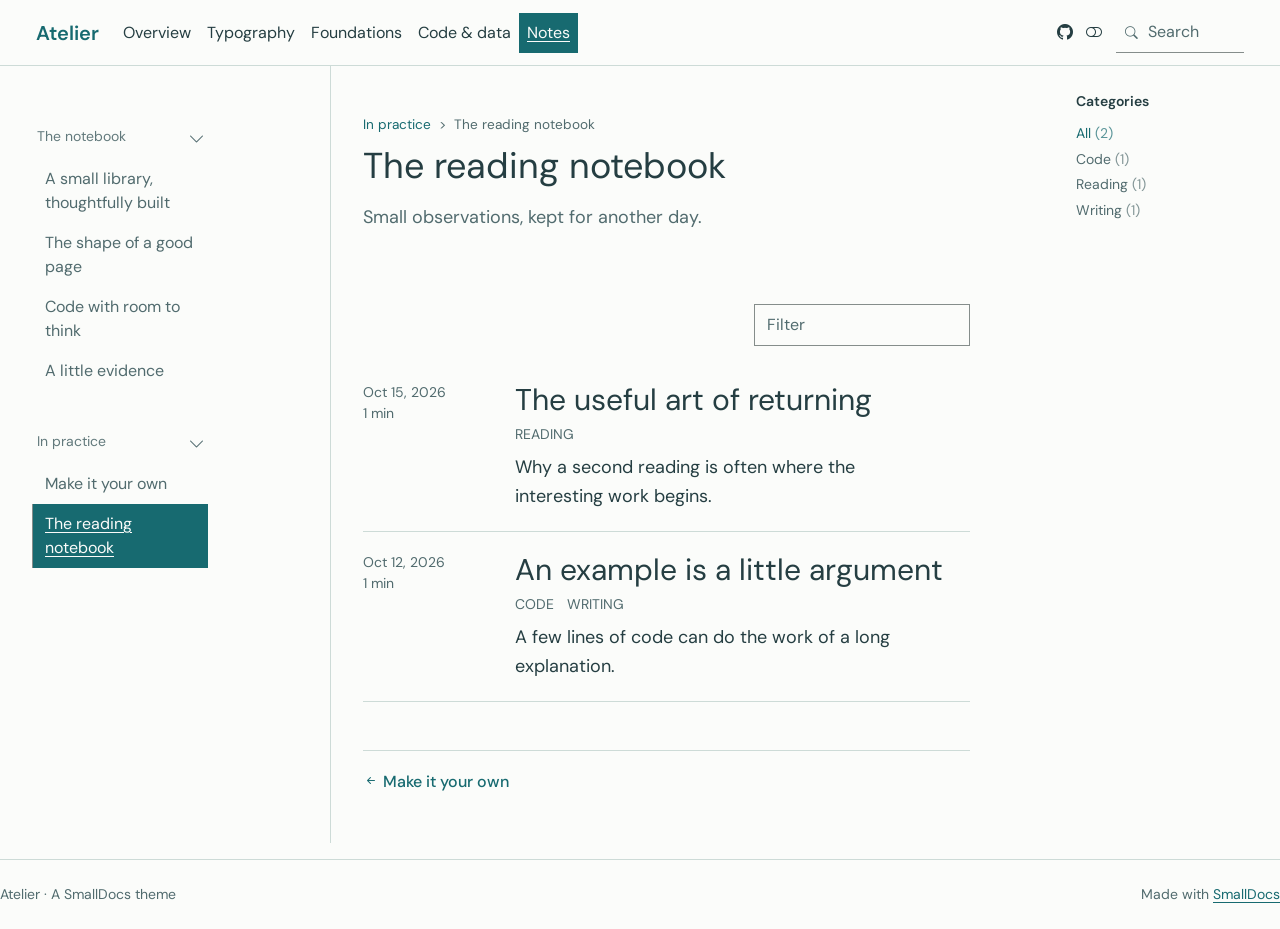
==== commit f0a2d2c5: "Built site" ====
--- a/notes/index.html
+++ b/notes/index.html
@@ -1,4 +1,4 @@
-<!doctype html><html lang="en"><head><meta charset="utf-8"><meta name="generator" content="smalldocs-0.3.1"><meta name="viewport" content="width=device-width, initial-scale=1.0, user-scalable=yes"><title>The reading notebook – Atelier</title><link rel="icon" href="../site_libs/themes/atelier/logo.svg"><link rel="stylesheet" href="../site_libs/themes/atelier/atelier.css" data-mode="light" class="quarto-color-scheme" id="quarto-bootstrap-light" media="not all and (prefers-color-scheme: dark)"><link rel="stylesheet" href="../site_libs/themes/atelier/atelier-dark.css" data-mode="dark" class="quarto-color-scheme quarto-color-alternate" id="quarto-bootstrap-dark" media="(prefers-color-scheme: dark)"><link rel="stylesheet" href="../site_libs/bootstrap-icons/bootstrap-icons.min.css"><link rel="stylesheet" href="../site_libs/smalldocs.css"><meta name="smalldocs:offset" content="../"><script src="../site_libs/bootstrap/bootstrap.bundle.min.js"></script><script src="../site_libs/fuse/fuse.min.js"></script><script src="../site_libs/smalldocs.js" defer></script><script>(function(){var d=document.documentElement,s=null;try{s=localStorage.getItem('smalldocs-scheme')}catch(e){}var alt=s?s==='alternate':!!(window.matchMedia&&matchMedia('(prefers-color-scheme: dark)').matches);var ls=document.querySelectorAll('link.quarto-color-scheme');if(alt)d.dataset.scheme='alternate';if(s)ls.forEach(function(l){var on=l.classList.contains('quarto-color-alternate')===alt;if(on)l.setAttribute('blocking','render');l.media=on?'all':'not all'});var on=ls[alt?1:0];if(on&&on.dataset.mode==='dark')d.classList.add('quarto-dark')})();</script></head><body class="nav-sidebar floating nav-fixed listing"><header id="quarto-header" class="headroom sticky-top"><nav class="navbar navbar-expand-lg sd-navbar-default"><div class="navbar-container container-fluid"><div class="navbar-brand-container mx-auto"><a class="navbar-brand" href="../index.html"><span class="navbar-title">Atelier</span></a></div><button class="navbar-toggler" type="button" data-bs-toggle="collapse" data-bs-target="#navbarCollapse" aria-controls="navbarCollapse" aria-expanded="false" aria-label="Toggle navigation"><span class="navbar-toggler-icon"></span></button><div class="collapse navbar-collapse" id="navbarCollapse"><ul class="navbar-nav navbar-nav-scroll me-auto"><li class="nav-item"><a class="nav-link" href="../index.html"><span class="menu-text">Overview</span></a></li><li class="nav-item"><a class="nav-link" href="../pages/typography.html"><span class="menu-text">Typography</span></a></li><li class="nav-item"><a class="nav-link" href="../pages/code.html"><span class="menu-text">Code &amp; data</span></a></li><li class="nav-item"><a class="nav-link active" href="index.html" aria-current="page"><span class="menu-text">Notes</span></a></li></ul><ul class="navbar-nav navbar-nav-scroll ms-auto"><li class="nav-item compact"><a class="nav-link" href="https://github.com/rahuldave/smalldocs-atelier" aria-label="github"><i class="bi bi-github" role="img"></i></a></li><li class="nav-item compact"><a class="quarto-color-scheme-toggle nav-link" href="" title="Toggle dark mode" onclick="window.smalldocsToggleScheme(); return false;"><i class="bi"></i></a></li></ul><div class="quarto-navbar-tools"><div class="smalldocs-search" id="quarto-search"><i class="bi bi-search" aria-hidden="true"></i><input type="search" class="form-control form-control-sm" placeholder="Search" aria-label="Search" autocomplete="off"><div class="smalldocs-search-results dropdown-menu"></div></div></div></div></div></nav><nav class="quarto-secondary-nav"><div class="container-fluid d-flex"><button type="button" class="quarto-btn-toggle btn" aria-controls="quarto-sidebar" aria-label="Toggle sidebar navigation"><i class="bi bi-layout-text-sidebar-reverse"></i></button><nav class="quarto-page-breadcrumbs" aria-label="breadcrumb"><ol class="breadcrumb"><li class="breadcrumb-item"><a href="../pages/install.html">In practice</a></li><li class="breadcrumb-item"><a href="index.html">The reading notebook</a></li></ol></nav></div></nav></header><div id="quarto-content" class="quarto-container page-columns page-rows-contents page-layout-article has-sidebar has-margin"><nav id="quarto-sidebar" class="sidebar collapse collapse-horizontal quarto-sidebar-collapse-item sidebar-navigation floating overflow-auto"><div class="sidebar-menu-container"><ul class="list-unstyled mt-1"><li class="sidebar-item sidebar-item-section"><div class="sidebar-item-container"><a class="sidebar-item-text sidebar-link text-start" data-bs-toggle="collapse" data-bs-target="#quarto-sidebar-section-1" role="navigation" aria-expanded="true"><span class="menu-text">The notebook</span></a><a class="sidebar-item-toggle text-start" data-bs-toggle="collapse" data-bs-target="#quarto-sidebar-section-1" role="navigation" aria-expanded="true" aria-label="Toggle section"><i class="bi bi-chevron-right ms-2"></i></a></div><ul id="quarto-sidebar-section-1" class="collapse list-unstyled sidebar-section depth1 show"><li class="sidebar-item"><div class="sidebar-item-container"><a href="../index.html" class="sidebar-item-text sidebar-link"><span class="menu-text">A small library, thoughtfully built</span></a></div></li><li class="sidebar-item"><div class="sidebar-item-container"><a href="../pages/typography.html" class="sidebar-item-text sidebar-link"><span class="menu-text">The shape of a good page</span></a></div></li><li class="sidebar-item"><div class="sidebar-item-container"><a href="../pages/code.html" class="sidebar-item-text sidebar-link"><span class="menu-text">Code with room to think</span></a></div></li><li class="sidebar-item"><div class="sidebar-item-container"><a href="../pages/figures.html" class="sidebar-item-text sidebar-link"><span class="menu-text">A little evidence</span></a></div></li></ul></li><li class="sidebar-item sidebar-item-section"><div class="sidebar-item-container"><a class="sidebar-item-text sidebar-link text-start" data-bs-toggle="collapse" data-bs-target="#quarto-sidebar-section-2" role="navigation" aria-expanded="true"><span class="menu-text">In practice</span></a><a class="sidebar-item-toggle text-start" data-bs-toggle="collapse" data-bs-target="#quarto-sidebar-section-2" role="navigation" aria-expanded="true" aria-label="Toggle section"><i class="bi bi-chevron-right ms-2"></i></a></div><ul id="quarto-sidebar-section-2" class="collapse list-unstyled sidebar-section depth1 show"><li class="sidebar-item"><div class="sidebar-item-container"><a href="../pages/install.html" class="sidebar-item-text sidebar-link"><span class="menu-text">Make it your own</span></a></div></li><li class="sidebar-item"><div class="sidebar-item-container"><a href="index.html" class="sidebar-item-text sidebar-link active" aria-current="page"><span class="menu-text">The reading notebook</span></a></div></li></ul></li></ul></div></nav><div id="quarto-sidebar-glass" class="quarto-sidebar-collapse-item"></div><div id="quarto-margin-sidebar" class="sidebar margin-sidebar"><div class="quarto-listing-category-title">Categories</div><div class="quarto-listing-category category-default"><div class="category" data-category="">All <span class=quarto-category-count>(2)</span></div><div class="category" data-category="Code">Code <span class=quarto-category-count>(1)</span></div><div class="category" data-category="Reading">Reading <span class=quarto-category-count>(1)</span></div><div class="category" data-category="Writing">Writing <span class=quarto-category-count>(1)</span></div></div></div><main class="content" id="quarto-document-content"><header id="title-block-header" class="quarto-title-block default"><nav class="quarto-page-breadcrumbs quarto-title-breadcrumbs d-none d-lg-block" aria-label="breadcrumb"><ol class="breadcrumb"><li class="breadcrumb-item"><a href="../pages/install.html">In practice</a></li><li class="breadcrumb-item"><a href="index.html">The reading notebook</a></li></ol></nav><div class="quarto-title"><h1 class="title">The reading notebook</h1><p class="subtitle lead">Small observations, kept for another day.</p></div><div class="quarto-title-meta"></div></header><div class="quarto-listing quarto-listing-container-default" id="listing-listing" data-page-size="50"><div class="listing-actions-group"><div class="quarto-listing-filter"><input type="search" class="form-control form-control-sm listing-filter" placeholder="Filter" aria-label="Filter listings"></div></div><div class="list quarto-listing-default"><div class="quarto-post image-right" data-index="0" data-categories="[&quot;Reading&quot;]" data-sort="{&quot;date&quot;: &quot;2026-10-15&quot;, &quot;title&quot;: &quot;the useful art of returning&quot;, &quot;filename&quot;: &quot;attention.qmd&quot;, &quot;file-modified&quot;: 1792173965.262601, &quot;reading-time&quot;: 59, &quot;word-count&quot;: 59}" data-text="the useful art of returning  why a second reading is often where the interesting work begins.  reading"><div class="metadata"><a href="attention.html" class="no-external"><div class="listing-date">Oct 15, 2026</div><div class="listing-reading-time">1 min</div></a></div><div class="body"><a href="attention.html" class="no-external"><h3 class="no-anchor listing-title">The useful art of returning</h3></a><div class="listing-categories"><div class="listing-category" data-category="Reading">Reading</div></div><div class="listing-description"><a href="attention.html" class="no-external">Why a second reading is often where the interesting work begins.</a></div></div></div><div class="quarto-post image-right" data-index="1" data-categories="[&quot;Code&quot;, &quot;Writing&quot;]" data-sort="{&quot;date&quot;: &quot;2026-10-12&quot;, &quot;title&quot;: &quot;an example is a little argument&quot;, &quot;filename&quot;: &quot;examples.qmd&quot;, &quot;file-modified&quot;: 1792173965.2630246, &quot;reading-time&quot;: 52, &quot;word-count&quot;: 52}" data-text="an example is a little argument  a few lines of code can do the work of a long explanation.  code writing"><div class="metadata"><a href="examples.html" class="no-external"><div class="listing-date">Oct 12, 2026</div><div class="listing-reading-time">1 min</div></a></div><div class="body"><a href="examples.html" class="no-external"><h3 class="no-anchor listing-title">An example is a little argument</h3></a><div class="listing-categories"><div class="listing-category" data-category="Code">Code</div><div class="listing-category" data-category="Writing">Writing</div></div><div class="listing-description"><a href="examples.html" class="no-external">A few lines of code can do the work of a long explanation.</a></div></div></div></div><div class="listing-no-matching d-none">No matching items</div><nav class="listing-pagination" aria-label="Pages"></nav></div><nav class="page-navigation"><div class="nav-page nav-page-previous"><a href="../pages/install.html" class="pagination-link"><i class="bi bi-arrow-left-short"></i> <span class="nav-page-text">Make it your own</span></a></div><div class="nav-page nav-page-next"></div></nav></main></div><footer class="footer"><div class="nav-footer"><div class="nav-footer-left">Atelier · A SmallDocs theme</div><div class="nav-footer-center"></div><div class="nav-footer-right">Made with <a href="https://github.com/rahuldave/smalldocs">SmallDocs</a></div></div></footer><!-- Demo-only: allow direct links to the light and dark specimens. -->
+<!doctype html><html lang="en"><head><meta charset="utf-8"><meta name="generator" content="smalldocs-0.3.1"><meta name="viewport" content="width=device-width, initial-scale=1.0, user-scalable=yes"><title>The reading notebook – Atelier</title><link rel="icon" href="../site_libs/themes/atelier/logo.svg"><link rel="stylesheet" href="../site_libs/themes/atelier/atelier.css" data-mode="light" class="quarto-color-scheme" id="quarto-bootstrap-light" media="not all and (prefers-color-scheme: dark)"><link rel="stylesheet" href="../site_libs/themes/atelier/atelier-dark.css" data-mode="dark" class="quarto-color-scheme quarto-color-alternate" id="quarto-bootstrap-dark" media="(prefers-color-scheme: dark)"><link rel="stylesheet" href="../site_libs/bootstrap-icons/bootstrap-icons.min.css"><link rel="stylesheet" href="../site_libs/smalldocs.css"><meta name="smalldocs:offset" content="../"><script src="../site_libs/bootstrap/bootstrap.bundle.min.js"></script><script src="../site_libs/fuse/fuse.min.js"></script><script src="../site_libs/smalldocs.js" defer></script><script>(function(){var d=document.documentElement,s=null;try{s=localStorage.getItem('smalldocs-scheme')}catch(e){}var alt=s?s==='alternate':!!(window.matchMedia&&matchMedia('(prefers-color-scheme: dark)').matches);var ls=document.querySelectorAll('link.quarto-color-scheme');if(alt)d.dataset.scheme='alternate';if(s)ls.forEach(function(l){var on=l.classList.contains('quarto-color-alternate')===alt;if(on)l.setAttribute('blocking','render');l.media=on?'all':'not all'});var on=ls[alt?1:0];if(on&&on.dataset.mode==='dark')d.classList.add('quarto-dark')})();</script></head><body class="nav-sidebar floating nav-fixed listing"><header id="quarto-header" class="headroom sticky-top"><nav class="navbar navbar-expand-lg sd-navbar-default"><div class="navbar-container container-fluid"><div class="navbar-brand-container mx-auto"><a class="navbar-brand" href="../index.html"><span class="navbar-title">Atelier</span></a></div><button class="navbar-toggler" type="button" data-bs-toggle="collapse" data-bs-target="#navbarCollapse" aria-controls="navbarCollapse" aria-expanded="false" aria-label="Toggle navigation"><span class="navbar-toggler-icon"></span></button><div class="collapse navbar-collapse" id="navbarCollapse"><ul class="navbar-nav navbar-nav-scroll me-auto"><li class="nav-item"><a class="nav-link" href="../index.html"><span class="menu-text">Overview</span></a></li><li class="nav-item"><a class="nav-link" href="../pages/typography.html"><span class="menu-text">Typography</span></a></li><li class="nav-item"><a class="nav-link" href="../pages/foundations.html"><span class="menu-text">Foundations</span></a></li><li class="nav-item"><a class="nav-link" href="../pages/code.html"><span class="menu-text">Code &amp; data</span></a></li><li class="nav-item"><a class="nav-link active" href="index.html" aria-current="page"><span class="menu-text">Notes</span></a></li></ul><ul class="navbar-nav navbar-nav-scroll ms-auto"><li class="nav-item compact"><a class="nav-link" href="https://github.com/rahuldave/smalldocs-atelier" aria-label="github"><i class="bi bi-github" role="img"></i></a></li><li class="nav-item compact"><a class="quarto-color-scheme-toggle nav-link" href="" title="Toggle dark mode" onclick="window.smalldocsToggleScheme(); return false;"><i class="bi"></i></a></li></ul><div class="quarto-navbar-tools"><div class="smalldocs-search" id="quarto-search"><i class="bi bi-search" aria-hidden="true"></i><input type="search" class="form-control form-control-sm" placeholder="Search" aria-label="Search" autocomplete="off"><div class="smalldocs-search-results dropdown-menu"></div></div></div></div></div></nav><nav class="quarto-secondary-nav"><div class="container-fluid d-flex"><button type="button" class="quarto-btn-toggle btn" aria-controls="quarto-sidebar" aria-label="Toggle sidebar navigation"><i class="bi bi-layout-text-sidebar-reverse"></i></button><nav class="quarto-page-breadcrumbs" aria-label="breadcrumb"><ol class="breadcrumb"><li class="breadcrumb-item"><a href="../pages/install.html">In practice</a></li><li class="breadcrumb-item"><a href="index.html">The reading notebook</a></li></ol></nav></div></nav></header><div id="quarto-content" class="quarto-container page-columns page-rows-contents page-layout-article has-sidebar has-margin"><nav id="quarto-sidebar" class="sidebar collapse collapse-horizontal quarto-sidebar-collapse-item sidebar-navigation floating overflow-auto"><div class="sidebar-menu-container"><ul class="list-unstyled mt-1"><li class="sidebar-item sidebar-item-section"><div class="sidebar-item-container"><a class="sidebar-item-text sidebar-link text-start" data-bs-toggle="collapse" data-bs-target="#quarto-sidebar-section-1" role="navigation" aria-expanded="true"><span class="menu-text">The notebook</span></a><a class="sidebar-item-toggle text-start" data-bs-toggle="collapse" data-bs-target="#quarto-sidebar-section-1" role="navigation" aria-expanded="true" aria-label="Toggle section"><i class="bi bi-chevron-right ms-2"></i></a></div><ul id="quarto-sidebar-section-1" class="collapse list-unstyled sidebar-section depth1 show"><li class="sidebar-item"><div class="sidebar-item-container"><a href="../index.html" class="sidebar-item-text sidebar-link"><span class="menu-text">A small library, thoughtfully built</span></a></div></li><li class="sidebar-item"><div class="sidebar-item-container"><a href="../pages/typography.html" class="sidebar-item-text sidebar-link"><span class="menu-text">The shape of a good page</span></a></div></li><li class="sidebar-item"><div class="sidebar-item-container"><a href="../pages/code.html" class="sidebar-item-text sidebar-link"><span class="menu-text">Code with room to think</span></a></div></li><li class="sidebar-item"><div class="sidebar-item-container"><a href="../pages/figures.html" class="sidebar-item-text sidebar-link"><span class="menu-text">A little evidence</span></a></div></li></ul></li><li class="sidebar-item sidebar-item-section"><div class="sidebar-item-container"><a class="sidebar-item-text sidebar-link text-start" data-bs-toggle="collapse" data-bs-target="#quarto-sidebar-section-2" role="navigation" aria-expanded="true"><span class="menu-text">In practice</span></a><a class="sidebar-item-toggle text-start" data-bs-toggle="collapse" data-bs-target="#quarto-sidebar-section-2" role="navigation" aria-expanded="true" aria-label="Toggle section"><i class="bi bi-chevron-right ms-2"></i></a></div><ul id="quarto-sidebar-section-2" class="collapse list-unstyled sidebar-section depth1 show"><li class="sidebar-item"><div class="sidebar-item-container"><a href="../pages/install.html" class="sidebar-item-text sidebar-link"><span class="menu-text">Make it your own</span></a></div></li><li class="sidebar-item"><div class="sidebar-item-container"><a href="index.html" class="sidebar-item-text sidebar-link active" aria-current="page"><span class="menu-text">The reading notebook</span></a></div></li></ul></li></ul></div></nav><div id="quarto-sidebar-glass" class="quarto-sidebar-collapse-item"></div><div id="quarto-margin-sidebar" class="sidebar margin-sidebar"><div class="quarto-listing-category-title">Categories</div><div class="quarto-listing-category category-default"><div class="category" data-category="">All <span class=quarto-category-count>(2)</span></div><div class="category" data-category="Code">Code <span class=quarto-category-count>(1)</span></div><div class="category" data-category="Reading">Reading <span class=quarto-category-count>(1)</span></div><div class="category" data-category="Writing">Writing <span class=quarto-category-count>(1)</span></div></div></div><main class="content" id="quarto-document-content"><header id="title-block-header" class="quarto-title-block default"><nav class="quarto-page-breadcrumbs quarto-title-breadcrumbs d-none d-lg-block" aria-label="breadcrumb"><ol class="breadcrumb"><li class="breadcrumb-item"><a href="../pages/install.html">In practice</a></li><li class="breadcrumb-item"><a href="index.html">The reading notebook</a></li></ol></nav><div class="quarto-title"><h1 class="title">The reading notebook</h1><p class="subtitle lead">Small observations, kept for another day.</p></div><div class="quarto-title-meta"></div></header><div class="quarto-listing quarto-listing-container-default" id="listing-listing" data-page-size="50"><div class="listing-actions-group"><div class="quarto-listing-filter"><input type="search" class="form-control form-control-sm listing-filter" placeholder="Filter" aria-label="Filter listings"></div></div><div class="list quarto-listing-default"><div class="quarto-post image-right" data-index="0" data-categories="[&quot;Reading&quot;]" data-sort="{&quot;date&quot;: &quot;2026-10-15&quot;, &quot;title&quot;: &quot;the useful art of returning&quot;, &quot;filename&quot;: &quot;attention.qmd&quot;, &quot;file-modified&quot;: 1792173965.262601, &quot;reading-time&quot;: 59, &quot;word-count&quot;: 59}" data-text="the useful art of returning  why a second reading is often where the interesting work begins.  reading"><div class="metadata"><a href="attention.html" class="no-external"><div class="listing-date">Oct 15, 2026</div><div class="listing-reading-time">1 min</div></a></div><div class="body"><a href="attention.html" class="no-external"><h3 class="no-anchor listing-title">The useful art of returning</h3></a><div class="listing-categories"><div class="listing-category" data-category="Reading">Reading</div></div><div class="listing-description"><a href="attention.html" class="no-external">Why a second reading is often where the interesting work begins.</a></div></div></div><div class="quarto-post image-right" data-index="1" data-categories="[&quot;Code&quot;, &quot;Writing&quot;]" data-sort="{&quot;date&quot;: &quot;2026-10-12&quot;, &quot;title&quot;: &quot;an example is a little argument&quot;, &quot;filename&quot;: &quot;examples.qmd&quot;, &quot;file-modified&quot;: 1792173965.2630246, &quot;reading-time&quot;: 52, &quot;word-count&quot;: 52}" data-text="an example is a little argument  a few lines of code can do the work of a long explanation.  code writing"><div class="metadata"><a href="examples.html" class="no-external"><div class="listing-date">Oct 12, 2026</div><div class="listing-reading-time">1 min</div></a></div><div class="body"><a href="examples.html" class="no-external"><h3 class="no-anchor listing-title">An example is a little argument</h3></a><div class="listing-categories"><div class="listing-category" data-category="Code">Code</div><div class="listing-category" data-category="Writing">Writing</div></div><div class="listing-description"><a href="examples.html" class="no-external">A few lines of code can do the work of a long explanation.</a></div></div></div></div><div class="listing-no-matching d-none">No matching items</div><nav class="listing-pagination" aria-label="Pages"></nav></div><nav class="page-navigation"><div class="nav-page nav-page-previous"><a href="../pages/install.html" class="pagination-link"><i class="bi bi-arrow-left-short"></i> <span class="nav-page-text">Make it your own</span></a></div><div class="nav-page nav-page-next"></div></nav></main></div><footer class="footer"><div class="nav-footer"><div class="nav-footer-left">Atelier · A SmallDocs theme</div><div class="nav-footer-center"></div><div class="nav-footer-right">Made with <a href="https://github.com/rahuldave/smalldocs">SmallDocs</a></div></div></footer><!-- Demo-only: allow direct links to the light and dark specimens. -->
 <script>
 document.addEventListener('DOMContentLoaded', () => {
   const desired = new URLSearchParams(location.search).get('mode');
--- a/site_libs/themes/atelier/atelier.css
+++ b/site_libs/themes/atelier/atelier.css
@@ -58,7 +58,7 @@
 :root, [data-bs-theme] {
   --e-paper: #fbfcfa;
   --e-ink: #253e42;
-  --e-muted: #526d70;
+  --e-muted: #516b6e;
   --e-panel: #eef3f1;
   --e-line: #cddbd7;
   --e-accent: #176a70;
@@ -70,8 +70,8 @@
   --bs-body-color-rgb: 37, 62, 66;
   --bs-emphasis-color: #253e42;
   --bs-emphasis-color-rgb: 37, 62, 66;
-  --bs-secondary-color: #526d70;
-  --bs-secondary-color-rgb: 82, 109, 112;
+  --bs-secondary-color: #516b6e;
+  --bs-secondary-color-rgb: 81, 107, 110;
   --bs-secondary-bg: #eef3f1;
   --bs-secondary-bg-rgb: 238, 243, 241;
   --bs-tertiary-bg: #eef3f1;
@@ -84,126 +84,364 @@
   --bs-primary-rgb: 23, 106, 112;
   --bs-heading-color: #253e42; --bs-border-color: #cddbd7; --bs-border-color-translucent: #cddbd7; --bs-code-color: #9a493a;
   --bs-primary-text-emphasis: #176a70; --bs-primary-bg-subtle: #eef3f1; --bs-primary-border-subtle: #cddbd7; --bs-focus-ring-color: rgba(23, 106, 112, .25);
+  --e-select-image: url("data:image/svg+xml,<svg xmlns='http://www.w3.org/2000/svg' viewBox='0 0 16 16'><path fill='none' stroke='%23253e42' stroke-linecap='round' stroke-linejoin='round' stroke-width='2' d='m3 6 5 5 5-5'/></svg>");
+  --e-check-image: url("data:image/svg+xml,<svg xmlns='http://www.w3.org/2000/svg' viewBox='0 0 16 16'><path fill='none' stroke='%23fbfcfa' stroke-linecap='round' stroke-linejoin='round' stroke-width='3' d='m4 8 3 3 5-6'/></svg>");
+  --e-radio-image: url("data:image/svg+xml,<svg xmlns='http://www.w3.org/2000/svg' viewBox='0 0 16 16'><circle cx='8' cy='8' r='4' fill='%23fbfcfa'/></svg>");
+  --e-dash-image: url("data:image/svg+xml,<svg xmlns='http://www.w3.org/2000/svg' viewBox='0 0 16 16'><path stroke='%23fbfcfa' stroke-linecap='round' stroke-width='3' d='M4 8h8'/></svg>");
+}
+:root, [data-bs-theme] {
+  --f-paper: #fbfcfa;
+  --f-ink: #253e42;
+  --f-muted: #516b6e;
+  --f-panel: #eef3f1;
+  --f-line: #cddbd7;
+  --f-accent: #176a70;
+  --f-secondary: #9a493a;
+  --f-code: #edf2f0;
+  --f-accent-text: #176a70;
+  --f-secondary-text: #9a493a;
+  --f-focus: #176a70;
+  --f-control-boundary: #858d8b;
+  --f-primary-fill: #176a70;
+  --f-button-ink: #fbfcfa;
+  --f-secondary-action: #253e42;
+  --f-primary-hover-fill: #186167;
+  --f-primary-hover-ink: #fbfcfa;
+  --f-link-hover: #186167;
+  --f-decorative-line: #cddbd7;
+  --f-code-ink: #253e42;
+  --f-selected-fill: #176a70;
+  --f-selected-ink: #fbfcfa;
+  --f-disabled-fill: #eef3f1;
+  --f-disabled-ink: #516b6e;
+  --bs-body-bg: #fbfcfa;
+  --bs-body-bg-rgb: 251, 252, 250;
+  --bs-body-color: #253e42;
+  --bs-body-color-rgb: 37, 62, 66;
+  --bs-emphasis-color: #253e42;
+  --bs-emphasis-color-rgb: 37, 62, 66;
+  --bs-heading-color: #253e42;
+  --bs-heading-color-rgb: 37, 62, 66;
+  --bs-secondary-color: #516b6e;
+  --bs-secondary-color-rgb: 81, 107, 110;
+  --bs-secondary-bg: #eef3f1;
+  --bs-secondary-bg-rgb: 238, 243, 241;
+  --bs-tertiary-bg: #eef3f1;
+  --bs-tertiary-bg-rgb: 238, 243, 241;
+  --bs-link-color: #176a70;
+  --bs-link-color-rgb: 23, 106, 112;
+  --bs-link-hover-color: #186167;
+  --bs-link-hover-color-rgb: 24, 97, 103;
+  --bs-primary: #176a70;
+  --bs-primary-rgb: 23, 106, 112;
+  --bs-border-color: #cddbd7;
+  --bs-border-color-rgb: 205, 219, 215;
+  --bs-code-color: #253e42;
+  --bs-code-color-rgb: 37, 62, 66;
+  --bs-primary-text-emphasis: #176a70;
+  --bs-primary-text-emphasis-rgb: 23, 106, 112;
+  --bs-primary-bg-subtle: #eef3f1;
+  --bs-primary-bg-subtle-rgb: 238, 243, 241;
+  --bs-primary-border-subtle: #858d8b;
+  --bs-primary-border-subtle-rgb: 133, 141, 139;
+  --bs-border-color-translucent: var(--f-decorative-line);
+  --bs-focus-ring-color: var(--f-focus);
+  --f-success-fill: #e6f1e8;
+  --f-success-ink: #204b32;
+  --f-success-boundary: #73907c;
+  --bs-success: #73907c;
+  --bs-success-rgb: 115, 144, 124;
+  --bs-success-text-emphasis: #204b32;
+  --bs-success-bg-subtle: #e6f1e8;
+  --bs-success-border-subtle: #73907c;
+  --f-warning-fill: #fbf1dc;
+  --f-warning-ink: #604414;
+  --f-warning-boundary: #a0895a;
+  --bs-warning: #a0895a;
+  --bs-warning-rgb: 160, 137, 90;
+  --bs-warning-text-emphasis: #604414;
+  --bs-warning-bg-subtle: #fbf1dc;
+  --bs-warning-border-subtle: #a0895a;
+  --f-danger-fill: #f9e9e5;
+  --f-danger-ink: #803c32;
+  --f-danger-boundary: #a97e74;
+  --bs-danger: #a97e74;
+  --bs-danger-rgb: 169, 126, 116;
+  --bs-danger-text-emphasis: #803c32;
+  --bs-danger-bg-subtle: #f9e9e5;
+  --bs-danger-border-subtle: #a97e74;
+  --f-info-fill: #e7eff8;
+  --f-info-ink: #245c86;
+  --f-info-boundary: #708ca5;
+  --bs-info: #708ca5;
+  --bs-info-rgb: 112, 140, 165;
+  --bs-info-text-emphasis: #245c86;
+  --bs-info-bg-subtle: #e7eff8;
+  --bs-info-border-subtle: #708ca5;
+  --f-menu-image: url("data:image/svg+xml,<svg xmlns='http://www.w3.org/2000/svg' viewBox='0 0 30 30'><path stroke='%23253e42' stroke-width='2' stroke-linecap='round' d='M4 7h22M4 15h22M4 23h22'/></svg>");
 }
 :root, [data-bs-theme] { color-scheme: light; }
 :root, [data-bs-theme] { --e-heading: "DM Sans", system-ui, sans-serif; --e-body: "DM Sans", system-ui, sans-serif; }
-/* SmallDocs loads its layout after the theme; html prefixes preserve theme rules. */
+/* Structural SmallDocs/Quarto integration. Foundation job variables are generated. */
+html:root, html.quarto-dark:root {
+  --sd-root-font-size: 16px;
+  --sd-body-width: 640px; --sd-sidebar-width: 200px; --sd-margin-width: 180px;
+  --sd-gap: var(--f-reading-space-columns);
+  --sd-inline-code: var(--f-code-ink); --sd-code-bg: var(--f-code);
+  --quarto-hl-kw: var(--f-accent-text); --quarto-hl-cf: var(--f-accent-text); --quarto-hl-im: var(--f-accent-text);
+  --quarto-hl-st: var(--f-secondary-text); --quarto-hl-ch: var(--f-secondary-text); --quarto-hl-ss: var(--f-secondary-text);
+  --quarto-hl-co: var(--f-muted); --quarto-hl-do: var(--f-muted); --quarto-hl-op: var(--f-muted);
+  --quarto-hl-fu: var(--f-accent-text); --quarto-hl-dv: var(--f-secondary-text); --quarto-hl-fl: var(--f-secondary-text);
+  --quarto-hl-bn: var(--f-secondary-text); --quarto-hl-dt: var(--f-secondary-text); --quarto-hl-cn: var(--f-secondary-text);
+  --quarto-hl-va: var(--f-ink); --quarto-hl-text: var(--f-ink); --quarto-hl-at: var(--f-accent-text);
+}
+body { -webkit-font-smoothing: antialiased; text-rendering: optimizeLegibility; }
+::selection { background: var(--f-selected-fill); color: var(--f-selected-ink); }
+a { text-underline-offset: .2em; text-decoration-thickness: 1px; }
+html .quarto-title h1.title { max-width:26ch; }
+html .quarto-title .subtitle { max-width:48ch; }
+html .quarto-title-meta { border-top:1px solid var(--f-decorative-line); padding-top:var(--f-space-16); }
+html main.content blockquote { border-left:2px solid var(--f-secondary-text); color:var(--f-muted); font-style:italic; }
+html main.content blockquote p:last-child { margin-bottom:0; }
+html hr { border-color:var(--f-decorative-line); opacity:1; }
+html code,html pre,html kbd,html samp { font-variant-ligatures:none; }
+html :not(pre)>code { padding:var(--f-space-0) var(--f-space-4); background:var(--f-panel); border-radius:var(--bs-border-radius); }
+html div.sourceCode { border:1px solid var(--f-decorative-line); }
+html pre { tab-size:4; }
+html .code-with-filename-file { border:1px solid var(--f-decorative-line); background:var(--f-panel); color:var(--f-muted); font-family:var(--f-font-code); }
+html .code-with-filename div.sourceCode { border-top:0; }
+html .code-copy-button { color:var(--f-muted); }
+html .sd-navbar-default { background:var(--f-paper); border-bottom:1px solid var(--f-decorative-line); }
+html #quarto-header .navbar { padding:var(--f-space-12) max(var(--f-reading-space-outer),calc((100vw - 1280px)/2)); }
+html .navbar-toggler { border:0; }
+html .quarto-navbar-tools .smalldocs-search input { width:8rem; background:transparent; border:0; border-bottom:1px solid var(--f-control-boundary); border-radius:0; }
+html .quarto-navbar-tools .smalldocs-search input:focus { width:12rem; }
+html .sidebar-navigation { padding-top:var(--f-reading-space-group); }
+html .sidebar-item-section { margin-top:var(--f-space-32); }
+html .sidebar-item-section:first-child { margin-top:0; }
+html .sidebar-item-section>.sidebar-item-container .sidebar-link { padding-bottom:var(--f-space-12); }
+html .sidebar-link { color:var(--f-muted); opacity:1; padding:var(--f-space-8) var(--f-space-12); border-left:1px solid transparent; }
+html .sidebar-item .sidebar-item-toggle { color:var(--f-muted); }
+html #TOC .nav-link { color:var(--f-muted); }
+html #TOC .nav-link.active { color:var(--f-accent-text); border-left-color:var(--f-accent-text); text-decoration:underline; }
+html #TOC .nav-link:hover { color:var(--f-link-hover); }
+html .callout { border:1px solid var(--f-decorative-line); border-left-width:2px; }
+html .callout-body>:last-child { margin-bottom:0; }
+html .table { --bs-table-border-color:var(--f-decorative-line); --bs-table-hover-bg:var(--f-panel); }
+html .table th { font-weight:600; border-bottom:1px solid var(--f-ink); }
+html .quarto-category,html .listing-category { border:0; padding-left:0; }
+html .card { --bs-card-bg:var(--f-paper); }
+html .footer { border-top:1px solid var(--f-decorative-line); padding:var(--f-space-24) 0; }
+html .btn { --bs-btn-focus-shadow-rgb:var(--bs-primary-rgb); }
+html .form-check-input[type=checkbox]:checked { --bs-form-check-bg-image:var(--e-check-image); }
+html .form-check-input[type=radio]:checked { --bs-form-check-bg-image:var(--e-radio-image); }
+html .form-check-input[type=checkbox]:indeterminate { --bs-form-check-bg-image:var(--e-dash-image); }
+html .form-select { --bs-form-select-bg-img:var(--e-select-image); }
+@media(max-width:575.98px) { html #quarto-header .navbar { padding-inline:var(--f-reading-space-narrowOuter); } }
+html main.content { border-left:1px solid var(--f-decorative-line); padding-left:var(--f-space-32); }
+html main.content h2,html main.content h3,html .navbar-title { font-weight:600; }
+html div.sourceCode { border:0; border-left:2px solid var(--f-accent-text); }
+html main.content blockquote { font-style:normal; font-weight:400; }
+@media(max-width:991.98px) { html main.content { border-left:0; padding-left:0; } }
 :root, [data-bs-theme] {
-  --bs-font-sans-serif: "DM Sans", system-ui, sans-serif;
-  --bs-font-monospace: "IBM Plex Mono", ui-monospace, monospace;
-  --bs-body-font-family: var(--e-body);
-  --bs-body-font-size: 1.08rem;
-  --bs-body-line-height: 1.75;
-  --bs-border-radius: 3px; --bs-border-radius-sm: 2px; --bs-border-radius-lg: 5px;
-}
-html:root, html.quarto-dark:root {
-  --sd-root-font-size: 17px;
-  --sd-body-width: 710px; --sd-sidebar-width: 200px; --sd-margin-width: 180px; --sd-gap: 3rem;
-  --sd-inline-code: var(--e-secondary); --sd-code-bg: var(--e-code);
-  --quarto-hl-kw: var(--e-accent); --quarto-hl-cf: var(--e-accent); --quarto-hl-im: var(--e-accent);
-  --quarto-hl-st: var(--e-secondary); --quarto-hl-ch: var(--e-secondary); --quarto-hl-ss: var(--e-secondary);
-  --quarto-hl-co: var(--e-muted); --quarto-hl-do: var(--e-muted); --quarto-hl-op: var(--e-muted);
-  --quarto-hl-fu: var(--e-accent); --quarto-hl-dv: var(--e-secondary); --quarto-hl-fl: var(--e-secondary);
-  --quarto-hl-bn: var(--e-secondary); --quarto-hl-dt: var(--e-secondary); --quarto-hl-cn: var(--e-secondary);
-  --quarto-hl-va: var(--e-ink); --quarto-hl-text: var(--e-ink);
-}
-html.quarto-dark:root { --sd-inline-code: var(--e-secondary); --sd-code-bg: var(--e-code); }
-body { -webkit-font-smoothing: antialiased; text-rendering: optimizeLegibility; }
-::selection { background: color-mix(in srgb, var(--e-accent) 22%, transparent); }
-a { text-underline-offset: .2em; text-decoration-thickness: 1px; }
-a:hover { color: var(--e-secondary); }
-a:focus-visible, button:focus-visible, input:focus-visible, summary:focus-visible { outline: 2px solid var(--e-secondary); outline-offset: 4px; }
-html main.content { padding-top: 3.2rem; padding-bottom: 3.5rem; }
-html .quarto-title-block { margin-bottom: 2rem; }
-html .quarto-title h1.title { font: 400 clamp(2.6rem, 4.5vw, 3.8rem)/1.08 var(--e-heading); letter-spacing: -.035em; color: var(--e-accent); max-width: 16ch; margin: 0 0 1rem; }
-html .quarto-title .subtitle { font: 400 1.12rem/1.6 var(--bs-font-sans-serif); color: var(--e-muted); max-width: 48ch; }
-html main.content :is(h1,h2,h3,h4,h5,h6) { font-family: var(--e-heading); font-weight: 400; letter-spacing: -.02em; }
-html main.content h2 { font-size: 2rem; line-height: 1.2; margin: 2.7rem 0 1rem; padding: 0; border: 0; color: var(--e-accent); }
-html main.content h3 { font-size: 1.4rem; line-height: 1.3; margin: 2rem 0 .8rem; }
-html main.content h4 { font-size: 1.15rem; }
-html main.content p, html main.content li { line-height: 1.75; }
-html main.content p { margin-bottom: 1.25rem; }
-html .quarto-title-meta { font-family: var(--bs-font-sans-serif); font-size: .75rem; border-top: 1px solid var(--e-line); padding-top: 1rem; }
-html .quarto-title-meta-heading { font-size: .64rem; letter-spacing: .12em; }
-html main.content blockquote { margin: 1.8rem 0; padding: .3rem 0 .3rem 1.3rem; border-left: 2px solid var(--e-secondary); color: var(--e-muted); font-style: italic; }
-html main.content blockquote p:last-child { margin-bottom: 0; }
-html hr { border-color: var(--e-line); opacity: 1; margin: 2.5rem 0; }
-html code, html pre, html kbd, html samp { font-family: var(--bs-font-monospace); font-variant-ligatures: none; }
-html :not(pre) > code { padding: .1em .3em; color: var(--e-secondary); background: var(--e-panel); border-radius: 2px; font-size: .8em; }
-html div.sourceCode { border: 1px solid var(--e-line); background: var(--e-code); border-radius: 3px; margin: 1.5rem 0; }
-html pre { font-size: .79rem; line-height: 1.75; tab-size: 4; }
-html pre code { font-size: inherit; line-height: inherit; }
-html .code-with-filename-file { border: 1px solid var(--e-line); background: var(--e-panel); color: var(--e-muted); border-radius: 3px 3px 0 0; font-family: var(--bs-font-monospace); }
-html .code-with-filename-file pre { font-size: .68rem; }
-html .code-with-filename div.sourceCode { border-top: 0; }
-html .code-copy-button { color: var(--e-muted); }
-html .sd-navbar-default { background: var(--e-paper); border-bottom: 1px solid var(--e-line); --bs-navbar-color: var(--e-muted); --bs-navbar-active-color: var(--e-accent); --bs-navbar-hover-color: var(--e-secondary); --bs-navbar-brand-color: var(--e-accent); }
-html #quarto-header .navbar { padding: .85rem max(1rem, calc((100vw - 1280px) / 2)); }
-html .navbar-title { font: 400 1.7rem/1 var(--e-heading); letter-spacing: -.04em; }
-html .navbar { font-family: var(--bs-font-sans-serif); font-size: .78rem; }
-html .navbar .nav-link { padding-left: .9rem; padding-right: .9rem; }
-html .navbar .nav-link.active .menu-text { border-bottom: 1px solid var(--e-secondary); padding-bottom: .25rem; }
-html .navbar-toggler { border: 0; }
-html .quarto-navbar-tools .smalldocs-search input { width: 8rem; font-size: .72rem; background: transparent; border: 0; border-bottom: 1px solid var(--e-line); border-radius: 0; }
-html .quarto-navbar-tools .smalldocs-search input:focus { width: 11rem; box-shadow: none; border-color: var(--e-accent); }
-html .sidebar-navigation { padding-top: 3.4rem; font: 400 .76rem/1.55 var(--bs-font-sans-serif); }
-html .sidebar-item-section { margin-top: 1.8rem; }
-html .sidebar-item-section:first-child { margin-top: 0; }
-html .sidebar-item-section > .sidebar-item-container .sidebar-link { font-size: .63rem; text-transform: uppercase; letter-spacing: .12em; font-weight: 600; color: var(--e-muted); padding-bottom: .7rem; }
-html .sidebar-link { color: var(--e-muted); opacity: 1; padding: .4rem .65rem; border-left: 1px solid transparent; }
-html .sidebar-link.active { color: var(--e-accent); border-left-color: var(--e-secondary); background: var(--e-panel); }
-html .margin-sidebar { padding-top: 3.5rem; font: 400 .7rem/1.6 var(--bs-font-sans-serif); }
-html #TOC #toc-title { font: 500 .62rem var(--bs-font-sans-serif); text-transform: uppercase; letter-spacing: .12em; margin-bottom: 1.1rem; color: var(--e-muted); }
-html #TOC .nav-link { padding-top: .35rem; padding-bottom: .35rem; }
-html .breadcrumb { font-family: var(--bs-font-sans-serif); font-size: .7rem; }
-html .callout { border: 1px solid var(--e-line); border-left: 3px solid var(--e-accent); border-radius: 3px; margin: 1.8rem 0; }
-html .callout-header { background: var(--e-panel); font: 500 .78rem/1.5 var(--bs-font-sans-serif); padding: .65rem .9rem; }
-html .callout-body { font-size: .95rem; padding: .8rem 1rem; }
-html .callout-body > :last-child { margin-bottom: 0; }
-html .callout-warning, html .callout-important { border-left-color: var(--e-secondary); }
-html .panel-tabset .nav-link { font: 500 .76rem/1.5 var(--bs-font-sans-serif); color: var(--e-muted); }
-html .panel-tabset .nav-link.active { color: var(--e-accent); background: var(--e-paper); border-bottom-color: var(--e-paper); }
-html .panel-tabset .tab-content { border-radius: 0 0 3px 3px; }
-html main.content table { font: 400 .78rem/1.65 var(--bs-font-sans-serif); }
-html .table { --bs-table-bg: transparent; --bs-table-border-color: var(--e-line); --bs-table-striped-bg: var(--e-panel); --bs-table-hover-bg: var(--e-panel); }
-html .table th { font-weight: 500; color: var(--e-accent); border-bottom: 1px solid var(--e-ink); }
-html .table td, html .table th { padding: .7rem .65rem; }
-html figcaption, html .quarto-figure figcaption { font: 400 .74rem/1.6 var(--bs-font-sans-serif); color: var(--e-muted); }
-html .footnotes { font-size: .84rem; }
-html .column-margin, html .margin-aside { font: 400 .75rem/1.6 var(--bs-font-sans-serif); }
-html .quarto-post .listing-title { font: 400 1.9rem/1.2 var(--e-heading); letter-spacing: -.02em; }
-html .quarto-post .listing-description { font-size: .95rem; }
-html .quarto-post .metadata, html .quarto-category, html .listing-category, html .listing-actions-group { font-family: var(--bs-font-sans-serif); }
-html .quarto-category, html .listing-category { border: 0; border-radius: 0; font-size: .62rem; letter-spacing: .08em; padding-left: 0; }
-html .quarto-grid-item .card-title { font: 400 1.6rem/1.2 var(--e-heading); }
-html .card { --bs-card-bg: var(--e-paper); }
-html .pagination-link, html .footer { font-family: var(--bs-font-sans-serif); font-size: .73rem; }
-html .footer { border-top: 1px solid var(--e-line); padding-top: 1.5rem; padding-bottom: 1.5rem; }
-html .btn-primary { --bs-btn-bg: var(--e-accent); --bs-btn-color: var(--e-paper); --bs-btn-border-color: var(--e-accent); --bs-btn-hover-bg: var(--e-secondary); --bs-btn-hover-border-color: var(--e-secondary); --bs-btn-hover-color: var(--e-paper); --bs-btn-active-bg: var(--e-secondary); --bs-btn-active-border-color: var(--e-secondary); }
-html .form-control, html .form-select { background-color: var(--e-paper); color: var(--e-ink); border-color: var(--e-line); }
-html .form-control:focus, html .form-select:focus { border-color: var(--e-accent); box-shadow: 0 0 0 2px color-mix(in srgb, var(--e-accent) 18%, transparent); }
-html body.listing #quarto-content, html body.docked #quarto-content { --sd-body-width: 710px; }
-@media (max-width: 991.98px) {
-  html main.content { padding-top: 2rem; }
-  html .quarto-title h1.title { font-size: 2.8rem; max-width: 20ch; }
-  html .sidebar-navigation { padding-top: 1.5rem; }
-  html main.content h2 { font-size: 1.8rem; }
-}
-@media (max-width: 575.98px) {
-  :root, [data-bs-theme] { --bs-body-font-size: 1rem; }
-  html .quarto-title h1.title { font-size: 2.5rem; }
-  html .quarto-title .subtitle { font-size: 1rem; }
-  html pre { font-size: .7rem; }
-}
-:root, [data-bs-theme] { --bs-body-font-size: .98rem; --bs-body-line-height: 1.8; }
-html main.content { border-left: 1px solid var(--e-line); padding-left: 2.6rem; }
-html .quarto-title h1.title { font-weight: 400; font-size: clamp(2.5rem, 4vw, 3.4rem); letter-spacing: -.065em; line-height: 1.08; }
-html .quarto-title::before { content: "STUDIO NOTES — 001"; font: 400 .58rem var(--bs-font-monospace); letter-spacing: .05em; color: var(--e-accent); display: block; margin-bottom: 1.5rem; }
-html main.content h2 { font-size: 1.65rem; font-weight: 500; letter-spacing: -.045em; }
-html main.content h3 { font-size: 1.15rem; font-weight: 500; letter-spacing: -.03em; }
-html .navbar-title { font-size: 1.35rem; font-weight: 600; }
-html .sidebar-link.active { background: transparent; border-left: 2px solid var(--e-accent); font-weight: 600; }
-html div.sourceCode { border: 0; border-left: 2px solid var(--e-accent); border-radius: 0; }
-html .callout { border-radius: 0; }
-html main.content blockquote { font-style: normal; font-weight: 400; }
-@media (max-width:991.98px) { html main.content { border-left: 0; padding-left: 0; } }
+  --f-font-body: "DM Sans", system-ui, sans-serif;
+  --f-font-heading: "DM Sans", system-ui, sans-serif;
+  --f-font-ui: "DM Sans",system-ui,sans-serif;
+  --f-font-display: "DM Sans", system-ui, sans-serif;
+  --f-font-code: "IBM Plex Mono", ui-monospace, monospace;
+  --f-size-12: 0.75rem;
+  --f-size-14: 0.875rem;
+  --f-size-16: 1rem;
+  --f-size-18: 1.125rem;
+  --f-size-20: 1.25rem;
+  --f-size-24: 1.5rem;
+  --f-size-30: 1.875rem;
+  --f-size-36: 2.25rem;
+  --f-size-48: 3rem;
+  --f-size-60: 3.75rem;
+  --f-size-72: 4.5rem;
+  --f-space-0: 0rem;
+  --f-space-4: 0.25rem;
+  --f-space-8: 0.5rem;
+  --f-space-12: 0.75rem;
+  --f-space-16: 1rem;
+  --f-space-24: 1.5rem;
+  --f-space-32: 2rem;
+  --f-space-48: 3rem;
+  --f-space-64: 4rem;
+  --f-space-96: 6rem;
+  --f-space-128: 8rem;
+  --f-reading-body: 1.125rem;
+  --f-reading-ui: 1rem;
+  --f-reading-metadata: 0.875rem;
+  --f-reading-heading: 1.875rem;
+  --f-reading-title: 2.25rem;
+  --f-reading-display: 3rem;
+  --f-reading-code: 1rem;
+  --f-reading-label: 1rem;
+  --f-line-display: 1.1;
+  --f-line-heading: 1.2;
+  --f-line-presentation: 1.35;
+  --f-line-ui: 1.5;
+  --f-line-code: 1.5;
+  --f-line-reading: 1.6;
+  --f-reading-space-outer: 1.5rem;
+  --f-reading-space-narrowOuter: 1rem;
+  --f-reading-space-paragraph: 1rem;
+  --f-reading-space-group: 3rem;
+  --f-reading-space-withinGroup: 1rem;
+  --f-reading-space-columns: 2rem;
+  --f-reading-space-panel: 1.5rem; --bs-border-radius:0rem; --bs-border-radius-sm:0rem; --bs-border-radius-lg:0rem; --bs-font-sans-serif:var(--f-font-ui); --bs-body-font-family:var(--f-font-body); --bs-body-font-size:var(--f-reading-body); --bs-body-line-height:var(--f-line-reading);
+}
+
+html:root, html.quarto-dark:root { font-size:100%; --sd-root-font-size:16px; --sd-body-width:640px; --sd-inline-code:var(--f-code-ink); --sd-code-bg:var(--f-code); }
+html body { font-family:var(--f-font-body); font-size:var(--bs-body-font-size); line-height:var(--f-line-reading); color:var(--f-ink); background:var(--f-paper); font-synthesis:none; }
+html main.content { padding-top:var(--f-reading-space-group); padding-bottom:var(--f-reading-space-group); }
+html main.content :is(p,li) { line-height:var(--f-line-reading); }
+html main.content p { margin-bottom:var(--f-reading-space-paragraph); }
+html main.content :is(h1,h2,h3,h4,h5,h6) { font-family:var(--f-font-heading); color:var(--f-ink); font-weight:400; line-height:var(--f-line-heading); letter-spacing:normal; }
+html main.content h1,html .quarto-title h1.title { font-weight:400; font-family:var(--f-font-heading); font-size:var(--f-reading-title); line-height:var(--f-line-heading); color:var(--f-ink); margin-bottom:var(--f-reading-space-paragraph); }
+html main.content h2 { font-size:var(--f-reading-heading); margin:var(--f-space-48) 0 var(--f-space-16); }
+html main.content h3 { font-size:var(--f-size-24); margin:var(--f-space-32) 0 var(--f-space-12); }
+html main.content :is(h4,h5,h6) { font-size:var(--f-size-20); margin:var(--f-space-32) 0 var(--f-space-12); }
+html .editorial-display,html main.content .editorial-display { font-family:var(--f-font-display); font-size:var(--f-reading-display); line-height:var(--f-line-display); font-weight:400; }
+html :is(.navbar,.sidebar-navigation,.btn,.form-label,.form-control,.form-select,.form-check-label,.nav-link,.breadcrumb,.pagination-link,.footer) { font-family:var(--f-font-ui); font-size:var(--f-reading-ui); line-height:var(--f-line-ui); }
+html .navbar-title { font-family:var(--f-font-ui); font-size:var(--f-size-20); }
+html :is(.quarto-title-meta,.quarto-title-meta-heading,.quarto-category,.listing-category,figcaption,.quarto-figure figcaption,.footnotes,.column-margin,.margin-aside,.metadata,.code-with-filename-file pre,.sidebar-item-section > .sidebar-item-container .sidebar-link) { font-family:var(--f-font-ui); font-size:var(--f-reading-metadata); line-height:var(--f-line-ui); color:var(--f-muted); }
+html .quarto-navbar-tools .smalldocs-search input { font-size:var(--f-reading-ui); padding-left:var(--f-space-32); }
+html .quarto-title .subtitle { font-family:var(--f-font-body); font-size:var(--bs-body-font-size); line-height:var(--f-line-reading); color:var(--f-muted); }
+html :is(pre,code,kbd,samp) { font-family:var(--f-font-code); }
+html pre,html pre code,html :not(pre)>code { font-size:var(--f-reading-code); line-height:var(--f-line-code); color:var(--f-code-ink); }
+html :is(div.sourceCode,pre) { background:var(--f-code); border-radius:var(--bs-border-radius); box-shadow:none; }
+html div.sourceCode { padding:var(--f-reading-space-panel); margin:var(--f-space-24) 0; }
+html div.sourceCode > pre.sourceCode { padding:0; margin:0; }
+html .code-with-filename-file pre { padding:var(--f-space-8) var(--f-space-16); font-family:var(--f-font-code); font-size:var(--f-reading-metadata); line-height:var(--f-line-ui); }
+html hr { margin:var(--f-reading-space-group) 0; }
+html main.content blockquote { margin:var(--f-space-32) 0; padding:0 0 0 var(--f-space-24); }
+html #TOC #toc-title { font-family:var(--f-font-ui); font-size:var(--f-reading-ui); line-height:var(--f-line-ui); letter-spacing:normal; text-transform:none; margin-bottom:var(--f-space-16); }
+html .sidebar nav[role=doc-toc] > h2,html .nav-footer { font-family:var(--f-font-ui); font-size:var(--f-reading-metadata); }
+html a { color:var(--f-accent-text); }
+html a:hover { color:var(--f-link-hover); }
+html :is(a,button,input,select,textarea,summary,[tabindex]):focus-visible { outline:2px solid var(--f-focus); outline-offset:4px; box-shadow:none; }
+html :is(.form-control,.form-select,.form-check-input) { color:var(--f-ink); background-color:var(--f-paper); border:1px solid var(--f-control-boundary); border-radius:var(--bs-border-radius); }
+html :is(.form-control,.form-select,.form-check-input):focus { border-color:var(--f-control-boundary); outline:2px solid var(--f-focus); outline-offset:4px; box-shadow:none; }
+html .btn { font-size:var(--f-reading-ui); border-radius:var(--bs-border-radius); padding:.5rem 1rem; box-shadow:none; }
+html .btn-primary { --bs-btn-bg:var(--f-primary-fill); --bs-btn-color:var(--f-button-ink); --bs-btn-border-color:var(--f-primary-fill); --bs-btn-hover-bg:var(--f-primary-hover-fill); --bs-btn-hover-color:var(--f-primary-hover-ink); --bs-btn-hover-border-color:var(--f-primary-hover-fill); --bs-btn-active-bg:var(--f-primary-hover-fill); --bs-btn-active-color:var(--f-primary-hover-ink); --bs-btn-active-border-color:var(--f-primary-hover-fill); }
+html .btn-outline-primary { --bs-btn-color:var(--f-accent-text); --bs-btn-border-color:var(--f-control-boundary); --bs-btn-hover-bg:var(--f-primary-fill); --bs-btn-hover-color:var(--f-button-ink); --bs-btn-hover-border-color:var(--f-primary-fill); --bs-btn-active-bg:var(--f-primary-fill); --bs-btn-active-color:var(--f-button-ink); }
+html .btn-secondary { --bs-btn-color:var(--f-secondary-action); --bs-btn-bg:var(--f-panel); --bs-btn-border-color:var(--f-control-boundary); --bs-btn-hover-color:var(--f-secondary-action); --bs-btn-hover-bg:var(--f-paper); --bs-btn-hover-border-color:var(--f-control-boundary); --bs-btn-active-bg:var(--f-panel); --bs-btn-active-color:var(--f-secondary-action); }
+html :is(.btn:disabled,.btn.disabled,.btn[aria-disabled=true],.form-control:disabled,.form-select:disabled,.form-check-input:disabled) { opacity:1; color:var(--f-disabled-ink); background-color:var(--f-disabled-fill); border-color:var(--f-control-boundary); --bs-btn-disabled-opacity:1; --bs-btn-disabled-color:var(--f-disabled-ink); --bs-btn-disabled-bg:var(--f-disabled-fill); --bs-btn-disabled-border-color:var(--f-control-boundary); }
+html .form-check-input:disabled ~ .form-check-label { opacity:1; color:var(--f-disabled-ink); }
+html .form-check-input:checked,html .form-check-input:indeterminate { background-color:var(--f-selected-fill); border-color:var(--f-selected-fill); }
+html .navbar .nav-link.active,html .navbar .nav-link[aria-current=page],html .panel-tabset .nav-link.active,html :is(.nav-link[aria-selected=true],.nav-link[aria-current=page],.sidebar-link.active) { background:var(--f-selected-fill); color:var(--f-selected-ink); text-decoration:underline; text-underline-offset:.2em; border-color:var(--f-control-boundary); }
+html .table { --bs-table-color:var(--f-ink); --bs-table-bg:transparent; --bs-table-striped-bg:var(--f-panel); --bs-table-striped-color:var(--f-ink); }
+html main.content table { font-family:var(--f-font-ui); font-size:var(--f-reading-ui); line-height:var(--f-line-ui); }
+html .table th { color:var(--f-ink); }
+html :is(.card,.callout) { box-shadow:none; border-radius:var(--bs-border-radius); }
+html .card { padding:0; }
+html .card-body { padding:var(--f-reading-space-panel); }
+html .callout { margin:var(--f-reading-space-group) 0; }
+html .callout-body { padding:var(--f-reading-space-panel); }
+html .callout-header { font-family:var(--f-font-ui); font-size:var(--f-reading-ui); padding:var(--f-space-12) var(--f-reading-space-panel); }
+html main.content .callout :is(p,li) { color:inherit; font-size:var(--bs-body-font-size); }
+html .callout-title-container { color:inherit; }
+html .form-control.is-invalid,html .form-select.is-invalid,html [aria-invalid=true] { border:2px solid var(--f-danger-boundary); color:var(--f-ink); background-color:var(--f-paper); }
+html .invalid-feedback { color:var(--f-danger-ink); background:var(--f-danger-fill); padding:.5rem; font-family:var(--f-font-ui); font-size:var(--f-reading-ui); }
+
+
+html body #quarto-content main.content { width:100%; max-width:640px; margin-inline:auto; padding-top:var(--f-reading-space-group); padding-bottom:var(--f-reading-space-group); }
+html body #quarto-content .callout.callout-style-default .callout-header { font-family:var(--f-font-ui); font-size:var(--f-reading-ui); line-height:var(--f-line-ui); padding:var(--f-space-12) var(--f-reading-space-panel); }
+html body #quarto-content .callout.callout-style-default .callout-body-container :is(p,li) { padding:0; }
+html body #quarto-content .callout.callout-style-default .callout-body-container { font-family:var(--f-font-body); font-size:var(--f-reading-body); line-height:var(--f-line-reading); padding:var(--f-reading-space-panel); }
+html .form-control,html .form-select { padding:var(--f-space-8) var(--f-space-12); }
+html .form-select,html .form-control.is-invalid,html .form-select.is-invalid { padding-right:var(--f-space-32); }
+
+html body #quarto-content #TOC .nav-link { color:var(--f-muted); background:transparent; font-family:var(--f-font-ui); font-size:var(--f-reading-ui); line-height:var(--f-line-ui); padding:var(--f-space-4) var(--f-space-12); }
+html body #quarto-content #TOC ul ul .nav-link { padding-left:var(--f-space-24); }
+html body #quarto-content #TOC .nav-link.active { color:var(--f-accent-text); text-decoration:underline; background:transparent; }
+html body #quarto-header .navbar .nav-link.active,html body #quarto-header .navbar .nav-link[aria-current=page] { color:var(--f-selected-ink); background:var(--f-selected-fill); text-decoration:underline; }
+html body #quarto-header .navbar .navbar-toggler-icon { background-image:var(--f-menu-image); }
+html body #quarto-content :is(.form-control,.form-select,.form-check-input):focus,html body #quarto-content .btn:focus-visible { outline:2px solid var(--f-focus); outline-offset:4px; box-shadow:none; }
+html body #quarto-header .quarto-color-scheme-toggle,html body #quarto-header .quarto-color-scheme-toggle .bi,html body #quarto-header .aa-SubmitIcon,html body #quarto-header .aa-SubmitIcon *,html body #quarto-header .aa-DetachedSearchButtonIcon { color:var(--f-ink); fill:var(--f-ink); opacity:1; }
+html body #quarto-content pre { font-family:var(--f-font-code); font-size:var(--f-reading-code); line-height:var(--f-line-code); color:var(--f-code-ink); padding:var(--f-reading-space-panel); }
+html body #quarto-content pre code { font-family:var(--f-font-code); font-size:var(--f-reading-code); line-height:var(--f-line-code); color:var(--f-code-ink); padding:0; }
+html body #quarto-content div.sourceCode { padding:var(--f-reading-space-panel); }
+html body #quarto-content div.sourceCode :is(pre,code,span) { font-family:var(--f-font-code); font-size:var(--f-reading-code); line-height:var(--f-line-code); }
+html body #quarto-content div.sourceCode :is(pre,code) { padding:0; margin:0; }
+html body #quarto-content .code-with-filename-file pre { font-family:var(--f-font-code); font-size:var(--f-reading-metadata); line-height:var(--f-line-ui); padding:var(--f-space-8) var(--f-space-16); }
+
+/* Complete component jobs: later shell-specific selectors must not shrink them. */
+html .navbar .nav-link,html .sidebar-navigation .sidebar-link,html .panel-tabset .nav-link { font-weight:400; font-size:var(--f-reading-ui); line-height:var(--f-line-ui); font-family:var(--f-font-ui); }
+html .navbar .nav-link { padding:var(--f-space-8) var(--f-space-16); }
+html .quarto-post .listing-title { font-weight:400; font-size:var(--f-reading-heading); line-height:var(--f-line-heading); font-family:var(--f-font-heading); color:var(--f-ink); }
+html .quarto-post .listing-description { font-size:var(--f-reading-body); line-height:var(--f-line-reading); }
+html .quarto-grid-item .card-title { font-weight:400; font-size:var(--f-size-24); line-height:var(--f-line-heading); font-family:var(--f-font-heading); color:var(--f-ink); }
+html .table td,html .table th { padding:var(--f-space-12) var(--f-space-16); }
+html .panel-tabset .tab-content,html .code-with-filename-file { border-radius:var(--bs-border-radius); }
+html .quarto-title-block { padding-bottom:var(--f-space-24); margin-bottom:var(--f-space-32); }
+html .quarto-title::after { margin-top:var(--f-space-24); }
+html .callout .callout-body-container,html .callout .callout-body { font-family:var(--f-font-body); font-size:var(--f-reading-body); line-height:var(--f-line-reading); padding:var(--f-reading-space-panel); }
+html .navbar { --bs-navbar-color:var(--f-ink); --bs-navbar-hover-color:var(--f-link-hover); --bs-navbar-active-color:var(--f-accent-text); --bs-navbar-brand-color:var(--f-accent-text); --bs-navbar-brand-hover-color:var(--f-link-hover); --bs-navbar-toggler-border-color:var(--f-control-boundary); }
+html .navbar .navbar-toggler { color:var(--f-ink); border-color:var(--f-control-boundary); }
+html .navbar .navbar-toggler-icon { background-image:var(--f-menu-image); }
+html .quarto-navbar-tools :is(a,button),html .quarto-color-scheme-toggle,html .navbar .aa-DetachedSearchButton { color:var(--f-ink); background-color:transparent; }
+html .btn-primary { color:var(--f-button-ink); background-color:var(--f-primary-fill); border-color:var(--f-primary-fill); }
+html .btn-primary:hover,html .btn-primary:active { color:var(--f-primary-hover-ink); background-color:var(--f-primary-hover-fill); border-color:var(--f-primary-hover-fill); }
+html .btn-secondary { color:var(--f-secondary-action); background-color:var(--f-panel); border-color:var(--f-control-boundary); }
+html .btn-secondary:hover,html .btn-secondary:active { color:var(--f-secondary-action); background-color:var(--f-paper); border-color:var(--f-control-boundary); }
+html .btn:disabled,html .btn.disabled { color:var(--f-disabled-ink); background-color:var(--f-disabled-fill); border-color:var(--f-control-boundary); opacity:1; }
+
+html #quarto-content:not(.page-columns) { --sd-pad:var(--f-reading-space-outer); }
+@media(max-width:575.98px) {
+  html #quarto-content:not(.page-columns) { --sd-pad:var(--f-reading-space-narrowOuter); }
+  html body #quarto-content main.content { padding-inline:0; margin-inline:0; }
+  html #quarto-content.page-columns { display:block; padding-inline:var(--f-reading-space-narrowOuter); }
+  html .quarto-title h1.title { font-size:var(--f-reading-title); }
+}
+html .alert-success,html .callout-tip { --bs-alert-color:var(--f-success-ink); --bs-alert-bg:var(--f-success-fill); --bs-alert-border-color:var(--f-success-boundary); --sd-callout:var(--f-success-boundary); color:var(--f-success-ink); background:var(--f-success-fill); border-color:var(--f-success-boundary); }
+html body #quarto-content .callout.callout-tip { border-color:var(--f-success-boundary); }
+html body #quarto-content .callout.callout-style-default.callout-tip .callout-header { color:var(--f-success-ink); background:var(--f-success-fill); }
+html body #quarto-content .callout.callout-tip .callout-body { color:var(--f-ink); background:var(--f-paper); }
+html .alert-warning,html .callout-warning { --bs-alert-color:var(--f-warning-ink); --bs-alert-bg:var(--f-warning-fill); --bs-alert-border-color:var(--f-warning-boundary); --sd-callout:var(--f-warning-boundary); color:var(--f-warning-ink); background:var(--f-warning-fill); border-color:var(--f-warning-boundary); }
+html body #quarto-content .callout.callout-warning { border-color:var(--f-warning-boundary); }
+html body #quarto-content .callout.callout-style-default.callout-warning .callout-header { color:var(--f-warning-ink); background:var(--f-warning-fill); }
+html body #quarto-content .callout.callout-warning .callout-body { color:var(--f-ink); background:var(--f-paper); }
+html .alert-danger,html .callout-important { --bs-alert-color:var(--f-danger-ink); --bs-alert-bg:var(--f-danger-fill); --bs-alert-border-color:var(--f-danger-boundary); --sd-callout:var(--f-danger-boundary); color:var(--f-danger-ink); background:var(--f-danger-fill); border-color:var(--f-danger-boundary); }
+html body #quarto-content .callout.callout-important { border-color:var(--f-danger-boundary); }
+html body #quarto-content .callout.callout-style-default.callout-important .callout-header { color:var(--f-danger-ink); background:var(--f-danger-fill); }
+html body #quarto-content .callout.callout-important .callout-body { color:var(--f-ink); background:var(--f-paper); }
+html .alert-danger,html .callout-caution { --bs-alert-color:var(--f-danger-ink); --bs-alert-bg:var(--f-danger-fill); --bs-alert-border-color:var(--f-danger-boundary); --sd-callout:var(--f-danger-boundary); color:var(--f-danger-ink); background:var(--f-danger-fill); border-color:var(--f-danger-boundary); }
+html body #quarto-content .callout.callout-caution { border-color:var(--f-danger-boundary); }
+html body #quarto-content .callout.callout-style-default.callout-caution .callout-header { color:var(--f-danger-ink); background:var(--f-danger-fill); }
+html body #quarto-content .callout.callout-caution .callout-body { color:var(--f-ink); background:var(--f-paper); }
+html .alert-info,html .callout-note { --bs-alert-color:var(--f-info-ink); --bs-alert-bg:var(--f-info-fill); --bs-alert-border-color:var(--f-info-boundary); --sd-callout:var(--f-info-boundary); color:var(--f-info-ink); background:var(--f-info-fill); border-color:var(--f-info-boundary); }
+html body #quarto-content .callout.callout-note { border-color:var(--f-info-boundary); }
+html body #quarto-content .callout.callout-style-default.callout-note .callout-header { color:var(--f-info-ink); background:var(--f-info-fill); }
+html body #quarto-content .callout.callout-note .callout-body { color:var(--f-ink); background:var(--f-paper); }
+html .btn-success,html .btn-outline-success { --bs-btn-color:var(--f-success-ink); --bs-btn-bg:var(--f-success-fill); --bs-btn-border-color:var(--f-control-boundary); --bs-btn-hover-color:var(--f-success-ink); --bs-btn-hover-bg:var(--f-success-fill); --bs-btn-hover-border-color:var(--f-control-boundary); --bs-btn-active-color:var(--f-success-ink); --bs-btn-active-bg:var(--f-success-fill); --bs-btn-active-border-color:var(--f-control-boundary); color:var(--f-success-ink); background-color:var(--f-success-fill); border-color:var(--f-control-boundary); }
+html .btn-outline-success { background-color:transparent; }
+html .btn-success:not(:disabled):not(.disabled):not([aria-disabled=true]):hover,html .btn-outline-success:not(:disabled):not(.disabled):not([aria-disabled=true]):hover,
+html .btn-success:not(:disabled):not(.disabled):not([aria-disabled=true]):active,html .btn-outline-success:not(:disabled):not(.disabled):not([aria-disabled=true]):active,
+html .btn-success.active,html .btn-outline-success.active { color:var(--f-success-ink); background-color:var(--f-success-fill); border-color:var(--f-control-boundary); text-decoration:underline; }
+html .btn-success:focus-visible,html .btn-outline-success:focus-visible { outline:2px solid var(--f-focus); outline-offset:4px; box-shadow:none; }
+html .btn-warning,html .btn-outline-warning { --bs-btn-color:var(--f-warning-ink); --bs-btn-bg:var(--f-warning-fill); --bs-btn-border-color:var(--f-control-boundary); --bs-btn-hover-color:var(--f-warning-ink); --bs-btn-hover-bg:var(--f-warning-fill); --bs-btn-hover-border-color:var(--f-control-boundary); --bs-btn-active-color:var(--f-warning-ink); --bs-btn-active-bg:var(--f-warning-fill); --bs-btn-active-border-color:var(--f-control-boundary); color:var(--f-warning-ink); background-color:var(--f-warning-fill); border-color:var(--f-control-boundary); }
+html .btn-outline-warning { background-color:transparent; }
+html .btn-warning:not(:disabled):not(.disabled):not([aria-disabled=true]):hover,html .btn-outline-warning:not(:disabled):not(.disabled):not([aria-disabled=true]):hover,
+html .btn-warning:not(:disabled):not(.disabled):not([aria-disabled=true]):active,html .btn-outline-warning:not(:disabled):not(.disabled):not([aria-disabled=true]):active,
+html .btn-warning.active,html .btn-outline-warning.active { color:var(--f-warning-ink); background-color:var(--f-warning-fill); border-color:var(--f-control-boundary); text-decoration:underline; }
+html .btn-warning:focus-visible,html .btn-outline-warning:focus-visible { outline:2px solid var(--f-focus); outline-offset:4px; box-shadow:none; }
+html .btn-danger,html .btn-outline-danger { --bs-btn-color:var(--f-danger-ink); --bs-btn-bg:var(--f-danger-fill); --bs-btn-border-color:var(--f-control-boundary); --bs-btn-hover-color:var(--f-danger-ink); --bs-btn-hover-bg:var(--f-danger-fill); --bs-btn-hover-border-color:var(--f-control-boundary); --bs-btn-active-color:var(--f-danger-ink); --bs-btn-active-bg:var(--f-danger-fill); --bs-btn-active-border-color:var(--f-control-boundary); color:var(--f-danger-ink); background-color:var(--f-danger-fill); border-color:var(--f-control-boundary); }
+html .btn-outline-danger { background-color:transparent; }
+html .btn-danger:not(:disabled):not(.disabled):not([aria-disabled=true]):hover,html .btn-outline-danger:not(:disabled):not(.disabled):not([aria-disabled=true]):hover,
+html .btn-danger:not(:disabled):not(.disabled):not([aria-disabled=true]):active,html .btn-outline-danger:not(:disabled):not(.disabled):not([aria-disabled=true]):active,
+html .btn-danger.active,html .btn-outline-danger.active { color:var(--f-danger-ink); background-color:var(--f-danger-fill); border-color:var(--f-control-boundary); text-decoration:underline; }
+html .btn-danger:focus-visible,html .btn-outline-danger:focus-visible { outline:2px solid var(--f-focus); outline-offset:4px; box-shadow:none; }
+html .btn-info,html .btn-outline-info { --bs-btn-color:var(--f-info-ink); --bs-btn-bg:var(--f-info-fill); --bs-btn-border-color:var(--f-control-boundary); --bs-btn-hover-color:var(--f-info-ink); --bs-btn-hover-bg:var(--f-info-fill); --bs-btn-hover-border-color:var(--f-control-boundary); --bs-btn-active-color:var(--f-info-ink); --bs-btn-active-bg:var(--f-info-fill); --bs-btn-active-border-color:var(--f-control-boundary); color:var(--f-info-ink); background-color:var(--f-info-fill); border-color:var(--f-control-boundary); }
+html .btn-outline-info { background-color:transparent; }
+html .btn-info:not(:disabled):not(.disabled):not([aria-disabled=true]):hover,html .btn-outline-info:not(:disabled):not(.disabled):not([aria-disabled=true]):hover,
+html .btn-info:not(:disabled):not(.disabled):not([aria-disabled=true]):active,html .btn-outline-info:not(:disabled):not(.disabled):not([aria-disabled=true]):active,
+html .btn-info.active,html .btn-outline-info.active { color:var(--f-info-ink); background-color:var(--f-info-fill); border-color:var(--f-control-boundary); text-decoration:underline; }
+html .btn-info:focus-visible,html .btn-outline-info:focus-visible { outline:2px solid var(--f-focus); outline-offset:4px; box-shadow:none; }
+html .btn-outline-secondary { --bs-btn-color:var(--f-secondary-action); --bs-btn-bg:transparent; --bs-btn-border-color:var(--f-control-boundary); --bs-btn-hover-color:var(--f-secondary-action); --bs-btn-hover-bg:var(--f-panel); --bs-btn-hover-border-color:var(--f-control-boundary); --bs-btn-active-color:var(--f-secondary-action); --bs-btn-active-bg:var(--f-panel); --bs-btn-active-border-color:var(--f-control-boundary); color:var(--f-secondary-action); background-color:transparent; border-color:var(--f-control-boundary); }
+html .btn-outline-secondary:not(:disabled):not(.disabled):not([aria-disabled=true]):hover,html .btn-outline-secondary:not(:disabled):not(.disabled):not([aria-disabled=true]):active,html .btn-outline-secondary.active { color:var(--f-secondary-action); background-color:var(--f-panel); border-color:var(--f-control-boundary); text-decoration:underline; }
+html .btn-outline-secondary:focus-visible { outline:2px solid var(--f-focus); outline-offset:4px; box-shadow:none; }
+html .btn:disabled,html .btn.disabled,html .btn[aria-disabled=true] { --bs-btn-disabled-opacity:1; --bs-btn-disabled-color:var(--f-disabled-ink); --bs-btn-disabled-bg:var(--f-disabled-fill); --bs-btn-disabled-border-color:var(--f-control-boundary); color:var(--f-disabled-ink); background-color:var(--f-disabled-fill); border-color:var(--f-control-boundary); opacity:1; text-decoration:none; }
--- a/site_libs/themes/atelier/atelier-dark.css
+++ b/site_libs/themes/atelier/atelier-dark.css
@@ -91,126 +91,364 @@
   --bs-primary-rgb: 132, 208, 198;
   --bs-heading-color: #e0eeeb; --bs-border-color: #365255; --bs-border-color-translucent: #365255; --bs-code-color: #efb0a0;
   --bs-primary-text-emphasis: #84d0c6; --bs-primary-bg-subtle: #1b3034; --bs-primary-border-subtle: #365255; --bs-focus-ring-color: rgba(132, 208, 198, .25);
+  --e-select-image: url("data:image/svg+xml,<svg xmlns='http://www.w3.org/2000/svg' viewBox='0 0 16 16'><path fill='none' stroke='%23e0eeeb' stroke-linecap='round' stroke-linejoin='round' stroke-width='2' d='m3 6 5 5 5-5'/></svg>");
+  --e-check-image: url("data:image/svg+xml,<svg xmlns='http://www.w3.org/2000/svg' viewBox='0 0 16 16'><path fill='none' stroke='%23152428' stroke-linecap='round' stroke-linejoin='round' stroke-width='3' d='m4 8 3 3 5-6'/></svg>");
+  --e-radio-image: url("data:image/svg+xml,<svg xmlns='http://www.w3.org/2000/svg' viewBox='0 0 16 16'><circle cx='8' cy='8' r='4' fill='%23152428'/></svg>");
+  --e-dash-image: url("data:image/svg+xml,<svg xmlns='http://www.w3.org/2000/svg' viewBox='0 0 16 16'><path stroke='%23152428' stroke-linecap='round' stroke-width='3' d='M4 8h8'/></svg>");
+}
+:root, [data-bs-theme] {
+  --f-paper: #152428;
+  --f-ink: #e0eeeb;
+  --f-muted: #a0b9b9;
+  --f-panel: #1b3034;
+  --f-line: #365255;
+  --f-accent: #84d0c6;
+  --f-secondary: #efb0a0;
+  --f-code: #1b3034;
+  --f-accent-text: #84d0c6;
+  --f-secondary-text: #efb0a0;
+  --f-focus: #84d0c6;
+  --f-control-boundary: #64797b;
+  --f-primary-fill: #84d0c6;
+  --f-button-ink: #152428;
+  --f-secondary-action: #e0eeeb;
+  --f-primary-hover-fill: #8fd4ca;
+  --f-primary-hover-ink: #152428;
+  --f-link-hover: #8fd4ca;
+  --f-decorative-line: #365255;
+  --f-code-ink: #e0eeeb;
+  --f-selected-fill: #84d0c6;
+  --f-selected-ink: #152428;
+  --f-disabled-fill: #1b3034;
+  --f-disabled-ink: #a0b9b9;
+  --bs-body-bg: #152428;
+  --bs-body-bg-rgb: 21, 36, 40;
+  --bs-body-color: #e0eeeb;
+  --bs-body-color-rgb: 224, 238, 235;
+  --bs-emphasis-color: #e0eeeb;
+  --bs-emphasis-color-rgb: 224, 238, 235;
+  --bs-heading-color: #e0eeeb;
+  --bs-heading-color-rgb: 224, 238, 235;
+  --bs-secondary-color: #a0b9b9;
+  --bs-secondary-color-rgb: 160, 185, 185;
+  --bs-secondary-bg: #1b3034;
+  --bs-secondary-bg-rgb: 27, 48, 52;
+  --bs-tertiary-bg: #1b3034;
+  --bs-tertiary-bg-rgb: 27, 48, 52;
+  --bs-link-color: #84d0c6;
+  --bs-link-color-rgb: 132, 208, 198;
+  --bs-link-hover-color: #8fd4ca;
+  --bs-link-hover-color-rgb: 143, 212, 202;
+  --bs-primary: #84d0c6;
+  --bs-primary-rgb: 132, 208, 198;
+  --bs-border-color: #365255;
+  --bs-border-color-rgb: 54, 82, 85;
+  --bs-code-color: #e0eeeb;
+  --bs-code-color-rgb: 224, 238, 235;
+  --bs-primary-text-emphasis: #84d0c6;
+  --bs-primary-text-emphasis-rgb: 132, 208, 198;
+  --bs-primary-bg-subtle: #1b3034;
+  --bs-primary-bg-subtle-rgb: 27, 48, 52;
+  --bs-primary-border-subtle: #64797b;
+  --bs-primary-border-subtle-rgb: 100, 121, 123;
+  --bs-border-color-translucent: var(--f-decorative-line);
+  --bs-focus-ring-color: var(--f-focus);
+  --f-success-fill: #153b31;
+  --f-success-ink: #b8e6d3;
+  --f-success-boundary: #5e8678;
+  --bs-success: #5e8678;
+  --bs-success-rgb: 94, 134, 120;
+  --bs-success-text-emphasis: #b8e6d3;
+  --bs-success-bg-subtle: #153b31;
+  --bs-success-border-subtle: #5e8678;
+  --f-warning-fill: #3d3017;
+  --f-warning-ink: #f3d798;
+  --f-warning-boundary: #aa8648;
+  --bs-warning: #aa8648;
+  --bs-warning-rgb: 170, 134, 72;
+  --bs-warning-text-emphasis: #f3d798;
+  --bs-warning-bg-subtle: #3d3017;
+  --bs-warning-border-subtle: #aa8648;
+  --f-danger-fill: #3d2424;
+  --f-danger-ink: #f1beb7;
+  --f-danger-boundary: #a67570;
+  --bs-danger: #a67570;
+  --bs-danger-rgb: 166, 117, 112;
+  --bs-danger-text-emphasis: #f1beb7;
+  --bs-danger-bg-subtle: #3d2424;
+  --bs-danger-border-subtle: #a67570;
+  --f-info-fill: #1d3043;
+  --f-info-ink: #b9d9f3;
+  --f-info-boundary: #7399b9;
+  --bs-info: #7399b9;
+  --bs-info-rgb: 115, 153, 185;
+  --bs-info-text-emphasis: #b9d9f3;
+  --bs-info-bg-subtle: #1d3043;
+  --bs-info-border-subtle: #7399b9;
+  --f-menu-image: url("data:image/svg+xml,<svg xmlns='http://www.w3.org/2000/svg' viewBox='0 0 30 30'><path stroke='%23e0eeeb' stroke-width='2' stroke-linecap='round' d='M4 7h22M4 15h22M4 23h22'/></svg>");
 }
 :root, [data-bs-theme] { color-scheme: dark; }
 :root, [data-bs-theme] { --e-heading: "DM Sans", system-ui, sans-serif; --e-body: "DM Sans", system-ui, sans-serif; }
-/* SmallDocs loads its layout after the theme; html prefixes preserve theme rules. */
+/* Structural SmallDocs/Quarto integration. Foundation job variables are generated. */
+html:root, html.quarto-dark:root {
+  --sd-root-font-size: 16px;
+  --sd-body-width: 640px; --sd-sidebar-width: 200px; --sd-margin-width: 180px;
+  --sd-gap: var(--f-reading-space-columns);
+  --sd-inline-code: var(--f-code-ink); --sd-code-bg: var(--f-code);
+  --quarto-hl-kw: var(--f-accent-text); --quarto-hl-cf: var(--f-accent-text); --quarto-hl-im: var(--f-accent-text);
+  --quarto-hl-st: var(--f-secondary-text); --quarto-hl-ch: var(--f-secondary-text); --quarto-hl-ss: var(--f-secondary-text);
+  --quarto-hl-co: var(--f-muted); --quarto-hl-do: var(--f-muted); --quarto-hl-op: var(--f-muted);
+  --quarto-hl-fu: var(--f-accent-text); --quarto-hl-dv: var(--f-secondary-text); --quarto-hl-fl: var(--f-secondary-text);
+  --quarto-hl-bn: var(--f-secondary-text); --quarto-hl-dt: var(--f-secondary-text); --quarto-hl-cn: var(--f-secondary-text);
+  --quarto-hl-va: var(--f-ink); --quarto-hl-text: var(--f-ink); --quarto-hl-at: var(--f-accent-text);
+}
+body { -webkit-font-smoothing: antialiased; text-rendering: optimizeLegibility; }
+::selection { background: var(--f-selected-fill); color: var(--f-selected-ink); }
+a { text-underline-offset: .2em; text-decoration-thickness: 1px; }
+html .quarto-title h1.title { max-width:26ch; }
+html .quarto-title .subtitle { max-width:48ch; }
+html .quarto-title-meta { border-top:1px solid var(--f-decorative-line); padding-top:var(--f-space-16); }
+html main.content blockquote { border-left:2px solid var(--f-secondary-text); color:var(--f-muted); font-style:italic; }
+html main.content blockquote p:last-child { margin-bottom:0; }
+html hr { border-color:var(--f-decorative-line); opacity:1; }
+html code,html pre,html kbd,html samp { font-variant-ligatures:none; }
+html :not(pre)>code { padding:var(--f-space-0) var(--f-space-4); background:var(--f-panel); border-radius:var(--bs-border-radius); }
+html div.sourceCode { border:1px solid var(--f-decorative-line); }
+html pre { tab-size:4; }
+html .code-with-filename-file { border:1px solid var(--f-decorative-line); background:var(--f-panel); color:var(--f-muted); font-family:var(--f-font-code); }
+html .code-with-filename div.sourceCode { border-top:0; }
+html .code-copy-button { color:var(--f-muted); }
+html .sd-navbar-default { background:var(--f-paper); border-bottom:1px solid var(--f-decorative-line); }
+html #quarto-header .navbar { padding:var(--f-space-12) max(var(--f-reading-space-outer),calc((100vw - 1280px)/2)); }
+html .navbar-toggler { border:0; }
+html .quarto-navbar-tools .smalldocs-search input { width:8rem; background:transparent; border:0; border-bottom:1px solid var(--f-control-boundary); border-radius:0; }
+html .quarto-navbar-tools .smalldocs-search input:focus { width:12rem; }
+html .sidebar-navigation { padding-top:var(--f-reading-space-group); }
+html .sidebar-item-section { margin-top:var(--f-space-32); }
+html .sidebar-item-section:first-child { margin-top:0; }
+html .sidebar-item-section>.sidebar-item-container .sidebar-link { padding-bottom:var(--f-space-12); }
+html .sidebar-link { color:var(--f-muted); opacity:1; padding:var(--f-space-8) var(--f-space-12); border-left:1px solid transparent; }
+html .sidebar-item .sidebar-item-toggle { color:var(--f-muted); }
+html #TOC .nav-link { color:var(--f-muted); }
+html #TOC .nav-link.active { color:var(--f-accent-text); border-left-color:var(--f-accent-text); text-decoration:underline; }
+html #TOC .nav-link:hover { color:var(--f-link-hover); }
+html .callout { border:1px solid var(--f-decorative-line); border-left-width:2px; }
+html .callout-body>:last-child { margin-bottom:0; }
+html .table { --bs-table-border-color:var(--f-decorative-line); --bs-table-hover-bg:var(--f-panel); }
+html .table th { font-weight:600; border-bottom:1px solid var(--f-ink); }
+html .quarto-category,html .listing-category { border:0; padding-left:0; }
+html .card { --bs-card-bg:var(--f-paper); }
+html .footer { border-top:1px solid var(--f-decorative-line); padding:var(--f-space-24) 0; }
+html .btn { --bs-btn-focus-shadow-rgb:var(--bs-primary-rgb); }
+html .form-check-input[type=checkbox]:checked { --bs-form-check-bg-image:var(--e-check-image); }
+html .form-check-input[type=radio]:checked { --bs-form-check-bg-image:var(--e-radio-image); }
+html .form-check-input[type=checkbox]:indeterminate { --bs-form-check-bg-image:var(--e-dash-image); }
+html .form-select { --bs-form-select-bg-img:var(--e-select-image); }
+@media(max-width:575.98px) { html #quarto-header .navbar { padding-inline:var(--f-reading-space-narrowOuter); } }
+html main.content { border-left:1px solid var(--f-decorative-line); padding-left:var(--f-space-32); }
+html main.content h2,html main.content h3,html .navbar-title { font-weight:600; }
+html div.sourceCode { border:0; border-left:2px solid var(--f-accent-text); }
+html main.content blockquote { font-style:normal; font-weight:400; }
+@media(max-width:991.98px) { html main.content { border-left:0; padding-left:0; } }
 :root, [data-bs-theme] {
-  --bs-font-sans-serif: "DM Sans", system-ui, sans-serif;
-  --bs-font-monospace: "IBM Plex Mono", ui-monospace, monospace;
-  --bs-body-font-family: var(--e-body);
-  --bs-body-font-size: 1.08rem;
-  --bs-body-line-height: 1.75;
-  --bs-border-radius: 3px; --bs-border-radius-sm: 2px; --bs-border-radius-lg: 5px;
-}
-html:root, html.quarto-dark:root {
-  --sd-root-font-size: 17px;
-  --sd-body-width: 710px; --sd-sidebar-width: 200px; --sd-margin-width: 180px; --sd-gap: 3rem;
-  --sd-inline-code: var(--e-secondary); --sd-code-bg: var(--e-code);
-  --quarto-hl-kw: var(--e-accent); --quarto-hl-cf: var(--e-accent); --quarto-hl-im: var(--e-accent);
-  --quarto-hl-st: var(--e-secondary); --quarto-hl-ch: var(--e-secondary); --quarto-hl-ss: var(--e-secondary);
-  --quarto-hl-co: var(--e-muted); --quarto-hl-do: var(--e-muted); --quarto-hl-op: var(--e-muted);
-  --quarto-hl-fu: var(--e-accent); --quarto-hl-dv: var(--e-secondary); --quarto-hl-fl: var(--e-secondary);
-  --quarto-hl-bn: var(--e-secondary); --quarto-hl-dt: var(--e-secondary); --quarto-hl-cn: var(--e-secondary);
-  --quarto-hl-va: var(--e-ink); --quarto-hl-text: var(--e-ink);
-}
-html.quarto-dark:root { --sd-inline-code: var(--e-secondary); --sd-code-bg: var(--e-code); }
-body { -webkit-font-smoothing: antialiased; text-rendering: optimizeLegibility; }
-::selection { background: color-mix(in srgb, var(--e-accent) 22%, transparent); }
-a { text-underline-offset: .2em; text-decoration-thickness: 1px; }
-a:hover { color: var(--e-secondary); }
-a:focus-visible, button:focus-visible, input:focus-visible, summary:focus-visible { outline: 2px solid var(--e-secondary); outline-offset: 4px; }
-html main.content { padding-top: 3.2rem; padding-bottom: 3.5rem; }
-html .quarto-title-block { margin-bottom: 2rem; }
-html .quarto-title h1.title { font: 400 clamp(2.6rem, 4.5vw, 3.8rem)/1.08 var(--e-heading); letter-spacing: -.035em; color: var(--e-accent); max-width: 16ch; margin: 0 0 1rem; }
-html .quarto-title .subtitle { font: 400 1.12rem/1.6 var(--bs-font-sans-serif); color: var(--e-muted); max-width: 48ch; }
-html main.content :is(h1,h2,h3,h4,h5,h6) { font-family: var(--e-heading); font-weight: 400; letter-spacing: -.02em; }
-html main.content h2 { font-size: 2rem; line-height: 1.2; margin: 2.7rem 0 1rem; padding: 0; border: 0; color: var(--e-accent); }
-html main.content h3 { font-size: 1.4rem; line-height: 1.3; margin: 2rem 0 .8rem; }
-html main.content h4 { font-size: 1.15rem; }
-html main.content p, html main.content li { line-height: 1.75; }
-html main.content p { margin-bottom: 1.25rem; }
-html .quarto-title-meta { font-family: var(--bs-font-sans-serif); font-size: .75rem; border-top: 1px solid var(--e-line); padding-top: 1rem; }
-html .quarto-title-meta-heading { font-size: .64rem; letter-spacing: .12em; }
-html main.content blockquote { margin: 1.8rem 0; padding: .3rem 0 .3rem 1.3rem; border-left: 2px solid var(--e-secondary); color: var(--e-muted); font-style: italic; }
-html main.content blockquote p:last-child { margin-bottom: 0; }
-html hr { border-color: var(--e-line); opacity: 1; margin: 2.5rem 0; }
-html code, html pre, html kbd, html samp { font-family: var(--bs-font-monospace); font-variant-ligatures: none; }
-html :not(pre) > code { padding: .1em .3em; color: var(--e-secondary); background: var(--e-panel); border-radius: 2px; font-size: .8em; }
-html div.sourceCode { border: 1px solid var(--e-line); background: var(--e-code); border-radius: 3px; margin: 1.5rem 0; }
-html pre { font-size: .79rem; line-height: 1.75; tab-size: 4; }
-html pre code { font-size: inherit; line-height: inherit; }
-html .code-with-filename-file { border: 1px solid var(--e-line); background: var(--e-panel); color: var(--e-muted); border-radius: 3px 3px 0 0; font-family: var(--bs-font-monospace); }
-html .code-with-filename-file pre { font-size: .68rem; }
-html .code-with-filename div.sourceCode { border-top: 0; }
-html .code-copy-button { color: var(--e-muted); }
-html .sd-navbar-default { background: var(--e-paper); border-bottom: 1px solid var(--e-line); --bs-navbar-color: var(--e-muted); --bs-navbar-active-color: var(--e-accent); --bs-navbar-hover-color: var(--e-secondary); --bs-navbar-brand-color: var(--e-accent); }
-html #quarto-header .navbar { padding: .85rem max(1rem, calc((100vw - 1280px) / 2)); }
-html .navbar-title { font: 400 1.7rem/1 var(--e-heading); letter-spacing: -.04em; }
-html .navbar { font-family: var(--bs-font-sans-serif); font-size: .78rem; }
-html .navbar .nav-link { padding-left: .9rem; padding-right: .9rem; }
-html .navbar .nav-link.active .menu-text { border-bottom: 1px solid var(--e-secondary); padding-bottom: .25rem; }
-html .navbar-toggler { border: 0; }
-html .quarto-navbar-tools .smalldocs-search input { width: 8rem; font-size: .72rem; background: transparent; border: 0; border-bottom: 1px solid var(--e-line); border-radius: 0; }
-html .quarto-navbar-tools .smalldocs-search input:focus { width: 11rem; box-shadow: none; border-color: var(--e-accent); }
-html .sidebar-navigation { padding-top: 3.4rem; font: 400 .76rem/1.55 var(--bs-font-sans-serif); }
-html .sidebar-item-section { margin-top: 1.8rem; }
-html .sidebar-item-section:first-child { margin-top: 0; }
-html .sidebar-item-section > .sidebar-item-container .sidebar-link { font-size: .63rem; text-transform: uppercase; letter-spacing: .12em; font-weight: 600; color: var(--e-muted); padding-bottom: .7rem; }
-html .sidebar-link { color: var(--e-muted); opacity: 1; padding: .4rem .65rem; border-left: 1px solid transparent; }
-html .sidebar-link.active { color: var(--e-accent); border-left-color: var(--e-secondary); background: var(--e-panel); }
-html .margin-sidebar { padding-top: 3.5rem; font: 400 .7rem/1.6 var(--bs-font-sans-serif); }
-html #TOC #toc-title { font: 500 .62rem var(--bs-font-sans-serif); text-transform: uppercase; letter-spacing: .12em; margin-bottom: 1.1rem; color: var(--e-muted); }
-html #TOC .nav-link { padding-top: .35rem; padding-bottom: .35rem; }
-html .breadcrumb { font-family: var(--bs-font-sans-serif); font-size: .7rem; }
-html .callout { border: 1px solid var(--e-line); border-left: 3px solid var(--e-accent); border-radius: 3px; margin: 1.8rem 0; }
-html .callout-header { background: var(--e-panel); font: 500 .78rem/1.5 var(--bs-font-sans-serif); padding: .65rem .9rem; }
-html .callout-body { font-size: .95rem; padding: .8rem 1rem; }
-html .callout-body > :last-child { margin-bottom: 0; }
-html .callout-warning, html .callout-important { border-left-color: var(--e-secondary); }
-html .panel-tabset .nav-link { font: 500 .76rem/1.5 var(--bs-font-sans-serif); color: var(--e-muted); }
-html .panel-tabset .nav-link.active { color: var(--e-accent); background: var(--e-paper); border-bottom-color: var(--e-paper); }
-html .panel-tabset .tab-content { border-radius: 0 0 3px 3px; }
-html main.content table { font: 400 .78rem/1.65 var(--bs-font-sans-serif); }
-html .table { --bs-table-bg: transparent; --bs-table-border-color: var(--e-line); --bs-table-striped-bg: var(--e-panel); --bs-table-hover-bg: var(--e-panel); }
-html .table th { font-weight: 500; color: var(--e-accent); border-bottom: 1px solid var(--e-ink); }
-html .table td, html .table th { padding: .7rem .65rem; }
-html figcaption, html .quarto-figure figcaption { font: 400 .74rem/1.6 var(--bs-font-sans-serif); color: var(--e-muted); }
-html .footnotes { font-size: .84rem; }
-html .column-margin, html .margin-aside { font: 400 .75rem/1.6 var(--bs-font-sans-serif); }
-html .quarto-post .listing-title { font: 400 1.9rem/1.2 var(--e-heading); letter-spacing: -.02em; }
-html .quarto-post .listing-description { font-size: .95rem; }
-html .quarto-post .metadata, html .quarto-category, html .listing-category, html .listing-actions-group { font-family: var(--bs-font-sans-serif); }
-html .quarto-category, html .listing-category { border: 0; border-radius: 0; font-size: .62rem; letter-spacing: .08em; padding-left: 0; }
-html .quarto-grid-item .card-title { font: 400 1.6rem/1.2 var(--e-heading); }
-html .card { --bs-card-bg: var(--e-paper); }
-html .pagination-link, html .footer { font-family: var(--bs-font-sans-serif); font-size: .73rem; }
-html .footer { border-top: 1px solid var(--e-line); padding-top: 1.5rem; padding-bottom: 1.5rem; }
-html .btn-primary { --bs-btn-bg: var(--e-accent); --bs-btn-color: var(--e-paper); --bs-btn-border-color: var(--e-accent); --bs-btn-hover-bg: var(--e-secondary); --bs-btn-hover-border-color: var(--e-secondary); --bs-btn-hover-color: var(--e-paper); --bs-btn-active-bg: var(--e-secondary); --bs-btn-active-border-color: var(--e-secondary); }
-html .form-control, html .form-select { background-color: var(--e-paper); color: var(--e-ink); border-color: var(--e-line); }
-html .form-control:focus, html .form-select:focus { border-color: var(--e-accent); box-shadow: 0 0 0 2px color-mix(in srgb, var(--e-accent) 18%, transparent); }
-html body.listing #quarto-content, html body.docked #quarto-content { --sd-body-width: 710px; }
-@media (max-width: 991.98px) {
-  html main.content { padding-top: 2rem; }
-  html .quarto-title h1.title { font-size: 2.8rem; max-width: 20ch; }
-  html .sidebar-navigation { padding-top: 1.5rem; }
-  html main.content h2 { font-size: 1.8rem; }
-}
-@media (max-width: 575.98px) {
-  :root, [data-bs-theme] { --bs-body-font-size: 1rem; }
-  html .quarto-title h1.title { font-size: 2.5rem; }
-  html .quarto-title .subtitle { font-size: 1rem; }
-  html pre { font-size: .7rem; }
-}
-:root, [data-bs-theme] { --bs-body-font-size: .98rem; --bs-body-line-height: 1.8; }
-html main.content { border-left: 1px solid var(--e-line); padding-left: 2.6rem; }
-html .quarto-title h1.title { font-weight: 400; font-size: clamp(2.5rem, 4vw, 3.4rem); letter-spacing: -.065em; line-height: 1.08; }
-html .quarto-title::before { content: "STUDIO NOTES — 001"; font: 400 .58rem var(--bs-font-monospace); letter-spacing: .05em; color: var(--e-accent); display: block; margin-bottom: 1.5rem; }
-html main.content h2 { font-size: 1.65rem; font-weight: 500; letter-spacing: -.045em; }
-html main.content h3 { font-size: 1.15rem; font-weight: 500; letter-spacing: -.03em; }
-html .navbar-title { font-size: 1.35rem; font-weight: 600; }
-html .sidebar-link.active { background: transparent; border-left: 2px solid var(--e-accent); font-weight: 600; }
-html div.sourceCode { border: 0; border-left: 2px solid var(--e-accent); border-radius: 0; }
-html .callout { border-radius: 0; }
-html main.content blockquote { font-style: normal; font-weight: 400; }
-@media (max-width:991.98px) { html main.content { border-left: 0; padding-left: 0; } }
+  --f-font-body: "DM Sans", system-ui, sans-serif;
+  --f-font-heading: "DM Sans", system-ui, sans-serif;
+  --f-font-ui: "DM Sans",system-ui,sans-serif;
+  --f-font-display: "DM Sans", system-ui, sans-serif;
+  --f-font-code: "IBM Plex Mono", ui-monospace, monospace;
+  --f-size-12: 0.75rem;
+  --f-size-14: 0.875rem;
+  --f-size-16: 1rem;
+  --f-size-18: 1.125rem;
+  --f-size-20: 1.25rem;
+  --f-size-24: 1.5rem;
+  --f-size-30: 1.875rem;
+  --f-size-36: 2.25rem;
+  --f-size-48: 3rem;
+  --f-size-60: 3.75rem;
+  --f-size-72: 4.5rem;
+  --f-space-0: 0rem;
+  --f-space-4: 0.25rem;
+  --f-space-8: 0.5rem;
+  --f-space-12: 0.75rem;
+  --f-space-16: 1rem;
+  --f-space-24: 1.5rem;
+  --f-space-32: 2rem;
+  --f-space-48: 3rem;
+  --f-space-64: 4rem;
+  --f-space-96: 6rem;
+  --f-space-128: 8rem;
+  --f-reading-body: 1.125rem;
+  --f-reading-ui: 1rem;
+  --f-reading-metadata: 0.875rem;
+  --f-reading-heading: 1.875rem;
+  --f-reading-title: 2.25rem;
+  --f-reading-display: 3rem;
+  --f-reading-code: 1rem;
+  --f-reading-label: 1rem;
+  --f-line-display: 1.1;
+  --f-line-heading: 1.2;
+  --f-line-presentation: 1.35;
+  --f-line-ui: 1.5;
+  --f-line-code: 1.5;
+  --f-line-reading: 1.6;
+  --f-reading-space-outer: 1.5rem;
+  --f-reading-space-narrowOuter: 1rem;
+  --f-reading-space-paragraph: 1rem;
+  --f-reading-space-group: 3rem;
+  --f-reading-space-withinGroup: 1rem;
+  --f-reading-space-columns: 2rem;
+  --f-reading-space-panel: 1.5rem; --bs-border-radius:0rem; --bs-border-radius-sm:0rem; --bs-border-radius-lg:0rem; --bs-font-sans-serif:var(--f-font-ui); --bs-body-font-family:var(--f-font-body); --bs-body-font-size:var(--f-reading-body); --bs-body-line-height:var(--f-line-reading);
+}
+
+html:root, html.quarto-dark:root { font-size:100%; --sd-root-font-size:16px; --sd-body-width:640px; --sd-inline-code:var(--f-code-ink); --sd-code-bg:var(--f-code); }
+html body { font-family:var(--f-font-body); font-size:var(--bs-body-font-size); line-height:var(--f-line-reading); color:var(--f-ink); background:var(--f-paper); font-synthesis:none; }
+html main.content { padding-top:var(--f-reading-space-group); padding-bottom:var(--f-reading-space-group); }
+html main.content :is(p,li) { line-height:var(--f-line-reading); }
+html main.content p { margin-bottom:var(--f-reading-space-paragraph); }
+html main.content :is(h1,h2,h3,h4,h5,h6) { font-family:var(--f-font-heading); color:var(--f-ink); font-weight:400; line-height:var(--f-line-heading); letter-spacing:normal; }
+html main.content h1,html .quarto-title h1.title { font-weight:400; font-family:var(--f-font-heading); font-size:var(--f-reading-title); line-height:var(--f-line-heading); color:var(--f-ink); margin-bottom:var(--f-reading-space-paragraph); }
+html main.content h2 { font-size:var(--f-reading-heading); margin:var(--f-space-48) 0 var(--f-space-16); }
+html main.content h3 { font-size:var(--f-size-24); margin:var(--f-space-32) 0 var(--f-space-12); }
+html main.content :is(h4,h5,h6) { font-size:var(--f-size-20); margin:var(--f-space-32) 0 var(--f-space-12); }
+html .editorial-display,html main.content .editorial-display { font-family:var(--f-font-display); font-size:var(--f-reading-display); line-height:var(--f-line-display); font-weight:400; }
+html :is(.navbar,.sidebar-navigation,.btn,.form-label,.form-control,.form-select,.form-check-label,.nav-link,.breadcrumb,.pagination-link,.footer) { font-family:var(--f-font-ui); font-size:var(--f-reading-ui); line-height:var(--f-line-ui); }
+html .navbar-title { font-family:var(--f-font-ui); font-size:var(--f-size-20); }
+html :is(.quarto-title-meta,.quarto-title-meta-heading,.quarto-category,.listing-category,figcaption,.quarto-figure figcaption,.footnotes,.column-margin,.margin-aside,.metadata,.code-with-filename-file pre,.sidebar-item-section > .sidebar-item-container .sidebar-link) { font-family:var(--f-font-ui); font-size:var(--f-reading-metadata); line-height:var(--f-line-ui); color:var(--f-muted); }
+html .quarto-navbar-tools .smalldocs-search input { font-size:var(--f-reading-ui); padding-left:var(--f-space-32); }
+html .quarto-title .subtitle { font-family:var(--f-font-body); font-size:var(--bs-body-font-size); line-height:var(--f-line-reading); color:var(--f-muted); }
+html :is(pre,code,kbd,samp) { font-family:var(--f-font-code); }
+html pre,html pre code,html :not(pre)>code { font-size:var(--f-reading-code); line-height:var(--f-line-code); color:var(--f-code-ink); }
+html :is(div.sourceCode,pre) { background:var(--f-code); border-radius:var(--bs-border-radius); box-shadow:none; }
+html div.sourceCode { padding:var(--f-reading-space-panel); margin:var(--f-space-24) 0; }
+html div.sourceCode > pre.sourceCode { padding:0; margin:0; }
+html .code-with-filename-file pre { padding:var(--f-space-8) var(--f-space-16); font-family:var(--f-font-code); font-size:var(--f-reading-metadata); line-height:var(--f-line-ui); }
+html hr { margin:var(--f-reading-space-group) 0; }
+html main.content blockquote { margin:var(--f-space-32) 0; padding:0 0 0 var(--f-space-24); }
+html #TOC #toc-title { font-family:var(--f-font-ui); font-size:var(--f-reading-ui); line-height:var(--f-line-ui); letter-spacing:normal; text-transform:none; margin-bottom:var(--f-space-16); }
+html .sidebar nav[role=doc-toc] > h2,html .nav-footer { font-family:var(--f-font-ui); font-size:var(--f-reading-metadata); }
+html a { color:var(--f-accent-text); }
+html a:hover { color:var(--f-link-hover); }
+html :is(a,button,input,select,textarea,summary,[tabindex]):focus-visible { outline:2px solid var(--f-focus); outline-offset:4px; box-shadow:none; }
+html :is(.form-control,.form-select,.form-check-input) { color:var(--f-ink); background-color:var(--f-paper); border:1px solid var(--f-control-boundary); border-radius:var(--bs-border-radius); }
+html :is(.form-control,.form-select,.form-check-input):focus { border-color:var(--f-control-boundary); outline:2px solid var(--f-focus); outline-offset:4px; box-shadow:none; }
+html .btn { font-size:var(--f-reading-ui); border-radius:var(--bs-border-radius); padding:.5rem 1rem; box-shadow:none; }
+html .btn-primary { --bs-btn-bg:var(--f-primary-fill); --bs-btn-color:var(--f-button-ink); --bs-btn-border-color:var(--f-primary-fill); --bs-btn-hover-bg:var(--f-primary-hover-fill); --bs-btn-hover-color:var(--f-primary-hover-ink); --bs-btn-hover-border-color:var(--f-primary-hover-fill); --bs-btn-active-bg:var(--f-primary-hover-fill); --bs-btn-active-color:var(--f-primary-hover-ink); --bs-btn-active-border-color:var(--f-primary-hover-fill); }
+html .btn-outline-primary { --bs-btn-color:var(--f-accent-text); --bs-btn-border-color:var(--f-control-boundary); --bs-btn-hover-bg:var(--f-primary-fill); --bs-btn-hover-color:var(--f-button-ink); --bs-btn-hover-border-color:var(--f-primary-fill); --bs-btn-active-bg:var(--f-primary-fill); --bs-btn-active-color:var(--f-button-ink); }
+html .btn-secondary { --bs-btn-color:var(--f-secondary-action); --bs-btn-bg:var(--f-panel); --bs-btn-border-color:var(--f-control-boundary); --bs-btn-hover-color:var(--f-secondary-action); --bs-btn-hover-bg:var(--f-paper); --bs-btn-hover-border-color:var(--f-control-boundary); --bs-btn-active-bg:var(--f-panel); --bs-btn-active-color:var(--f-secondary-action); }
+html :is(.btn:disabled,.btn.disabled,.btn[aria-disabled=true],.form-control:disabled,.form-select:disabled,.form-check-input:disabled) { opacity:1; color:var(--f-disabled-ink); background-color:var(--f-disabled-fill); border-color:var(--f-control-boundary); --bs-btn-disabled-opacity:1; --bs-btn-disabled-color:var(--f-disabled-ink); --bs-btn-disabled-bg:var(--f-disabled-fill); --bs-btn-disabled-border-color:var(--f-control-boundary); }
+html .form-check-input:disabled ~ .form-check-label { opacity:1; color:var(--f-disabled-ink); }
+html .form-check-input:checked,html .form-check-input:indeterminate { background-color:var(--f-selected-fill); border-color:var(--f-selected-fill); }
+html .navbar .nav-link.active,html .navbar .nav-link[aria-current=page],html .panel-tabset .nav-link.active,html :is(.nav-link[aria-selected=true],.nav-link[aria-current=page],.sidebar-link.active) { background:var(--f-selected-fill); color:var(--f-selected-ink); text-decoration:underline; text-underline-offset:.2em; border-color:var(--f-control-boundary); }
+html .table { --bs-table-color:var(--f-ink); --bs-table-bg:transparent; --bs-table-striped-bg:var(--f-panel); --bs-table-striped-color:var(--f-ink); }
+html main.content table { font-family:var(--f-font-ui); font-size:var(--f-reading-ui); line-height:var(--f-line-ui); }
+html .table th { color:var(--f-ink); }
+html :is(.card,.callout) { box-shadow:none; border-radius:var(--bs-border-radius); }
+html .card { padding:0; }
+html .card-body { padding:var(--f-reading-space-panel); }
+html .callout { margin:var(--f-reading-space-group) 0; }
+html .callout-body { padding:var(--f-reading-space-panel); }
+html .callout-header { font-family:var(--f-font-ui); font-size:var(--f-reading-ui); padding:var(--f-space-12) var(--f-reading-space-panel); }
+html main.content .callout :is(p,li) { color:inherit; font-size:var(--bs-body-font-size); }
+html .callout-title-container { color:inherit; }
+html .form-control.is-invalid,html .form-select.is-invalid,html [aria-invalid=true] { border:2px solid var(--f-danger-boundary); color:var(--f-ink); background-color:var(--f-paper); }
+html .invalid-feedback { color:var(--f-danger-ink); background:var(--f-danger-fill); padding:.5rem; font-family:var(--f-font-ui); font-size:var(--f-reading-ui); }
+
+
+html body #quarto-content main.content { width:100%; max-width:640px; margin-inline:auto; padding-top:var(--f-reading-space-group); padding-bottom:var(--f-reading-space-group); }
+html body #quarto-content .callout.callout-style-default .callout-header { font-family:var(--f-font-ui); font-size:var(--f-reading-ui); line-height:var(--f-line-ui); padding:var(--f-space-12) var(--f-reading-space-panel); }
+html body #quarto-content .callout.callout-style-default .callout-body-container :is(p,li) { padding:0; }
+html body #quarto-content .callout.callout-style-default .callout-body-container { font-family:var(--f-font-body); font-size:var(--f-reading-body); line-height:var(--f-line-reading); padding:var(--f-reading-space-panel); }
+html .form-control,html .form-select { padding:var(--f-space-8) var(--f-space-12); }
+html .form-select,html .form-control.is-invalid,html .form-select.is-invalid { padding-right:var(--f-space-32); }
+
+html body #quarto-content #TOC .nav-link { color:var(--f-muted); background:transparent; font-family:var(--f-font-ui); font-size:var(--f-reading-ui); line-height:var(--f-line-ui); padding:var(--f-space-4) var(--f-space-12); }
+html body #quarto-content #TOC ul ul .nav-link { padding-left:var(--f-space-24); }
+html body #quarto-content #TOC .nav-link.active { color:var(--f-accent-text); text-decoration:underline; background:transparent; }
+html body #quarto-header .navbar .nav-link.active,html body #quarto-header .navbar .nav-link[aria-current=page] { color:var(--f-selected-ink); background:var(--f-selected-fill); text-decoration:underline; }
+html body #quarto-header .navbar .navbar-toggler-icon { background-image:var(--f-menu-image); }
+html body #quarto-content :is(.form-control,.form-select,.form-check-input):focus,html body #quarto-content .btn:focus-visible { outline:2px solid var(--f-focus); outline-offset:4px; box-shadow:none; }
+html body #quarto-header .quarto-color-scheme-toggle,html body #quarto-header .quarto-color-scheme-toggle .bi,html body #quarto-header .aa-SubmitIcon,html body #quarto-header .aa-SubmitIcon *,html body #quarto-header .aa-DetachedSearchButtonIcon { color:var(--f-ink); fill:var(--f-ink); opacity:1; }
+html body #quarto-content pre { font-family:var(--f-font-code); font-size:var(--f-reading-code); line-height:var(--f-line-code); color:var(--f-code-ink); padding:var(--f-reading-space-panel); }
+html body #quarto-content pre code { font-family:var(--f-font-code); font-size:var(--f-reading-code); line-height:var(--f-line-code); color:var(--f-code-ink); padding:0; }
+html body #quarto-content div.sourceCode { padding:var(--f-reading-space-panel); }
+html body #quarto-content div.sourceCode :is(pre,code,span) { font-family:var(--f-font-code); font-size:var(--f-reading-code); line-height:var(--f-line-code); }
+html body #quarto-content div.sourceCode :is(pre,code) { padding:0; margin:0; }
+html body #quarto-content .code-with-filename-file pre { font-family:var(--f-font-code); font-size:var(--f-reading-metadata); line-height:var(--f-line-ui); padding:var(--f-space-8) var(--f-space-16); }
+
+/* Complete component jobs: later shell-specific selectors must not shrink them. */
+html .navbar .nav-link,html .sidebar-navigation .sidebar-link,html .panel-tabset .nav-link { font-weight:400; font-size:var(--f-reading-ui); line-height:var(--f-line-ui); font-family:var(--f-font-ui); }
+html .navbar .nav-link { padding:var(--f-space-8) var(--f-space-16); }
+html .quarto-post .listing-title { font-weight:400; font-size:var(--f-reading-heading); line-height:var(--f-line-heading); font-family:var(--f-font-heading); color:var(--f-ink); }
+html .quarto-post .listing-description { font-size:var(--f-reading-body); line-height:var(--f-line-reading); }
+html .quarto-grid-item .card-title { font-weight:400; font-size:var(--f-size-24); line-height:var(--f-line-heading); font-family:var(--f-font-heading); color:var(--f-ink); }
+html .table td,html .table th { padding:var(--f-space-12) var(--f-space-16); }
+html .panel-tabset .tab-content,html .code-with-filename-file { border-radius:var(--bs-border-radius); }
+html .quarto-title-block { padding-bottom:var(--f-space-24); margin-bottom:var(--f-space-32); }
+html .quarto-title::after { margin-top:var(--f-space-24); }
+html .callout .callout-body-container,html .callout .callout-body { font-family:var(--f-font-body); font-size:var(--f-reading-body); line-height:var(--f-line-reading); padding:var(--f-reading-space-panel); }
+html .navbar { --bs-navbar-color:var(--f-ink); --bs-navbar-hover-color:var(--f-link-hover); --bs-navbar-active-color:var(--f-accent-text); --bs-navbar-brand-color:var(--f-accent-text); --bs-navbar-brand-hover-color:var(--f-link-hover); --bs-navbar-toggler-border-color:var(--f-control-boundary); }
+html .navbar .navbar-toggler { color:var(--f-ink); border-color:var(--f-control-boundary); }
+html .navbar .navbar-toggler-icon { background-image:var(--f-menu-image); }
+html .quarto-navbar-tools :is(a,button),html .quarto-color-scheme-toggle,html .navbar .aa-DetachedSearchButton { color:var(--f-ink); background-color:transparent; }
+html .btn-primary { color:var(--f-button-ink); background-color:var(--f-primary-fill); border-color:var(--f-primary-fill); }
+html .btn-primary:hover,html .btn-primary:active { color:var(--f-primary-hover-ink); background-color:var(--f-primary-hover-fill); border-color:var(--f-primary-hover-fill); }
+html .btn-secondary { color:var(--f-secondary-action); background-color:var(--f-panel); border-color:var(--f-control-boundary); }
+html .btn-secondary:hover,html .btn-secondary:active { color:var(--f-secondary-action); background-color:var(--f-paper); border-color:var(--f-control-boundary); }
+html .btn:disabled,html .btn.disabled { color:var(--f-disabled-ink); background-color:var(--f-disabled-fill); border-color:var(--f-control-boundary); opacity:1; }
+
+html #quarto-content:not(.page-columns) { --sd-pad:var(--f-reading-space-outer); }
+@media(max-width:575.98px) {
+  html #quarto-content:not(.page-columns) { --sd-pad:var(--f-reading-space-narrowOuter); }
+  html body #quarto-content main.content { padding-inline:0; margin-inline:0; }
+  html #quarto-content.page-columns { display:block; padding-inline:var(--f-reading-space-narrowOuter); }
+  html .quarto-title h1.title { font-size:var(--f-reading-title); }
+}
+html .alert-success,html .callout-tip { --bs-alert-color:var(--f-success-ink); --bs-alert-bg:var(--f-success-fill); --bs-alert-border-color:var(--f-success-boundary); --sd-callout:var(--f-success-boundary); color:var(--f-success-ink); background:var(--f-success-fill); border-color:var(--f-success-boundary); }
+html body #quarto-content .callout.callout-tip { border-color:var(--f-success-boundary); }
+html body #quarto-content .callout.callout-style-default.callout-tip .callout-header { color:var(--f-success-ink); background:var(--f-success-fill); }
+html body #quarto-content .callout.callout-tip .callout-body { color:var(--f-ink); background:var(--f-paper); }
+html .alert-warning,html .callout-warning { --bs-alert-color:var(--f-warning-ink); --bs-alert-bg:var(--f-warning-fill); --bs-alert-border-color:var(--f-warning-boundary); --sd-callout:var(--f-warning-boundary); color:var(--f-warning-ink); background:var(--f-warning-fill); border-color:var(--f-warning-boundary); }
+html body #quarto-content .callout.callout-warning { border-color:var(--f-warning-boundary); }
+html body #quarto-content .callout.callout-style-default.callout-warning .callout-header { color:var(--f-warning-ink); background:var(--f-warning-fill); }
+html body #quarto-content .callout.callout-warning .callout-body { color:var(--f-ink); background:var(--f-paper); }
+html .alert-danger,html .callout-important { --bs-alert-color:var(--f-danger-ink); --bs-alert-bg:var(--f-danger-fill); --bs-alert-border-color:var(--f-danger-boundary); --sd-callout:var(--f-danger-boundary); color:var(--f-danger-ink); background:var(--f-danger-fill); border-color:var(--f-danger-boundary); }
+html body #quarto-content .callout.callout-important { border-color:var(--f-danger-boundary); }
+html body #quarto-content .callout.callout-style-default.callout-important .callout-header { color:var(--f-danger-ink); background:var(--f-danger-fill); }
+html body #quarto-content .callout.callout-important .callout-body { color:var(--f-ink); background:var(--f-paper); }
+html .alert-danger,html .callout-caution { --bs-alert-color:var(--f-danger-ink); --bs-alert-bg:var(--f-danger-fill); --bs-alert-border-color:var(--f-danger-boundary); --sd-callout:var(--f-danger-boundary); color:var(--f-danger-ink); background:var(--f-danger-fill); border-color:var(--f-danger-boundary); }
+html body #quarto-content .callout.callout-caution { border-color:var(--f-danger-boundary); }
+html body #quarto-content .callout.callout-style-default.callout-caution .callout-header { color:var(--f-danger-ink); background:var(--f-danger-fill); }
+html body #quarto-content .callout.callout-caution .callout-body { color:var(--f-ink); background:var(--f-paper); }
+html .alert-info,html .callout-note { --bs-alert-color:var(--f-info-ink); --bs-alert-bg:var(--f-info-fill); --bs-alert-border-color:var(--f-info-boundary); --sd-callout:var(--f-info-boundary); color:var(--f-info-ink); background:var(--f-info-fill); border-color:var(--f-info-boundary); }
+html body #quarto-content .callout.callout-note { border-color:var(--f-info-boundary); }
+html body #quarto-content .callout.callout-style-default.callout-note .callout-header { color:var(--f-info-ink); background:var(--f-info-fill); }
+html body #quarto-content .callout.callout-note .callout-body { color:var(--f-ink); background:var(--f-paper); }
+html .btn-success,html .btn-outline-success { --bs-btn-color:var(--f-success-ink); --bs-btn-bg:var(--f-success-fill); --bs-btn-border-color:var(--f-control-boundary); --bs-btn-hover-color:var(--f-success-ink); --bs-btn-hover-bg:var(--f-success-fill); --bs-btn-hover-border-color:var(--f-control-boundary); --bs-btn-active-color:var(--f-success-ink); --bs-btn-active-bg:var(--f-success-fill); --bs-btn-active-border-color:var(--f-control-boundary); color:var(--f-success-ink); background-color:var(--f-success-fill); border-color:var(--f-control-boundary); }
+html .btn-outline-success { background-color:transparent; }
+html .btn-success:not(:disabled):not(.disabled):not([aria-disabled=true]):hover,html .btn-outline-success:not(:disabled):not(.disabled):not([aria-disabled=true]):hover,
+html .btn-success:not(:disabled):not(.disabled):not([aria-disabled=true]):active,html .btn-outline-success:not(:disabled):not(.disabled):not([aria-disabled=true]):active,
+html .btn-success.active,html .btn-outline-success.active { color:var(--f-success-ink); background-color:var(--f-success-fill); border-color:var(--f-control-boundary); text-decoration:underline; }
+html .btn-success:focus-visible,html .btn-outline-success:focus-visible { outline:2px solid var(--f-focus); outline-offset:4px; box-shadow:none; }
+html .btn-warning,html .btn-outline-warning { --bs-btn-color:var(--f-warning-ink); --bs-btn-bg:var(--f-warning-fill); --bs-btn-border-color:var(--f-control-boundary); --bs-btn-hover-color:var(--f-warning-ink); --bs-btn-hover-bg:var(--f-warning-fill); --bs-btn-hover-border-color:var(--f-control-boundary); --bs-btn-active-color:var(--f-warning-ink); --bs-btn-active-bg:var(--f-warning-fill); --bs-btn-active-border-color:var(--f-control-boundary); color:var(--f-warning-ink); background-color:var(--f-warning-fill); border-color:var(--f-control-boundary); }
+html .btn-outline-warning { background-color:transparent; }
+html .btn-warning:not(:disabled):not(.disabled):not([aria-disabled=true]):hover,html .btn-outline-warning:not(:disabled):not(.disabled):not([aria-disabled=true]):hover,
+html .btn-warning:not(:disabled):not(.disabled):not([aria-disabled=true]):active,html .btn-outline-warning:not(:disabled):not(.disabled):not([aria-disabled=true]):active,
+html .btn-warning.active,html .btn-outline-warning.active { color:var(--f-warning-ink); background-color:var(--f-warning-fill); border-color:var(--f-control-boundary); text-decoration:underline; }
+html .btn-warning:focus-visible,html .btn-outline-warning:focus-visible { outline:2px solid var(--f-focus); outline-offset:4px; box-shadow:none; }
+html .btn-danger,html .btn-outline-danger { --bs-btn-color:var(--f-danger-ink); --bs-btn-bg:var(--f-danger-fill); --bs-btn-border-color:var(--f-control-boundary); --bs-btn-hover-color:var(--f-danger-ink); --bs-btn-hover-bg:var(--f-danger-fill); --bs-btn-hover-border-color:var(--f-control-boundary); --bs-btn-active-color:var(--f-danger-ink); --bs-btn-active-bg:var(--f-danger-fill); --bs-btn-active-border-color:var(--f-control-boundary); color:var(--f-danger-ink); background-color:var(--f-danger-fill); border-color:var(--f-control-boundary); }
+html .btn-outline-danger { background-color:transparent; }
+html .btn-danger:not(:disabled):not(.disabled):not([aria-disabled=true]):hover,html .btn-outline-danger:not(:disabled):not(.disabled):not([aria-disabled=true]):hover,
+html .btn-danger:not(:disabled):not(.disabled):not([aria-disabled=true]):active,html .btn-outline-danger:not(:disabled):not(.disabled):not([aria-disabled=true]):active,
+html .btn-danger.active,html .btn-outline-danger.active { color:var(--f-danger-ink); background-color:var(--f-danger-fill); border-color:var(--f-control-boundary); text-decoration:underline; }
+html .btn-danger:focus-visible,html .btn-outline-danger:focus-visible { outline:2px solid var(--f-focus); outline-offset:4px; box-shadow:none; }
+html .btn-info,html .btn-outline-info { --bs-btn-color:var(--f-info-ink); --bs-btn-bg:var(--f-info-fill); --bs-btn-border-color:var(--f-control-boundary); --bs-btn-hover-color:var(--f-info-ink); --bs-btn-hover-bg:var(--f-info-fill); --bs-btn-hover-border-color:var(--f-control-boundary); --bs-btn-active-color:var(--f-info-ink); --bs-btn-active-bg:var(--f-info-fill); --bs-btn-active-border-color:var(--f-control-boundary); color:var(--f-info-ink); background-color:var(--f-info-fill); border-color:var(--f-control-boundary); }
+html .btn-outline-info { background-color:transparent; }
+html .btn-info:not(:disabled):not(.disabled):not([aria-disabled=true]):hover,html .btn-outline-info:not(:disabled):not(.disabled):not([aria-disabled=true]):hover,
+html .btn-info:not(:disabled):not(.disabled):not([aria-disabled=true]):active,html .btn-outline-info:not(:disabled):not(.disabled):not([aria-disabled=true]):active,
+html .btn-info.active,html .btn-outline-info.active { color:var(--f-info-ink); background-color:var(--f-info-fill); border-color:var(--f-control-boundary); text-decoration:underline; }
+html .btn-info:focus-visible,html .btn-outline-info:focus-visible { outline:2px solid var(--f-focus); outline-offset:4px; box-shadow:none; }
+html .btn-outline-secondary { --bs-btn-color:var(--f-secondary-action); --bs-btn-bg:transparent; --bs-btn-border-color:var(--f-control-boundary); --bs-btn-hover-color:var(--f-secondary-action); --bs-btn-hover-bg:var(--f-panel); --bs-btn-hover-border-color:var(--f-control-boundary); --bs-btn-active-color:var(--f-secondary-action); --bs-btn-active-bg:var(--f-panel); --bs-btn-active-border-color:var(--f-control-boundary); color:var(--f-secondary-action); background-color:transparent; border-color:var(--f-control-boundary); }
+html .btn-outline-secondary:not(:disabled):not(.disabled):not([aria-disabled=true]):hover,html .btn-outline-secondary:not(:disabled):not(.disabled):not([aria-disabled=true]):active,html .btn-outline-secondary.active { color:var(--f-secondary-action); background-color:var(--f-panel); border-color:var(--f-control-boundary); text-decoration:underline; }
+html .btn-outline-secondary:focus-visible { outline:2px solid var(--f-focus); outline-offset:4px; box-shadow:none; }
+html .btn:disabled,html .btn.disabled,html .btn[aria-disabled=true] { --bs-btn-disabled-opacity:1; --bs-btn-disabled-color:var(--f-disabled-ink); --bs-btn-disabled-bg:var(--f-disabled-fill); --bs-btn-disabled-border-color:var(--f-control-boundary); color:var(--f-disabled-ink); background-color:var(--f-disabled-fill); border-color:var(--f-control-boundary); opacity:1; text-decoration:none; }
